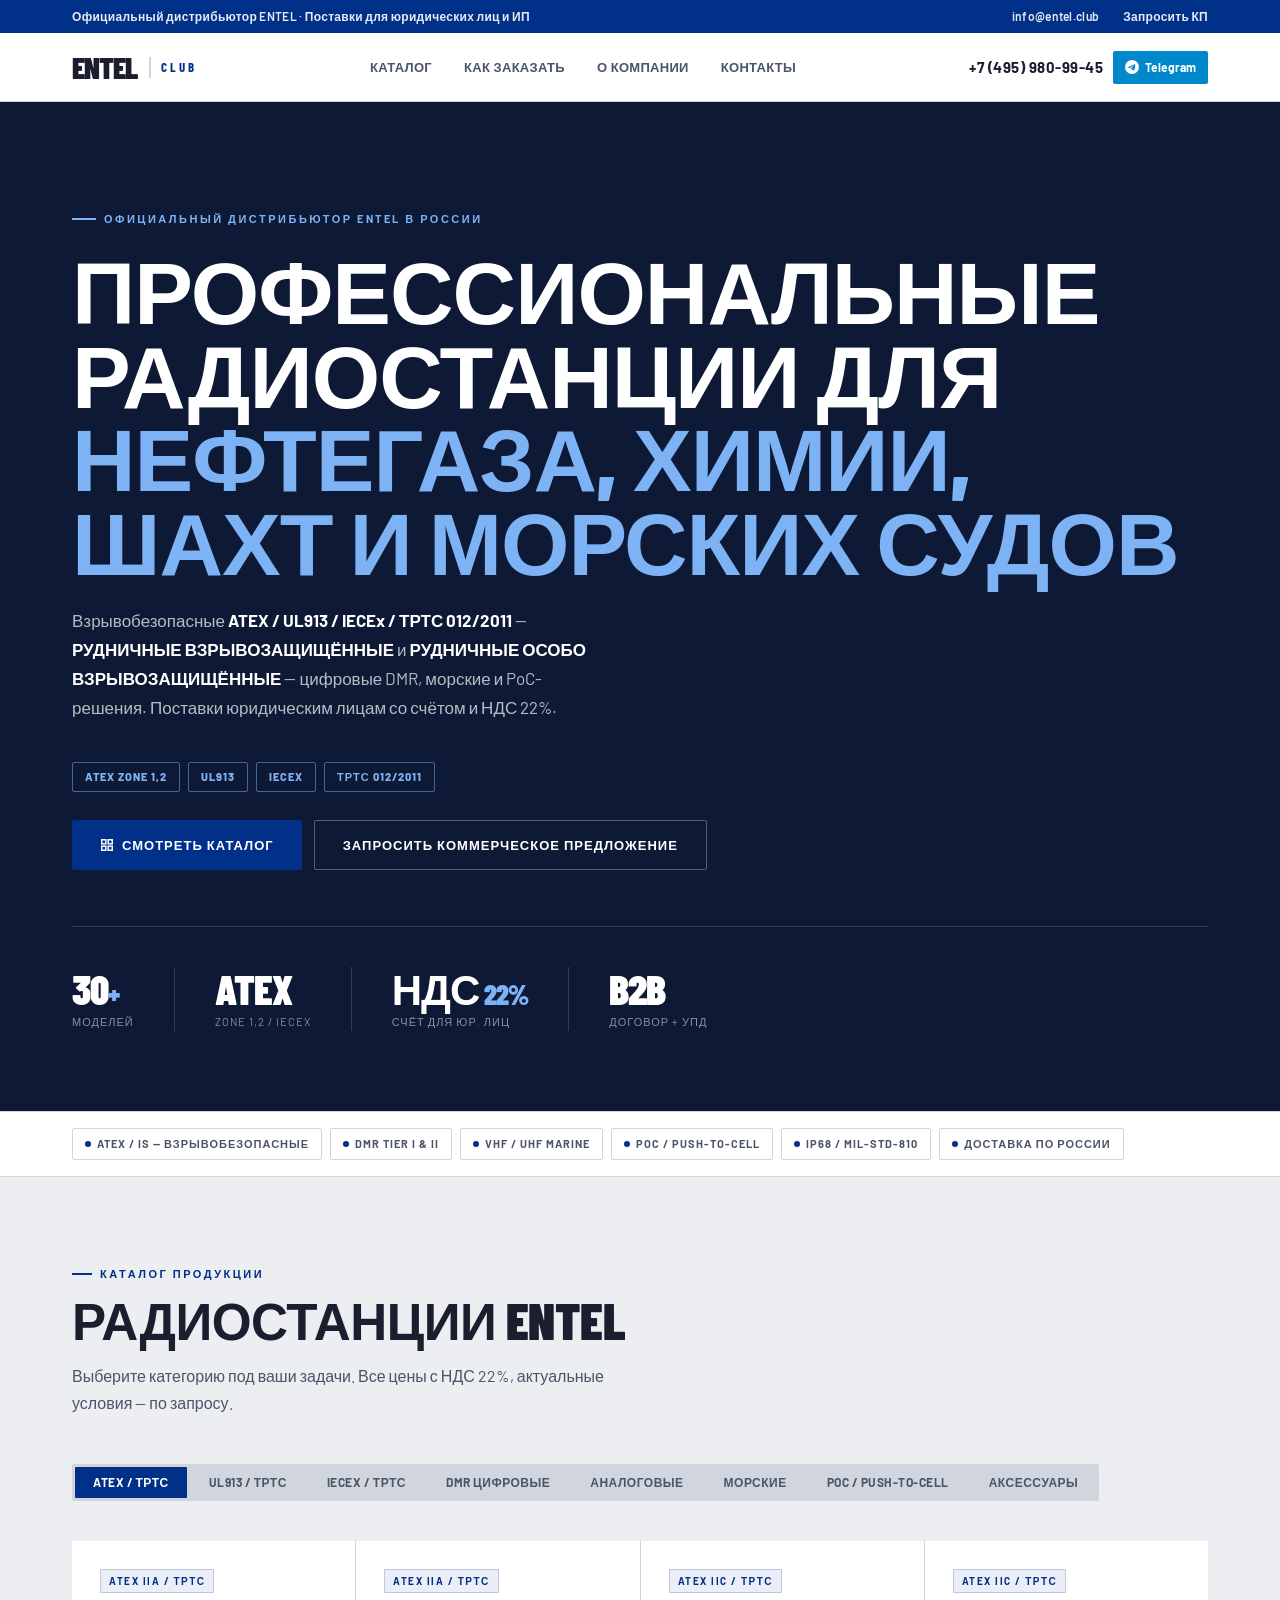
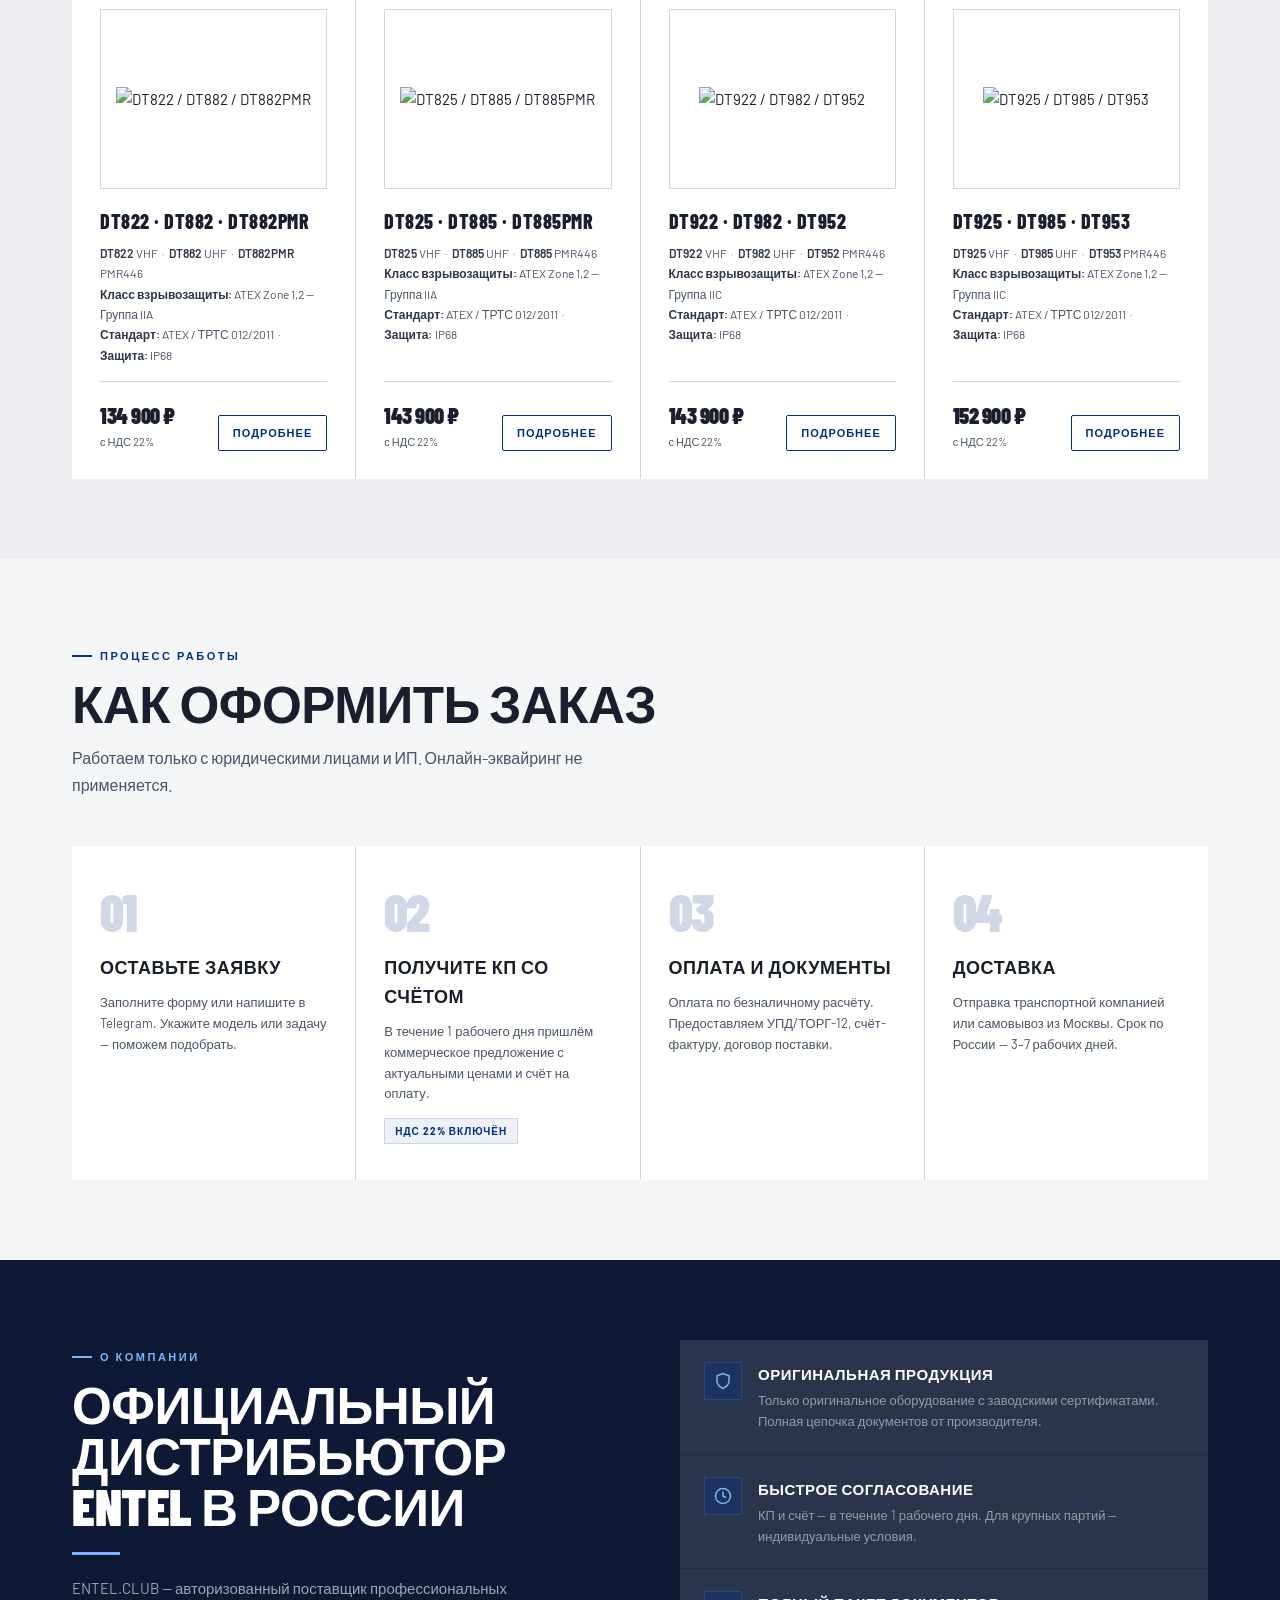
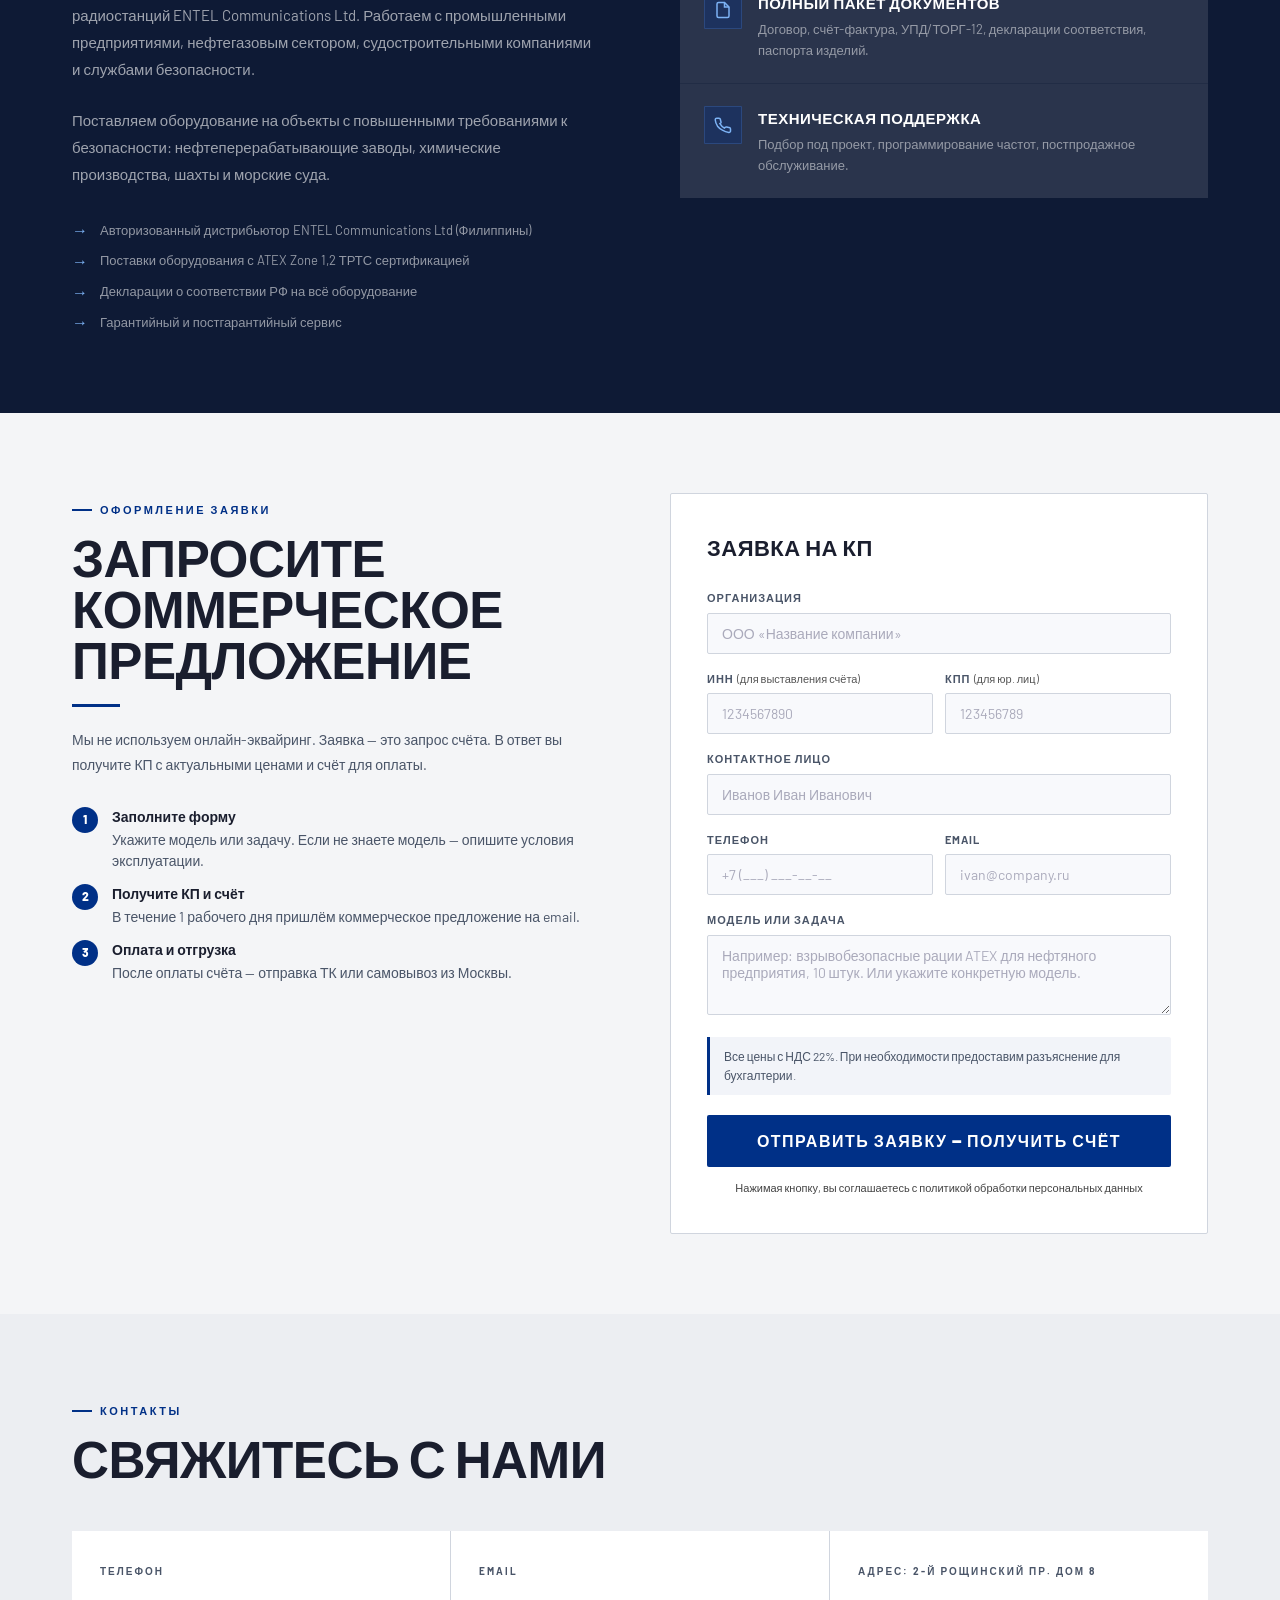
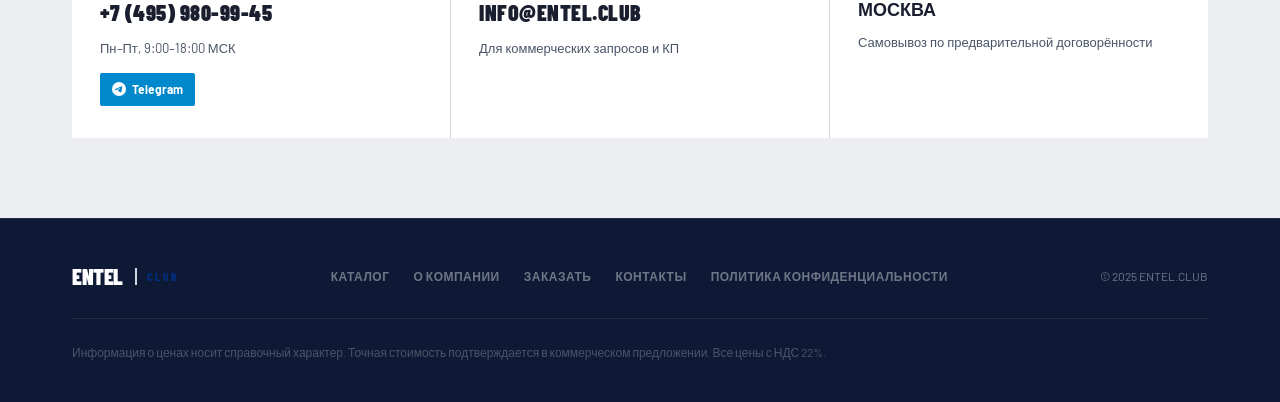
==== index.html @ e6a90148 "Update index.html" ====
<!DOCTYPE html>
<html lang="ru">
<head>
  <meta charset="UTF-8">
  <meta name="viewport" content="width=device-width, initial-scale=1.0">
  <title>ENTEL.CLUB — Радиостанции ATEX, UL913, IECEx для нефтегазовой и химической отраслей, шахт и морских судов</title>
  <meta name="description" content="Поставки радиостанций ENTEL: взрывобезопасные ATEX/UL913/IECEx/ТРТС, DMR, морские, PoC. Нефтегаз, химия, шахты, суда. Счёт с НДС 22% для юридических лиц.">
  <meta name="robots" content="index, follow">
  <link rel="canonical" href="https://entel.club/">
  <link rel="preconnect" href="https://fonts.googleapis.com">
  <link rel="preconnect" href="https://fonts.gstatic.com" crossorigin>
  <link href="https://fonts.googleapis.com/css2?family=Barlow+Condensed:wght@400;600;700;800;900&family=Barlow:wght@400;500;600;700&display=swap" rel="stylesheet">
  <script type="application/ld+json">
  {
    "@context": "https://schema.org",
    "@type": "Organization",
    "name": "ENTEL.CLUB",
    "url": "https://entel.club",
    "description": "Официальный поставщик радиостанций ENTEL в России",
    "contactPoint": {
      "@type": "ContactPoint",
      "telephone": "+7-495-980-99-45",
      "contactType": "sales",
      "availableLanguage": "Russian"
    }
  }
  </script>
  <style>
    *, *::before, *::after { box-sizing: border-box; margin: 0; padding: 0; }
    :root {
      --red:    #003087;
      --red-dk: #002070;
      --black:  #f4f5f7;
      --dark:   #eceef2;
      --dark2:  #ffffff;
      --dark3:  #f0f2f6;
      --border: #d0d5de;
      --white:  #1a1e2e;
      --grey:   #4a5568;
      --grey-lt:#2d3748;
      --font-display: 'Barlow Condensed', 'Arial Narrow', Arial, sans-serif;
      --font-body:    'Barlow', Arial, sans-serif;
      --max-w: 1200px;
      --r: 2px;
      --t: 0.18s ease;
    }
    html { scroll-behavior: smooth; }
    body {
      font-family: var(--font-body);
      background: var(--black);
      color: var(--white);
      font-size: 15px;
      line-height: 1.6;
      -webkit-font-smoothing: antialiased;
    }
    a { color: inherit; text-decoration: none; }
    img { max-width: 100%; display: block; }
    button { cursor: pointer; border: none; background: none; font-family: var(--font-body); }
    .container { max-width: var(--max-w); margin: 0 auto; padding: 0 32px; }
    section { padding: 80px 0; }
    /* ── TOP BAR ── */
    .topbar {
      background: var(--red);
      color: rgba(255,255,255,0.9);
      font-size: 12px;
      font-weight: 600;
      padding: 7px 0;
      letter-spacing: 0.3px;
    }
    .topbar .container { display: flex; justify-content: space-between; align-items: center; }
    .topbar a { color: rgba(255,255,255,0.9); transition: color var(--t); }
    .topbar a:hover { color: #fff; }
    .topbar-right { display: flex; gap: 24px; }
    /* ── HEADER ── */
    header {
      position: sticky; top: 0; z-index: 100;
      background: #ffffff;
      border-bottom: 1px solid var(--border);
      transition: box-shadow var(--t);
    }
    .header-inner {
      display: flex; align-items: center;
      justify-content: space-between; height: 68px;
    }
    .logo-wrap { display: flex; align-items: center; gap: 10px; }
    .logo-img {
      height: 32px;
      width: auto;
      object-fit: contain;
    }
    .logo-img-fallback {
      font-family: var(--font-display);
      font-size: 30px;
      font-weight: 900;
      letter-spacing: -1px;
      color: #1a1e2e;
      line-height: 1;
    }
    .logo-dot { color: var(--red); }
    .logo-club {
      font-family: var(--font-display);
      font-size: 13px;
      font-weight: 700;
      letter-spacing: 3px;
      color: var(--red);
      text-transform: uppercase;
      border-left: 2px solid var(--border);
      padding-left: 10px;
      margin-left: 2px;
    }
    nav { display: flex; }
    nav a {
      font-size: 13px; font-weight: 600;
      color: #4a5568; padding: 8px 16px;
      transition: color var(--t); white-space: nowrap;
      letter-spacing: 0.3px; text-transform: uppercase;
    }
    nav a:hover { color: #1a1e2e; }
    .header-contacts { display: flex; align-items: center; gap: 10px; }
    .phone-link {
      font-size: 15px; font-weight: 700; color: #1a1e2e;
      white-space: nowrap; letter-spacing: 0.5px;
    }
    .phone-link:hover { color: var(--red); }
    .btn-tg {
      display: inline-flex; align-items: center; gap: 6px;
      background: #0088CC; color: #fff; font-size: 12px; font-weight: 700;
      padding: 7px 12px; border-radius: var(--r); transition: opacity var(--t);
    }
    .btn-tg:hover { opacity: 0.85; }
    /* ── HERO ── */
    .hero {
      position: relative;
      background: #0e1a35;
      overflow: hidden;
      min-height: 620px;
      display: flex; align-items: center;
      padding: 0;
    }
    .hero-bg {
      position: absolute; inset: 0;
      background-image: url('https://i.ibb.co/BSDWHNY/DTEx-Front-Display-Close-Up.jpg');
      background-size: cover;
      background-position: center center;
      opacity: 1;
    }
    .hero-bg::after {
      content: '';
      position: absolute; inset: 0;
      background: linear-gradient(100deg, #0e1a35 38%, rgba(14,26,53,0.7) 65%, rgba(14,26,53,0.2) 100%);
    }
    .hero-inner {
      position: relative; z-index: 1;
      width: 100%; padding: 100px 0 80px;
    }
    .hero-label {
      display: inline-flex; align-items: center; gap: 8px;
      font-size: 11px; font-weight: 700; letter-spacing: 2.5px;
      text-transform: uppercase; color: #7db3f5;
      margin-bottom: 20px;
    }
    .hero-label::before {
      content: ''; display: block;
      width: 24px; height: 2px; background: #7db3f5;
    }
    .hero h1 {
      font-family: var(--font-display);
      font-size: clamp(48px, 7vw, 88px);
      font-weight: 900; line-height: 0.95;
      letter-spacing: -1px;
      text-transform: uppercase;
      color: #ffffff;
      margin-bottom: 24px;
    }
    .hero h1 .accent { color: #7db3f5; }
    .hero-desc {
      font-size: 17px; color: rgba(255,255,255,0.7); line-height: 1.7;
      margin-bottom: 40px; max-width: 520px;
    }
    .hero-actions { display: flex; gap: 12px; flex-wrap: wrap; margin-bottom: 56px; }
    .btn-primary {
      display: inline-flex; align-items: center; gap: 8px;
      background: var(--red); color: #fff;
      font-size: 13px; font-weight: 700; letter-spacing: 1px;
      text-transform: uppercase;
      padding: 14px 28px; border-radius: var(--r);
      transition: background var(--t);
    }
    .btn-primary:hover { background: var(--red-dk); }
    .btn-outline {
      display: inline-flex; align-items: center; gap: 8px;
      background: transparent; color: #fff;
      font-size: 13px; font-weight: 700; letter-spacing: 1px;
      text-transform: uppercase;
      padding: 14px 28px; border-radius: var(--r);
      border: 1.5px solid rgba(255,255,255,0.3);
      transition: border-color var(--t), background var(--t);
    }
    .btn-outline:hover { border-color: rgba(255,255,255,0.6); background: rgba(255,255,255,0.05); }
    .hero-stats {
      display: flex; gap: 0;
      border-top: 1px solid rgba(255,255,255,0.15);
      padding-top: 40px;
    }
    .hero-stat {
      padding-right: 40px; margin-right: 40px;
      border-right: 1px solid rgba(255,255,255,0.15);
    }
    .hero-stat:last-child { border-right: none; }
    .hero-stat-value {
      font-family: var(--font-display);
      font-size: 42px; font-weight: 900; line-height: 1;
      color: #ffffff; letter-spacing: -1px;
    }
    .hero-stat-value .u { color: #7db3f5; font-size: 28px; }
    .hero-stat-label {
      font-size: 11px; color: rgba(255,255,255,0.5);
      text-transform: uppercase; letter-spacing: 1px;
      margin-top: 4px;
    }
    /* ── BADGES STRIP ── */
    .badges-strip {
      background: #ffffff;
      border-top: 1px solid var(--border);
      border-bottom: 1px solid var(--border);
      padding: 16px 0;
    }
    .badges-inner {
      display: flex; gap: 8px; flex-wrap: wrap; align-items: center;
    }
    .badge {
      display: inline-flex; align-items: center; gap: 6px;
      font-size: 11px; font-weight: 700; letter-spacing: 1px;
      text-transform: uppercase;
      color: #4a5568;
      border: 1px solid var(--border);
      padding: 6px 12px; border-radius: var(--r);
      transition: border-color var(--t), color var(--t);
    }
    .badge:hover { border-color: var(--red); color: #1a1e2e; }
    .badge-dot { width: 6px; height: 6px; background: var(--red); border-radius: 50%; flex-shrink: 0; }
    /* ── SECTION HEADERS ── */
    .section-label {
      display: inline-flex; align-items: center; gap: 8px;
      font-size: 11px; font-weight: 700; letter-spacing: 2.5px;
      text-transform: uppercase; color: var(--red); margin-bottom: 12px;
    }
    .section-label::before {
      content: ''; display: block;
      width: 20px; height: 2px; background: var(--red);
    }
    .section-title {
      font-family: var(--font-display);
      font-size: clamp(32px, 4vw, 52px);
      font-weight: 900; letter-spacing: -0.5px;
      text-transform: uppercase; line-height: 1.0; margin-bottom: 16px;
    }
    .section-subtitle { font-size: clamp(13px, 2.4vw, 16px); color: var(--grey); max-width: 560px; line-height: 1.7; }
    .section-header { margin-bottom: 48px; }
    .section-header-row {
      display: flex; justify-content: space-between;
      align-items: flex-end; margin-bottom: 48px; gap: 24px; flex-wrap: wrap;
    }
    /* ── CATALOG ── */
    #catalog { background: var(--dark); }
    .catalog-tabs {
      display: flex; gap: 4px; margin-bottom: 40px;
      background: var(--border); padding: 3px;
      border-radius: var(--r); width: fit-content; flex-wrap: wrap;
    }
    .tab-btn {
      font-family: var(--font-body);
      font-size: 12px; font-weight: 700; letter-spacing: 0.5px;
      text-transform: uppercase;
      color: var(--grey); padding: 8px 18px;
      border-radius: 1px; transition: all var(--t); background: transparent;
    }
    .tab-btn.active { background: var(--red); color: #fff; }
    .tab-btn:hover:not(.active) { color: var(--white); }
    .catalog-grid {
      display: grid;
      grid-template-columns: repeat(auto-fill, minmax(280px, 1fr));
      gap: 1px; background: var(--border);
    }
    .product-card {
      background: var(--dark2); padding: 28px;
      display: flex; flex-direction: column;
      transition: background var(--t);
    }
    .product-card:hover { background: var(--dark3); }
    .product-tag {
      display: inline-block; font-size: 10px; font-weight: 700;
      letter-spacing: 1.5px; text-transform: uppercase;
      padding: 3px 8px; border-radius: 1px; margin-bottom: 16px; width: fit-content;
    }
    .tag-atex   { background: rgba(0,48,135,0.08); color: var(--red); border: 1px solid rgba(0,48,135,0.2); }
    .tag-dmr    { background: rgba(0,100,200,0.08); color: #0060bb;   border: 1px solid rgba(0,100,200,0.2); }
    .tag-marine { background: rgba(0,130,70,0.08);  color: #1a7a44;   border: 1px solid rgba(0,130,70,0.2); }
    .tag-poc    { background: rgba(120,60,180,0.08);color: #7040c0;   border: 1px solid rgba(120,60,180,0.2); }
    .tag-analog { background: rgba(80,80,80,0.06);  color: #555;      border: 1px solid #ddd; }
    .product-img-wrap {
      background: transparent; height: 180px;
      display: flex; align-items: center; justify-content: center;
      margin-bottom: 20px; border-radius: 1px; overflow: hidden;
      border: 1px solid var(--border);
    }
    .product-img {
      max-width: 100%; max-height: 100%;
      width: auto; height: auto;
      object-fit: contain;
    }
    .product-img-placeholder {
      display: flex; flex-direction: column;
      align-items: center; gap: 8px; color: #c0c8d8; font-size: 11px;
      letter-spacing: 1px; text-transform: uppercase;
    }
    .product-img-placeholder svg { opacity: 0.3; }
    .product-name {
      font-family: var(--font-display);
      font-size: 20px; font-weight: 800; margin-bottom: 10px;
      line-height: 1.2; text-transform: uppercase; letter-spacing: 0.5px;
    }
    .product-spec {
      font-size: 12px; color: var(--grey); margin-bottom: 16px;
      line-height: 1.7; flex: 1;
    }
    .product-spec strong { color: var(--grey-lt); font-weight: 600; }
    .product-footer {
      display: flex; align-items: flex-end;
      justify-content: space-between; gap: 12px;
      padding-top: 16px; border-top: 1px solid var(--border);
    }
    .product-price {
      font-family: var(--font-display);
      font-size: 22px; font-weight: 900; color: var(--white); letter-spacing: -0.5px;
    }
    .product-price-note { font-size: 11px; color: var(--grey); font-weight: 400; }
    .btn-order {
      font-size: 11px; font-weight: 700; letter-spacing: 1px; text-transform: uppercase;
      color: var(--red); border: 1.5px solid var(--red);
      padding: 8px 14px; border-radius: var(--r);
      transition: all var(--t); white-space: nowrap;
    }
    .btn-order:hover { background: var(--red); color: #fff; }
    /* ── HOW IT WORKS ── */
    .how-it-works { background: var(--black); }
    .steps-grid {
      display: grid; grid-template-columns: repeat(4, 1fr);
      gap: 1px; background: var(--border);
    }
    .step {
      background: var(--dark2); padding: 36px 28px;
      border-top: 3px solid transparent; transition: border-color var(--t);
    }
    .step:hover { border-top-color: var(--red); }
    .step-num {
      font-family: var(--font-display);
      font-size: 52px; font-weight: 900; color: #d0d8e8;
      letter-spacing: -2px; line-height: 1; margin-bottom: 16px;
    }
    .step-title {
      font-family: var(--font-display);
      font-size: 18px; font-weight: 800; text-transform: uppercase;
      letter-spacing: 0.5px; margin-bottom: 10px;
    }
    .step-desc { font-size: 13px; color: var(--grey); line-height: 1.6; }
    .step-note {
      display: inline-block; margin-top: 14px;
      font-size: 10px; font-weight: 700; letter-spacing: 1px;
      text-transform: uppercase; color: var(--red);
      background: rgba(0,48,135,0.07); border: 1px solid rgba(0,48,135,0.15);
      padding: 4px 10px; border-radius: 1px;
    }
    /* ── ABOUT ── */
    .about { background: #0e1a35; }
    .about-grid {
      display: grid; grid-template-columns: 1fr 1fr;
      gap: 80px; align-items: start;
    }
    .about .section-label { color: #7db3f5; }
    .about .section-label::before { background: #7db3f5; }
    .about .section-title { color: #ffffff; }
    .about .red-line { background: #7db3f5; }
    .about-text { font-size: 15px; color: rgba(255,255,255,0.6); line-height: 1.8; margin-bottom: 24px; }
    .about-features { display: flex; flex-direction: column; gap: 1px; background: rgba(255,255,255,0.08); }
    .about-feature {
      background: rgba(255,255,255,0.04); padding: 22px 24px;
      display: flex; gap: 16px; align-items: flex-start;
      transition: background var(--t);
    }
    .about-feature:hover { background: rgba(255,255,255,0.08); }
    .about-feature-icon {
      width: 38px; height: 38px;
      background: rgba(0,48,135,0.3);
      border: 1px solid rgba(100,160,255,0.2);
      border-radius: 1px;
      display: flex; align-items: center; justify-content: center; flex-shrink: 0;
      color: #7db3f5;
    }
    .about-feature-title {
      font-family: var(--font-display);
      font-size: 15px; font-weight: 800; text-transform: uppercase;
      letter-spacing: 0.5px; color: #ffffff; margin-bottom: 4px;
    }
    .about-feature-desc { font-size: 13px; color: rgba(255,255,255,0.5); }
    .certs { margin-top: 32px; display: flex; flex-direction: column; gap: 10px; }
    .cert-item {
      display: flex; align-items: center; gap: 12px;
      font-size: 13px; color: rgba(255,255,255,0.55);
    }
    .cert-arrow { color: #7db3f5; font-size: 16px; line-height: 1; }
    /* ── ORDER ── */
    #order { background: var(--black); }
    .order-grid {
      display: grid; grid-template-columns: 1fr 1fr;
      gap: 60px; align-items: start;
    }
    .order-info-text {
      font-size: 14px; color: var(--grey); line-height: 1.8; margin-bottom: 28px;
    }
    .order-steps { display: flex; flex-direction: column; gap: 12px; }
    .order-step { display: flex; gap: 14px; align-items: flex-start; }
    .order-step-num {
      width: 26px; height: 26px; background: var(--red); color: #fff;
      font-size: 12px; font-weight: 800;
      border-radius: 50%; display: flex; align-items: center;
      justify-content: center; flex-shrink: 0; margin-top: 1px;
    }
    .order-step-text { font-size: 14px; color: var(--grey); line-height: 1.5; }
    .order-step-text strong { color: var(--white); display: block; margin-bottom: 2px; font-weight: 700; }
    .form-card {
      background: var(--dark2);
      border: 1px solid var(--border); padding: 36px; border-radius: var(--r);
    }
    .form-title {
      font-family: var(--font-display);
      font-size: 22px; font-weight: 900; text-transform: uppercase;
      letter-spacing: 0.5px; margin-bottom: 24px;
    }
    .form-row { margin-bottom: 16px; }
    .form-row-2 {
      display: grid; grid-template-columns: 1fr 1fr; gap: 12px; margin-bottom: 16px;
    }
    label {
      display: block; font-size: 11px; font-weight: 700;
      color: var(--grey); text-transform: uppercase;
      letter-spacing: 1px; margin-bottom: 6px;
    }
    label .hint {
      font-weight: 400; text-transform: none; letter-spacing: 0;
      color: #555; font-size: 11px;
    }
    input[type="text"],
    input[type="tel"],
    input[type="email"],
    textarea,
    select {
      width: 100%;
      border: 1.5px solid var(--border); border-radius: var(--r);
      padding: 11px 14px; font-size: 14px;
      font-family: var(--font-body);
      color: #1a1e2e; background: #f8f9fc;
      transition: border-color var(--t); outline: none;
    }
    input:focus, textarea:focus, select:focus { border-color: var(--red); }
    input::placeholder, textarea::placeholder { color: #aab; }
    textarea { resize: vertical; min-height: 80px; }
    .vat-note {
      font-size: 12px; color: var(--grey); margin-top: 16px;
      padding: 10px 14px;
      background: rgba(0,48,135,0.05);
      border-left: 3px solid var(--red);
      border-radius: 0 var(--r) var(--r) 0;
    }
    .btn-submit {
      width: 100%; background: var(--red); color: #fff;
      font-family: var(--font-display);
      font-size: 16px; font-weight: 900; letter-spacing: 1.5px;
      text-transform: uppercase; padding: 16px;
      border-radius: var(--r); margin-top: 20px;
      transition: background var(--t);
    }
    .btn-submit:hover { background: var(--red-dk); }
    .form-disclaimer { font-size: 11px; color: #444; text-align: center; margin-top: 12px; }
    /* ── CONTACTS ── */
    .contacts { background: var(--dark); }
    .contacts-grid {
      display: grid; grid-template-columns: repeat(3, 1fr);
      gap: 1px; background: var(--border); margin-top: 48px;
    }
    .contact-block { background: var(--dark2); padding: 32px 28px; }
    .contact-block-label {
      font-size: 10px; font-weight: 700; letter-spacing: 2px;
      text-transform: uppercase; color: var(--grey); margin-bottom: 16px;
    }
    .contact-value {
      font-family: var(--font-display);
      font-size: 22px; font-weight: 900; text-transform: uppercase;
      color: var(--white); margin-bottom: 8px; letter-spacing: 0.5px;
    }
    .contact-value a { transition: color var(--t); }
    .contact-value a:hover { color: var(--red); }
    .contact-note { font-size: 13px; color: var(--grey); }
    .contact-messengers { display: flex; gap: 8px; margin-top: 14px; }
    /* ── FOOTER ── */
    footer {
      background: #0e1a35;
      border-top: 1px solid rgba(255,255,255,0.08);
      padding: 40px 0; font-size: 13px; color: rgba(255,255,255,0.4);
    }
    .footer-inner {
      display: flex; justify-content: space-between;
      align-items: center; gap: 24px; flex-wrap: wrap;
    }
    .footer-logo-wrap { display: flex; align-items: center; gap: 10px; }
    .footer-logo-img { height: 24px; width: auto; object-fit: contain; }
    .footer-logo-text {
      font-family: var(--font-display);
      font-size: 22px; font-weight: 900; color: #ffffff; letter-spacing: -0.5px;
    }
    .footer-links { display: flex; gap: 24px; flex-wrap: wrap; }
    .footer-links a { color: rgba(255,255,255,0.4); transition: color var(--t); font-size: 12px; font-weight: 600; text-transform: uppercase; letter-spacing: 0.5px; }
    .footer-links a:hover { color: rgba(255,255,255,0.8); }
    .footer-disclaimer {
      border-top: 1px solid rgba(255,255,255,0.08); margin-top: 24px;
      padding-top: 24px; font-size: 12px; color: rgba(255,255,255,0.25); line-height: 1.6;
    }
    /* ── CATALOG TAB LOGIC ── */
    .catalog-section { display: none; }
    .catalog-section.active { display: grid; }
    /* ── DIVIDER ── */
    .red-line { width: 48px; height: 3px; background: var(--red); margin: 20px 0; }
    /* ── RESPONSIVE ── */
    @media (max-width: 900px) {
      .container { padding: 0 20px; }
      .about-grid, .order-grid { grid-template-columns: 1fr; gap: 40px; }
      .steps-grid { grid-template-columns: 1fr 1fr; }
      .contacts-grid { grid-template-columns: 1fr; }
      nav { display: none; }
      .hero-stats { flex-wrap: wrap; gap: 24px; }
      .hero-stat { border-right: none; padding-right: 0; margin-right: 0; }
    }
    @media (max-width: 600px) {
      section { padding: 60px 0; }
      .steps-grid { grid-template-columns: 1fr; }
      .form-row-2 { grid-template-columns: 1fr; }
      .hero h1 { font-size: 44px; }
      .hero-actions { flex-direction: column; }
      .topbar-right { display: none; }
    }

    /* ══ Модальное окно «Подробнее» ══ */
    .pmodal-overlay {
      display: none; position: fixed; inset: 0; z-index: 9999;
      background: rgba(10,12,18,0.72); backdrop-filter: blur(2px);
      align-items: center; justify-content: center; padding: 24px;
    }
    .pmodal-overlay.active { display: flex; }
    .pmodal-box {
      background: var(--dark2, #14161f); color: var(--grey-lt, #e4e8f0);
      border: 1px solid var(--border, rgba(255,255,255,0.1));
      border-radius: 2px; max-width: 880px; width: 100%; max-height: 88vh;
      overflow-y: auto; position: relative; box-shadow: 0 30px 80px rgba(0,0,0,0.5);
    }
    .pmodal-close {
      position: absolute; top: 14px; right: 14px; width: 36px; height: 36px;
      border: 1px solid var(--border, rgba(255,255,255,0.15)); background: rgba(255,255,255,0.04);
      color: inherit; font-size: 20px; line-height: 1; border-radius: 1px; cursor: pointer;
      display: flex; align-items: center; justify-content: center; z-index: 2;
    }
    .pmodal-close:hover { background: var(--red, #c0392b); border-color: var(--red, #c0392b); color: #fff; }
    .pmodal-grid { display: grid; grid-template-columns: 320px 1fr; gap: 0; }
    .pmodal-img-wrap {
      background: transparent; display: flex; align-items: center; justify-content: center;
      padding: 32px; border-right: 1px solid var(--border, rgba(255,255,255,0.08));
      min-height: 280px;
    }
    .pmodal-img-wrap img { max-width: 100%; max-height: 280px; width: auto; height: auto; object-fit: contain; }
    .pmodal-img-wrap .pmodal-noimg { font-size: 11px; letter-spacing: 1px; text-transform: uppercase; color: #6b7280; }
    .pmodal-body { padding: 36px 36px 36px 32px; }
    .pmodal-name {
      font-family: var(--font-display); font-size: 24px; font-weight: 800;
      text-transform: uppercase; letter-spacing: 0.5px; margin-bottom: 6px; line-height: 1.2;
    }
    .pmodal-price { font-size: 15px; color: var(--grey, #9aa1b1); margin-bottom: 22px; }
    .pmodal-price strong { color: var(--grey-lt, #e4e8f0); font-size: 20px; font-weight: 800; }
    .pmodal-section-title {
      font-size: 11px; letter-spacing: 1.5px; text-transform: uppercase; color: var(--grey, #9aa1b1);
      margin-bottom: 12px; padding-bottom: 8px; border-bottom: 1px solid var(--border, rgba(255,255,255,0.08));
    }
    .pmodal-specs ul { list-style: none; margin: 0; padding: 0; }
    .pmodal-specs li {
      font-size: 13px; line-height: 1.6; color: var(--grey-lt, #e4e8f0);
      padding: 7px 0 7px 18px; position: relative; border-bottom: 1px solid rgba(255,255,255,0.05);
    }
    .pmodal-specs li::before {
      content: ""; position: absolute; left: 0; top: 16px; width: 6px; height: 6px;
      background: var(--red, #c0392b); border-radius: 50%;
    }
    .pmodal-empty {
      font-size: 13px; line-height: 1.7; color: var(--grey, #9aa1b1);
      border: 1px dashed var(--border, rgba(255,255,255,0.18)); border-radius: 1px;
      padding: 28px; text-align: center;
    }
    .pmodal-empty strong { display: block; color: var(--grey-lt, #e4e8f0); font-size: 14px; margin-bottom: 6px; }
    @media (max-width: 720px) {
      .pmodal-grid { grid-template-columns: 1fr; }
      .pmodal-img-wrap { border-right: none; border-bottom: 1px solid var(--border, rgba(255,255,255,0.08)); padding: 24px; min-height: 200px; }
      .pmodal-body { padding: 26px 24px; }
    }
    /* ── ПОЛИТИКА КОНФИДЕНЦИАЛЬНОСТИ ── */
    .policy-modal-box { max-width: 720px; }
    .policy-modal-body { padding: 36px; }
    .policy-modal-body h3 {
      font-family: var(--font-display); font-size: 22px; font-weight: 800;
      letter-spacing: 0.5px; text-transform: uppercase; color: #fff; margin: 0 0 20px;
    }
    .policy-modal-body p {
      font-size: 13px; line-height: 1.8; color: var(--grey, #9aa1b1); margin: 0 0 14px;
    }
    .policy-modal-body p strong { color: var(--grey-lt, #e4e8f0); }
    @media (max-width: 720px) { .policy-modal-body { padding: 26px 24px; } }
  </style>
</head>
<body>
<!-- TOP BAR -->
<div class="topbar">
  <div class="container">
    <div>Официальный дистрибьютор ENTEL · Поставки для юридических лиц и ИП</div>
    <div class="topbar-right">
      <a href="mailto:info@entel.club">info@entel.club</a>
      <a href="#order">Запросить КП</a>
    </div>
  </div>
</div>
<!-- HEADER -->
<header>
  <div class="container">
    <div class="header-inner">
      <a href="/" class="logo-wrap">
        <img src="https://i.ibb.co/8gRGxkNd/Entel-Logo-Grey-HQ.png" alt="Entel" class="logo-img"
             onerror="this.style.display='none'; this.nextElementSibling.style.display='block'">
        <span class="logo-img-fallback" style="display:none">ENTEL</span>
        <span class="logo-club">CLUB</span>
      </a>
      <nav>
        <a href="#catalog">Каталог</a>
        <a href="#how-it-works">Как заказать</a>
        <a href="#about">О компании</a>
        <a href="#contacts">Контакты</a>
      </nav>
      <div class="header-contacts">
        <a href="tel:+74959809945" class="phone-link">+7 (495) 980-99-45</a>
        <a href="https://t.me/entelclub" class="btn-tg" target="_blank">
          <svg width="14" height="14" viewBox="0 0 24 24" fill="currentColor"><path d="M11.944 0A12 12 0 0 0 0 12a12 12 0 0 0 12 12 12 12 0 0 0 12-12A12 12 0 0 0 12 0a12 12 0 0 0-.056 0zm4.962 7.224c.1-.002.321.023.465.14a.506.506 0 0 1 .171.325c.016.093.036.306.02.472-.18 1.898-.962 6.502-1.36 8.627-.168.9-.499 1.201-.82 1.23-.696.065-1.225-.46-1.9-.902-1.056-.693-1.653-1.124-2.678-1.8-1.185-.78-.417-1.21.258-1.91.177-.184 3.247-2.977 3.307-3.23.007-.032.014-.15-.056-.212s-.174-.041-.249-.024c-.106.024-1.793 1.14-5.061 3.345-.48.33-.913.49-1.302.48-.428-.008-1.252-.241-1.865-.44-.752-.245-1.349-.374-1.297-.789.027-.216.325-.437.893-.663 3.498-1.524 5.83-2.529 6.998-3.014 3.332-1.386 4.025-1.627 4.476-1.635z"/></svg>
          Telegram
        </a>
      </div>
    </div>
  </div>
</header>
<!-- HERO -->
<section class="hero">
  <div class="hero-bg" aria-hidden="true"></div>
  <div class="hero-inner">
    <div class="container">
      <div class="hero-label">Официальный дистрибьютор ENTEL в России</div>
      <h1>
        Профессиональные<br>
        радиостанции для<br>
        <span class="accent">нефтегаза, химии,<br>шахт и морских судов</span>
      </h1>
      <p class="hero-desc">Взрывобезопасные <strong style="color:#fff">ATEX / UL913 / IECEx / ТРТС 012/2011</strong> — <strong style="color:#fff">РУДНИЧНЫЕ ВЗРЫВОЗАЩИЩЁННЫЕ</strong> и <strong style="color:#fff">РУДНИЧНЫЕ ОСОБО ВЗРЫВОЗАЩИЩЁННЫЕ</strong> — цифровые DMR, морские и PoC-решения. Поставки юридическим лицам со счётом и НДС 22%.</p>
      <div class="hero-certs" style="display:flex;gap:8px;flex-wrap:wrap;margin-bottom:28px;">
        <span style="display:inline-block;font-size:11px;font-weight:800;letter-spacing:1px;text-transform:uppercase;padding:5px 12px;border:1.5px solid rgba(125,179,245,0.5);color:#7db3f5;border-radius:2px;">ATEX Zone 1,2</span>
        <span style="display:inline-block;font-size:11px;font-weight:800;letter-spacing:1px;text-transform:uppercase;padding:5px 12px;border:1.5px solid rgba(125,179,245,0.5);color:#7db3f5;border-radius:2px;">UL913</span>
        <span style="display:inline-block;font-size:11px;font-weight:800;letter-spacing:1px;text-transform:uppercase;padding:5px 12px;border:1.5px solid rgba(125,179,245,0.5);color:#7db3f5;border-radius:2px;">IECEx</span>
        <span style="display:inline-block;font-size:11px;font-weight:800;letter-spacing:1px;text-transform:uppercase;padding:5px 12px;border:1.5px solid rgba(125,179,245,0.5);color:#7db3f5;border-radius:2px;">ТРТС 012/2011</span>
      </div>
      <div class="hero-actions">
        <a href="#catalog" class="btn-primary">
          <svg width="14" height="14" viewBox="0 0 24 24" fill="none" stroke="currentColor" stroke-width="2.5"><rect x="3" y="3" width="7" height="7"/><rect x="14" y="3" width="7" height="7"/><rect x="3" y="14" width="7" height="7"/><rect x="14" y="14" width="7" height="7"/></svg>
          Смотреть каталог
        </a>
        <a href="#order" class="btn-outline">Запросить коммерческое предложение</a>
      </div>
      <div class="hero-stats">
        <div class="hero-stat">
          <div class="hero-stat-value">30<span class="u">+</span></div>
          <div class="hero-stat-label">Моделей</div>
        </div>
        <div class="hero-stat">
          <div class="hero-stat-value">ATEX</div>
          <div class="hero-stat-label">Zone 1,2 / IECEx</div>
        </div>
        <div class="hero-stat">
          <div class="hero-stat-value">НДС<span class="u"> 22%</span></div>
          <div class="hero-stat-label">Счёт для юр. лиц</div>
        </div>
        <div class="hero-stat">
          <div class="hero-stat-value">B2B</div>
          <div class="hero-stat-label">Договор + УПД</div>
        </div>
      </div>
    </div>
  </div>
</section>
<!-- BADGES STRIP -->
<div class="badges-strip">
  <div class="container">
    <div class="badges-inner">
      <span class="badge"><span class="badge-dot"></span>ATEX / IS — Взрывобезопасные</span>
      <span class="badge"><span class="badge-dot"></span>DMR Tier I &amp; II</span>
      <span class="badge"><span class="badge-dot"></span>VHF / UHF Marine</span>
      <span class="badge"><span class="badge-dot"></span>PoC / Push-to-Cell</span>
      <span class="badge"><span class="badge-dot"></span>IP68 / MIL-STD-810</span>
      <span class="badge"><span class="badge-dot"></span>Доставка по России</span>
    </div>
  </div>
</div>
<!-- CATALOG -->
<section id="catalog">
  <div class="container">
    <div class="section-header-row">
      <div>
        <div class="section-label">Каталог продукции</div>
        <h2 class="section-title">Радиостанции ENTEL</h2>
        <p class="section-subtitle">Выберите категорию под ваши задачи. Все цены с НДС 22%, актуальные условия — по запросу.</p>
      </div>
    </div>
    <div class="catalog-tabs">
      <button class="tab-btn active" onclick="switchTab('atex',this)">ATEX / ТРТС</button>
      <button class="tab-btn" onclick="switchTab('ul913',this)">UL913 / ТРТС</button>
      <button class="tab-btn" onclick="switchTab('iecex',this)">IECEx / ТРТС</button>
      <button class="tab-btn" onclick="switchTab('dmr',this)">DMR Цифровые</button>
      <button class="tab-btn" onclick="switchTab('analog',this)">Аналоговые</button>
      <button class="tab-btn" onclick="switchTab('marine',this)">Морские</button>
      <button class="tab-btn" onclick="switchTab('poc',this)">PoC / Push-to-Cell</button>
      <button class="tab-btn" onclick="switchTab('acc',this)">Аксессуары</button>
    </div>
    <!-- ══ ШАБЛОН карточки (макрос) ══
    <div class="product-card">
      <span class="product-tag TAG">МЕТКА</span>
      <div class="product-img-wrap"><div class="product-img-placeholder">
        <svg width="44" height="44" viewBox="0 0 24 24" fill="none" stroke="currentColor" stroke-width="1"><rect x="5" y="2" width="14" height="20" rx="2"/><line x1="12" y1="18" x2="12.01" y2="18"/></svg>
        <span>Фото товара</span>
      </div></div>
      <div class="product-name">НАЗВАНИЕ</div>
      <div class="product-spec">ХАРАКТЕРИСТИКИ</div>
      <div class="product-footer">
        <div><div class="product-price">По запросу</div><div class="product-price-note">с НДС 22%</div></div>
        <a href="" class="btn-order" target="_blank">Подробнее</a>
      </div>
    </div>
    ══ конец шаблона ══ -->

    <!-- ══════════ ATEX / ТРТС ══════════ -->
    <div id="tab-atex" class="catalog-section active catalog-grid">

      <div class="product-card">
        <span class="product-tag tag-atex">ATEX IIA / ТРТС</span>
        <div class="product-img-wrap"><img src="https://i.ibb.co/QvJf7m6f/DTEx-No-Display-Front.jpg" alt="DT822 / DT882 / DT882PMR" class="product-img"></div>
        <div class="product-name">DT822 · DT882 · DT882PMR</div>
        <div class="product-spec">
          <strong>DT822</strong> VHF &nbsp;·&nbsp; <strong>DT882</strong> UHF &nbsp;·&nbsp; <strong>DT882PMR</strong> PMR446<br>
          <strong>Класс взрывозащиты:</strong> ATEX Zone 1,2 — Группа IIA<br>
          <strong>Стандарт:</strong> ATEX / ТРТС 012/2011 &nbsp;·&nbsp; <strong>Защита:</strong> IP68
        </div>
        <div class="product-footer">
          <div><div class="product-price">134 900 ₽</div><div class="product-price-note">с НДС 22%</div></div>
          <a href="#" class="btn-order" onclick="openProductModal('p1'); return false;">Подробнее</a>
        </div>
      </div>

      <div class="product-card">
        <span class="product-tag tag-atex">ATEX IIA / ТРТС</span>
        <div class="product-img-wrap"><img src="https://i.ibb.co/MDfGwmt8/DTEx-Front-Display.jpg" alt="DT825 / DT885 / DT885PMR" class="product-img"></div>
        <div class="product-name">DT825 · DT885 · DT885PMR</div>
        <div class="product-spec">
          <strong>DT825</strong> VHF &nbsp;·&nbsp; <strong>DT885</strong> UHF &nbsp;·&nbsp; <strong>DT885</strong> PMR446<br>
          <strong>Класс взрывозащиты:</strong> ATEX Zone 1,2 — Группа IIA<br>
          <strong>Стандарт:</strong> ATEX / ТРТС 012/2011 &nbsp;·&nbsp; <strong>Защита:</strong> IP68
        </div>
        <div class="product-footer">
          <div><div class="product-price">143 900 ₽</div><div class="product-price-note">с НДС 22%</div></div>
          <a href="#" class="btn-order" onclick="openProductModal('p2'); return false;">Подробнее</a>
        </div>
      </div>

      <div class="product-card">
        <span class="product-tag tag-atex">ATEX IIC / ТРТС</span>
        <div class="product-img-wrap"><img src="https://i.ibb.co/QvJf7m6f/DTEx-No-Display-Front.jpg" alt="DT922 / DT982 / DT952" class="product-img"></div>
        <div class="product-name">DT922 · DT982 · DT952</div>
        <div class="product-spec">
          <strong>DT922</strong> VHF &nbsp;·&nbsp; <strong>DT982</strong> UHF &nbsp;·&nbsp; <strong>DT952</strong> PMR446<br>
          <strong>Класс взрывозащиты:</strong> ATEX Zone 1,2 — Группа IIC<br>
          <strong>Стандарт:</strong> ATEX / ТРТС 012/2011 &nbsp;·&nbsp; <strong>Защита:</strong> IP68
        </div>
        <div class="product-footer">
          <div><div class="product-price">143 900 ₽</div><div class="product-price-note">с НДС 22%</div></div>
          <a href="#" class="btn-order" onclick="openProductModal('p3'); return false;">Подробнее</a>
        </div>
      </div>

      <div class="product-card">
        <span class="product-tag tag-atex">ATEX IIC / ТРТС</span>
        <div class="product-img-wrap"><img src="https://i.ibb.co/MDfGwmt8/DTEx-Front-Display.jpg" alt="DT925 / DT985 / DT953" class="product-img"></div>
        <div class="product-name">DT925 · DT985 · DT953</div>
        <div class="product-spec">
          <strong>DT925</strong> VHF &nbsp;·&nbsp; <strong>DT985</strong> UHF &nbsp;·&nbsp; <strong>DT953</strong> PMR446<br>
          <strong>Класс взрывозащиты:</strong> ATEX Zone 1,2 — Группа IIC<br>
          <strong>Стандарт:</strong> ATEX / ТРТС 012/2011 &nbsp;·&nbsp; <strong>Защита:</strong> IP68
        </div>
        <div class="product-footer">
          <div><div class="product-price">152 900 ₽</div><div class="product-price-note">с НДС 22%</div></div>
          <a href="#" class="btn-order" onclick="openProductModal('p4'); return false;">Подробнее</a>
        </div>
      </div>

    </div>

    <!-- ══════════ UL913 / ТРТС ══════════ -->
    <div id="tab-ul913" class="catalog-section catalog-grid">

      <div class="product-card">
        <span class="product-tag tag-atex">UL913 / ТРТС</span>
        <div class="product-img-wrap"><img src="https://i.ibb.co/KxtxhPSD/DX582-IS-Face-on.jpg" alt="DX582-IS" class="product-img"></div>
        <div class="product-name">DX446E-IS · DX522-IS · DX582-IS</div>
        <div class="product-spec">
          <strong>DX446E-IS</strong> PMR446 &nbsp;·&nbsp; <strong>DX522-IS</strong> VHF &nbsp;·&nbsp; <strong>DX582-IS</strong> UHF<br>
          <strong>Стандарт:</strong> UL913 Class I Div 1&amp;2 + ТРТС 012/2011<br>
          <strong>Тип:</strong> DMR Tier I&amp;II &nbsp;·&nbsp; <strong>Защита:</strong> IP68
        </div>
        <div class="product-footer">
          <div><div class="product-price">62 920 ₽</div><div class="product-price-note">с НДС 22%</div></div>
          <a href="#" class="btn-order" onclick="openProductModal('p5'); return false;">Подробнее</a>
        </div>
      </div>

      <div class="product-card">
        <span class="product-tag tag-atex">UL913 / ТРТС</span>
        <div class="product-img-wrap"><img src="https://i.ibb.co/VcDJtkgw/DX585-IS-Face-on.jpg" alt="DX446L-IS / DX525-IS / DX585-IS" class="product-img"></div>
        <div class="product-name">DX446L-IS · DX525-IS · DX585-IS</div>
        <div class="product-spec">
          <strong>DX446L-IS</strong> PMR446 &nbsp;·&nbsp; <strong>DX525-IS</strong> VHF &nbsp;·&nbsp; <strong>DX585-IS</strong> UHF<br>
          <strong>Стандарт:</strong> UL913 Class I Div 1&amp;2 + ТРТС 012/2011<br>
          <strong>Тип:</strong> DMR Tier I&amp;II &nbsp;·&nbsp; <strong>Защита:</strong> IP68
        </div>
        <div class="product-footer">
          <div><div class="product-price">67 420 ₽</div><div class="product-price-note">с НДС 22%</div></div>
          <a href="#" class="btn-order" onclick="openProductModal('p6'); return false;">Подробнее</a>
        </div>
      </div>

    </div>

    <!-- ══════════ IECEx / ТРТС ══════════ -->
    <div id="tab-iecex" class="catalog-section catalog-grid">

      <div class="product-card">
        <span class="product-tag tag-dmr">IECEx / ТРТС</span>
        <div class="product-img-wrap"><img src="https://i.ibb.co/QvJf7m6f/DTEx-No-Display-Front.jpg" alt="DT522 / DT582 / DT582PMR" class="product-img"></div>
        <div class="product-name">DT522 · DT582 · DT582PMR</div>
        <div class="product-spec">
          <strong>DT522</strong> VHF &nbsp;·&nbsp; <strong>DT582</strong> UHF &nbsp;·&nbsp; <strong>DT582PMR</strong> PMR446<br>
          <strong>Стандарт:</strong> IECEx Zone 1,2 + ТРТС 012/2011<br>
          <strong>Защита:</strong> IP68, MIL-STD-810
        </div>
        <div class="product-footer">
          <div><div class="product-price">112 300 ₽</div><div class="product-price-note">с НДС 22%</div></div>
          <a href="#" class="btn-order" onclick="openProductModal('p7'); return false;">Подробнее</a>
        </div>
      </div>

      <div class="product-card">
        <span class="product-tag tag-dmr">IECEx / ТРТС</span>
        <div class="product-img-wrap"><img src="https://i.ibb.co/MDfGwmt8/DTEx-Front-Display.jpg" alt="DT525 / DT585 / DT585PMR" class="product-img"></div>
        <div class="product-name">DT525 · DT585 · DT585PMR</div>
        <div class="product-spec">
          <strong>DT525</strong> VHF &nbsp;·&nbsp; <strong>DT585</strong> UHF &nbsp;·&nbsp; <strong>DT585</strong> PMR446<br>
          <strong>Стандарт:</strong> IECEx Zone 1,2 + ТРТС 012/2011<br>
          <strong>Защита:</strong> IP68, MIL-STD-810
        </div>
        <div class="product-footer">
          <div><div class="product-price">134 900 ₽</div><div class="product-price-note">с НДС 22%</div></div>
          <a href="#" class="btn-order" onclick="openProductModal('p8'); return false;">Подробнее</a>
        </div>
      </div>

    </div>

    <!-- ══════════ DMR ЦИФРОВЫЕ ══════════ -->
    <div id="tab-dmr" class="catalog-section catalog-grid">

      <div class="product-card">
        <span class="product-tag tag-dmr">DMR Цифровой</span>
        <div class="product-img-wrap"><img src="https://i.ibb.co/ynNH2zCk/DX482-446-E-FRONT.jpg" alt="DX446E / DX422 / DX482" class="product-img"></div>
        <div class="product-name">DX446E · DX422 · DX482</div>
        <div class="product-spec">
          <strong>DX446E</strong> PMR446 &nbsp;·&nbsp; <strong>DX422</strong> VHF &nbsp;·&nbsp; <strong>DX482</strong> UHF<br>
          <strong>Стандарт:</strong> DMR Tier I &amp; II &nbsp;·&nbsp; <strong>Дисплей:</strong> цветной TFT<br>
          <strong>Защита:</strong> IP55, MIL-STD-810G
        </div>
        <div class="product-footer">
          <div><div class="product-price">33 170 ₽</div><div class="product-price-note">с НДС 22%</div></div>
          <a href="#" class="btn-order" onclick="openProductModal('p9'); return false;">Подробнее</a>
        </div>
      </div>

      <div class="product-card">
        <span class="product-tag tag-dmr">DMR Цифровой</span>
        <div class="product-img-wrap"><img src="https://i.ibb.co/cSzYnhBC/DX485-446-L-FRONT.jpg" alt="DX446L / DX425 / DX485" class="product-img"></div>
        <div class="product-name">DX446L · DX425 · DX485</div>
        <div class="product-spec">
          <strong>DX446L</strong> PMR446 &nbsp;·&nbsp; <strong>DX425</strong> VHF &nbsp;·&nbsp; <strong>DX485</strong> UHF<br>
          <strong>Стандарт:</strong> DMR Tier I &amp; II &nbsp;·&nbsp; <strong>Дисплей:</strong> цветной TFT<br>
          <strong>Защита:</strong> IP55, MIL-STD-810G
        </div>
        <div class="product-footer">
          <div><div class="product-price">42 100 ₽</div><div class="product-price-note">с НДС 22%</div></div>
          <a href="#" class="btn-order" onclick="openProductModal('p10'); return false;">Подробнее</a>
        </div>
      </div>

      <div class="product-card">
        <span class="product-tag tag-dmr">DMR Ретранслятор</span>
        <div class="product-img-wrap"><img src="https://i.ibb.co/Z6VSTbLH/Entel-Digital-repeater-View-on.jpg" alt="Ретранслятор DR482" class="product-img"></div>
        <div class="product-name">Ретранслятор DR482</div>
        <div class="product-spec">
          <strong>DR482</strong> UHF 400–470 МГц<br>
          <strong>Стандарт:</strong> DMR Tier II &nbsp;·&nbsp; <strong>Мощность:</strong> до 25 Вт<br>
          <strong>Применение:</strong> расширение зоны покрытия DMR-сети
        </div>
        <div class="product-footer">
          <div><div class="product-price">245 990 ₽</div><div class="product-price-note">с НДС 22%</div></div>
          <a href="#" class="btn-order" onclick="openProductModal('p11'); return false;">Подробнее</a>
        </div>
      </div>

    </div>

    <!-- ══════════ АНАЛОГОВЫЕ ══════════ -->
    <div id="tab-analog" class="catalog-section catalog-grid">

      <div class="product-card">
        <span class="product-tag tag-analog">Аналоговая</span>
        <div class="product-img-wrap"><img src="https://i.ibb.co/B2pxQQB4/HT782-Front.jpg" alt="HT712 / HT722 / HT782" class="product-img"></div>
        <div class="product-name">HT712 · HT722 · HT782</div>
        <div class="product-spec">
          <strong>HT712</strong> 66–88 МГц &nbsp;·&nbsp; <strong>HT722</strong> VHF &nbsp;·&nbsp; <strong>HT782</strong> UHF<br>
          <strong>Тип:</strong> Аналоговый &nbsp;·&nbsp; <strong>Мощность:</strong> 5 Вт<br>
          <strong>Защита:</strong> IP55, MIL-STD-810G
        </div>
        <div class="product-footer">
          <div><div class="product-price">41 100 ₽</div><div class="product-price-note">с НДС 22%</div></div>
          <a href="#" class="btn-order" onclick="openProductModal('p12'); return false;">Подробнее</a>
        </div>
      </div>

      <div class="product-card">
        <span class="product-tag tag-analog">Аналоговая</span>
        <div class="product-img-wrap"><img src="https://i.ibb.co/SwCD28pS/HT783-Front-Full.jpg" alt="HT713 / HT723 / HT783" class="product-img"></div>
        <div class="product-name">HT713 · HT723 · HT783</div>
        <div class="product-spec">
          <strong>HT713</strong> 66–88 МГц &nbsp;·&nbsp; <strong>HT723</strong> VHF &nbsp;·&nbsp; <strong>HT783</strong> UHF<br>
          <strong>Тип:</strong> Аналоговый &nbsp;·&nbsp; <strong>Мощность:</strong> 5 Вт<br>
          <strong>Защита:</strong> IP55, MIL-STD-810G
        </div>
        <div class="product-footer">
          <div><div class="product-price">46 390 ₽</div><div class="product-price-note">с НДС 22%</div></div>
          <a href="#" class="btn-order" onclick="openProductModal('p13'); return false;">Подробнее</a>
        </div>
      </div>

      <div class="product-card">
        <span class="product-tag tag-analog">Аналоговая MPT1327</span>
        <div class="product-img-wrap"><img src="https://i.ibb.co/Fbj6GZHM/HT7-X6-Front.jpg" alt="HT726 / HT786" class="product-img"></div>
        <div class="product-name">HT726 · HT786 · MPT1327 «Т»</div>
        <div class="product-spec">
          <strong>HT726</strong> VHF &nbsp;·&nbsp; <strong>HT786</strong> UHF<br>
          <strong>Стандарт:</strong> MPT1327 «Т» (транкинговый)<br>
          <strong>Защита:</strong> IP55, MIL-STD-810G
        </div>
        <div class="product-footer">
          <div><div class="product-price">98 990 ₽</div><div class="product-price-note">с НДС 22%</div></div>
          <a href="#" class="btn-order" onclick="openProductModal('p14'); return false;">Подробнее</a>
        </div>
      </div>

    </div>

    <!-- ══════════ МОРСКИЕ ══════════ -->
    <div id="tab-marine" class="catalog-section catalog-grid">

      <div class="product-card">
        <span class="product-tag tag-marine">Морская Fire Fighters</span>
        <div class="product-img-wrap"><img src="https://i.ibb.co/hS9vKPD/DTEx-UHF-Front.jpg" alt="DT885 FF IIB / DT985 FF IIC" class="product-img"></div>
        <div class="product-name">DT885 FF IIB* · DT985 FF IIC</div>
        <div class="product-spec">
          <strong>DT885</strong> Морская FF IIB* &nbsp;·&nbsp; <strong>DT985</strong> Морская FF IIC<br>
          <strong>Назначение:</strong> Fire Fighters — пожарные/спасатели<br>
          <strong>Стандарт:</strong> ATEX / IECEx &nbsp;·&nbsp; <strong>Защита:</strong> IP68, погружаемые
        </div>
        <div class="product-footer">
          <div><div class="product-price">145 900 ₽</div><div class="product-price-note">с НДС 22%</div></div>
          <a href="#" class="btn-order" onclick="openProductModal('p15'); return false;">Подробнее</a>
        </div>
      </div>

      <div class="product-card">
        <span class="product-tag tag-marine">Морская Fire Fighters</span>
        <div class="product-img-wrap"><img src="https://i.ibb.co/7dnvQ30k/DTEx-VHF-Front.jpg" alt="DT844 FF IIB / DT944 FF IIC" class="product-img"></div>
        <div class="product-name">DT844 FF IIB* · DT944 FF IIC</div>
        <div class="product-spec">
          <strong>DT844</strong> Морская FF IIB* &nbsp;·&nbsp; <strong>DT944</strong> Морская FF IIC<br>
          <strong>Назначение:</strong> Fire Fighters — пожарные/спасатели<br>
          <strong>Стандарт:</strong> ATEX / IECEx &nbsp;·&nbsp; <strong>Защита:</strong> IP68, погружаемые
        </div>
        <div class="product-footer">
          <div><div class="product-price">145 900 ₽</div><div class="product-price-note">с НДС 22%</div></div>
          <a href="#" class="btn-order" onclick="openProductModal('p16'); return false;">Подробнее</a>
        </div>
      </div>

      <div class="product-card">
        <span class="product-tag tag-marine">Морская VHF</span>
        <div class="product-img-wrap"><img src="https://i.ibb.co/xqCr9kNt/HT644-Front.jpg" alt="HT644" class="product-img"></div>
        <div class="product-name">HT644</div>
        <div class="product-spec">
          <strong>HT644</strong> Морская VHF 156–163,275 МГц &nbsp;·&nbsp; только аналоговая связь<br>
          <strong>Каналы:</strong> все морские каналы INT, USA, CAN<br>
          <strong>Защита:</strong> IP68, погружаемые &nbsp;·&nbsp; <strong>Стандарт:</strong> MIL-STD 810C/D/E/F
        </div>
        <div class="product-footer">
          <div><div class="product-price">По запросу</div><div class="product-price-note">с НДС 22%</div></div>
          <a href="#" class="btn-order" onclick="openProductModal('p35'); return false;">Подробнее</a>
        </div>
      </div>

    </div>

    <!-- ══════════ PoC / Push-to-Cell ══════════ -->
    <div id="tab-poc" class="catalog-section catalog-grid">

      <div class="product-card">
        <span class="product-tag tag-poc">PoC / Wi-Fi</span>
        <div class="product-img-wrap"><img src="https://i.ibb.co/5XgXBjn8/DN-FRONT-SIDE.jpg" alt="DN495 PoC &amp; Wi-Fi" class="product-img"></div>
        <div class="product-name">DN495 PoC &amp; Wi-Fi</div>
        <div class="product-spec">
          <strong>Технология:</strong> PoC + Wi-Fi<br>
          <strong>Покрытие:</strong> сеть оператора 4G/LTE + Wi-Fi<br>
          <strong>Защита:</strong> IP68 &nbsp;·&nbsp; <strong>ОС:</strong> Android
        </div>
        <div class="product-footer">
          <div><div class="product-price">По запросу</div><div class="product-price-note">с НДС 22%</div></div>
          <a href="#" class="btn-order" onclick="openProductModal('p17'); return false;">Подробнее</a>
        </div>
      </div>

      <div class="product-card">
        <span class="product-tag tag-poc">PoC Сервер</span>
        <div class="product-img-wrap"><div class="product-img-placeholder">
          <svg width="44" height="44" viewBox="0 0 24 24" fill="none" stroke="currentColor" stroke-width="1"><rect x="3" y="3" width="18" height="18" rx="2"/><path d="M3 9h18M9 21V9"/></svg>
          <span>Фото товара</span>
        </div></div>
        <div class="product-name">P1 Приватный сервер</div>
        <div class="product-spec">
          <strong>Тип:</strong> Приватный Push-to-Cell сервер<br>
          <strong>Применение:</strong> корпоративная замена DMR Tier III<br>
          <strong>Управление:</strong> web-интерфейс, мобильное приложение
        </div>
        <div class="product-footer">
          <div><div class="product-price">По запросу</div><div class="product-price-note">с НДС 22%</div></div>
          <a href="#" class="btn-order" onclick="openProductModal('p18'); return false;">Подробнее</a>
        </div>
      </div>

      <div class="product-card">
        <span class="product-tag tag-poc">PoC Шлюз</span>
        <div class="product-img-wrap"><img src="https://i.ibb.co/d0rgCtSX/E-Po-C-Gateway.jpg" alt="Универсальный шлюз для P1" class="product-img"></div>
        <div class="product-name">Универсальный шлюз для P1</div>
        <div class="product-spec">
          <strong>Тип:</strong> Шлюз / Gateway для системы P1<br>
          <strong>Функция:</strong> интеграция аналоговых и DMR радиостанций в P1<br>
          <strong>Интерфейс:</strong> RJ45, USB
        </div>
        <div class="product-footer">
          <div><div class="product-price">По запросу</div><div class="product-price-note">с НДС 22%</div></div>
          <a href="#" class="btn-order" onclick="openProductModal('p19'); return false;">Подробнее</a>
        </div>
      </div>

    </div>

    <!-- ══════════ АКСЕССУАРЫ ══════════ -->
    <div id="tab-acc" class="catalog-section catalog-grid">

      <div class="product-card">
        <span class="product-tag tag-analog">Аккумулятор</span>
        <div class="product-img-wrap"><img src="https://i.ibb.co/SD3rjrby/CNB450E.jpg" alt="CNB450E" class="product-img"></div>
        <div class="product-name">Аккумулятор Li-Ion CNB450E</div>
        <div class="product-spec">CNB450E &nbsp;·&nbsp; Li-Ion 2200 мА·ч &nbsp;·&nbsp; для серии DX</div>
        <div class="product-footer">
          <div><div class="product-price">10 900 ₽</div><div class="product-price-note">с НДС 22%</div></div>
          <a href="#" class="btn-order" onclick="openProductModal('p20'); return false;">Подробнее</a>
        </div>
      </div>

      <div class="product-card">
        <span class="product-tag tag-analog">Аккумулятор</span>
        <div class="product-img-wrap"><img src="https://i.ibb.co/SD3rjrby/CNB450E.jpg" alt="CNB450E-IS" class="product-img"></div>
        <div class="product-name">Аккумулятор Li-Ion CNB450E-IS</div>
        <div class="product-spec">CNB450E-IS &nbsp;·&nbsp; Li-Ion 2200 мА·ч &nbsp;·&nbsp; для серии DX-IS</div>
        <div class="product-footer">
          <div><div class="product-price">26 300 ₽</div><div class="product-price-note">с НДС 22%</div></div>
          <a href="#" class="btn-order" onclick="openProductModal('p37'); return false;">Подробнее</a>
        </div>
      </div>

      <div class="product-card">
        <span class="product-tag tag-analog">Аккумулятор</span>
        <div class="product-img-wrap"><img src="https://i.ibb.co/8ghkHwb2/CNB750-E-160603-110941.jpg" alt="CNB750E" class="product-img"></div>
        <div class="product-name">Аккумулятор Li-Ion CNB750E</div>
        <div class="product-spec">CNB750E &nbsp;·&nbsp; Li-Ion 2200 мА·ч &nbsp;·&nbsp; для серии HT7xx</div>
        <div class="product-footer">
          <div><div class="product-price">11 100 ₽</div><div class="product-price-note">с НДС 22%</div></div>
          <a href="#" class="btn-order" onclick="openProductModal('p21'); return false;">Подробнее</a>
        </div>
      </div>

      <div class="product-card">
        <span class="product-tag tag-analog">Аккумулятор</span>
        <div class="product-img-wrap"><img src="https://i.ibb.co/8ghkHwb2/CNB750-E-160603-110941.jpg" alt="CNB550EV2" class="product-img"></div>
        <div class="product-name">Аккумулятор Li-Ion CNB550EV2</div>
        <div class="product-spec">CNB550EV2 &nbsp;·&nbsp; Li-Ion 1800 мА·ч &nbsp;·&nbsp; для серии DT5xx</div>
        <div class="product-footer">
          <div><div class="product-price">26 900 ₽</div><div class="product-price-note">с НДС 22%</div></div>
          <a href="#" class="btn-order" onclick="openProductModal('p38'); return false;">Подробнее</a>
        </div>
      </div>

      <div class="product-card">
        <span class="product-tag tag-analog">Аккумулятор</span>
        <div class="product-img-wrap"><img src="https://i.ibb.co/8ghkHwb2/CNB750-E-160603-110941.jpg" alt="CNB950EV2" class="product-img"></div>
        <div class="product-name">Аккумулятор Li-Ion CNB950EV2</div>
        <div class="product-spec">CNB950EV2 &nbsp;·&nbsp; Li-Ion 1800 мА·ч &nbsp;·&nbsp; для серий DT8xx / DT9xx</div>
        <div class="product-footer">
          <div><div class="product-price">32 100 ₽</div><div class="product-price-note">с НДС 22%</div></div>
          <a href="#" class="btn-order" onclick="openProductModal('p39'); return false;">Подробнее</a>
        </div>
      </div>

      <div class="product-card">
        <span class="product-tag tag-analog">Зарядное устройство</span>
        <div class="product-img-wrap"><img src="https://i.ibb.co/LDTw7BWT/Single-charger-side-Suggestion.jpg" alt="Зарядное устройство одиночное" class="product-img"></div>
        <div class="product-name">Зарядное устройство одиночное CSAHT</div>
        <div class="product-spec">Одиночное настольное зарядное устройство. Индикация заряда. Совместимость уточняется по модели рации.</div>
        <div class="product-footer">
          <div><div class="product-price">6 790 ₽</div><div class="product-price-note">с НДС 22%</div></div>
          <a href="#" class="btn-order" onclick="openProductModal('p22'); return false;">Подробнее</a>
        </div>
      </div>

      <div class="product-card">
        <span class="product-tag tag-analog">Зарядное устройство</span>
        <div class="product-img-wrap"><img src="https://i.ibb.co/7J6GRHdt/six-pod-charger-Side.jpg" alt="Мультизарядное устройство 6 слотов" class="product-img"></div>
        <div class="product-name">Мультизарядное устройство 6 слотов CSBHT</div>
        <div class="product-spec">Многоместная зарядная стойка на 6 радиостанций. Для зарядки парка устройств одновременно.</div>
        <div class="product-footer">
          <div><div class="product-price">48 960 ₽</div><div class="product-price-note">с НДС 22%</div></div>
          <a href="#" class="btn-order" onclick="openProductModal('p23'); return false;">Подробнее</a>
        </div>
      </div>

      <div class="product-card">
        <span class="product-tag tag-analog">Гарнитура</span>
        <div class="product-img-wrap"><img src="https://i.ibb.co/XkjFM9qs/ptt3.jpg" alt="Наушник-вкладыш с PTT" class="product-img"></div>
        <div class="product-name">Наушник-вкладыш с PTT</div>
        <div class="product-spec">Акустический трубочный наушник с кнопкой PTT и микрофоном. Совместимость уточняется по модели рации.</div>
        <div class="product-footer">
          <div><div class="product-price">8 300 ₽</div><div class="product-price-note">с НДС 22%</div></div>
          <a href="#" class="btn-order" onclick="openProductModal('p24'); return false;">Подробнее</a>
        </div>
      </div>

      <div class="product-card">
        <span class="product-tag tag-analog">Гарнитура</span>
        <div class="product-img-wrap"><img src="https://i.ibb.co/LGgDk7z/CHPHX-DX-1.jpg" alt="Тяжёлая гарнитура шумозащитная" class="product-img"></div>
        <div class="product-name">Тяжёлая гарнитура шумозащитная</div>
        <div class="product-spec">Полноразмерные наушники с активным шумоподавлением для работы в условиях высокого шума (НПЗ, шахты).</div>
        <div class="product-footer">
          <div><div class="product-price">62 920 ₽</div><div class="product-price-note">с НДС 22%</div></div>
          <a href="#" class="btn-order" onclick="openProductModal('p25'); return false;">Подробнее</a>
        </div>
      </div>

      <div class="product-card">
        <span class="product-tag tag-analog">Гарнитура</span>
        <div class="product-img-wrap"><img src="https://i.ibb.co/FbF5J97B/CMP450-DX-close.jpg" alt="Дистанционный микрофон-динамик" class="product-img"></div>
        <div class="product-name">Выносной микрофон-динамик IP68 для моделей HT</div>
        <div class="product-spec">Выносной микрофон-динамик с клипсой. Кнопка PTT.</div>
        <div class="product-footer">
          <div><div class="product-price">16 900 ₽</div><div class="product-price-note">с НДС 22%</div></div>
          <a href="#" class="btn-order" onclick="openProductModal('p26'); return false;">Подробнее</a>
        </div>
      </div>

      <div class="product-card">
        <span class="product-tag tag-analog">Антенна</span>
        <div class="product-img-wrap"><img src="https://i.ibb.co/SDJ1F5rD/ant-vhf.jpg" alt="Антенна штыревая VHF" class="product-img"></div>
        <div class="product-name">Антенна штыревая VHF</div>
        <div class="product-spec">Гибкая штыревая антенна VHF 136–174 МГц. Оригинальный аксессуар ENTEL для серий DT / DX.</div>
        <div class="product-footer">
          <div><div class="product-price">4 600 ₽</div><div class="product-price-note">с НДС 22%</div></div>
          <a href="#" class="btn-order" onclick="openProductModal('p27'); return false;">Подробнее</a>
        </div>
      </div>

      <div class="product-card">
        <span class="product-tag tag-analog">Антенна</span>
        <div class="product-img-wrap"><img src="https://i.ibb.co/Z1xb4qJY/ANT-UHF.jpg" alt="Антенна штыревая UHF" class="product-img"></div>
        <div class="product-name">Антенна штыревая UHF</div>
        <div class="product-spec">Гибкая штыревая антенна UHF 400–470 МГц. Оригинальный аксессуар ENTEL для серий DT / DX .</div>
        <div class="product-footer">
          <div><div class="product-price">4 600 ₽</div><div class="product-price-note">с НДС 22%</div></div>
          <a href="#" class="btn-order" onclick="openProductModal('p28'); return false;">Подробнее</a>
        </div>
      </div>


      <div class="product-card">
        <span class="product-tag tag-analog">Крепление</span>
        <div class="product-img-wrap"><img src="https://i.ibb.co/rRMLdmK5/CLC.jpg" alt="Плечевая кобура для серии DTx2c" class="product-img"></div>
        <div class="product-name">Плечевая кобура</div>
        <div class="product-spec">Плечевая кобура для ношения рации на груди / плече. Регулируемые ремни. Быстрый доступ к устройству. Для серии DT без клавиатуры.</div>
        <div class="product-footer">
          <div><div class="product-price">По запросу</div><div class="product-price-note">с НДС 22%</div></div>
          <a href="#" class="btn-order" onclick="openProductModal('p29'); return false;">Подробнее</a>
        </div>
      </div>

      <div class="product-card">
        <span class="product-tag tag-analog">Крепление</span>
        <div class="product-img-wrap"><img src="https://i.ibb.co/r27kQyr7/CLC-1.jpg" alt="Плечевая кобура для серии DTx5x" class="product-img"></div>
        <div class="product-name">Плечевая кобура</div>
        <div class="product-spec">Плечевая кобура для ношения рации на груди / плече. Регулируемые ремни. Быстрый доступ к устройству. Для серии DT с клавиатурой.</div>
        <div class="product-footer">
          <div><div class="product-price">По запросу</div><div class="product-price-note">с НДС 22%</div></div>
          <a href="#" class="btn-order" onclick="openProductModal('p36'); return false;">Подробнее</a>
        </div>
      </div>

      <div class="product-card">
        <span class="product-tag tag-analog">Программирование</span>
        <div class="product-img-wrap"></div>
        <div class="product-name">USB-кабель программирования DT-серия</div>
        <div class="product-spec">Кабель для программирования рации через ПК. ПО ENTEL CPS. Серия DT (ATEX / IECEx).</div>
        <div class="product-footer">
          <div><div class="product-price">По запросу</div><div class="product-price-note">с НДС 22%</div></div>
          <a href="#" class="btn-order" onclick="openProductModal('p30'); return false;">Подробнее</a>
        </div>
      </div>

      <div class="product-card">
        <span class="product-tag tag-analog">Программирование</span>
        <div class="product-img-wrap"></div>
        <div class="product-name">USB-кабель программирования DX-серия</div>
        <div class="product-spec">Кабель для программирования рации через ПК. ПО ENTEL CPS. Серия DX (DMR / UL913-IS).</div>
        <div class="product-footer">
          <div><div class="product-price">По запросу</div><div class="product-price-note">с НДС 22%</div></div>
          <a href="#" class="btn-order" onclick="openProductModal('p31'); return false;">Подробнее</a>
        </div>
      </div>

      <div class="product-card">
        <span class="product-tag tag-analog">Гарнитура</span>
        <div class="product-img-wrap"><img src="https://i.ibb.co/xqF90r48/CXR5-450-DX.jpg" alt="Костнопроводная гарнитура взрывозащищённая ATEX CXR5" class="product-img"></div>
        <div class="product-name">Костнопроводная ATEX гарнитура CXR5</div>
        <div class="product-spec">Костнопроводный микрофон под защитную одежду или каску &nbsp;·&nbsp; встроенный наушник &nbsp;·&nbsp; PTT IP67 c разъёмом Nexus &nbsp;·&nbsp; для моделей ATEX и IECEx</div>
        <div class="product-footer">
          <div><div class="product-price">112 500 ₽</div><div class="product-price-note">с НДС 22%</div></div>
          <a href="#" class="btn-order" onclick="openProductModal('p32'); return false;">Подробнее</a>
        </div>
      </div>


      <div class="product-card">
        <span class="product-tag tag-analog">Гарнитура ATEX</span>
        <div class="product-img-wrap"><img src="https://i.ibb.co/tw9CQT7f/EA12-450-DX.jpg" alt="Гарнитура взрывозащищённая ATEX EA12/DT9" class="product-img"></div>
        <div class="product-name">Гарнитура взрывозащищённая ATEX EA12/DT9</div>
        <div class="product-spec">Наушник с микрофоном, сертифицированный ATEX Zone 1. Для использования с взрывозащищёнными рациями серии DT.</div>
        <div class="product-footer">
          <div><div class="product-price">14 500 ₽</div><div class="product-price-note">с НДС 22%</div></div>
          <a href="#" class="btn-order" onclick="openProductModal('p33'); return false;">Подробнее</a>
        </div>
      </div>



      <div class="product-card">
        <span class="product-tag tag-analog">Крепление</span>
        <div class="product-img-wrap"><img src="https://i.ibb.co/JwkzjRWv/03-Single-charger-front-2.jpg" alt="Настенное зарядное крепление" class="product-img"></div>
        <div class="product-name">Настенное зарядное крепление</div>
        <div class="product-spec">Настенный держатель-зарядка для рации. Постоянная готовность устройства. Для одиночных и многоместных конфигураций.</div>
        <div class="product-footer">
          <div><div class="product-price">По запросу</div><div class="product-price-note">с НДС 22%</div></div>
          <a href="#" class="btn-order" onclick="openProductModal('p34'); return false;">Подробнее</a>
        </div>
      </div>


    </div>

  </div>
</section>
<!-- HOW IT WORKS -->
<section id="how-it-works" class="how-it-works">
  <div class="container">
    <div class="section-header">
      <div class="section-label">Процесс работы</div>
      <h2 class="section-title">Как оформить заказ</h2>
      <p class="section-subtitle">Работаем только с юридическими лицами и ИП. Онлайн-эквайринг не применяется.</p>
    </div>
    <div class="steps-grid">
      <div class="step">
        <div class="step-num">01</div>
        <div class="step-title">Оставьте заявку</div>
        <div class="step-desc">Заполните форму или напишите в Telegram. Укажите модель или задачу — поможем подобрать.</div>
      </div>
      <div class="step">
        <div class="step-num">02</div>
        <div class="step-title">Получите КП со счётом</div>
        <div class="step-desc">В течение 1 рабочего дня пришлём коммерческое предложение с актуальными ценами и счёт на оплату.</div>
        <span class="step-note">НДС 22% включён</span>
      </div>
      <div class="step">
        <div class="step-num">03</div>
        <div class="step-title">Оплата и документы</div>
        <div class="step-desc">Оплата по безналичному расчёту. Предоставляем УПД/ТОРГ-12, счёт-фактуру, договор поставки.</div>
      </div>
      <div class="step">
        <div class="step-num">04</div>
        <div class="step-title">Доставка</div>
        <div class="step-desc">Отправка транспортной компанией или самовывоз из Москвы. Срок по России — 3–7 рабочих дней.</div>
      </div>
    </div>
  </div>
</section>
<!-- ABOUT -->
<section id="about" class="about">
  <div class="container">
    <div class="about-grid">
      <div>
        <div class="section-label">О компании</div>
        <h2 class="section-title">Официальный дистрибьютор ENTEL в России</h2>
        <div class="red-line"></div>
        <p class="about-text">ENTEL.CLUB — авторизованный поставщик профессиональных радиостанций ENTEL Communications Ltd. Работаем с промышленными предприятиями, нефтегазовым сектором, судостроительными компаниями и службами безопасности.</p>
        <p class="about-text">Поставляем оборудование на объекты с повышенными требованиями к безопасности: нефтеперерабатывающие заводы, химические производства, шахты и морские суда.</p>
        <div class="certs">
          <div class="cert-item"><span class="cert-arrow">→</span>Авторизованный дистрибьютор ENTEL Communications Ltd (Филиппины)</div>
          <div class="cert-item"><span class="cert-arrow">→</span>Поставки оборудования с ATEX Zone 1,2 ТРТС сертификацией</div>
          <div class="cert-item"><span class="cert-arrow">→</span>Декларации о соответствии РФ на всё оборудование</div>
          <div class="cert-item"><span class="cert-arrow">→</span>Гарантийный и постгарантийный сервис</div>
        </div>
      </div>
      <div class="about-features">
        <div class="about-feature">
          <div class="about-feature-icon">
            <svg width="18" height="18" viewBox="0 0 24 24" fill="none" stroke="currentColor" stroke-width="2"><path d="M12 22s8-4 8-10V5l-8-3-8 3v7c0 6 8 10 8 10z"/></svg>
          </div>
          <div>
            <div class="about-feature-title">Оригинальная продукция</div>
            <div class="about-feature-desc">Только оригинальное оборудование с заводскими сертификатами. Полная цепочка документов от производителя.</div>
          </div>
        </div>
        <div class="about-feature">
          <div class="about-feature-icon">
            <svg width="18" height="18" viewBox="0 0 24 24" fill="none" stroke="currentColor" stroke-width="2"><circle cx="12" cy="12" r="10"/><polyline points="12 6 12 12 16 14"/></svg>
          </div>
          <div>
            <div class="about-feature-title">Быстрое согласование</div>
            <div class="about-feature-desc">КП и счёт — в течение 1 рабочего дня. Для крупных партий — индивидуальные условия.</div>
          </div>
        </div>
        <div class="about-feature">
          <div class="about-feature-icon">
            <svg width="18" height="18" viewBox="0 0 24 24" fill="none" stroke="currentColor" stroke-width="2"><path d="M14 2H6a2 2 0 0 0-2 2v16a2 2 0 0 0 2 2h12a2 2 0 0 0 2-2V8z"/><polyline points="14 2 14 8 20 8"/></svg>
          </div>
          <div>
            <div class="about-feature-title">Полный пакет документов</div>
            <div class="about-feature-desc">Договор, счёт-фактура, УПД/ТОРГ-12, декларации соответствия, паспорта изделий.</div>
          </div>
        </div>
        <div class="about-feature">
          <div class="about-feature-icon">
            <svg width="18" height="18" viewBox="0 0 24 24" fill="none" stroke="currentColor" stroke-width="2"><path d="M22 16.92v3a2 2 0 0 1-2.18 2 19.79 19.79 0 0 1-8.63-3.07A19.5 19.5 0 0 1 4.69 13.6 19.79 19.79 0 0 1 1.61 5a2 2 0 0 1 1.99-2h3a2 2 0 0 1 2 1.72c.127.96.361 1.903.7 2.81a2 2 0 0 1-.45 2.11L7.91 10.09a16 16 0 0 0 6 6l.91-.91a2 2 0 0 1 2.11-.45c.907.339 1.85.573 2.81.7A2 2 0 0 1 22 17.09v-.17z"/></svg>
          </div>
          <div>
            <div class="about-feature-title">Техническая поддержка</div>
            <div class="about-feature-desc">Подбор под проект, программирование частот, постпродажное обслуживание.</div>
          </div>
        </div>
      </div>
    </div>
  </div>
</section>
<!-- ORDER FORM -->
<section id="order">
  <div class="container">
    <div class="order-grid">
      <div>
        <div class="section-label">Оформление заявки</div>
        <h2 class="section-title">Запросите коммерческое предложение</h2>
        <div class="red-line"></div>
        <p class="order-info-text">Мы не используем онлайн-эквайринг. Заявка — это запрос счёта. В ответ вы получите КП с актуальными ценами и счёт для оплаты.</p>
        <div class="order-steps">
          <div class="order-step">
            <div class="order-step-num">1</div>
            <div class="order-step-text">
              <strong>Заполните форму</strong>
              Укажите модель или задачу. Если не знаете модель — опишите условия эксплуатации.
            </div>
          </div>
          <div class="order-step">
            <div class="order-step-num">2</div>
            <div class="order-step-text">
              <strong>Получите КП и счёт</strong>
              В течение 1 рабочего дня пришлём коммерческое предложение на email.
            </div>
          </div>
          <div class="order-step">
            <div class="order-step-num">3</div>
            <div class="order-step-text">
              <strong>Оплата и отгрузка</strong>
              После оплаты счёта — отправка ТК или самовывоз из Москвы.
            </div>
          </div>
        </div>
      </div>
      <div class="form-card">
        <div class="form-title">Заявка на КП</div>
        <form onsubmit="handleSubmit(event)">
          <div class="form-row">
            <label for="company">Организация</label>
            <input type="text" id="company" name="company" placeholder="ООО «Название компании»" required>
          </div>
          <div class="form-row-2">
            <div>
              <label for="inn">ИНН <span class="hint">(для выставления счёта)</span></label>
              <input type="text" id="inn" name="inn" placeholder="1234567890">
            </div>
            <div>
              <label for="kpp">КПП <span class="hint">(для юр. лиц)</span></label>
              <input type="text" id="kpp" name="kpp" placeholder="123456789">
            </div>
          </div>
          <div class="form-row">
            <label for="contact">Контактное лицо</label>
            <input type="text" id="contact" name="contact" placeholder="Иванов Иван Иванович" required>
          </div>
          <div class="form-row-2">
            <div>
              <label for="phone">Телефон</label>
              <input type="tel" id="phone" name="phone" placeholder="+7 (___) ___-__-__" required>
            </div>
            <div>
              <label for="email">Email</label>
              <input type="email" id="email" name="email" placeholder="ivan@company.ru" required>
            </div>
          </div>
          <div class="form-row">
            <label for="product">Модель или задача</label>
            <textarea id="product" name="product" placeholder="Например: взрывобезопасные рации ATEX для нефтяного предприятия, 10 штук. Или укажите конкретную модель." required></textarea>
          </div>
          <div class="vat-note">Все цены с НДС 22%. При необходимости предоставим разъяснение для бухгалтерии.</div>
          <button type="submit" class="btn-submit">Отправить заявку — получить счёт</button>
          <div class="form-disclaimer">Нажимая кнопку, вы соглашаетесь с политикой обработки персональных данных</div>
        </form>
      </div>
    </div>
  </div>
</section>
<!-- CONTACTS -->
<section id="contacts" class="contacts">
  <div class="container">
    <div class="section-label">Контакты</div>
    <h2 class="section-title">Свяжитесь с нами</h2>
    <div class="contacts-grid">
      <div class="contact-block">
        <div class="contact-block-label">Телефон</div>
        <div class="contact-value"><a href="tel:+74959809945">+7 (495) 980-99-45</a></div>
        <div class="contact-note">Пн–Пт, 9:00–18:00 МСК</div>
        <div class="contact-messengers">
          <a href="https://t.me/entelclub" class="btn-tg" target="_blank">
            <svg width="14" height="14" viewBox="0 0 24 24" fill="currentColor"><path d="M11.944 0A12 12 0 0 0 0 12a12 12 0 0 0 12 12 12 12 0 0 0 12-12A12 12 0 0 0 12 0a12 12 0 0 0-.056 0zm4.962 7.224c.1-.002.321.023.465.14a.506.506 0 0 1 .171.325c.016.093.036.306.02.472-.18 1.898-.962 6.502-1.36 8.627-.168.9-.499 1.201-.82 1.23-.696.065-1.225-.46-1.9-.902-1.056-.693-1.653-1.124-2.678-1.8-1.185-.78-.417-1.21.258-1.91.177-.184 3.247-2.977 3.307-3.23.007-.032.014-.15-.056-.212s-.174-.041-.249-.024c-.106.024-1.793 1.14-5.061 3.345-.48.33-.913.49-1.302.48-.428-.008-1.252-.241-1.865-.44-.752-.245-1.349-.374-1.297-.789.027-.216.325-.437.893-.663 3.498-1.524 5.83-2.529 6.998-3.014 3.332-1.386 4.025-1.627 4.476-1.635z"/></svg>
            Telegram
          </a>
        </div>
      </div>
      <div class="contact-block">
        <div class="contact-block-label">Email</div>
        <div class="contact-value"><a href="mailto:info@entel.club">info@entel.club</a></div>
        <div class="contact-note">Для коммерческих запросов и КП</div>
      </div>
      <div class="contact-block">
        <div class="contact-block-label">Адрес: 2-й Рощинский пр. дом 8</div>
        <div class="contact-value" style="font-size:18px;letter-spacing:0">Москва</div>
        <div class="contact-note">Самовывоз по предварительной договорённости</div>
      </div>
    </div>
  </div>
</section>
<!-- FOOTER -->
<footer>
  <div class="container">
    <div class="footer-inner">
      <a href="/" class="footer-logo-wrap">
        <img src="https://i.ibb.co/8gRGxkNd/Entel-Logo-Grey-HQ.png" alt="Entel" class="footer-logo-img"
             onerror="this.style.display='none'; this.nextElementSibling.style.display='block'">
                <span class="footer-logo-text" style="display:none">ENTEL</span>
        <span class="logo-club" style="font-size:11px">CLUB</span>
      </a>
      <div class="footer-links">
        <a href="#catalog">Каталог</a>
        <a href="#about">О компании</a>
        <a href="#order">Заказать</a>
        <a href="#contacts">Контакты</a>
        <a href="#" onclick="openPolicyModal(); return false;">Политика конфиденциальности</a>
      </div>
      <div style="font-size:12px">&copy; 2025 ENTEL.CLUB</div>
    </div>
    <div class="footer-disclaimer">
      Информация о ценах носит справочный характер. Точная стоимость подтверждается в коммерческом предложении. Все цены с НДС 22%.
    </div>
  </div>
</footer>

<!-- ══ Модальное окно: политика конфиденциальности ══ -->
<div class="pmodal-overlay" id="policy-modal" onclick="if(event.target===this) closePolicyModal();">
  <div class="pmodal-box policy-modal-box">
    <button class="pmodal-close" onclick="closePolicyModal()" aria-label="Закрыть">✕</button>
    <div class="policy-modal-body">
      <h3>Политика конфиденциальности</h3>
      <p>Настоящая Политика обработки персональных данных составлена в соответствии с требованиями Федерального закона от 27.07.2006 №152-ФЗ «О персональных данных» и определяет порядок обработки персональных данных и меры по обеспечению их безопасности, принимаемые ENTEL.CLUB (далее — «Оператор»).</p>
      <p><strong>1. Общие положения.</strong> Оператор ставит своей важнейшей целью и условием осуществления своей деятельности соблюдение прав и свобод человека и гражданина при обработке его персональных данных, в том числе защиты прав на неприкосновенность частной жизни, личную и семейную тайну.</p>
      <p><strong>2. Сбор и использование данных.</strong> Настоящая политика Оператора в отношении обработки персональных данных применяется ко всей информации, которую Оператор может получить о посетителях сайта entel.club Персональные данные (имя, телефон, адрес электронной почты, реквизиты организации) предоставляются пользователем самостоятельно при оформлении заявки на коммерческое предложение или счёт и используются исключительно для подготовки и направления коммерческих документов, обратной связи и информирования о статусе заказа.</p>
      <p><strong>3. Передача данных третьим лицам.</strong> Оператор не передаёт полученные персональные данные третьим лицам, за исключением случаев, прямо предусмотренных законодательством Российской Федерации.</p>
      <p><strong>4. Защита данных.</strong> Оператор принимает необходимые правовые, организационные и технические меры для защиты персональных данных от неправомерного или случайного доступа, уничтожения, изменения, блокирования, копирования, распространения, а также от иных неправомерных действий третьих лиц.</p>
      <p><strong>5. Изменение политики.</strong> Любые изменения политики Оператора в отношении обработки персональных данных будут отражены в настоящем документе. Политика действует бессрочно до замены её новой версией.</p>
      <p><strong>6. Контакты.</strong> Разъяснения по вопросам, касающимся обработки персональных данных, можно получить, обратившись к Оператору по электронной почте: <strong>sales@viaglobe.ru</strong>.</p>
      <p>Нажимая кнопку «Отправить» или «Оформить заказ» на сайте, пользователь подтверждает своё согласие с настоящей Политикой и даёт согласие на обработку своих персональных данных.</p>
    </div>
  </div>
</div>

<!-- ══ Модальное окно: фото + подробные характеристики товара ══ -->
<div class="pmodal-overlay" id="pmodal" onclick="if(event.target===this) closeProductModal();">
  <div class="pmodal-box">
    <button class="pmodal-close" onclick="closeProductModal()" aria-label="Закрыть">✕</button>
    <div class="pmodal-grid">
      <div class="pmodal-img-wrap" id="pmodal-img-wrap"></div>
      <div class="pmodal-body">
        <div class="pmodal-name" id="pmodal-name"></div>
        <div class="pmodal-price" id="pmodal-price"></div>
        <div class="pmodal-section-title">Подробные характеристики</div>
        <div id="pmodal-specs"></div>
      </div>
    </div>
  </div>
</div>

<script>
  /* ══════════════════════════════════════════════════════════════
     ДАННЫЕ ДЛЯ МОДАЛЬНОГО ОКНА «ПОДРОБНЕЕ»
     ----------------------------------------------------------------
     Карточки с подтверждённым совпадением на entelradio.ru — заполнены
     подробными характеристиками (specs: [...]).
     Карточки без точного совпадения — specs: null → показывается
     пустой блок с инструкцией для ручного заполнения.
     Чтобы заполнить вручную: найдите нужный товар по id ниже и впишите
     массив строк в specs, например:
       specs: ["Характеристика 1", "Характеристика 2", ...]
  ══════════════════════════════════════════════════════════════ */
  var PRODUCT_DETAILS = {
    p1: { name: "DT822 · DT882 · DT882PMR", price: "134 900 ₽", img: "https://i.ibb.co/QvJf7m6f/DTEx-No-Display-Front.jpg",
      specs: [
        "VHF 136–174 МГц / UHF 400–470 МГц / PMR446, вокодер AMBE+2™",
        "16 частотных каналов, 1 зона",
        "Класс взрывозащиты: ATEX II 2G Ex ib IIA T4 Gb · ТР ТС 012/2011: 1Ex ib IIA T4 Gb X",
        "Рудничная защита: РО Ex ia I Ma X / РВ Ex ib I Mb X",
        "Степень защиты IP68 (погружение на 2 м, 4 часа) · MIL STD 810C/D/E/F/G",
        "Выходная мощность 5/4 Вт VHF/UHF (high) / 1 Вт (low) / 0,5 Вт PMR446",
        "2-слотовый симплекс (TDMA Two-Slot Direct Mode), определение ID говорящего",
        "Функции «Одинокий рабочий», «Человек упал» (опционально), кнопка экстренного вызова",
        "3 программируемые кнопки, настройка звука для аксессуаров",
        "Вес 435 г, габариты 138×60×38 мм (с аккумулятором CNB950EV2)",
        "В комплекте: антенна, аккумулятор Li-Ion 1800 мА·ч, быстрое зарядное устройство"
      ] },
    p2: { name: "DT825 · DT885 · DT885PMR", price: "143 900 ₽", img: "https://i.ibb.co/MDfGwmt8/DTEx-Front-Display.jpg",
      specs: [
        "VHF 136–174 МГц / UHF 400–470 МГц, вокодер AMBE+2™",
        "99 частотных каналов, 8 зон (всего 792 канала)",
        "Класс взрывозащиты: ATEX II 2G Ex ib IIA T4 Gb · ТР ТС 012/2011: 1Ex ib IIA T4 Gb X",
        "Рудничная защита: РО Ex ia I Ma X / РВ Ex ib I Mb X",
        "Степень защиты IP68 (погружение на 2 м, 4 часа) · MIL STD 810C/D/E/F/G",
        "Выходная мощность 5 Вт VHF / 4 Вт UHF (high) / 1 Вт / 0,5 Вт PMR446 (low)",
        "DMR Tier I, II · 2-слотовый симплекс · мониторинг разговоров в нескольких группах",
        "Определение ID говорящего, групповой и индивидуальный вызов",
        "Функции «Одинокий рабочий», «Человек упал» (опционально), кнопка экстренного вызова",
        "Высококонтрастный чёрно-белый OLED-дисплей, 5 программируемых кнопок",
        "Вес 435 г, габариты 138×60×38 мм",
        "В комплекте: антенна, аккумулятор Li-Ion 1800 мА·ч, быстрое зарядное устройство"
      ] },
    p3: { name: "DT922 · DT982 · DT952", price: "143 900 ₽", img: "https://i.ibb.co/QvJf7m6f/DTEx-No-Display-Front.jpg",
      specs: [
        "VHF 136–174 МГц / UHF 400–470 МГц / PMR446, вокодер AMBE+2™",
        "16 частотных каналов, 1 зона",
        "Класс взрывозащиты: ATEX II 2G Ex ib IIC T4 Gb · ТР ТС 012/2011: 1Ex ib IIC T4 Gb X",
        "Рудничная защита: РО Ex ia I Ma X / РВ Ex ib I Mb X",
        "Степень защиты IP68 (погружение на 2 м, 4 часа) · MIL STD 810C/D/E/F/G",
        "Выходная мощность 1 Вт (0,5 Вт для PMR446)",
        "2-слотовый симплекс, функции «Одинокий рабочий», «Человек упал», кнопка экстренного вызова",
        "3 программируемые кнопки, настройка звука для аксессуаров",
        "Вес 435 г, габариты 138×60×38 мм",
        "В комплекте: антенна, аккумулятор Li-Ion 1800 мА·ч, быстрое зарядное устройство"
      ] },
    p4: { name: "DT925 · DT985 · DT953", price: "152 900 ₽", img: "https://i.ibb.co/MDfGwmt8/DTEx-Front-Display.jpg",
      specs: [
        "VHF 136–174 МГц / UHF 400–470 МГц / PMR446, вокодер AMBE+2™",
        "99 частотных каналов, 8 зон (792 канала, 16 для PMR446)",
        "Класс взрывозащиты: ATEX II 2G Ex ib IIC T4 Gb · ТР ТС 012/2011: 1Ex ib IIC T4 Gb X",
        "Рудничная защита: РО Ex ia I Ma X / РВ Ex ib I Mb X",
        "Степень защиты IP68 (погружение на 2 м, 4 часа) · MIL STD 810C/D/E/F/G",
        "Выходная мощность 1 Вт / 0,5 Вт для PMR446",
        "DMR Tier I, II · мониторинг разговоров в нескольких группах · определение ID говорящего",
        "Функции «Одинокий рабочий», «Человек упал», кнопка экстренного вызова, групповой и индивидуальный вызов",
        "Высококонтрастный OLED-дисплей, 5 программируемых кнопок",
        "Вес 435 г, габариты 138×60×38 мм"
      ] },
    p5: { name: "DX446E-IS · DX522-IS · DX582-IS", price: "62 920 ₽", img: "https://i.ibb.co/KxtxhPSD/DX582-IS-Face-on.jpg",
      specs: [
        "16 частотных (безлицензионных PMR446) каналов, вокодер AMBE+2™, DMR Tier I, II",
        "Сертификация: UL913 Class I, II, III Division 1, Groups C–G, T4",
        "ТР ТС 012/2011: 2Ex ic IIB T3 Gc X · Ex ic IIIB T120°C Db X",
        "Степень защиты IP68 (погружение на 2 м, 4 часа) · MIL STD 810C/D/E/F/G",
        "Температура хранения −45…+85 °C, применения по ТР ТС −30…+55 °C",
        "Выходная мощность 0,5 Вт PMR446 / 5 Вт VHF / 4 Вт UHF",
        "2-слотовый симплекс (Motorola compatible TDMA Two-Slot Direct Mode), определение ID говорящего",
        "Функции «Одинокий рабочий», «Человек упал» (опционально), кнопка экстренного вызова",
        "3 программируемые кнопки, настройка звука для аксессуаров",
        "Масса с аккумулятором 269 г, габариты 97×59,5×37 мм",
        "IP site connect — лицензионный ключ (платная функция)",
        "В комплекте: антенна, аккумулятор Li-Ion 2200 мА·ч, быстрое зарядное устройство, инструкция"
      ] },
    p6: { name: "DX446L-IS · DX525-IS · DX585-IS", price: "67 420 ₽", img: "https://i.ibb.co/VcDJtkgw/DX585-IS-Face-on.jpg",
      specs: [
        "16 частотных (безлицензионных PMR446) + 99 частотных (134–174 / 400–470 МГц) каналов, 8 зон (792 канала)",
        "Вокодер AMBE+2™, DMR Tier I, II",
        "Сертификация: UL913 Class I, II, III Division 1, Groups C–G, T4",
        "ТР ТС 012/2011: 2Ex ic IIB T3 Gc X · Ex ic IIIB T120°C Db X",
        "Степень защиты IP68 (погружение на 2 м, 4 часа) · MIL STD 810C/D/E/F/G",
        "Температура хранения −45…+85 °C, применения по ТР ТС −30…+55 °C",
        "Выходная мощность 0,5 Вт PMR446 / 5 Вт VHF / 4 Вт UHF",
        "Высококонтрастный чёрно-белый OLED-дисплей, программируемая информация Basic/Simple/Advanced",
        "5 программируемых кнопок, настройка звука для аксессуаров",
        "Масса с аккумулятором 269 г, габариты 97×59,5×37 мм",
        "IP site connect — лицензионный ключ (платная функция)",
        "В комплекте: антенна, аккумулятор Li-Ion 2200 мА·ч, быстрое зарядное устройство, инструкция"
      ] },
    p7: { name: "DT522 · DT582 · DT582PMR", price: "112 300 ₽", img: "https://i.ibb.co/QvJf7m6f/DTEx-No-Display-Front.jpg",
      specs: [
        "VHF 136–174 МГц / UHF 400–470 МГц / PMR446, вокодер AMBE+2™",
        "16 частотных каналов, 1 зона",
        "Сертификация: IECEx Ex ib IIA T4 Gb · ТР ТС 012/2011: 2Ex ic IIB T4 Gb",
        "Степень защиты IP68 (погружение на 2 м, 4 часа) · MIL STD 810C/D/E/F/G",
        "Выходная мощность 5/4 Вт VHF/UHF (high) / 1 Вт (low) / 0,5 Вт PMR446",
        "2-слотовый симплекс, функции «Одинокий рабочий», «Человек упал», кнопка экстренного вызова",
        "3 программируемые кнопки, вес 435 г, габариты 138×60×38 мм",
        "Специальные цены при покупке от 50 шт. на условиях аванса",
        "В комплекте: антенна, аккумулятор Li-Ion 1800 мА·ч, быстрое зарядное устройство"
      ] },
    p8: { name: "DT525 · DT585 · DT585PMR", price: "134 900 ₽", img: "https://i.ibb.co/MDfGwmt8/DTEx-Front-Display.jpg",
      specs: [
        "VHF 136–174 МГц / UHF 400–470 МГц, вокодер AMBE+2™",
        "99 частотных каналов, 8 зон (всего 792 канала)",
        "Сертификация: IECEx Ex ib IIA T4 Gb · ТР ТС 012/2011: 2Ex ic IIB T4 Gb",
        "Степень защиты IP68 (погружение на 2 м, 4 часа) · MIL STD 810C/D/E/F/G",
        "Выходная мощность 5 Вт VHF (high) / 4 Вт UHF (high) / 1 Вт (low)",
        "DMR Tier I, II, мониторинг разговоров в нескольких группах, определение ID говорящего",
        "Высококонтрастный OLED-дисплей, 5 программируемых кнопок",
        "Вес 435 г, габариты 138×60×38 мм",
        "Специальные цены при покупке от 50 шт. на условиях аванса"
      ] },
    p9: { name: "DX446E · DX422 · DX482", price: "33 170 ₽", img: "https://i.ibb.co/ynNH2zCk/DX482-446-E-FRONT.jpg",
      specs: [
        "16 частотных (PMR446 / 134–174 МГц / 400–470 МГц) каналов, 1 зона, вокодер AMBE++",
        "Степень защиты IP68 (погружение на 2 м, 4 часа) · MIL STD 810C/D/E/F/G",
        "Выходная мощность 0,5 Вт PMR446 / 5 Вт VHF / 4 Вт UHF",
        "2-слотовый симплекс (Motorola compatible TDMA Two-Slot Direct Mode), определение ID говорящего",
        "Функции «Одинокий рабочий», «Человек упал» (опционально), кнопка экстренного вызова",
        "3 программируемые кнопки, настройка звука для аксессуаров",
        "Вес 265 г с аккумулятором CNB450E",
        "IP site connect — лицензионный ключ (платная функция)",
        "В комплекте: антенна, аккумулятор Li-Ion 2200 мА·ч, быстрое зарядное устройство"
      ] },
    p10: { name: "DX446L · DX425 · DX485", price: "42 100 ₽", img: "https://i.ibb.co/cSzYnhBC/DX485-446-L-FRONT.jpg",
      specs: [
        "99 частотных (PMR446 / 134–174 МГц / 400–470 МГц) каналов, 8 зон, вокодер AMBE++, DMR Tier I, II",
        "Степень защиты IP68 (погружение на 2 м, 4 часа) · MIL STD 810C/D/E/F/G",
        "Выходная мощность 0,5 Вт PMR446 / 5 Вт VHF / 4 Вт UHF",
        "2-слотовый симплекс, определение ID говорящего",
        "Функции «Одинокий рабочий», «Человек упал» (опционально), кнопка экстренного вызова",
        "Высококонтрастный чёрно-белый OLED-дисплей, 5 программируемых кнопок",
        "Вес 265 г с аккумулятором CNB450E",
        "IP site connect — лицензионный ключ (платная функция)",
        "В комплекте: антенна, аккумулятор Li-Ion 2200 мА·ч, быстрое зарядное устройство"
      ] },
    p11: { name: "Ретранслятор DR482", price: "245 990 ₽", img: "https://i.ibb.co/Z6VSTbLH/Entel-Digital-repeater-View-on.jpg",
      specs: [
        "Диапазон частот 400–470 МГц, шаг сетки 12,5 / 25 кГц",
        "Режимы (автоматическое переключение): аналоговый FM конвенциональный и DMR Tier II (TS 102 361-1, -2)",
        "Полнодуплексный репитер, 1 канал",
        "Номинальная выходная мощность 1–25 Вт (регулируемая), рабочий цикл передатчика — 100% непрерывная работа",
        "Размер 95×220×375 мм (только корпус, два ретранслятора на 19″ полке), вес 3,8 кг",
        "Диапазон температур: эксплуатация −30…+60 °C (вентиляция) / −30…+55 °C (пылевой фильтр), хранение −40…+70 °C",
        "Антенные разъёмы: Tx N-тип, Rx BNC (с дуплексером — Tx/Rx N-тип); питание AC IEC C14 / DC Molex Mini-Fit Sr.",
        "Опционально: дуплексный фильтр, встроенное зарядное устройство для внешней батареи, крепления и аксессуары, воздушные фильтры"
      ] },
    p12: { name: "HT712 · HT722 · HT782", price: "41 100 ₽", img: "https://i.ibb.co/B2pxQQB4/HT782-Front.jpg",
      specs: [
        "UHF 400–470 МГц / VHF 134–174 МГц / Low Band 66–88 МГц, аналоговая",
        "16 каналов, межканальное расстояние 12,5 / 25 кГц, подсчёт числа зарядок аккумулятора",
        "Степень защиты IP68 (погружение на 2 м, 4 часа) · MIL STD 810C/D/E/F/G",
        "Температура применения −20…+60 °C",
        "Выходная мощность 5/4/1 Вт, сканирование каналов, функция свободные руки (VOX)",
        "3 программируемые кнопки, настройка звука для аксессуаров, мониторинг разговоров",
        "Определение ID говорящего, функции «Одинокий рабочий», «Человек упал» (опционально), кнопка экстренного вызова",
        "Групповой и индивидуальный вызов, вес 277 г с аккумулятором и антенной",
        "В комплекте: антенна, аккумулятор Li-Ion 2200 мА·ч, быстрое зарядное устройство"
      ] },
    p13: { name: "HT713 · HT723 · HT783", price: "46 390 ₽", img: "https://i.ibb.co/SwCD28pS/HT783-Front-Full.jpg",
      specs: [
        "UHF 400–470 МГц / VHF 134–174 МГц / Low Band 66–88 МГц, аналоговая, 255 каналов",
        "Межканальное расстояние 12,5 / 25 кГц, подсчёт числа зарядок аккумулятора",
        "Степень защиты IP68 (погружение на 2 м, 4 часа) · MIL STD 810C/D/E/F/G",
        "Температура применения −20…+60 °C, выходная мощность 5/4/1 Вт",
        "Сканирование каналов, функция свободные руки (VOX), 3 программируемые кнопки",
        "Мониторинг разговоров, определение ID говорящего, «Одинокий рабочий», «Человек упал», экстренный вызов",
        "Групповой и индивидуальный вызов, вес 277 г с аккумулятором и антенной",
        "В комплекте: антенна, аккумулятор Li-Ion 2200 мА·ч, быстрое зарядное устройство"
      ] },
    p14: { name: "HT726 · HT786 · MPT1327 «Т»", price: "98 990 ₽", img: "https://i.ibb.co/Fbj6GZHM/HT7-X6-Front.jpg",
      specs: [
        "UHF 400–470 МГц / VHF 134–174 МГц, транкинговая версия MPT1327 «Т» (аналоговая, 255 каналов)",
        "Параметры системы MPT1327 настраиваются инженерами, поддерживающими транкинговую инфраструктуру",
        "Межканальное расстояние 12,5 / 25 кГц, степень защиты IP68 · MIL STD 810C/D/E/F/G",
        "Температура применения −20…+60 °C, выходная мощность 5/4/1 Вт",
        "Сканирование каналов, VOX, полная клавиатура, 3 программируемые кнопки",
        "Мониторинг разговоров, определение ID говорящего, «Одинокий рабочий», «Человек упал», экстренный вызов",
        "Групповой и индивидуальный вызов, вес 277 г с аккумулятором и антенной",
        "В комплекте: антенна, аккумулятор Li-Ion 2200 мА·ч, быстрое зарядное устройство"
      ] },
    p15: { name: "DT885 FF IIB* · DT985 FF IIC", price: "145 900 ₽", img: "https://i.ibb.co/hS9vKPD/DTEx-UHF-Front.jpg",
      specs: [
        "Marine UHF 450–470 МГц, сертификация MED",
        "ATEX 1Ex ib IIB T4 Gb X · ТР ТС 012/2011: 1Ex ib II(A/C) T4 Gb X · РО Ex ia I Ma X / РВ Ex ib I Mb X",
        "99 частотных каналов, 1 зона, степень защиты IP68 (погружение на 2 м, 4 часа) · MIL STD 810C/D/E/F/G",
        "Выходная мощность 2 Вт, полудуплексные каналы отображаются на экране «Repeater»",
        "Высококонтрастный чёрно-белый OLED-дисплей, программируемая информация Basic/Simple/Advanced",
        "5 программируемых кнопок, настройка звука для аксессуаров",
        "В комплекте: настраиваемая антенна, аккумулятор Li-Ion 1800 мА·ч, быстрое зарядное устройство"
      ] },
    p16: { name: "DT844 FF IIB* · DT944 FF IIC", price: "145 900 ₽", img: "https://i.ibb.co/7dnvQ30k/DTEx-VHF-Front.jpg",
      specs: [
        "Marine VHF 156–163,275 МГц, сертификация MED",
        "ATEX 1Ex ib IIB T4 Gb X · ТР ТС 012/2011: 1Ex ib II(A/C) T4 Gb X · РО Ex ia I Ma X / РВ Ex ib I Mb X",
        "173 канала, 3 зоны (INT, USA, CAN), степень защиты IP68 · MIL STD 810C/D/E/F/G",
        "Выходная мощность 3,9 Вт, полудуплексные каналы отображаются на экране «Repeater»",
        "Высококонтрастный чёрно-белый OLED-дисплей, 5 программируемых кнопок, настройка звука для аксессуаров",
        "В комплекте: настроенная антенна, аккумулятор Li-Ion 1800 мА·ч, быстрое зарядное устройство"
      ] },
    p17: { name: "DN495 PoC & Wi-Fi", price: "По запросу", img: "https://i.ibb.co/5XgXBjn8/DN-FRONT-SIDE.jpg",
      specs: [
        "LTE FDD: B1/B3/B5/B7/B8/B20 · LTE TDD: B38/B40 · WCDMA: B1/B5/B8 · GSM 850/900/1800/1900 МГц",
        "Wi-Fi 2,4 ГГц / 5,8 ГГц 802.11 a/b/g/n (5,8 ГГц по запросу)",
        "Слот SIM-карты Nano (4FF), Bluetooth BT 2.1+EDR / 3.0 / 4.1LE",
        "Спутниковое позиционирование GPS / ГЛОНАСС / BeiDou (BDS)",
        "Степень защиты IP68 (погружение на 2 м, 4 часа) · MIL STD 810C/D/E/F/G",
        "В комплекте: антенна, аккумуляторы Li-Ion 2000 мА·ч (≈17 ч) и 1350 мА·ч (≈11 ч), быстрое зарядное устройство"
      ] },
    p18: { name: "P1 Приватный сервер", price: "По запросу", img: null,
      specs: [
        "Система Р1 организует связь для портативных радиостанций серии DN495, а также для устройств на iOS и Android",
        "Работает с использованием сигнала сотовых операторов через сеть Wi-Fi или полностью без него — включая вариант без выхода в интернет",
        "Недорогая альтернативная система радиосвязи для одного клиента, основанная на популярном сервисе E-PoC",
        "Подробные материалы и характеристики предоставляются по запросу: sp@viaglobe.ru"
      ] },
    p19: { name: "Универсальный шлюз для P1", price: "По запросу", img: "https://i.ibb.co/d0rgCtSX/E-Po-C-Gateway.jpg",
      specs: [
        "Обеспечивает простой и недорогой переход с существующих радиосистем на E-PoC",
        "Масштабируется для удовлетворения требований более сложных систем",
        "Доступен в трёх версиях: универсальная работа со всеми радиосистемами; встроенное DMR Tier II / аналоговое VHF или UHF радио",
        "Объединяет абонентов аналоговых и цифровых систем различных стандартов между собой",
        "Подробные материалы и характеристики предоставляются по запросу: sp@viaglobe.ru"
      ] },
    p20: { name: "Аккумулятор Li-Ion CNB450E", price: "10 900 ₽", img: "https://i.ibb.co/SD3rjrby/CNB450E.jpg",
      specs: [ "CNB450E", "Li-Ion, ёмкость 2200 мА·ч", "Для серии DX (DX422 / DX425 / DX446 / DX482 / DX485)" ] },
    p21: { name: "Аккумулятор Li-Ion CNB750E", price: "11 100 ₽", img: "https://i.ibb.co/8ghkHwb2/CNB750-E-160603-110941.jpg",
      specs: [ "CNB750E", "Li-Ion, ёмкость 2200 мА·ч", "Для серии HT7xx" ] },
    p22: { name: "Зарядное устройство одиночное", price: "6 790 ₽", img: "https://i.ibb.co/LDTw7BWT/Single-charger-side-Suggestion.jpg",
      specs: [ "CSAHT", "Одиночное быстрое зарядное устройство для серии DT/DX", "В комплекте — адаптер 220 В AC / 7,5 В DC" ] },
    p23: { name: "Мультизарядное устройство 6 слотов", price: "48 960 ₽", img: "https://i.ibb.co/7J6GRHdt/six-pod-charger-Side.jpg",
      specs: [ "CSBHT", "6-позиционное быстрое зарядное устройство для серии DT/DX", "В комплекте — адаптер 220 В AC / 7,5 В DC", "Позволяет заряжать парк раций одновременно" ] },
    p24: { name: "Наушник-вкладыш с PTT", price: "8 300 ₽", img: "https://i.ibb.co/XkjFM9qs/ptt3.jpg", specs: null },
    p25: { name: "Тяжёлая гарнитура шумозащитная", price: "62 920 ₽", img: "https://i.ibb.co/LGgDk7z/CHPHX-DX-1.jpg",
      specs: [ "CHPD/DT9/DX-IS", "Два наушника ear defender с комфортным оголовьем для радиостанций серий DT и DX-IS",
        "Высококачественный микрофон с функцией шумоподавления",
        "Большая удобная кнопка PTT с подпружиненным зажимом — управление радиостанцией рукой в перчатке или под одеждой" ] },
    p26: { name: "Выносной микрофон-динамик IP68 для моделей HT", price: "16 900 ₽", img: "https://i.ibb.co/FbF5J97B/CMP450-DX-close.jpg",
      specs: [ "Выносной микрофон-динамик с клипсой", "Кнопка PTT", "Степень защиты IP68", "Для радиостанций серии HT" ] },
    p27: { name: "Антенна штыревая VHF", price: "4 600 ₽", img: "https://i.ibb.co/SDJ1F5rD/ant-vhf.jpg",
      specs: [ "CAT80S/CAT20S", "Штыревая настраиваемая антенна VHF (132-174 МГц)", "Совместима с сериями DT52X, DT82X, DT92X" ] },
    p28: { name: "Антенна штыревая UHF", price: "4 600 ₽", img: "https://i.ibb.co/Z1xb4qJY/ANT-UHF.jpg",
      specs: [ "Близкий аналог CAT80S/CAT20S", "Штыревая настраиваемая антенна UHF (400-470 МГц)", "Совместима с сериями DT58X, DT88X, DT98X" ] },
    p29: { name: "Плечевая кобура (для радиостанций без клавиатуры)", price: "По запросу", img: "https://i.ibb.co/rRMLdmK5/CLC.jpg", specs: [ "Плечевая кобура для ношения рации на груди / плече", "Регулируемые ремни, быстрый доступ к устройству", "Для серии DT без клавиатуры" ] },
    p30: { name: "USB-кабель программирования DT-серия", price: "По запросу", img: null,
      specs: [ "Программирующий кабель ENTEL CPROG / EPROG для радиостанций серии DT",
        "Требуется ПК с Windows 10 или выше и доступ в интернет",
        "Опционально: Стоимость услуги дистанционного программирования — 520 ₽ за радиостанцию, но не менее 5 200 ₽ с НДС 22%" ] },
    p31: { name: "USB-кабель программирования DX-серия", price: "По запросу", img: null,
      specs: [ "Программирующий кабель ENTEL CPROG / EPROG для радиостанций серии DX",
        "Требуется ПК с Windows 10 или выше и доступ в интернет",
        "Опционально: Стоимость услуги дистанционного программирования — 520 ₽ за радиостанцию, но не менее 5 200 ₽ с НДС 22%" ] },
    p32: { name: "Костнопроводная гарнитура CXR5", price: "112 500 ₽", img: "https://i.ibb.co/xqF90r48/CXR5-450-DX.jpg",
      specs: [
        "Костнопроводный (skull) микрофон — критически важный аксессуар безопасности, который можно носить под защитной каской",
        "Обеспечивает чёткую и разборчивую связь в любых условиях — даже в самой суровой обстановке и при крайне высоком уровне фонового шума",
        "Конструкция предназначена для установки внутри большинства касок, имеет встроенный наушник",
        "Подключается к прочной кнопке PTT с защитой IP67 через встроенный разъём Nexus",
        "Для моделей ATEX и IECEx (серии DT8XX и DT9XX)"
      ] },
    p33: { name: "Гарнитура взрывозащищённая ATEX EA12/DT9", price: "14 500 ₽", img: "https://i.ibb.co/tw9CQT7f/EA12-450-DX.jpg",
      specs: [ "Аналог CHPHS/DT9", "Наушник противошумный D-форма одинарный, сертификация ATEX", "Для радиостанций серии DT9" ] },
    p34: { name: "Настенное зарядное крепление", price: "По запросу", img: "https://i.ibb.co/JwkzjRWv/03-Single-charger-front-2.jpg", specs: null },
    p35: { name: "HT644", price: "По запросу", img: "https://i.ibb.co/xqCr9kNt/HT644-Front.jpg",
      specs: [
        "Описание: разработана для суровых морских условий, HT644 прочно зарекомендовала себя как одна из ведущих коммерческих VHF-раций. Эргономичный прочный корпус удобно лежит в руке, а мощный громкий звук гарантирует, что вызовы будут услышаны экипажем в любой обстановке. Дополнительную надёжность обеспечивает степень защиты IP68 — погружение на 2 метра на 4 часа, что позволяет переносить суровые условия жизни на море",
        "Только аналоговая связь, все морские VHF-каналы (INT, USA, CAN, включая новые 4-значные каналы)",
        "Степень защиты IP68 (погружение на 2 м, 4 часа), соответствие MIL-STD 810C/D/E/F",
        "Превосходное качество звука — лучшее в классе, позолоченный и фиксируемый разъём для аксессуаров",
        "Диапазон частот 156–163,275 МГц, шаг сетки 25 кГц, симплекс / полудуплекс",
        "Аккумулятор Li-Ion 2200 мА·ч, время работы (цикл 5/5/90) — 14,5 часов, рабочее напряжение 7,6 В",
        "Встроенный конденсаторный микрофон, рабочая температура −20…+55 °C",
        "Мощность передатчика: 5 Вт (высокая) / <1 Вт (низкая)",
        "Габариты 59,5×130×37 мм, вес 277 г с аккумулятором и антенной",
        "Удобные функции: блокировка клавиш, голосовая активация VOX (с гарнитурой), сканирование каналов",
        "В комплекте: аккумулятор Li-Ion, зарядное устройство, поясной клипс с пружиной, антенна, краткое руководство пользователя"
      ] },
    p36: { name: "Плечевая кобура (для радиостанций с клавиатурой)", price: "По запросу", img: "https://i.ibb.co/r27kQyr7/CLC-1.jpg",
      specs: [ "Плечевая кобура для ношения рации на груди / плече", "Регулируемые ремни, быстрый доступ к устройству", "Для серии DT с клавиатурой" ] },
    p37: { name: "Аккумулятор Li-Ion CNB450E-IS", price: "26 300 ₽", img: "https://i.ibb.co/SD3rjrby/CNB450E.jpg",
      specs: [ "CNB450E-IS", "Li-Ion, ёмкость 2200 мА·ч", "Для серии DX-IS (DX446E-IS / DX522-IS / DX582-IS / DX446L-IS / DX525-IS / DX585-IS)" ] },
    p38: { name: "Аккумулятор Li-Ion CNB550EV2", price: "26 900 ₽", img: "https://i.ibb.co/8ghkHwb2/CNB750-E-160603-110941.jpg",
      specs: [ "CNB550EV2", "Li-Ion, ёмкость 1800 мА·ч", "Для серии DT5xx (DT522 / DT525 / DT582 / DT585)" ] },
    p39: { name: "Аккумулятор Li-Ion CNB950EV2", price: "32 100 ₽", img: "https://i.ibb.co/8ghkHwb2/CNB750-E-160603-110941.jpg",
      specs: [ "CNB950EV2", "Li-Ion, ёмкость 1800 мА·ч", "Для серий DT8xx / DT9xx (DT822 / DT825 / DT882 / DT885 / DT922 / DT925 / DT982 / DT985)" ] }
  };

  function openProductModal(id) {
    var p = PRODUCT_DETAILS[id];
    if (!p) return;
    var overlay = document.getElementById("pmodal");
    document.getElementById("pmodal-name").textContent = p.name;
    document.getElementById("pmodal-price").innerHTML = p.price === "По запросу"
      ? "Цена: <strong>по запросу</strong>"
      : "Цена: <strong>" + p.price + "</strong> <span style=\"font-size:11px;\">с НДС 22%</span>";

    var imgWrap = document.getElementById("pmodal-img-wrap");
    imgWrap.innerHTML = p.img
      ? '<img src="' + p.img + '" alt="' + p.name + '">'
      : '<span class="pmodal-noimg">Фото уточняется</span>';

    var specsEl = document.getElementById("pmodal-specs");
    if (p.specs && p.specs.length) {
      var html = "<ul>";
      p.specs.forEach(function (s) { html += "<li>" + s + "</li>"; });
      html += "</ul>";
      specsEl.innerHTML = html;
    } else {
      specsEl.innerHTML = '<div class="pmodal-empty"><strong>Подробные характеристики уточняются</strong>'
        + 'Совпадение с карточкой товара на entelradio.ru не найдено — заполните этот блок вручную в коде сайта '
        + '(объект PRODUCT_DETAILS, ключ «' + id + '», поле specs).</div>';
    }
    overlay.classList.add("active");
    document.body.style.overflow = "hidden";
  }

  function closeProductModal() {
    document.getElementById("pmodal").classList.remove("active");
    document.body.style.overflow = "";
  }

  function openPolicyModal() {
    document.getElementById("policy-modal").classList.add("active");
    document.body.style.overflow = "hidden";
  }
  function closePolicyModal() {
    document.getElementById("policy-modal").classList.remove("active");
    document.body.style.overflow = "";
  }

  document.addEventListener("keydown", function (e) {
    if (e.key === "Escape") closeProductModal();
  });

  function switchTab(name, btn) {
    document.querySelectorAll(".catalog-section").forEach(function(s){ s.classList.remove("active"); });
    document.querySelectorAll(".tab-btn").forEach(function(b){ b.classList.remove("active"); });
    document.getElementById("tab-" + name).classList.add("active");
    btn.classList.add("active");
  }

  function handleSubmit(e) {
    e.preventDefault();
    var btn = e.target.querySelector(".btn-submit");
    btn.textContent = "Заявка отправлена! Ответим в течение 1 рабочего дня.";
    btn.style.background = "#1a6b2e";
    btn.disabled = true;
  }

  var header = document.querySelector("header");
  window.addEventListener("scroll", function() {
    header.style.boxShadow = window.scrollY > 10 ? "0 2px 24px rgba(0,0,0,0.15)" : "none";
  });

  document.querySelectorAll("a[href^=\"#\"]").forEach(function(anchor) {
    anchor.addEventListener("click", function(e) {
      var href = this.getAttribute("href");
      if (href === "#") return;
      var target = document.querySelector(href);
      if (!target) return;
      e.preventDefault();
      var headerH = document.querySelector("header").offsetHeight;
      var top = target.getBoundingClientRect().top + window.scrollY - headerH - 8;
      window.scrollTo({ top: top, behavior: "smooth" });
    });
  });
</script>
</body>
</html>
                                                                                                                                                                                                                                                                                                                                                                                                                                                                                                                                                                                                                                                                                                                                                                                                                                                                                                                                                                                                                                                                                                                                                                                                                                                                                                                                                                                                                                                                                                                                                                                                                                                                                                                                                                                                                                                                                                                                                                                                                                                                                                                                                                                                                                                                                                                                                                                                                                                                                                                                                                                                                                                                                                                                                                                                                                                                                                                                                                                                                                                                                                                                                                                                                                                                                                                                                                                                                                                                                                                                                                                                                                                                                                                                                                                                                                                                                                                                                                                                                                                                                                                                                                                                                                                                                                                                                                                                                                                                                                                                                                                                                                                                                                                                                                                                                                                                                                                                                                                                                                                                                                                                                                                                                                                                                                                                                                                                                                                                                                                                                                                                                                                                                                                                                                                                                                                                                                                                                                                                                                                                                                                                                                                                                                                                                                                                                                                                                                                                                                                                                                                                                                                                                                                                                                                                                                                                                                                                                                                                                                                                                                                                                                                                                                                                                                                                                                                                                                                                                                                                                                                                                                                                                                                                                                                                                                                                                                                                                                                                                                                                                                                                                                                                                                                                                                                                                                                                                                                                                                                                                                                                                                                                                                                                                                                                                                                                                                                                                                                                                                                                                                                                                                                                                                                                                                                                                                                                                                                                                                                                                                                                                                                                                                                                                                                                                                                                                                                                                                                                                                                                                                                                                                                                                                                                                                                                                                                                                                                                                                                                                                                                                                                                                                                                                                                                                                                                                                                                                                                                                                                                                                                                                                                                                                                                                                                                                                                                                                                                                                                                                                                                                                                                                                                                                                                                                                                                                                                                                                                                                                             
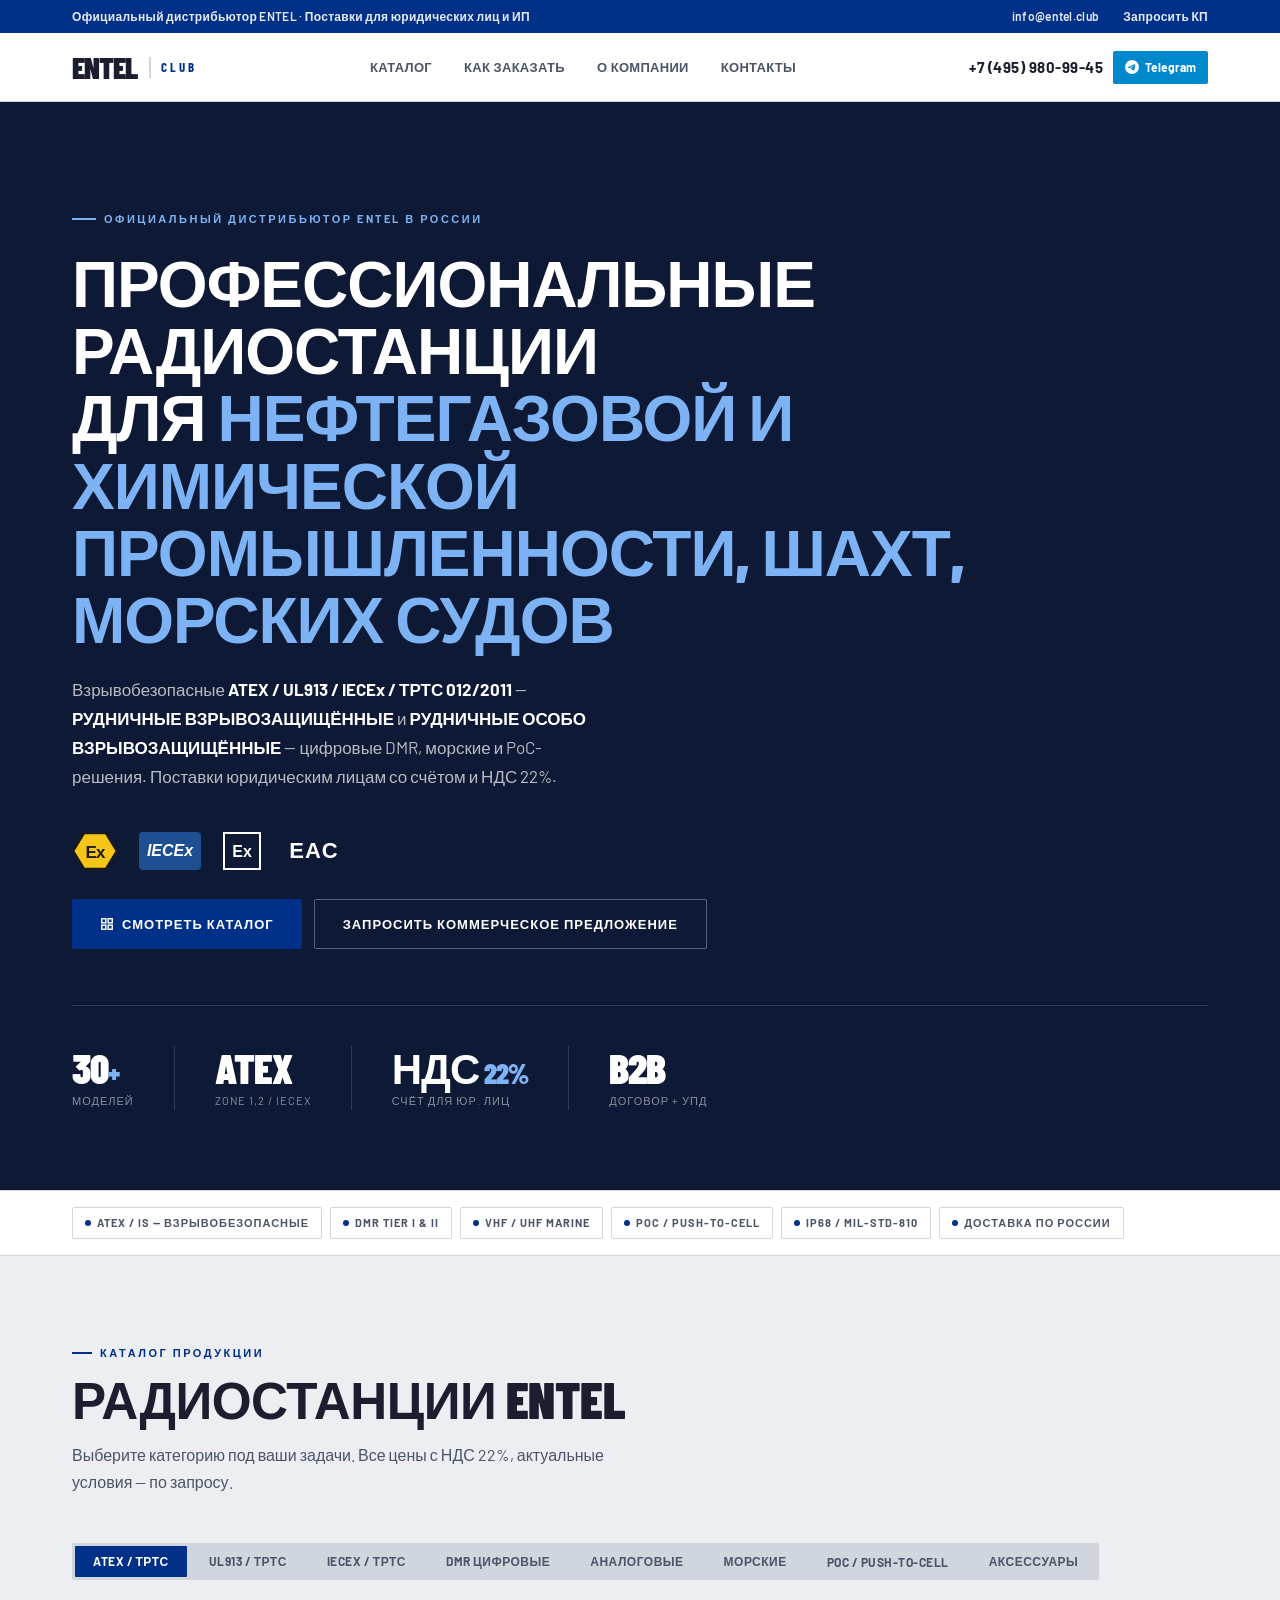
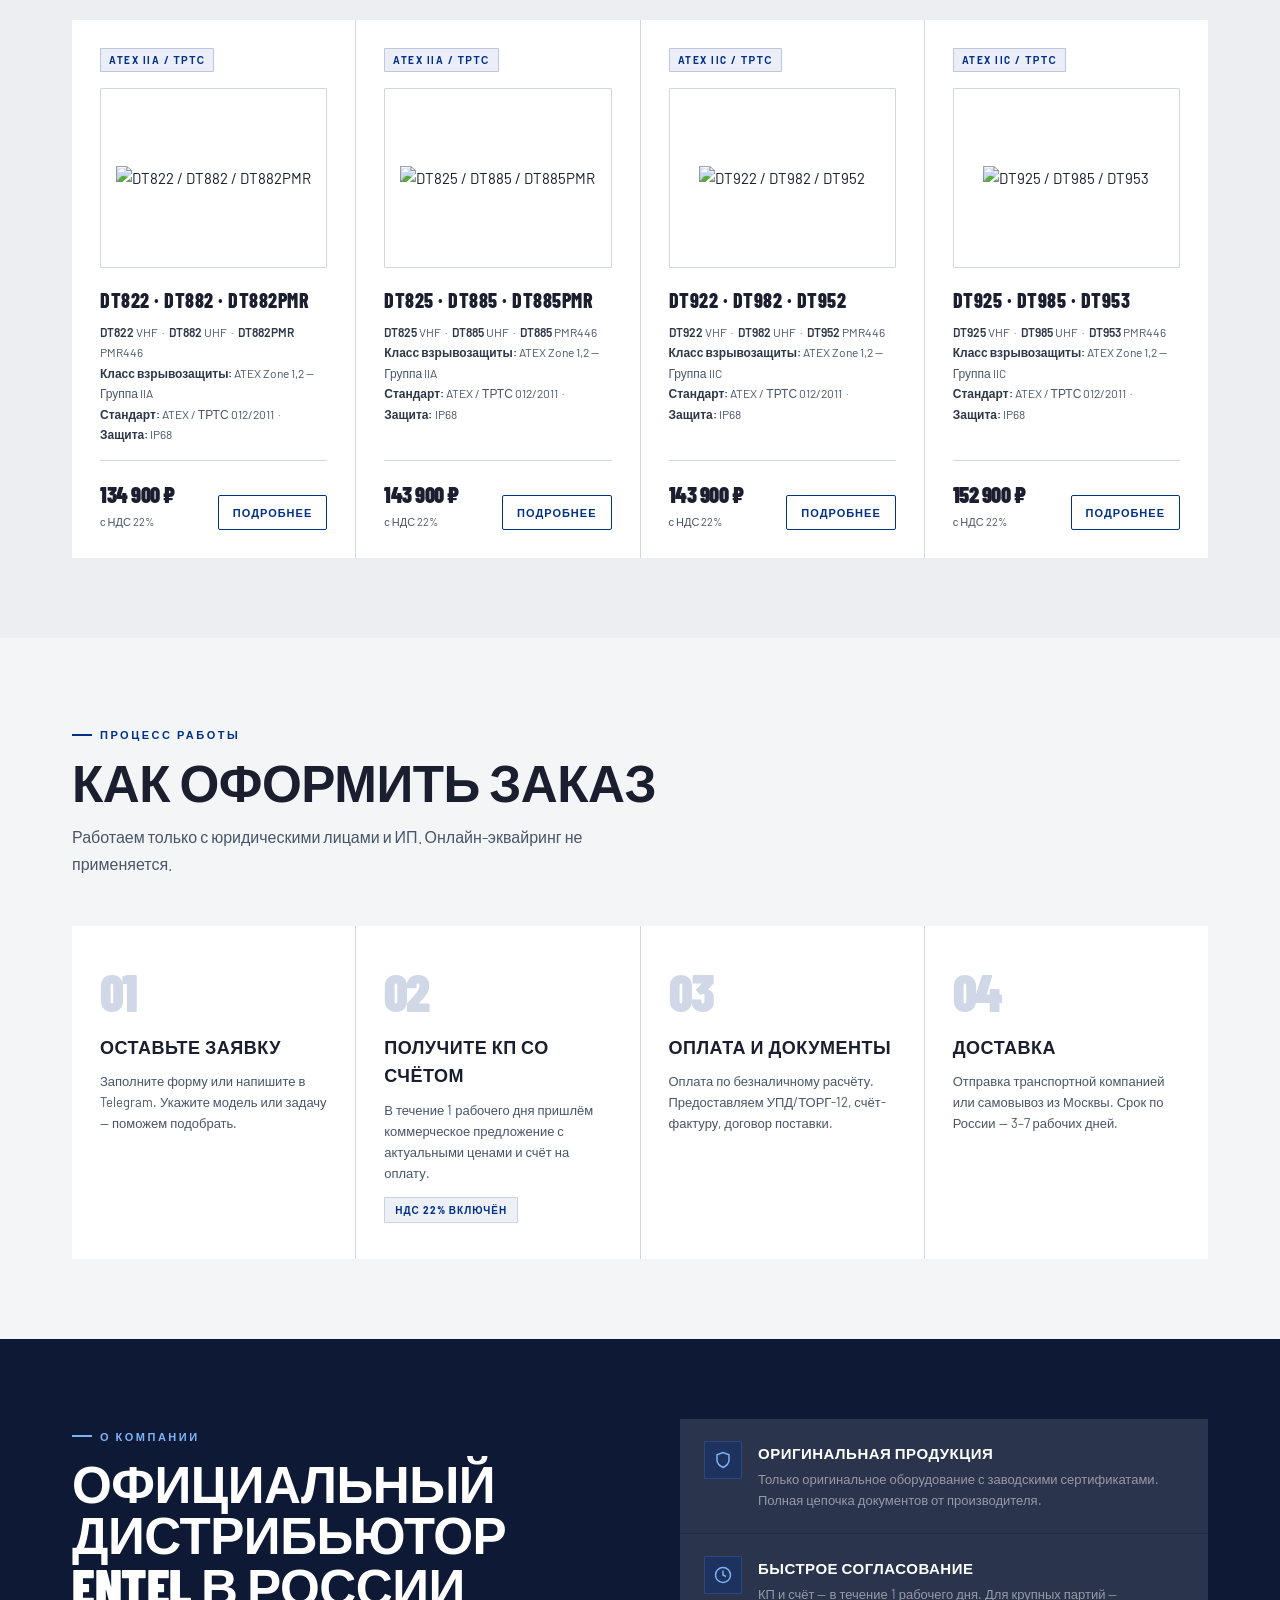
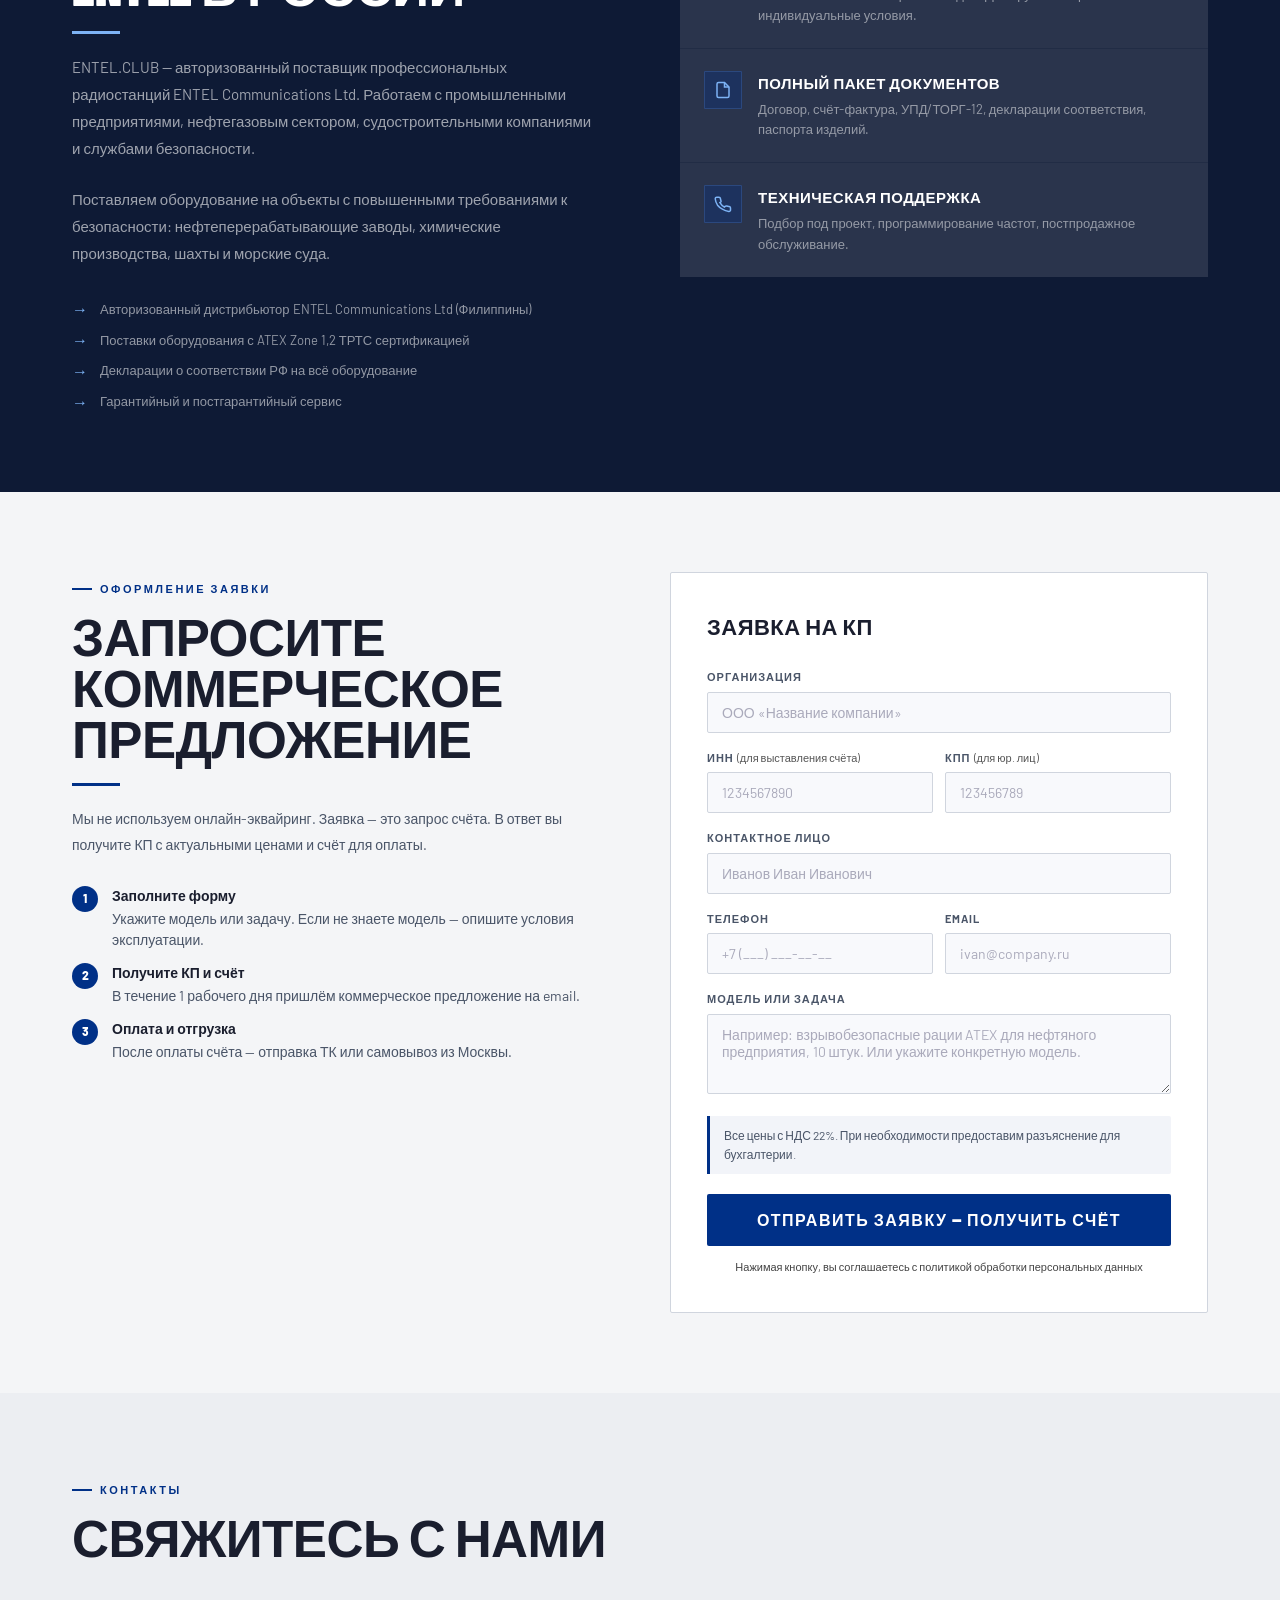
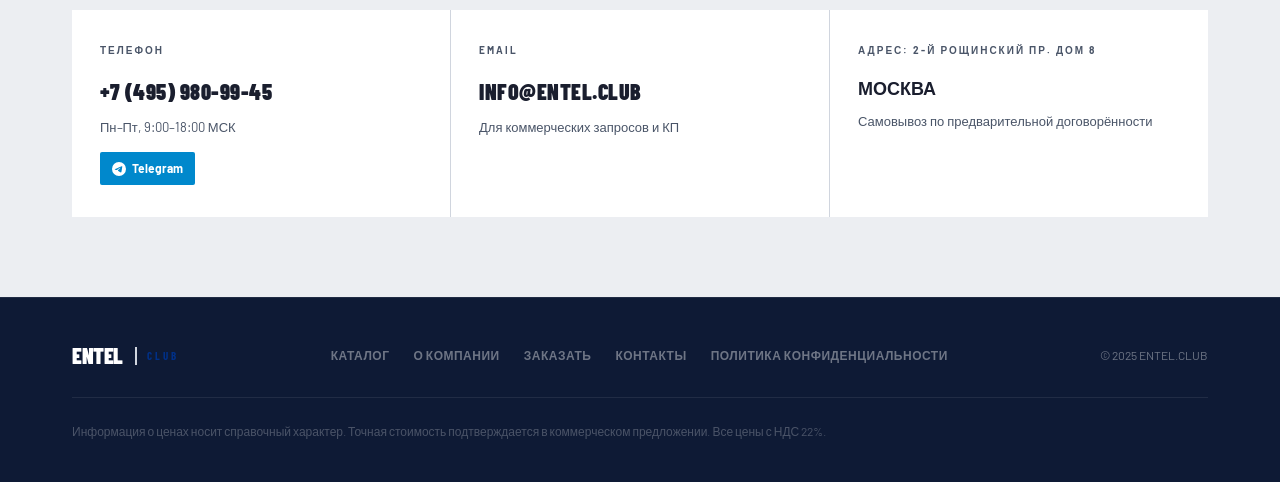
==== commit 8ae51f60: "Add files via upload" ====
--- a/index.html
+++ b/index.html
@@ -3,13 +3,13 @@
 <head>
   <meta charset="UTF-8">
   <meta name="viewport" content="width=device-width, initial-scale=1.0">
-  <title>ENTEL.CLUB — Радиостанции ATEX, UL913, IECEx для нефтегазовой и химической отраслей, шахт и морских судов</title>
+  <title>ENTEL.CLUB — Радиостанции ATEX, UL913, IECEx для нефтегазовой и химической отрасли, шахт и морских судов</title>
   <meta name="description" content="Поставки радиостанций ENTEL: взрывобезопасные ATEX/UL913/IECEx/ТРТС, DMR, морские, PoC. Нефтегаз, химия, шахты, суда. Счёт с НДС 22% для юридических лиц.">
   <meta name="robots" content="index, follow">
   <link rel="canonical" href="https://entel.club/">
   <link rel="preconnect" href="https://fonts.googleapis.com">
   <link rel="preconnect" href="https://fonts.gstatic.com" crossorigin>
-  <link href="https://fonts.googleapis.com/css2?family=Barlow+Condensed:wght@400;600;700;800;900&family=Barlow:wght@400;500;600;700&display=swap" rel="stylesheet">
+  <link href="https://fonts.googleapis.com/css2?family=Barlow+Condensed:wght@700;800;900&family=Barlow:wght@400;600;700&display=swap" rel="stylesheet">
   <script type="application/ld+json">
   {
     "@context": "https://schema.org",
@@ -165,8 +165,8 @@
     }
     .hero h1 {
       font-family: var(--font-display);
-      font-size: clamp(48px, 7vw, 88px);
-      font-weight: 900; line-height: 0.95;
+      font-size: clamp(36px, 5.2vw, 64px);
+      font-weight: 900; line-height: 1.05;
       letter-spacing: -1px;
       text-transform: uppercase;
       color: #ffffff;
@@ -544,7 +544,7 @@
       section { padding: 60px 0; }
       .steps-grid { grid-template-columns: 1fr; }
       .form-row-2 { grid-template-columns: 1fr; }
-      .hero h1 { font-size: 44px; }
+      .hero h1 { font-size: 34px; }
       .hero-actions { flex-direction: column; }
       .topbar-right { display: none; }
     }
@@ -666,16 +666,26 @@
     <div class="container">
       <div class="hero-label">Официальный дистрибьютор ENTEL в России</div>
       <h1>
-        Профессиональные<br>
-        радиостанции для<br>
-        <span class="accent">нефтегаза, химии,<br>шахт и морских судов</span>
+        Профессиональные радиостанции<br>
+        для <span class="accent">нефтегазовой и химической<br>промышленности, шахт, морских судов</span>
       </h1>
       <p class="hero-desc">Взрывобезопасные <strong style="color:#fff">ATEX / UL913 / IECEx / ТРТС 012/2011</strong> — <strong style="color:#fff">РУДНИЧНЫЕ ВЗРЫВОЗАЩИЩЁННЫЕ</strong> и <strong style="color:#fff">РУДНИЧНЫЕ ОСОБО ВЗРЫВОЗАЩИЩЁННЫЕ</strong> — цифровые DMR, морские и PoC-решения. Поставки юридическим лицам со счётом и НДС 22%.</p>
-      <div class="hero-certs" style="display:flex;gap:8px;flex-wrap:wrap;margin-bottom:28px;">
-        <span style="display:inline-block;font-size:11px;font-weight:800;letter-spacing:1px;text-transform:uppercase;padding:5px 12px;border:1.5px solid rgba(125,179,245,0.5);color:#7db3f5;border-radius:2px;">ATEX Zone 1,2</span>
-        <span style="display:inline-block;font-size:11px;font-weight:800;letter-spacing:1px;text-transform:uppercase;padding:5px 12px;border:1.5px solid rgba(125,179,245,0.5);color:#7db3f5;border-radius:2px;">UL913</span>
-        <span style="display:inline-block;font-size:11px;font-weight:800;letter-spacing:1px;text-transform:uppercase;padding:5px 12px;border:1.5px solid rgba(125,179,245,0.5);color:#7db3f5;border-radius:2px;">IECEx</span>
-        <span style="display:inline-block;font-size:11px;font-weight:800;letter-spacing:1px;text-transform:uppercase;padding:5px 12px;border:1.5px solid rgba(125,179,245,0.5);color:#7db3f5;border-radius:2px;">ТРТС 012/2011</span>
+      <div class="hero-certs" style="display:flex;align-items:center;gap:20px;flex-wrap:wrap;margin-bottom:28px;">
+        <svg width="46" height="40" viewBox="0 0 46 40" aria-label="ATEX">
+          <polygon points="12,2 34,2 45,20 34,38 12,38 1,20" fill="#f5c518" stroke="#1a1a1a" stroke-width="2.5"/>
+          <text x="23" y="27" text-anchor="middle" font-family="Arial,Helvetica,sans-serif" font-weight="800" font-size="17" fill="#1a1a1a" letter-spacing="-1">Ex</text>
+        </svg>
+        <svg width="64" height="40" viewBox="0 0 64 40" aria-label="IECEx">
+          <rect x="1" y="1" width="62" height="38" rx="4" fill="#1d4f91"/>
+          <text x="32" y="25" text-anchor="middle" font-family="Arial,Helvetica,sans-serif" font-weight="800" font-style="italic" font-size="16" fill="#fff">IECEx</text>
+        </svg>
+        <svg width="40" height="40" viewBox="0 0 40 40" aria-label="Ex">
+          <rect x="2" y="2" width="36" height="36" fill="none" stroke="#fff" stroke-width="2"/>
+          <text x="20" y="26" text-anchor="middle" font-family="Arial,Helvetica,sans-serif" font-weight="700" font-size="16" fill="#fff">Ex</text>
+        </svg>
+        <svg width="64" height="40" viewBox="0 0 64 40" aria-label="EAC">
+          <text x="32" y="27" text-anchor="middle" font-family="Arial,Helvetica,sans-serif" font-weight="800" font-size="22" letter-spacing="1" fill="#fff">EAC</text>
+        </svg>
       </div>
       <div class="hero-actions">
         <a href="#catalog" class="btn-primary">
@@ -1174,9 +1184,9 @@
 
       <div class="product-card">
         <span class="product-tag tag-analog">Гарнитура</span>
-        <div class="product-img-wrap"><img src="https://i.ibb.co/XkjFM9qs/ptt3.jpg" alt="Наушник-вкладыш с PTT" class="product-img"></div>
-        <div class="product-name">Наушник-вкладыш с PTT</div>
-        <div class="product-spec">Акустический трубочный наушник с кнопкой PTT и микрофоном. Совместимость уточняется по модели рации.</div>
+        <div class="product-img-wrap"><img src="https://i.ibb.co/XkjFM9qs/ptt3.jpg" alt="Кнопка PTT для коммутации различных видов гарнитур" class="product-img"></div>
+        <div class="product-name">Кнопка PTT для коммутации различных видов гарнитур</div>
+        <div class="product-spec">Выносная кнопка PTT для подключения и коммутации различных видов гарнитур. Совместимость уточняется по модели рации.<br>Запасная влагозащищённая кнопка PTT повышенной прочности для аксессуаров серии CXR.<br><strong style="color:var(--grey-lt)">ВНИМАНИЕ: уточняйте модель радиостанции</strong></div>
         <div class="product-footer">
           <div><div class="product-price">8 300 ₽</div><div class="product-price-note">с НДС 22%</div></div>
           <a href="#" class="btn-order" onclick="openProductModal('p24'); return false;">Подробнее</a>
@@ -1296,15 +1306,47 @@
       </div>
 
 
-
-      <div class="product-card">
-        <span class="product-tag tag-analog">Крепление</span>
-        <div class="product-img-wrap"><img src="https://i.ibb.co/JwkzjRWv/03-Single-charger-front-2.jpg" alt="Настенное зарядное крепление" class="product-img"></div>
-        <div class="product-name">Настенное зарядное крепление</div>
-        <div class="product-spec">Настенный держатель-зарядка для рации. Постоянная готовность устройства. Для одиночных и многоместных конфигураций.</div>
+      <div class="product-card">
+        <span class="product-tag tag-analog">Гарнитура ATEX</span>
+        <div class="product-img-wrap"><img src="https://i.ibb.co/Z9FJrWs/CXR16-DT-DX.png" alt="Ларингофон взрывозащищенный ATEX CXR16" class="product-img"></div>
+        <div class="product-name">Ларингофон взрывозащищенный ATEX</div>
+        <div class="product-spec">Ларингофон CXR16 — обеспечивает чёткую и разборчивую связь в самых сложных условиях и при экстремально высоком уровне шума. Состоит из мягкой регулируемой шейной ленты и прочного наушника «D»-формы с разъёмом Nexus, подключаемого к прочной кнопке PTT с защитой IP67.</div>
+        <div class="product-footer">
+          <div><div class="product-price">112 500 ₽</div><div class="product-price-note">с НДС 22%</div></div>
+          <a href="#" class="btn-order" onclick="openProductModal('p40'); return false;">Подробнее</a>
+        </div>
+      </div>
+
+      <div class="product-card">
+        <span class="product-tag tag-analog">Гарнитура</span>
+        <div class="product-img-wrap"><img src="https://i.ibb.co/fVJWhvGD/CHPHD-DT9.png" alt="Наушники для тяжелых условий взрывозащищенные CHPHD/DT9/DX-IS" class="product-img"></div>
+        <div class="product-name">Наушники для тяжелых условий взрывозащищенные CHPHD/DT9/DX-IS</div>
+        <div class="product-spec">Двухчашечные защитные наушники (только для использования с каской) с функцией VOX для портативных радиостанций серии DTEx.</div>
+        <div class="product-footer">
+          <div><div class="product-price">62 920 ₽</div><div class="product-price-note">с НДС 22%</div></div>
+          <a href="#" class="btn-order" onclick="openProductModal('p41'); return false;">Подробнее</a>
+        </div>
+      </div>
+
+      <div class="product-card">
+        <span class="product-tag tag-analog">Гарнитура</span>
+        <div class="product-img-wrap"><img src="https://i.ibb.co/v4Zv2WCV/CHP450-HS-DX.png" alt="Наушник одинарный для каски CHP450HS/DX" class="product-img"></div>
+        <div class="product-name">Наушник одинарный для каски CHP450HS/DX</div>
+        <div class="product-spec">В обычном и взрывозащищённом DT9 (ATEX) исполнении. Одночашечная гарнитура для крепления на защитную каску с шумоподавляющим выносным микрофоном.</div>
+        <div class="product-footer">
+          <div><div class="product-price">57 590 ₽</div><div class="product-price-note">с НДС 22%</div></div>
+          <a href="#" class="btn-order" onclick="openProductModal('p42'); return false;">Подробнее</a>
+        </div>
+      </div>
+
+      <div class="product-card">
+        <span class="product-tag tag-analog">Гарнитура</span>
+        <div class="product-img-wrap"><img src="https://i.ibb.co/Vc2GWHyp/2026-06-07-145432.png" alt="SAVOX C-C550 Взрывобезопасный выносной микрофон" class="product-img"></div>
+        <div class="product-name">SAVOX C-C550 Взрывобезопасный выносной микрофон</div>
+        <div class="product-spec">Комбинированный выносной микрофон-динамик с нательной кнопкой PTT. Защита IP67, протестирован по MIL-STD-810G. Позволяет управлять рацией под одеждой и в плотных перчатках.</div>
         <div class="product-footer">
           <div><div class="product-price">По запросу</div><div class="product-price-note">с НДС 22%</div></div>
-          <a href="#" class="btn-order" onclick="openProductModal('p34'); return false;">Подробнее</a>
+          <a href="#" class="btn-order" onclick="openProductModal('p43'); return false;">Подробнее</a>
         </div>
       </div>
 
@@ -1811,7 +1853,8 @@
       specs: [ "CSAHT", "Одиночное быстрое зарядное устройство для серии DT/DX", "В комплекте — адаптер 220 В AC / 7,5 В DC" ] },
     p23: { name: "Мультизарядное устройство 6 слотов", price: "48 960 ₽", img: "https://i.ibb.co/7J6GRHdt/six-pod-charger-Side.jpg",
       specs: [ "CSBHT", "6-позиционное быстрое зарядное устройство для серии DT/DX", "В комплекте — адаптер 220 В AC / 7,5 В DC", "Позволяет заряжать парк раций одновременно" ] },
-    p24: { name: "Наушник-вкладыш с PTT", price: "8 300 ₽", img: "https://i.ibb.co/XkjFM9qs/ptt3.jpg", specs: null },
+    p24: { name: "Кнопка PTT для коммутации различных видов гарнитур", price: "8 300 ₽", img: "https://i.ibb.co/XkjFM9qs/ptt3.jpg",
+      specs: [ "Выносная кнопка PTT для подключения и коммутации различных видов гарнитур", "Запасная влагозащищённая кнопка PTT повышенной прочности для аксессуаров серии CXR (Spare heavy duty waterproof push-to-talk for CXR accessories)", "Совместимость уточняется по модели рации", "ВНИМАНИЕ: уточняйте модель радиостанции" ] },
     p25: { name: "Тяжёлая гарнитура шумозащитная", price: "62 920 ₽", img: "https://i.ibb.co/LGgDk7z/CHPHX-DX-1.jpg",
       specs: [ "CHPD/DT9/DX-IS", "Два наушника ear defender с комфортным оголовьем для радиостанций серий DT и DX-IS",
         "Высококачественный микрофон с функцией шумоподавления",
@@ -1841,7 +1884,14 @@
       ] },
     p33: { name: "Гарнитура взрывозащищённая ATEX EA12/DT9", price: "14 500 ₽", img: "https://i.ibb.co/tw9CQT7f/EA12-450-DX.jpg",
       specs: [ "Аналог CHPHS/DT9", "Наушник противошумный D-форма одинарный, сертификация ATEX", "Для радиостанций серии DT9" ] },
-    p34: { name: "Настенное зарядное крепление", price: "По запросу", img: "https://i.ibb.co/JwkzjRWv/03-Single-charger-front-2.jpg", specs: null },
+    p40: { name: "Ларингофон взрывозащищенный ATEX", price: "112 500 ₽", img: "https://i.ibb.co/Z9FJrWs/CXR16-DT-DX.png",
+      specs: [ "Обеспечивает чёткую и разборчивую связь в самых сложных условиях и при экстремально высоком уровне шума", "Мягкая регулируемая шейная лента и прочный наушник «D»-формы с разъёмом Nexus", "Подключается к прочной кнопке PTT с защитой IP67", "Класс взрывозащиты: ATEX" ] },
+    p41: { name: "Наушники для тяжелых условий взрывозащищенные CHPHD/DT9/DX-IS", price: "62 920 ₽", img: "https://i.ibb.co/fVJWhvGD/CHPHD-DT9.png",
+      specs: [ "Двухчашечная защитная гарнитура повышенной прочности с качественным шумоподавляющим выносным микрофоном", "Только для использования с защитной каской — крепится через универсальный адаптер из комплекта", "Поддерживает голосовое управление передачей (VOX) и крупную удобную кнопку PTT с подпружиненным зажимом — управление возможно в перчатках или под одеждой", "Для портативных радиостанций серии DTEx", "В наличии распространённые адаптеры под каски (вместо универсального адаптера) — уточняйте при заказе" ] },
+    p42: { name: "Наушник одинарный для каски CHP450HS/DX", price: "57 590 ₽", img: "https://i.ibb.co/v4Zv2WCV/CHP450-HS-DX.png",
+      specs: [ "Одночашечная гарнитура повышенной прочности с качественным шумоподавляющим выносным микрофоном", "Крепится на любую защитную каску через универсальный адаптер из комплекта", "Поддерживает голосовое управление передачей (VOX) и крупную удобную кнопку PTT с подпружиненным зажимом — управление возможно в перчатках или под одеждой", "Доступна в обычном исполнении и во взрывозащищённом исполнении DT9 (ATEX)", "В наличии распространённые адаптеры под каски (вместо универсального адаптера) — уточняйте при заказе" ] },
+    p43: { name: "SAVOX C-C550 Взрывобезопасный выносной микрофон", price: "По запросу", img: "https://i.ibb.co/Vc2GWHyp/2026-06-07-145432.png",
+      specs: [ "SAVOX C-C550 — комбинированный выносной микрофон-динамик с нательным блоком PTT", "Прочная конструкция, всесторонне протестирован по стандарту MIL-STD-810G — для надёжной связи в тяжёлых условиях", "Пыле- и влагозащита IP67, выдерживает погружение в воду на глубину до 1 м", "Обеспечивает эффективную связь, когда рация находится под одеждой и при работе в плотных перчатках", "Пыле- и влагонепроницаемый корпус (IP67)", "Чрезвычайно прочная конструкция и крупные кнопки PTT", "Отличная тактильная отдача и управление даже в толстых перчатках", "Исключительное качество звука динамика в шумных и тяжёлых условиях", "Протестирован по стандарту MIL-STD-810" ] },
     p35: { name: "HT644", price: "По запросу", img: "https://i.ibb.co/xqCr9kNt/HT644-Front.jpg",
       specs: [
         "Описание: разработана для суровых морских условий, HT644 прочно зарекомендовала себя как одна из ведущих коммерческих VHF-раций. Эргономичный прочный корпус удобно лежит в руке, а мощный громкий звук гарантирует, что вызовы будут услышаны экипажем в любой обстановке. Дополнительную надёжность обеспечивает степень защиты IP68 — погружение на 2 метра на 4 часа, что позволяет переносить суровые условия жизни на море",
@@ -1922,10 +1972,41 @@
 
   function handleSubmit(e) {
     e.preventDefault();
-    var btn = e.target.querySelector(".btn-submit");
-    btn.textContent = "Заявка отправлена! Ответим в течение 1 рабочего дня.";
-    btn.style.background = "#1a6b2e";
+    var f = e.target;
+    var btn = f.querySelector(".btn-submit");
+    var data = {
+      company: f.company ? f.company.value : "",
+      inn: f.inn ? f.inn.value : "",
+      kpp: f.kpp ? f.kpp.value : "",
+      contact: f.contact ? f.contact.value : "",
+      phone: f.phone ? f.phone.value : "",
+      email: f.email ? f.email.value : "",
+      product: f.product ? f.product.value : ""
+    };
+    data._subject = "Заявка на КП — " + (data.company || data.contact || "сайт ENTEL.CLUB");
+    btn.textContent = "Отправляем...";
     btn.disabled = true;
+    fetch("https://formsubmit.co/ajax/sp@viaglobe.ru", {
+      method: "POST",
+      headers: { "Content-Type": "application/json", "Accept": "application/json" },
+      body: JSON.stringify({
+        "Организация": data.company,
+        "ИНН": data.inn,
+        "КПП": data.kpp,
+        "Контактное лицо": data.contact,
+        "Телефон": data.phone,
+        "Email": data.email,
+        "Модель или задача": data.product,
+        "_subject": data._subject
+      })
+    }).then(function(r) { return r.json(); }).then(function() {
+      btn.textContent = "Заявка отправлена! Ответим в течение 1 рабочего дня.";
+      btn.style.background = "#1a6b2e";
+    }).catch(function() {
+      btn.textContent = "Не удалось отправить. Напишите нам на info@entel.club";
+      btn.style.background = "#b33";
+      btn.disabled = false;
+    });
   }
 
   var header = document.querySelector("header");
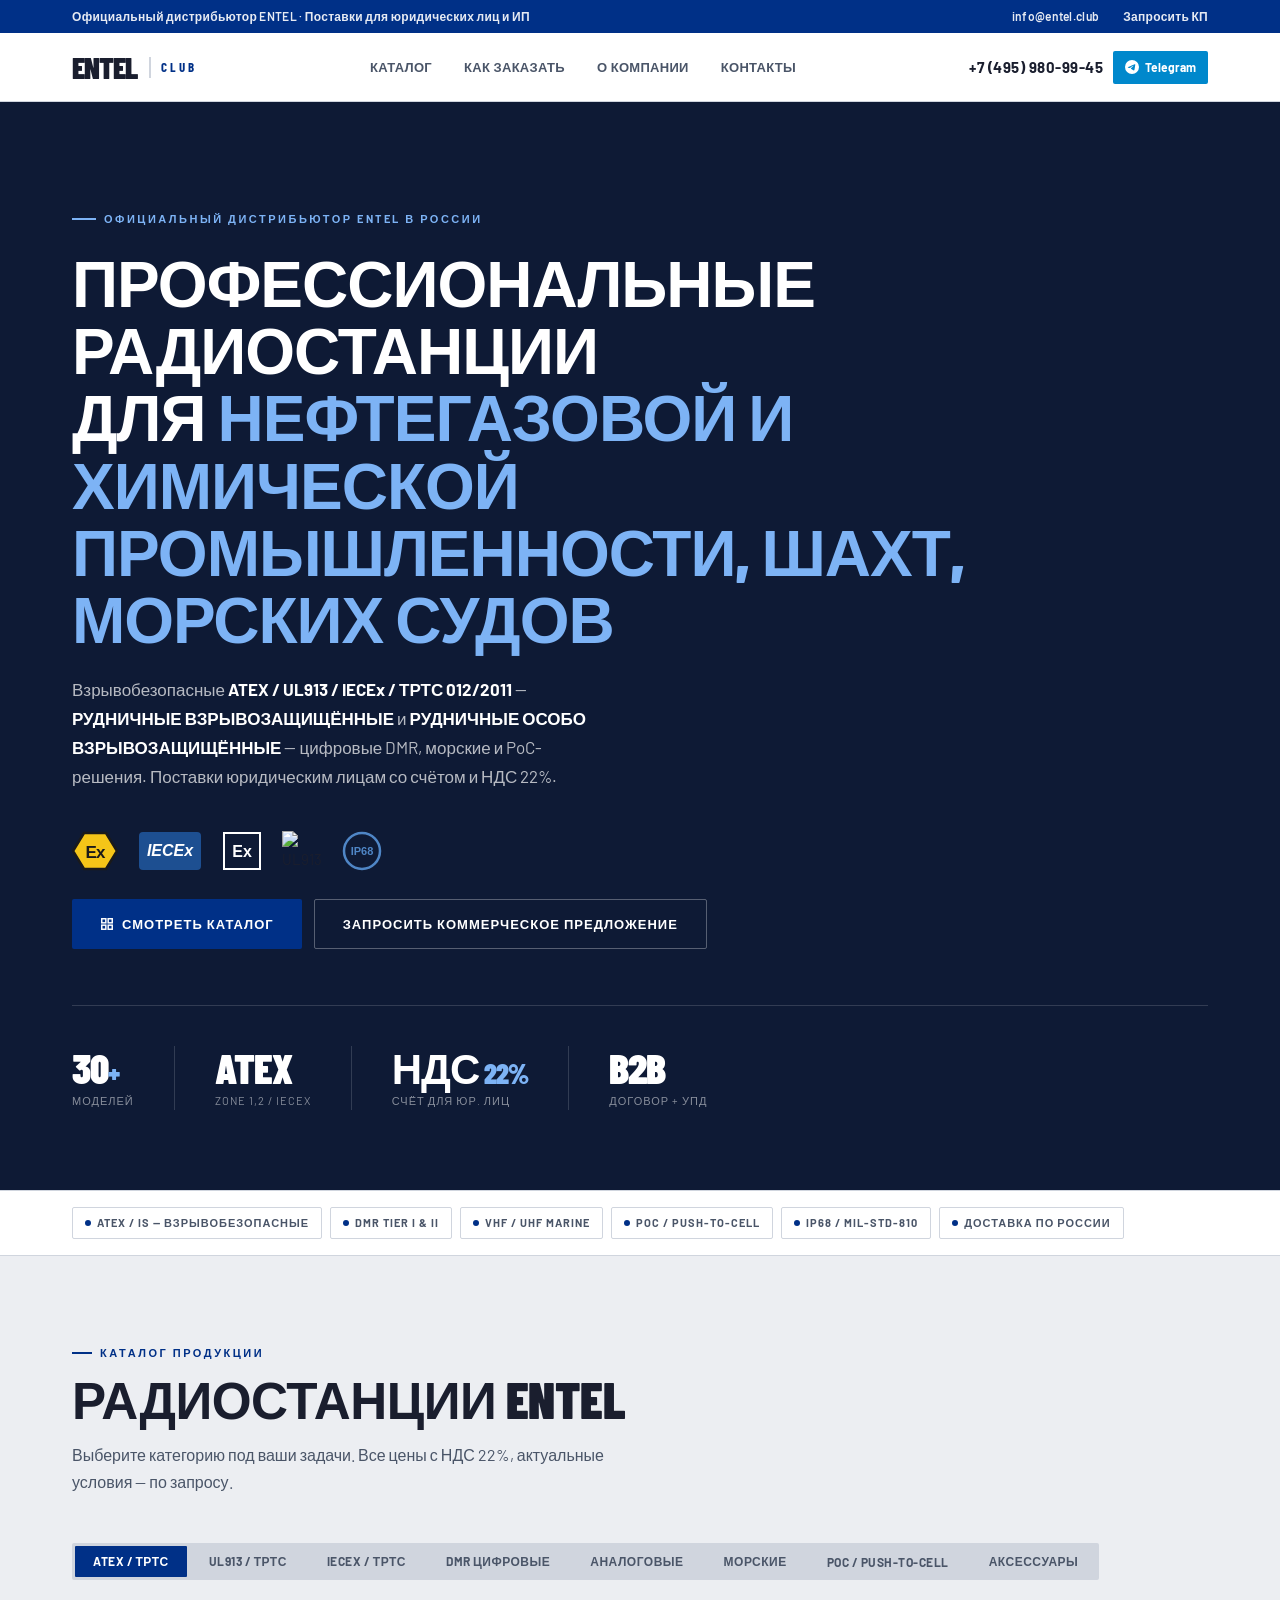
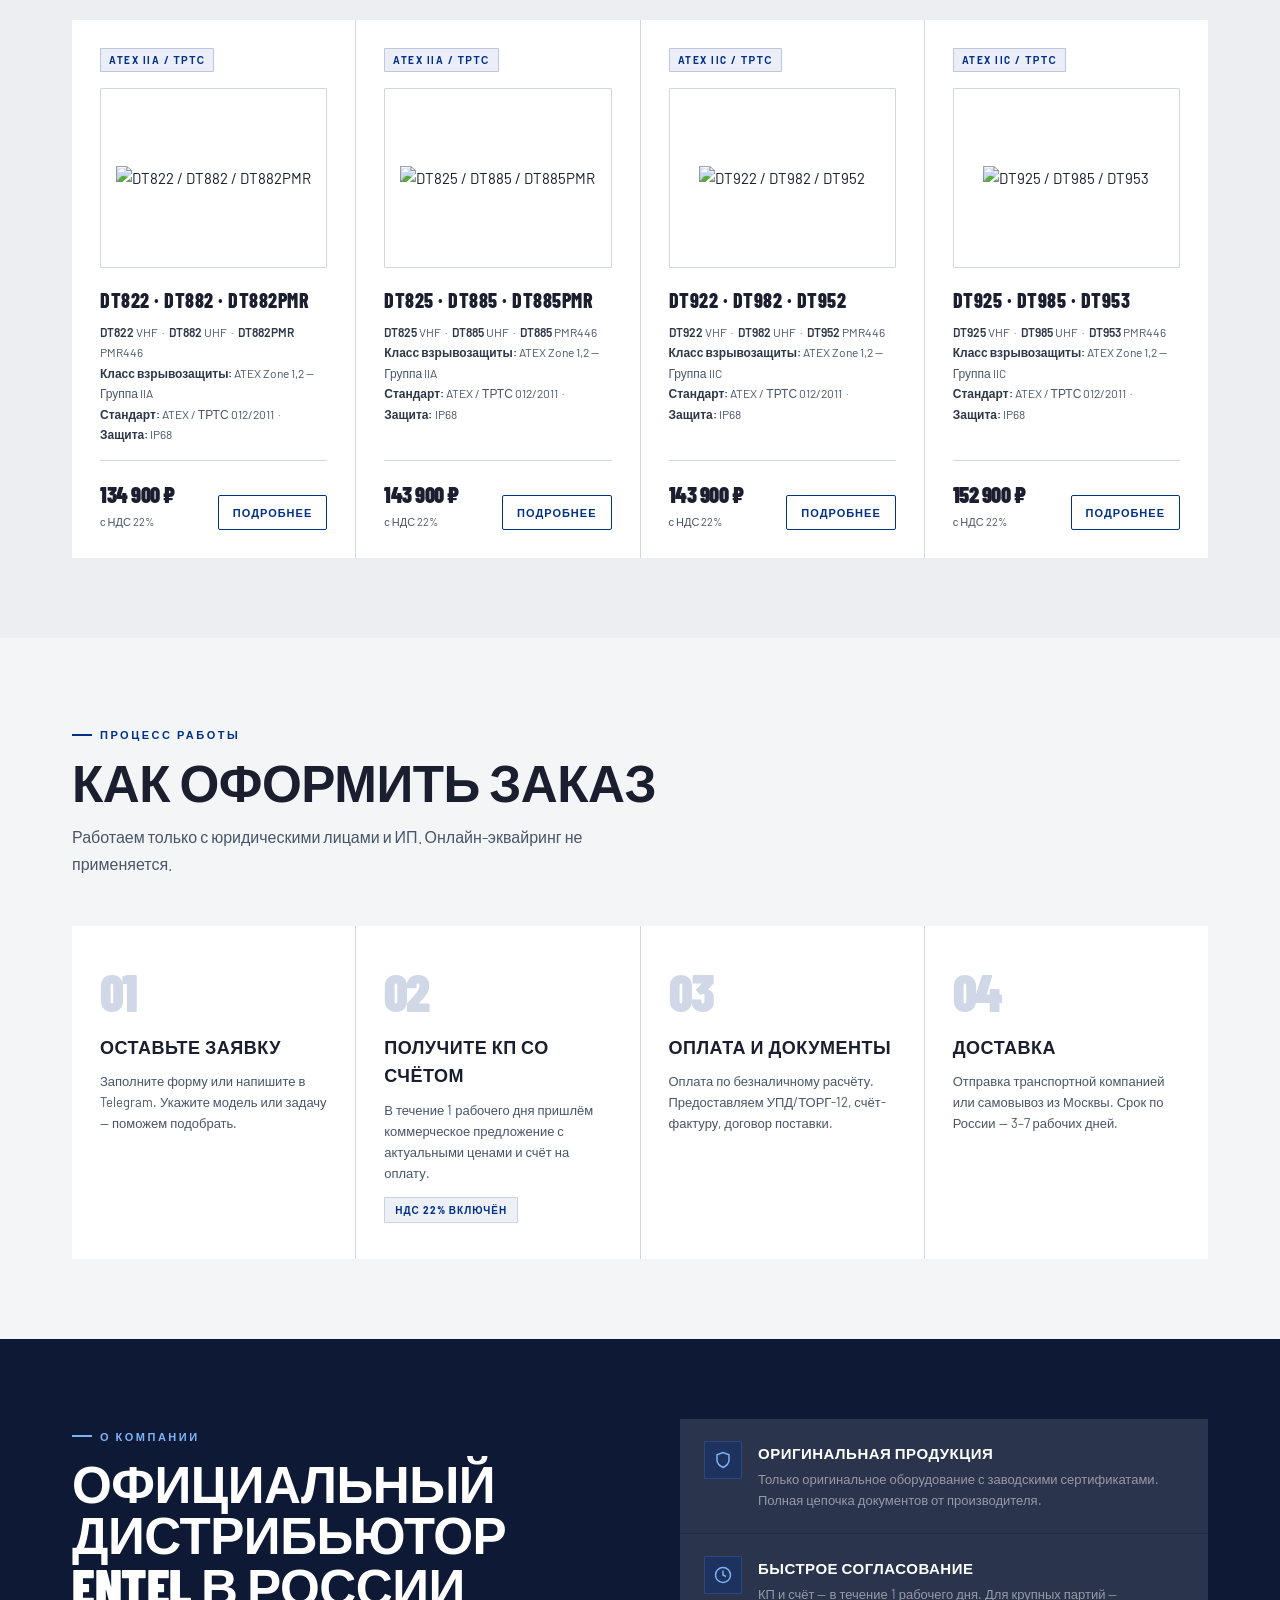
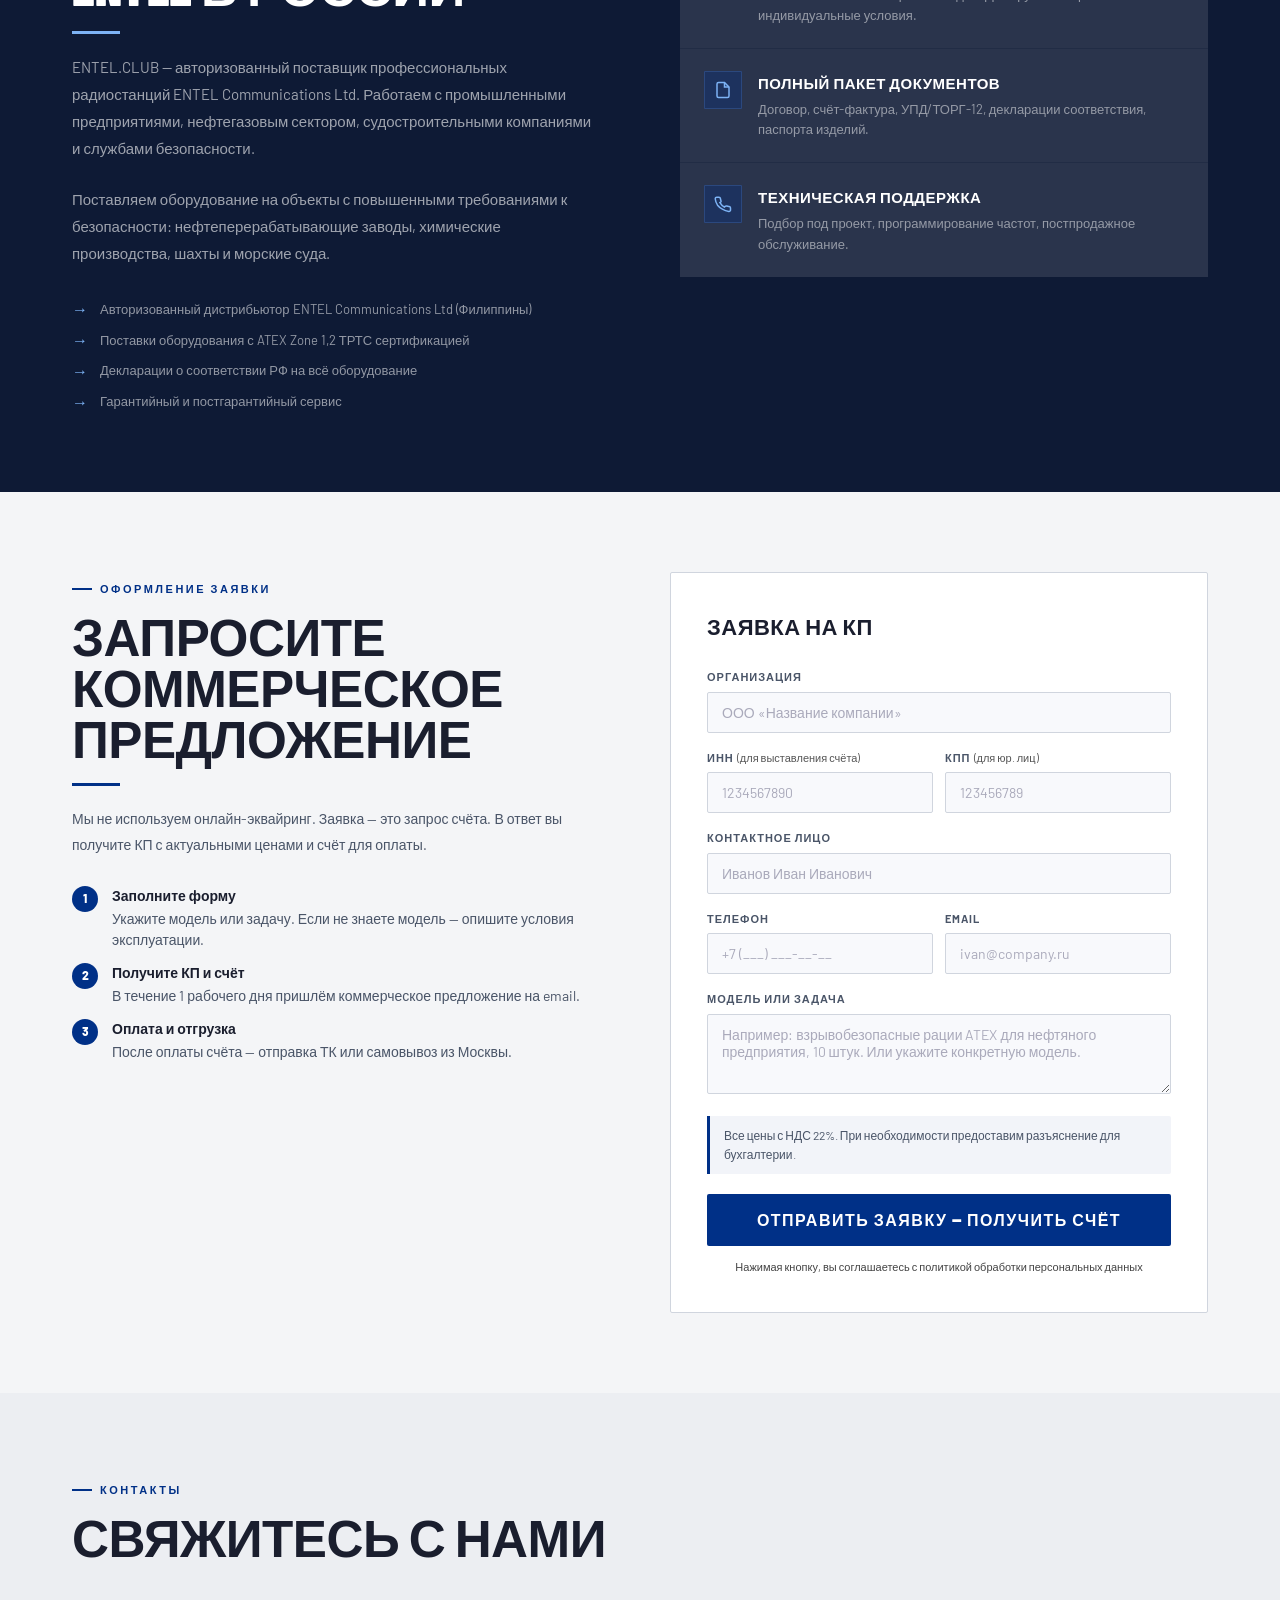
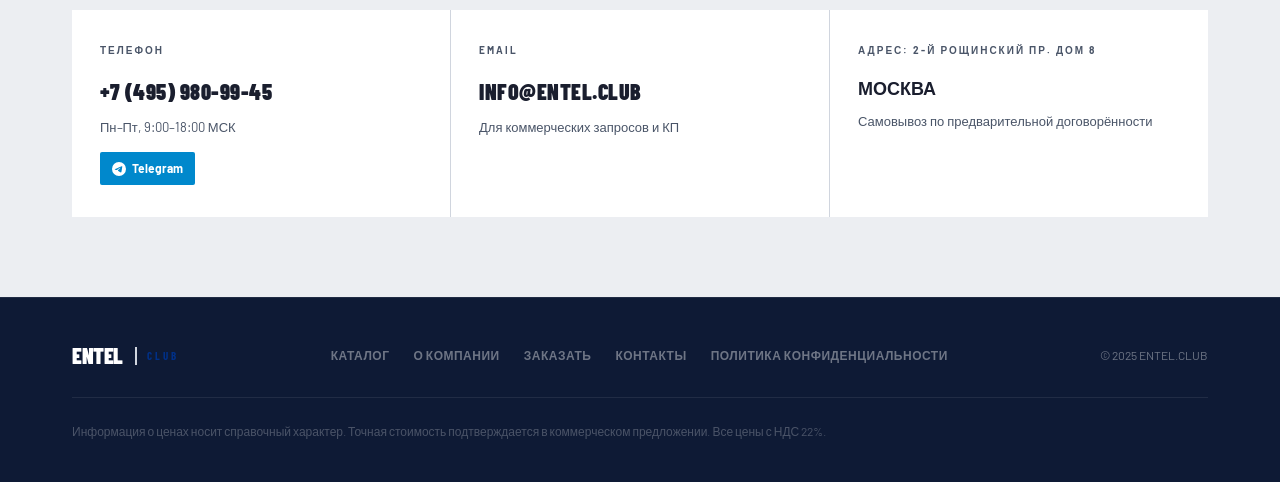
==== commit 4634f54c: "Add files via upload" ====
--- a/index.html
+++ b/index.html
@@ -5,8 +5,24 @@
   <meta name="viewport" content="width=device-width, initial-scale=1.0">
   <title>ENTEL.CLUB — Радиостанции ATEX, UL913, IECEx для нефтегазовой и химической отрасли, шахт и морских судов</title>
   <meta name="description" content="Поставки радиостанций ENTEL: взрывобезопасные ATEX/UL913/IECEx/ТРТС, DMR, морские, PoC. Нефтегаз, химия, шахты, суда. Счёт с НДС 22% для юридических лиц.">
-  <meta name="robots" content="index, follow">
+  <meta name="robots" content="index, follow, max-image-preview:large">
+  <meta name="yandex-verification" content="">
+  <meta name="google-site-verification" content="">
   <link rel="canonical" href="https://entel.club/">
+  <link rel="icon" type="image/png" href="https://i.ibb.co/8gRGxkNd/Entel-Logo-Grey-HQ.png">
+  <link rel="apple-touch-icon" href="https://i.ibb.co/8gRGxkNd/Entel-Logo-Grey-HQ.png">
+  <!-- Open Graph / соцсети и предпросмотр в поиске -->
+  <meta property="og:type" content="website">
+  <meta property="og:locale" content="ru_RU">
+  <meta property="og:site_name" content="ENTEL.CLUB">
+  <meta property="og:title" content="ENTEL.CLUB — Радиостанции ATEX, UL913, IECEx для нефтегазовой и химической промышленности">
+  <meta property="og:description" content="Поставки взрывобезопасных радиостанций ENTEL: ATEX/UL913/IECEx/ТР ТС, DMR, морские, PoC, аккумуляторы и аксессуары. Счёт с НДС 22% для юридических лиц.">
+  <meta property="og:url" content="https://entel.club/">
+  <meta property="og:image" content="https://i.ibb.co/QvJf7m6f/DTEx-No-Display-Front.jpg">
+  <meta name="twitter:card" content="summary_large_image">
+  <meta name="twitter:title" content="ENTEL.CLUB — взрывобезопасные радиостанции ATEX, UL913, IECEx">
+  <meta name="twitter:description" content="Каталог радиостанций и аксессуаров ENTEL для нефтегазовой и химической промышленности, шахт и морских судов. Поставки юрлицам с НДС 22%.">
+  <meta name="twitter:image" content="https://i.ibb.co/QvJf7m6f/DTEx-No-Display-Front.jpg">
   <link rel="preconnect" href="https://fonts.googleapis.com">
   <link rel="preconnect" href="https://fonts.gstatic.com" crossorigin>
   <link href="https://fonts.googleapis.com/css2?family=Barlow+Condensed:wght@700;800;900&family=Barlow:wght@400;600;700&display=swap" rel="stylesheet">
@@ -23,6 +39,1023 @@
       "contactType": "sales",
       "availableLanguage": "Russian"
     }
+  }
+  </script>
+  <script type="application/ld+json">
+  {
+    "@context": "https://schema.org",
+    "@type": "ItemList",
+    "name": "Каталог радиостанций и аксессуаров ENTEL",
+    "itemListElement": [
+      {
+        "@type": "ListItem",
+        "position": 1,
+        "item": {
+          "@type": "Product",
+          "@id": "https://entel.club/#p1",
+          "name": "ENTEL DT822 · DT882 · DT882PMR",
+          "image": "https://i.ibb.co/QvJf7m6f/DTEx-No-Display-Front.jpg",
+          "brand": {
+            "@type": "Brand",
+            "name": "ENTEL"
+          },
+          "url": "https://entel.club/#catalog",
+          "offers": {
+            "@type": "Offer",
+            "priceCurrency": "RUB",
+            "price": "134900",
+            "availability": "https://schema.org/InStock",
+            "url": "https://entel.club/#catalog",
+            "seller": {
+              "@type": "Organization",
+              "name": "ENTEL.CLUB"
+            }
+          }
+        }
+      },
+      {
+        "@type": "ListItem",
+        "position": 2,
+        "item": {
+          "@type": "Product",
+          "@id": "https://entel.club/#p2",
+          "name": "ENTEL DT825 · DT885 · DT885PMR",
+          "image": "https://i.ibb.co/MDfGwmt8/DTEx-Front-Display.jpg",
+          "brand": {
+            "@type": "Brand",
+            "name": "ENTEL"
+          },
+          "url": "https://entel.club/#catalog",
+          "offers": {
+            "@type": "Offer",
+            "priceCurrency": "RUB",
+            "price": "143900",
+            "availability": "https://schema.org/InStock",
+            "url": "https://entel.club/#catalog",
+            "seller": {
+              "@type": "Organization",
+              "name": "ENTEL.CLUB"
+            }
+          }
+        }
+      },
+      {
+        "@type": "ListItem",
+        "position": 3,
+        "item": {
+          "@type": "Product",
+          "@id": "https://entel.club/#p3",
+          "name": "ENTEL DT922 · DT982 · DT952",
+          "image": "https://i.ibb.co/QvJf7m6f/DTEx-No-Display-Front.jpg",
+          "brand": {
+            "@type": "Brand",
+            "name": "ENTEL"
+          },
+          "url": "https://entel.club/#catalog",
+          "offers": {
+            "@type": "Offer",
+            "priceCurrency": "RUB",
+            "price": "143900",
+            "availability": "https://schema.org/InStock",
+            "url": "https://entel.club/#catalog",
+            "seller": {
+              "@type": "Organization",
+              "name": "ENTEL.CLUB"
+            }
+          }
+        }
+      },
+      {
+        "@type": "ListItem",
+        "position": 4,
+        "item": {
+          "@type": "Product",
+          "@id": "https://entel.club/#p4",
+          "name": "ENTEL DT925 · DT985 · DT953",
+          "image": "https://i.ibb.co/MDfGwmt8/DTEx-Front-Display.jpg",
+          "brand": {
+            "@type": "Brand",
+            "name": "ENTEL"
+          },
+          "url": "https://entel.club/#catalog",
+          "offers": {
+            "@type": "Offer",
+            "priceCurrency": "RUB",
+            "price": "152900",
+            "availability": "https://schema.org/InStock",
+            "url": "https://entel.club/#catalog",
+            "seller": {
+              "@type": "Organization",
+              "name": "ENTEL.CLUB"
+            }
+          }
+        }
+      },
+      {
+        "@type": "ListItem",
+        "position": 5,
+        "item": {
+          "@type": "Product",
+          "@id": "https://entel.club/#p5",
+          "name": "ENTEL DX446E-IS · DX522-IS · DX582-IS",
+          "image": "https://i.ibb.co/KxtxhPSD/DX582-IS-Face-on.jpg",
+          "brand": {
+            "@type": "Brand",
+            "name": "ENTEL"
+          },
+          "url": "https://entel.club/#catalog",
+          "offers": {
+            "@type": "Offer",
+            "priceCurrency": "RUB",
+            "price": "62920",
+            "availability": "https://schema.org/InStock",
+            "url": "https://entel.club/#catalog",
+            "seller": {
+              "@type": "Organization",
+              "name": "ENTEL.CLUB"
+            }
+          }
+        }
+      },
+      {
+        "@type": "ListItem",
+        "position": 6,
+        "item": {
+          "@type": "Product",
+          "@id": "https://entel.club/#p6",
+          "name": "ENTEL DX446L-IS · DX525-IS · DX585-IS",
+          "image": "https://i.ibb.co/VcDJtkgw/DX585-IS-Face-on.jpg",
+          "brand": {
+            "@type": "Brand",
+            "name": "ENTEL"
+          },
+          "url": "https://entel.club/#catalog",
+          "offers": {
+            "@type": "Offer",
+            "priceCurrency": "RUB",
+            "price": "67420",
+            "availability": "https://schema.org/InStock",
+            "url": "https://entel.club/#catalog",
+            "seller": {
+              "@type": "Organization",
+              "name": "ENTEL.CLUB"
+            }
+          }
+        }
+      },
+      {
+        "@type": "ListItem",
+        "position": 7,
+        "item": {
+          "@type": "Product",
+          "@id": "https://entel.club/#p7",
+          "name": "ENTEL DT522 · DT582 · DT582PMR",
+          "image": "https://i.ibb.co/QvJf7m6f/DTEx-No-Display-Front.jpg",
+          "brand": {
+            "@type": "Brand",
+            "name": "ENTEL"
+          },
+          "url": "https://entel.club/#catalog",
+          "offers": {
+            "@type": "Offer",
+            "priceCurrency": "RUB",
+            "price": "112300",
+            "availability": "https://schema.org/InStock",
+            "url": "https://entel.club/#catalog",
+            "seller": {
+              "@type": "Organization",
+              "name": "ENTEL.CLUB"
+            }
+          }
+        }
+      },
+      {
+        "@type": "ListItem",
+        "position": 8,
+        "item": {
+          "@type": "Product",
+          "@id": "https://entel.club/#p8",
+          "name": "ENTEL DT525 · DT585 · DT585PMR",
+          "image": "https://i.ibb.co/MDfGwmt8/DTEx-Front-Display.jpg",
+          "brand": {
+            "@type": "Brand",
+            "name": "ENTEL"
+          },
+          "url": "https://entel.club/#catalog",
+          "offers": {
+            "@type": "Offer",
+            "priceCurrency": "RUB",
+            "price": "134900",
+            "availability": "https://schema.org/InStock",
+            "url": "https://entel.club/#catalog",
+            "seller": {
+              "@type": "Organization",
+              "name": "ENTEL.CLUB"
+            }
+          }
+        }
+      },
+      {
+        "@type": "ListItem",
+        "position": 9,
+        "item": {
+          "@type": "Product",
+          "@id": "https://entel.club/#p9",
+          "name": "ENTEL DX446E · DX422 · DX482",
+          "image": "https://i.ibb.co/ynNH2zCk/DX482-446-E-FRONT.jpg",
+          "brand": {
+            "@type": "Brand",
+            "name": "ENTEL"
+          },
+          "url": "https://entel.club/#catalog",
+          "offers": {
+            "@type": "Offer",
+            "priceCurrency": "RUB",
+            "price": "33170",
+            "availability": "https://schema.org/InStock",
+            "url": "https://entel.club/#catalog",
+            "seller": {
+              "@type": "Organization",
+              "name": "ENTEL.CLUB"
+            }
+          }
+        }
+      },
+      {
+        "@type": "ListItem",
+        "position": 10,
+        "item": {
+          "@type": "Product",
+          "@id": "https://entel.club/#p10",
+          "name": "ENTEL DX446L · DX425 · DX485",
+          "image": "https://i.ibb.co/cSzYnhBC/DX485-446-L-FRONT.jpg",
+          "brand": {
+            "@type": "Brand",
+            "name": "ENTEL"
+          },
+          "url": "https://entel.club/#catalog",
+          "offers": {
+            "@type": "Offer",
+            "priceCurrency": "RUB",
+            "price": "42100",
+            "availability": "https://schema.org/InStock",
+            "url": "https://entel.club/#catalog",
+            "seller": {
+              "@type": "Organization",
+              "name": "ENTEL.CLUB"
+            }
+          }
+        }
+      },
+      {
+        "@type": "ListItem",
+        "position": 11,
+        "item": {
+          "@type": "Product",
+          "@id": "https://entel.club/#p11",
+          "name": "ENTEL Ретранслятор DR482",
+          "image": "https://i.ibb.co/Z6VSTbLH/Entel-Digital-repeater-View-on.jpg",
+          "brand": {
+            "@type": "Brand",
+            "name": "ENTEL"
+          },
+          "url": "https://entel.club/#catalog",
+          "offers": {
+            "@type": "Offer",
+            "priceCurrency": "RUB",
+            "price": "245990",
+            "availability": "https://schema.org/InStock",
+            "url": "https://entel.club/#catalog",
+            "seller": {
+              "@type": "Organization",
+              "name": "ENTEL.CLUB"
+            }
+          }
+        }
+      },
+      {
+        "@type": "ListItem",
+        "position": 12,
+        "item": {
+          "@type": "Product",
+          "@id": "https://entel.club/#p12",
+          "name": "ENTEL HT712 · HT722 · HT782",
+          "image": "https://i.ibb.co/B2pxQQB4/HT782-Front.jpg",
+          "brand": {
+            "@type": "Brand",
+            "name": "ENTEL"
+          },
+          "url": "https://entel.club/#catalog",
+          "offers": {
+            "@type": "Offer",
+            "priceCurrency": "RUB",
+            "price": "41100",
+            "availability": "https://schema.org/InStock",
+            "url": "https://entel.club/#catalog",
+            "seller": {
+              "@type": "Organization",
+              "name": "ENTEL.CLUB"
+            }
+          }
+        }
+      },
+      {
+        "@type": "ListItem",
+        "position": 13,
+        "item": {
+          "@type": "Product",
+          "@id": "https://entel.club/#p13",
+          "name": "ENTEL HT713 · HT723 · HT783",
+          "image": "https://i.ibb.co/SwCD28pS/HT783-Front-Full.jpg",
+          "brand": {
+            "@type": "Brand",
+            "name": "ENTEL"
+          },
+          "url": "https://entel.club/#catalog",
+          "offers": {
+            "@type": "Offer",
+            "priceCurrency": "RUB",
+            "price": "46390",
+            "availability": "https://schema.org/InStock",
+            "url": "https://entel.club/#catalog",
+            "seller": {
+              "@type": "Organization",
+              "name": "ENTEL.CLUB"
+            }
+          }
+        }
+      },
+      {
+        "@type": "ListItem",
+        "position": 14,
+        "item": {
+          "@type": "Product",
+          "@id": "https://entel.club/#p14",
+          "name": "ENTEL HT726 · HT786 · MPT1327 «Т»",
+          "image": "https://i.ibb.co/Fbj6GZHM/HT7-X6-Front.jpg",
+          "brand": {
+            "@type": "Brand",
+            "name": "ENTEL"
+          },
+          "url": "https://entel.club/#catalog",
+          "offers": {
+            "@type": "Offer",
+            "priceCurrency": "RUB",
+            "price": "98990",
+            "availability": "https://schema.org/InStock",
+            "url": "https://entel.club/#catalog",
+            "seller": {
+              "@type": "Organization",
+              "name": "ENTEL.CLUB"
+            }
+          }
+        }
+      },
+      {
+        "@type": "ListItem",
+        "position": 15,
+        "item": {
+          "@type": "Product",
+          "@id": "https://entel.club/#p15",
+          "name": "ENTEL DT885 FF IIB* · DT985 FF IIC",
+          "image": "https://i.ibb.co/hS9vKPD/DTEx-UHF-Front.jpg",
+          "brand": {
+            "@type": "Brand",
+            "name": "ENTEL"
+          },
+          "url": "https://entel.club/#catalog",
+          "offers": {
+            "@type": "Offer",
+            "priceCurrency": "RUB",
+            "price": "145900",
+            "availability": "https://schema.org/InStock",
+            "url": "https://entel.club/#catalog",
+            "seller": {
+              "@type": "Organization",
+              "name": "ENTEL.CLUB"
+            }
+          }
+        }
+      },
+      {
+        "@type": "ListItem",
+        "position": 16,
+        "item": {
+          "@type": "Product",
+          "@id": "https://entel.club/#p16",
+          "name": "ENTEL DT844 FF IIB* · DT944 FF IIC",
+          "image": "https://i.ibb.co/7dnvQ30k/DTEx-VHF-Front.jpg",
+          "brand": {
+            "@type": "Brand",
+            "name": "ENTEL"
+          },
+          "url": "https://entel.club/#catalog",
+          "offers": {
+            "@type": "Offer",
+            "priceCurrency": "RUB",
+            "price": "145900",
+            "availability": "https://schema.org/InStock",
+            "url": "https://entel.club/#catalog",
+            "seller": {
+              "@type": "Organization",
+              "name": "ENTEL.CLUB"
+            }
+          }
+        }
+      },
+      {
+        "@type": "ListItem",
+        "position": 17,
+        "item": {
+          "@type": "Product",
+          "@id": "https://entel.club/#p17",
+          "name": "ENTEL DN495 PoC & Wi-Fi",
+          "image": "https://i.ibb.co/5XgXBjn8/DN-FRONT-SIDE.jpg",
+          "brand": {
+            "@type": "Brand",
+            "name": "ENTEL"
+          },
+          "url": "https://entel.club/#catalog",
+          "offers": {
+            "@type": "Offer",
+            "priceCurrency": "RUB",
+            "availability": "https://schema.org/InStock",
+            "url": "https://entel.club/#catalog",
+            "seller": {
+              "@type": "Organization",
+              "name": "ENTEL.CLUB"
+            }
+          }
+        }
+      },
+      {
+        "@type": "ListItem",
+        "position": 18,
+        "item": {
+          "@type": "Product",
+          "@id": "https://entel.club/#p19",
+          "name": "ENTEL Универсальный шлюз для P1",
+          "image": "https://i.ibb.co/d0rgCtSX/E-Po-C-Gateway.jpg",
+          "brand": {
+            "@type": "Brand",
+            "name": "ENTEL"
+          },
+          "url": "https://entel.club/#catalog",
+          "offers": {
+            "@type": "Offer",
+            "priceCurrency": "RUB",
+            "availability": "https://schema.org/InStock",
+            "url": "https://entel.club/#catalog",
+            "seller": {
+              "@type": "Organization",
+              "name": "ENTEL.CLUB"
+            }
+          }
+        }
+      },
+      {
+        "@type": "ListItem",
+        "position": 19,
+        "item": {
+          "@type": "Product",
+          "@id": "https://entel.club/#p20",
+          "name": "ENTEL Аккумулятор Li-Ion CNB450E",
+          "image": "https://i.ibb.co/SD3rjrby/CNB450E.jpg",
+          "brand": {
+            "@type": "Brand",
+            "name": "ENTEL"
+          },
+          "url": "https://entel.club/#catalog",
+          "offers": {
+            "@type": "Offer",
+            "priceCurrency": "RUB",
+            "price": "10900",
+            "availability": "https://schema.org/InStock",
+            "url": "https://entel.club/#catalog",
+            "seller": {
+              "@type": "Organization",
+              "name": "ENTEL.CLUB"
+            }
+          }
+        }
+      },
+      {
+        "@type": "ListItem",
+        "position": 20,
+        "item": {
+          "@type": "Product",
+          "@id": "https://entel.club/#p21",
+          "name": "ENTEL Аккумулятор Li-Ion CNB750E",
+          "image": "https://i.ibb.co/8ghkHwb2/CNB750-E-160603-110941.jpg",
+          "brand": {
+            "@type": "Brand",
+            "name": "ENTEL"
+          },
+          "url": "https://entel.club/#catalog",
+          "offers": {
+            "@type": "Offer",
+            "priceCurrency": "RUB",
+            "price": "11100",
+            "availability": "https://schema.org/InStock",
+            "url": "https://entel.club/#catalog",
+            "seller": {
+              "@type": "Organization",
+              "name": "ENTEL.CLUB"
+            }
+          }
+        }
+      },
+      {
+        "@type": "ListItem",
+        "position": 21,
+        "item": {
+          "@type": "Product",
+          "@id": "https://entel.club/#p22",
+          "name": "ENTEL Зарядное устройство одиночное",
+          "image": "https://i.ibb.co/LDTw7BWT/Single-charger-side-Suggestion.jpg",
+          "brand": {
+            "@type": "Brand",
+            "name": "ENTEL"
+          },
+          "url": "https://entel.club/#catalog",
+          "offers": {
+            "@type": "Offer",
+            "priceCurrency": "RUB",
+            "price": "6790",
+            "availability": "https://schema.org/InStock",
+            "url": "https://entel.club/#catalog",
+            "seller": {
+              "@type": "Organization",
+              "name": "ENTEL.CLUB"
+            }
+          }
+        }
+      },
+      {
+        "@type": "ListItem",
+        "position": 22,
+        "item": {
+          "@type": "Product",
+          "@id": "https://entel.club/#p23",
+          "name": "ENTEL Мультизарядное устройство 6 слотов",
+          "image": "https://i.ibb.co/7J6GRHdt/six-pod-charger-Side.jpg",
+          "brand": {
+            "@type": "Brand",
+            "name": "ENTEL"
+          },
+          "url": "https://entel.club/#catalog",
+          "offers": {
+            "@type": "Offer",
+            "priceCurrency": "RUB",
+            "price": "48960",
+            "availability": "https://schema.org/InStock",
+            "url": "https://entel.club/#catalog",
+            "seller": {
+              "@type": "Organization",
+              "name": "ENTEL.CLUB"
+            }
+          }
+        }
+      },
+      {
+        "@type": "ListItem",
+        "position": 23,
+        "item": {
+          "@type": "Product",
+          "@id": "https://entel.club/#p24",
+          "name": "ENTEL Кнопка PTT для коммутации различных видов гарнитур",
+          "image": "https://i.ibb.co/XkjFM9qs/ptt3.jpg",
+          "brand": {
+            "@type": "Brand",
+            "name": "ENTEL"
+          },
+          "url": "https://entel.club/#catalog",
+          "offers": {
+            "@type": "Offer",
+            "priceCurrency": "RUB",
+            "price": "8300",
+            "availability": "https://schema.org/InStock",
+            "url": "https://entel.club/#catalog",
+            "seller": {
+              "@type": "Organization",
+              "name": "ENTEL.CLUB"
+            }
+          }
+        }
+      },
+      {
+        "@type": "ListItem",
+        "position": 24,
+        "item": {
+          "@type": "Product",
+          "@id": "https://entel.club/#p25",
+          "name": "ENTEL Тяжёлая гарнитура шумозащитная",
+          "image": "https://i.ibb.co/LGgDk7z/CHPHX-DX-1.jpg",
+          "brand": {
+            "@type": "Brand",
+            "name": "ENTEL"
+          },
+          "url": "https://entel.club/#catalog",
+          "offers": {
+            "@type": "Offer",
+            "priceCurrency": "RUB",
+            "price": "62920",
+            "availability": "https://schema.org/InStock",
+            "url": "https://entel.club/#catalog",
+            "seller": {
+              "@type": "Organization",
+              "name": "ENTEL.CLUB"
+            }
+          }
+        }
+      },
+      {
+        "@type": "ListItem",
+        "position": 25,
+        "item": {
+          "@type": "Product",
+          "@id": "https://entel.club/#p26",
+          "name": "ENTEL Выносной микрофон-динамик IP68 для моделей HT",
+          "image": "https://i.ibb.co/FbF5J97B/CMP450-DX-close.jpg",
+          "brand": {
+            "@type": "Brand",
+            "name": "ENTEL"
+          },
+          "url": "https://entel.club/#catalog",
+          "offers": {
+            "@type": "Offer",
+            "priceCurrency": "RUB",
+            "price": "16900",
+            "availability": "https://schema.org/InStock",
+            "url": "https://entel.club/#catalog",
+            "seller": {
+              "@type": "Organization",
+              "name": "ENTEL.CLUB"
+            }
+          }
+        }
+      },
+      {
+        "@type": "ListItem",
+        "position": 26,
+        "item": {
+          "@type": "Product",
+          "@id": "https://entel.club/#p27",
+          "name": "ENTEL Антенна штыревая VHF",
+          "image": "https://i.ibb.co/SDJ1F5rD/ant-vhf.jpg",
+          "brand": {
+            "@type": "Brand",
+            "name": "ENTEL"
+          },
+          "url": "https://entel.club/#catalog",
+          "offers": {
+            "@type": "Offer",
+            "priceCurrency": "RUB",
+            "price": "4600",
+            "availability": "https://schema.org/InStock",
+            "url": "https://entel.club/#catalog",
+            "seller": {
+              "@type": "Organization",
+              "name": "ENTEL.CLUB"
+            }
+          }
+        }
+      },
+      {
+        "@type": "ListItem",
+        "position": 27,
+        "item": {
+          "@type": "Product",
+          "@id": "https://entel.club/#p28",
+          "name": "ENTEL Антенна штыревая UHF",
+          "image": "https://i.ibb.co/Z1xb4qJY/ANT-UHF.jpg",
+          "brand": {
+            "@type": "Brand",
+            "name": "ENTEL"
+          },
+          "url": "https://entel.club/#catalog",
+          "offers": {
+            "@type": "Offer",
+            "priceCurrency": "RUB",
+            "price": "4600",
+            "availability": "https://schema.org/InStock",
+            "url": "https://entel.club/#catalog",
+            "seller": {
+              "@type": "Organization",
+              "name": "ENTEL.CLUB"
+            }
+          }
+        }
+      },
+      {
+        "@type": "ListItem",
+        "position": 28,
+        "item": {
+          "@type": "Product",
+          "@id": "https://entel.club/#p29",
+          "name": "ENTEL Плечевая кобура (для радиостанций без клавиатуры)",
+          "image": "https://i.ibb.co/rRMLdmK5/CLC.jpg",
+          "brand": {
+            "@type": "Brand",
+            "name": "ENTEL"
+          },
+          "url": "https://entel.club/#catalog",
+          "offers": {
+            "@type": "Offer",
+            "priceCurrency": "RUB",
+            "availability": "https://schema.org/InStock",
+            "url": "https://entel.club/#catalog",
+            "seller": {
+              "@type": "Organization",
+              "name": "ENTEL.CLUB"
+            }
+          }
+        }
+      },
+      {
+        "@type": "ListItem",
+        "position": 29,
+        "item": {
+          "@type": "Product",
+          "@id": "https://entel.club/#p32",
+          "name": "ENTEL Костнопроводная гарнитура CXR5",
+          "image": "https://i.ibb.co/xqF90r48/CXR5-450-DX.jpg",
+          "brand": {
+            "@type": "Brand",
+            "name": "ENTEL"
+          },
+          "url": "https://entel.club/#catalog",
+          "offers": {
+            "@type": "Offer",
+            "priceCurrency": "RUB",
+            "price": "112500",
+            "availability": "https://schema.org/InStock",
+            "url": "https://entel.club/#catalog",
+            "seller": {
+              "@type": "Organization",
+              "name": "ENTEL.CLUB"
+            }
+          }
+        }
+      },
+      {
+        "@type": "ListItem",
+        "position": 30,
+        "item": {
+          "@type": "Product",
+          "@id": "https://entel.club/#p33",
+          "name": "ENTEL Гарнитура взрывозащищённая ATEX EA12/DT9",
+          "image": "https://i.ibb.co/tw9CQT7f/EA12-450-DX.jpg",
+          "brand": {
+            "@type": "Brand",
+            "name": "ENTEL"
+          },
+          "url": "https://entel.club/#catalog",
+          "offers": {
+            "@type": "Offer",
+            "priceCurrency": "RUB",
+            "price": "14500",
+            "availability": "https://schema.org/InStock",
+            "url": "https://entel.club/#catalog",
+            "seller": {
+              "@type": "Organization",
+              "name": "ENTEL.CLUB"
+            }
+          }
+        }
+      },
+      {
+        "@type": "ListItem",
+        "position": 31,
+        "item": {
+          "@type": "Product",
+          "@id": "https://entel.club/#p40",
+          "name": "ENTEL Ларингофон взрывозащищенный ATEX",
+          "image": "https://i.ibb.co/Z9FJrWs/CXR16-DT-DX.png",
+          "brand": {
+            "@type": "Brand",
+            "name": "ENTEL"
+          },
+          "url": "https://entel.club/#catalog",
+          "offers": {
+            "@type": "Offer",
+            "priceCurrency": "RUB",
+            "price": "112500",
+            "availability": "https://schema.org/InStock",
+            "url": "https://entel.club/#catalog",
+            "seller": {
+              "@type": "Organization",
+              "name": "ENTEL.CLUB"
+            }
+          }
+        }
+      },
+      {
+        "@type": "ListItem",
+        "position": 32,
+        "item": {
+          "@type": "Product",
+          "@id": "https://entel.club/#p41",
+          "name": "ENTEL Наушники для тяжелых условий взрывозащищенные CHPHD/DT9/DX-IS",
+          "image": "https://i.ibb.co/fVJWhvGD/CHPHD-DT9.png",
+          "brand": {
+            "@type": "Brand",
+            "name": "ENTEL"
+          },
+          "url": "https://entel.club/#catalog",
+          "offers": {
+            "@type": "Offer",
+            "priceCurrency": "RUB",
+            "price": "62920",
+            "availability": "https://schema.org/InStock",
+            "url": "https://entel.club/#catalog",
+            "seller": {
+              "@type": "Organization",
+              "name": "ENTEL.CLUB"
+            }
+          }
+        }
+      },
+      {
+        "@type": "ListItem",
+        "position": 33,
+        "item": {
+          "@type": "Product",
+          "@id": "https://entel.club/#p42",
+          "name": "ENTEL Наушник одинарный для каски CHP450HS/DX",
+          "image": "https://i.ibb.co/v4Zv2WCV/CHP450-HS-DX.png",
+          "brand": {
+            "@type": "Brand",
+            "name": "ENTEL"
+          },
+          "url": "https://entel.club/#catalog",
+          "offers": {
+            "@type": "Offer",
+            "priceCurrency": "RUB",
+            "price": "57590",
+            "availability": "https://schema.org/InStock",
+            "url": "https://entel.club/#catalog",
+            "seller": {
+              "@type": "Organization",
+              "name": "ENTEL.CLUB"
+            }
+          }
+        }
+      },
+      {
+        "@type": "ListItem",
+        "position": 34,
+        "item": {
+          "@type": "Product",
+          "@id": "https://entel.club/#p43",
+          "name": "ENTEL SAVOX C-C550 Взрывобезопасный выносной микрофон",
+          "image": "https://i.ibb.co/Vc2GWHyp/2026-06-07-145432.png",
+          "brand": {
+            "@type": "Brand",
+            "name": "ENTEL"
+          },
+          "url": "https://entel.club/#catalog",
+          "offers": {
+            "@type": "Offer",
+            "priceCurrency": "RUB",
+            "availability": "https://schema.org/InStock",
+            "url": "https://entel.club/#catalog",
+            "seller": {
+              "@type": "Organization",
+              "name": "ENTEL.CLUB"
+            }
+          }
+        }
+      },
+      {
+        "@type": "ListItem",
+        "position": 35,
+        "item": {
+          "@type": "Product",
+          "@id": "https://entel.club/#p35",
+          "name": "ENTEL HT644",
+          "image": "https://i.ibb.co/xqCr9kNt/HT644-Front.jpg",
+          "brand": {
+            "@type": "Brand",
+            "name": "ENTEL"
+          },
+          "url": "https://entel.club/#catalog",
+          "offers": {
+            "@type": "Offer",
+            "priceCurrency": "RUB",
+            "availability": "https://schema.org/InStock",
+            "url": "https://entel.club/#catalog",
+            "seller": {
+              "@type": "Organization",
+              "name": "ENTEL.CLUB"
+            }
+          }
+        }
+      },
+      {
+        "@type": "ListItem",
+        "position": 36,
+        "item": {
+          "@type": "Product",
+          "@id": "https://entel.club/#p36",
+          "name": "ENTEL Плечевая кобура (для радиостанций с клавиатурой)",
+          "image": "https://i.ibb.co/r27kQyr7/CLC-1.jpg",
+          "brand": {
+            "@type": "Brand",
+            "name": "ENTEL"
+          },
+          "url": "https://entel.club/#catalog",
+          "offers": {
+            "@type": "Offer",
+            "priceCurrency": "RUB",
+            "availability": "https://schema.org/InStock",
+            "url": "https://entel.club/#catalog",
+            "seller": {
+              "@type": "Organization",
+              "name": "ENTEL.CLUB"
+            }
+          }
+        }
+      },
+      {
+        "@type": "ListItem",
+        "position": 37,
+        "item": {
+          "@type": "Product",
+          "@id": "https://entel.club/#p37",
+          "name": "ENTEL Аккумулятор Li-Ion CNB450E-IS",
+          "image": "https://i.ibb.co/SD3rjrby/CNB450E.jpg",
+          "brand": {
+            "@type": "Brand",
+            "name": "ENTEL"
+          },
+          "url": "https://entel.club/#catalog",
+          "offers": {
+            "@type": "Offer",
+            "priceCurrency": "RUB",
+            "price": "26300",
+            "availability": "https://schema.org/InStock",
+            "url": "https://entel.club/#catalog",
+            "seller": {
+              "@type": "Organization",
+              "name": "ENTEL.CLUB"
+            }
+          }
+        }
+      },
+      {
+        "@type": "ListItem",
+        "position": 38,
+        "item": {
+          "@type": "Product",
+          "@id": "https://entel.club/#p38",
+          "name": "ENTEL Аккумулятор Li-Ion CNB550EV2",
+          "image": "https://i.ibb.co/8ghkHwb2/CNB750-E-160603-110941.jpg",
+          "brand": {
+            "@type": "Brand",
+            "name": "ENTEL"
+          },
+          "url": "https://entel.club/#catalog",
+          "offers": {
+            "@type": "Offer",
+            "priceCurrency": "RUB",
+            "price": "26900",
+            "availability": "https://schema.org/InStock",
+            "url": "https://entel.club/#catalog",
+            "seller": {
+              "@type": "Organization",
+              "name": "ENTEL.CLUB"
+            }
+          }
+        }
+      },
+      {
+        "@type": "ListItem",
+        "position": 39,
+        "item": {
+          "@type": "Product",
+          "@id": "https://entel.club/#p39",
+          "name": "ENTEL Аккумулятор Li-Ion CNB950EV2",
+          "image": "https://i.ibb.co/8ghkHwb2/CNB750-E-160603-110941.jpg",
+          "brand": {
+            "@type": "Brand",
+            "name": "ENTEL"
+          },
+          "url": "https://entel.club/#catalog",
+          "offers": {
+            "@type": "Offer",
+            "priceCurrency": "RUB",
+            "price": "32100",
+            "availability": "https://schema.org/InStock",
+            "url": "https://entel.club/#catalog",
+            "seller": {
+              "@type": "Organization",
+              "name": "ENTEL.CLUB"
+            }
+          }
+        }
+      }
+    ]
   }
   </script>
   <style>
@@ -683,8 +1716,12 @@
           <rect x="2" y="2" width="36" height="36" fill="none" stroke="#fff" stroke-width="2"/>
           <text x="20" y="26" text-anchor="middle" font-family="Arial,Helvetica,sans-serif" font-weight="700" font-size="16" fill="#fff">Ex</text>
         </svg>
-        <svg width="64" height="40" viewBox="0 0 64 40" aria-label="EAC">
-          <text x="32" y="27" text-anchor="middle" font-family="Arial,Helvetica,sans-serif" font-weight="800" font-size="22" letter-spacing="1" fill="#fff">EAC</text>
+        <img src="https://i.ibb.co/qL6dpwpR/UL-Mark-svg.png" alt="UL913" width="40" height="40" style="width:40px;height:40px;object-fit:contain;display:block;">
+
+
+        <svg width="40" height="40" viewBox="0 0 40 40" aria-label="IP68">
+          <circle cx="20" cy="20" r="18" fill="none" stroke="#4f86c6" stroke-width="2.5"/>
+          <text x="20" y="24" text-anchor="middle" font-family="Arial,Helvetica,sans-serif" font-weight="800" font-size="11" fill="#4f86c6">IP68</text>
         </svg>
       </div>
       <div class="hero-actions">
@@ -1184,23 +2221,56 @@
 
       <div class="product-card">
         <span class="product-tag tag-analog">Гарнитура</span>
-        <div class="product-img-wrap"><img src="https://i.ibb.co/XkjFM9qs/ptt3.jpg" alt="Кнопка PTT для коммутации различных видов гарнитур" class="product-img"></div>
-        <div class="product-name">Кнопка PTT для коммутации различных видов гарнитур</div>
-        <div class="product-spec">Выносная кнопка PTT для подключения и коммутации различных видов гарнитур. Совместимость уточняется по модели рации.<br>Запасная влагозащищённая кнопка PTT повышенной прочности для аксессуаров серии CXR.<br><strong style="color:var(--grey-lt)">ВНИМАНИЕ: уточняйте модель радиостанции</strong></div>
-        <div class="product-footer">
-          <div><div class="product-price">8 300 ₽</div><div class="product-price-note">с НДС 22%</div></div>
-          <a href="#" class="btn-order" onclick="openProductModal('p24'); return false;">Подробнее</a>
-        </div>
-      </div>
-
-      <div class="product-card">
-        <span class="product-tag tag-analog">Гарнитура</span>
         <div class="product-img-wrap"><img src="https://i.ibb.co/LGgDk7z/CHPHX-DX-1.jpg" alt="Тяжёлая гарнитура шумозащитная" class="product-img"></div>
         <div class="product-name">Тяжёлая гарнитура шумозащитная</div>
         <div class="product-spec">Полноразмерные наушники с активным шумоподавлением для работы в условиях высокого шума (НПЗ, шахты).</div>
         <div class="product-footer">
           <div><div class="product-price">62 920 ₽</div><div class="product-price-note">с НДС 22%</div></div>
           <a href="#" class="btn-order" onclick="openProductModal('p25'); return false;">Подробнее</a>
+        </div>
+      </div>
+
+      <div class="product-card">
+        <span class="product-tag tag-analog">Гарнитура</span>
+        <div class="product-img-wrap"><img src="https://i.ibb.co/xqF90r48/CXR5-450-DX.jpg" alt="Костнопроводная гарнитура взрывозащищённая ATEX CXR5" class="product-img"></div>
+        <div class="product-name">Костнопроводная ATEX гарнитура CXR5</div>
+        <div class="product-spec">Костнопроводный микрофон под защитную одежду или каску &nbsp;·&nbsp; встроенный наушник &nbsp;·&nbsp; PTT IP67 c разъёмом Nexus &nbsp;·&nbsp; для моделей ATEX и IECEx</div>
+        <div class="product-footer">
+          <div><div class="product-price">112 500 ₽</div><div class="product-price-note">с НДС 22%</div></div>
+          <a href="#" class="btn-order" onclick="openProductModal('p32'); return false;">Подробнее</a>
+        </div>
+      </div>
+
+      <div class="product-card">
+        <span class="product-tag tag-analog">Гарнитура ATEX</span>
+        <div class="product-img-wrap"><img src="https://i.ibb.co/tw9CQT7f/EA12-450-DX.jpg" alt="Гарнитура взрывозащищённая ATEX EA12/DT9" class="product-img"></div>
+        <div class="product-name">Гарнитура взрывозащищённая ATEX EA12/DT9</div>
+        <div class="product-spec">Наушник с микрофоном, сертифицированный ATEX Zone 1. Для использования с взрывозащищёнными рациями серии DT.</div>
+        <div class="product-footer">
+          <div><div class="product-price">14 500 ₽</div><div class="product-price-note">с НДС 22%</div></div>
+          <a href="#" class="btn-order" onclick="openProductModal('p33'); return false;">Подробнее</a>
+        </div>
+      </div>
+
+      <div class="product-card">
+        <span class="product-tag tag-analog">Гарнитура</span>
+        <div class="product-img-wrap"><img src="https://i.ibb.co/fVJWhvGD/CHPHD-DT9.png" alt="Наушники для тяжелых условий взрывозащищенные CHPHD/DT9/DX-IS" class="product-img"></div>
+        <div class="product-name">Наушники для тяжелых условий взрывозащищенные CHPHD/DT9/DX-IS</div>
+        <div class="product-spec">Двухчашечные защитные наушники (только для использования с каской) с функцией VOX для портативных радиостанций серии DTEx.</div>
+        <div class="product-footer">
+          <div><div class="product-price">62 920 ₽</div><div class="product-price-note">с НДС 22%</div></div>
+          <a href="#" class="btn-order" onclick="openProductModal('p41'); return false;">Подробнее</a>
+        </div>
+      </div>
+
+      <div class="product-card">
+        <span class="product-tag tag-analog">Гарнитура</span>
+        <div class="product-img-wrap"><img src="https://i.ibb.co/v4Zv2WCV/CHP450-HS-DX.png" alt="Наушник одинарный для каски CHP450HS/DX" class="product-img"></div>
+        <div class="product-name">Наушник одинарный для каски CHP450HS/DX</div>
+        <div class="product-spec">В обычном и взрывозащищённом DT9 (ATEX) исполнении. Одночашечная гарнитура для крепления на защитную каску с шумоподавляющим выносным микрофоном.</div>
+        <div class="product-footer">
+          <div><div class="product-price">57 590 ₽</div><div class="product-price-note">с НДС 22%</div></div>
+          <a href="#" class="btn-order" onclick="openProductModal('p42'); return false;">Подробнее</a>
         </div>
       </div>
 
@@ -1216,6 +2286,50 @@
       </div>
 
       <div class="product-card">
+        <span class="product-tag tag-analog">Гарнитура ATEX</span>
+        <div class="product-img-wrap"><img src="https://i.ibb.co/Z9FJrWs/CXR16-DT-DX.png" alt="Ларингофон взрывозащищенный ATEX CXR16" class="product-img"></div>
+        <div class="product-name">Ларингофон взрывозащищенный ATEX</div>
+        <div class="product-spec">Ларингофон CXR16 — обеспечивает чёткую и разборчивую связь в самых сложных условиях и при экстремально высоком уровне шума. Состоит из мягкой регулируемой шейной ленты и прочного наушника «D»-формы с разъёмом Nexus, подключаемого к прочной кнопке PTT с защитой IP67.</div>
+        <div class="product-footer">
+          <div><div class="product-price">112 500 ₽</div><div class="product-price-note">с НДС 22%</div></div>
+          <a href="#" class="btn-order" onclick="openProductModal('p40'); return false;">Подробнее</a>
+        </div>
+      </div>
+
+      <div class="product-card">
+        <span class="product-tag tag-analog">Гарнитура</span>
+        <div class="product-img-wrap"><img src="https://i.ibb.co/Vc2GWHyp/2026-06-07-145432.png" alt="SAVOX C-C550 Взрывобезопасный выносной микрофон" class="product-img"></div>
+        <div class="product-name">SAVOX C-C550 Взрывобезопасный выносной микрофон</div>
+        <div class="product-spec">Комбинированный выносной микрофон-динамик с нательной кнопкой PTT. Защита IP67, протестирован по MIL-STD-810G. Позволяет управлять рацией под одеждой и в плотных перчатках.</div>
+        <div class="product-footer">
+          <div><div class="product-price">По запросу</div><div class="product-price-note">с НДС 22%</div></div>
+          <a href="#" class="btn-order" onclick="openProductModal('p43'); return false;">Подробнее</a>
+        </div>
+      </div>
+
+      <div class="product-card">
+        <span class="product-tag tag-atex">Гарнитура ATEX</span>
+        <div class="product-img-wrap"><img src="https://i.ibb.co/zTKfC4wn/2026-06-07-164756.png" alt="Выносной микрофон CMP/DT9E ATEX для DT серии" class="product-img"></div>
+        <div class="product-name">Выносной микрофон CMP/DT9E ATEX для DT серии</div>
+        <div class="product-spec">Сверхкомпактный прочный выносной микрофон-динамик с искробезопасным сертификатом ATEX, защита IP67, выходная мощность 1 Вт RMS, технология подавления ветрового шума и адаптивной настройки звука Smart Speech Tailoring. Программируемая оранжевая кнопка и разъём для наушника «только приём».</div>
+        <div class="product-footer">
+          <div><div class="product-price">19 900 ₽</div><div class="product-price-note">с НДС 22%</div></div>
+          <a href="#" class="btn-order" onclick="openProductModal('p47'); return false;">Подробнее</a>
+        </div>
+      </div>
+
+      <div class="product-card">
+        <span class="product-tag tag-atex">Гарнитура ATEX</span>
+        <div class="product-img-wrap"><img src="https://i.ibb.co/tMzm9wGp/2026-06-07-164645.png" alt="Выносной микрофон CMP/DT9S для DT серии" class="product-img"></div>
+        <div class="product-name">Выносной микрофон CMP/DT9S для DT серии</div>
+        <div class="product-spec">Сверхкомпактный прочный выносной микрофон с искробезопасным сертификатом ATEX, защита IP67, выходная мощность 1 Вт RMS, технология подавления ветрового шума и адаптивной настройки звука Smart Speech Tailoring для громкой и разборчивой связи.</div>
+        <div class="product-footer">
+          <div><div class="product-price">16 900 ₽</div><div class="product-price-note">с НДС 22%</div></div>
+          <a href="#" class="btn-order" onclick="openProductModal('p48'); return false;">Подробнее</a>
+        </div>
+      </div>
+
+      <div class="product-card">
         <span class="product-tag tag-analog">Антенна</span>
         <div class="product-img-wrap"><img src="https://i.ibb.co/SDJ1F5rD/ant-vhf.jpg" alt="Антенна штыревая VHF" class="product-img"></div>
         <div class="product-name">Антенна штыревая VHF</div>
@@ -1237,6 +2351,16 @@
         </div>
       </div>
 
+      <div class="product-card">
+        <span class="product-tag tag-analog">Антенна</span>
+        <div class="product-img-wrap"><img src="https://i.ibb.co/r2PPJMkr/stubby.png" alt="Укороченная антенна для серий DX/DT" class="product-img"></div>
+        <div class="product-name">Укороченная антенна для серий DX/DT</div>
+        <div class="product-spec">Компактная укороченная антенна для серий DX/DT. Диапазоны: 150 МГц, 445 МГц, 446 МГц, 460 МГц.</div>
+        <div class="product-footer">
+          <div><div class="product-price">По запросу</div><div class="product-price-note">с НДС 22%</div></div>
+          <a href="#" class="btn-order" onclick="openProductModal('p49'); return false;">Подробнее</a>
+        </div>
+      </div>
 
       <div class="product-card">
         <span class="product-tag tag-analog">Крепление</span>
@@ -1261,6 +2385,17 @@
       </div>
 
       <div class="product-card">
+        <span class="product-tag tag-analog">Гарнитура</span>
+        <div class="product-img-wrap"><img src="https://i.ibb.co/XkjFM9qs/ptt3.jpg" alt="Кнопка PTT для коммутации различных видов гарнитур" class="product-img"></div>
+        <div class="product-name">Кнопка PTT для коммутации различных видов гарнитур</div>
+        <div class="product-spec">Выносная кнопка PTT CXR для подключения и коммутации различных видов гарнитур. Совместимость уточняется по модели рации.</div>
+        <div class="product-footer">
+          <div><div class="product-price">8 300 ₽</div><div class="product-price-note">с НДС 22%</div></div>
+          <a href="#" class="btn-order" onclick="openProductModal('p24'); return false;">Подробнее</a>
+        </div>
+      </div>
+
+      <div class="product-card">
         <span class="product-tag tag-analog">Программирование</span>
         <div class="product-img-wrap"></div>
         <div class="product-name">USB-кабель программирования DT-серия</div>
@@ -1283,75 +2418,39 @@
       </div>
 
       <div class="product-card">
-        <span class="product-tag tag-analog">Гарнитура</span>
-        <div class="product-img-wrap"><img src="https://i.ibb.co/xqF90r48/CXR5-450-DX.jpg" alt="Костнопроводная гарнитура взрывозащищённая ATEX CXR5" class="product-img"></div>
-        <div class="product-name">Костнопроводная ATEX гарнитура CXR5</div>
-        <div class="product-spec">Костнопроводный микрофон под защитную одежду или каску &nbsp;·&nbsp; встроенный наушник &nbsp;·&nbsp; PTT IP67 c разъёмом Nexus &nbsp;·&nbsp; для моделей ATEX и IECEx</div>
-        <div class="product-footer">
-          <div><div class="product-price">112 500 ₽</div><div class="product-price-note">с НДС 22%</div></div>
-          <a href="#" class="btn-order" onclick="openProductModal('p32'); return false;">Подробнее</a>
-        </div>
-      </div>
-
-
-      <div class="product-card">
-        <span class="product-tag tag-analog">Гарнитура ATEX</span>
-        <div class="product-img-wrap"><img src="https://i.ibb.co/tw9CQT7f/EA12-450-DX.jpg" alt="Гарнитура взрывозащищённая ATEX EA12/DT9" class="product-img"></div>
-        <div class="product-name">Гарнитура взрывозащищённая ATEX EA12/DT9</div>
-        <div class="product-spec">Наушник с микрофоном, сертифицированный ATEX Zone 1. Для использования с взрывозащищёнными рациями серии DT.</div>
-        <div class="product-footer">
-          <div><div class="product-price">14 500 ₽</div><div class="product-price-note">с НДС 22%</div></div>
-          <a href="#" class="btn-order" onclick="openProductModal('p33'); return false;">Подробнее</a>
-        </div>
-      </div>
-
-
-      <div class="product-card">
-        <span class="product-tag tag-analog">Гарнитура ATEX</span>
-        <div class="product-img-wrap"><img src="https://i.ibb.co/Z9FJrWs/CXR16-DT-DX.png" alt="Ларингофон взрывозащищенный ATEX CXR16" class="product-img"></div>
-        <div class="product-name">Ларингофон взрывозащищенный ATEX</div>
-        <div class="product-spec">Ларингофон CXR16 — обеспечивает чёткую и разборчивую связь в самых сложных условиях и при экстремально высоком уровне шума. Состоит из мягкой регулируемой шейной ленты и прочного наушника «D»-формы с разъёмом Nexus, подключаемого к прочной кнопке PTT с защитой IP67.</div>
-        <div class="product-footer">
-          <div><div class="product-price">112 500 ₽</div><div class="product-price-note">с НДС 22%</div></div>
-          <a href="#" class="btn-order" onclick="openProductModal('p40'); return false;">Подробнее</a>
-        </div>
-      </div>
-
-      <div class="product-card">
-        <span class="product-tag tag-analog">Гарнитура</span>
-        <div class="product-img-wrap"><img src="https://i.ibb.co/fVJWhvGD/CHPHD-DT9.png" alt="Наушники для тяжелых условий взрывозащищенные CHPHD/DT9/DX-IS" class="product-img"></div>
-        <div class="product-name">Наушники для тяжелых условий взрывозащищенные CHPHD/DT9/DX-IS</div>
-        <div class="product-spec">Двухчашечные защитные наушники (только для использования с каской) с функцией VOX для портативных радиостанций серии DTEx.</div>
-        <div class="product-footer">
-          <div><div class="product-price">62 920 ₽</div><div class="product-price-note">с НДС 22%</div></div>
-          <a href="#" class="btn-order" onclick="openProductModal('p41'); return false;">Подробнее</a>
-        </div>
-      </div>
-
-      <div class="product-card">
-        <span class="product-tag tag-analog">Гарнитура</span>
-        <div class="product-img-wrap"><img src="https://i.ibb.co/v4Zv2WCV/CHP450-HS-DX.png" alt="Наушник одинарный для каски CHP450HS/DX" class="product-img"></div>
-        <div class="product-name">Наушник одинарный для каски CHP450HS/DX</div>
-        <div class="product-spec">В обычном и взрывозащищённом DT9 (ATEX) исполнении. Одночашечная гарнитура для крепления на защитную каску с шумоподавляющим выносным микрофоном.</div>
-        <div class="product-footer">
-          <div><div class="product-price">57 590 ₽</div><div class="product-price-note">с НДС 22%</div></div>
-          <a href="#" class="btn-order" onclick="openProductModal('p42'); return false;">Подробнее</a>
-        </div>
-      </div>
-
-      <div class="product-card">
-        <span class="product-tag tag-analog">Гарнитура</span>
-        <div class="product-img-wrap"><img src="https://i.ibb.co/Vc2GWHyp/2026-06-07-145432.png" alt="SAVOX C-C550 Взрывобезопасный выносной микрофон" class="product-img"></div>
-        <div class="product-name">SAVOX C-C550 Взрывобезопасный выносной микрофон</div>
-        <div class="product-spec">Комбинированный выносной микрофон-динамик с нательной кнопкой PTT. Защита IP67, протестирован по MIL-STD-810G. Позволяет управлять рацией под одеждой и в плотных перчатках.</div>
+        <span class="product-tag tag-analog">Аксессуар</span>
+        <div class="product-img-wrap"><img src="https://i.ibb.co/gL7t4SZb/duplexer.png" alt="Дуплексный фильтр для ретранслятора DR482" class="product-img"></div>
+        <div class="product-name">Дуплексный фильтр для ретранслятора DR482</div>
+        <div class="product-spec">Встраиваемый комплект дуплексного фильтра 380–450 МГц / 450–520 МГц (разнос Tx/Rx 5–7 / 7–12 / 12–20 МГц), в комплекте коаксиальные кабели и крепёжные элементы.</div>
         <div class="product-footer">
           <div><div class="product-price">По запросу</div><div class="product-price-note">с НДС 22%</div></div>
-          <a href="#" class="btn-order" onclick="openProductModal('p43'); return false;">Подробнее</a>
-        </div>
-      </div>
-
-
-    </div>
+          <a href="#" class="btn-order" onclick="openProductModal('p44'); return false;">Подробнее</a>
+        </div>
+      </div>
+
+      <div class="product-card">
+        <span class="product-tag tag-analog">Аксессуар</span>
+        <div class="product-img-wrap"><img src="https://i.ibb.co/27BHMmgX/DT.png" alt="Сплиттер для серии DT" class="product-img"></div>
+        <div class="product-name">Сплиттер для серии DT</div>
+        <div class="product-spec">Позволяет запитать рацию от автомобильного / мотоциклетного аккумулятора и т. п.</div>
+        <div class="product-footer">
+          <div><div class="product-price">По запросу</div><div class="product-price-note">с НДС 22%</div></div>
+          <a href="#" class="btn-order" onclick="openProductModal('p45'); return false;">Подробнее</a>
+        </div>
+      </div>
+
+      <div class="product-card">
+        <span class="product-tag tag-analog">Аксессуар</span>
+        <div class="product-img-wrap"><img src="https://i.ibb.co/TMhgBq4q/DX.png" alt="Сплиттер для серии DX" class="product-img"></div>
+        <div class="product-name">Сплиттер для серии DX</div>
+        <div class="product-spec">Позволяет запитать рацию от автомобильного / мотоциклетного аккумулятора и т. п.</div>
+        <div class="product-footer">
+          <div><div class="product-price">По запросу</div><div class="product-price-note">с НДС 22%</div></div>
+          <a href="#" class="btn-order" onclick="openProductModal('p46'); return false;">Подробнее</a>
+        </div>
+      </div>
+
+
 
   </div>
 </section>
@@ -1913,7 +3012,19 @@
     p38: { name: "Аккумулятор Li-Ion CNB550EV2", price: "26 900 ₽", img: "https://i.ibb.co/8ghkHwb2/CNB750-E-160603-110941.jpg",
       specs: [ "CNB550EV2", "Li-Ion, ёмкость 1800 мА·ч", "Для серии DT5xx (DT522 / DT525 / DT582 / DT585)" ] },
     p39: { name: "Аккумулятор Li-Ion CNB950EV2", price: "32 100 ₽", img: "https://i.ibb.co/8ghkHwb2/CNB750-E-160603-110941.jpg",
-      specs: [ "CNB950EV2", "Li-Ion, ёмкость 1800 мА·ч", "Для серий DT8xx / DT9xx (DT822 / DT825 / DT882 / DT885 / DT922 / DT925 / DT982 / DT985)" ] }
+      specs: [ "CNB950EV2", "Li-Ion, ёмкость 1800 мА·ч", "Для серий DT8xx / DT9xx (DT822 / DT825 / DT882 / DT885 / DT922 / DT925 / DT982 / DT985)" ] },
+    p44: { name: "Дуплексный фильтр для ретранслятора DR482", price: "По запросу", img: "https://i.ibb.co/gL7t4SZb/duplexer.png",
+      specs: [ "Встраиваемый комплект дуплексного фильтра для ретранслятора DR482", "Диапазоны: 380–450 МГц / 450–520 МГц", "Разнос частот приём/передача (Tx/Rx): 5–7 МГц / 7–12 МГц / 12–20 МГц — уточняйте при заказе", "В комплекте: коаксиальные кабели и крепёжные элементы" ] },
+    p45: { name: "Сплиттер для серии DT", price: "По запросу", img: "https://i.ibb.co/27BHMmgX/DT.png",
+      specs: [ "Позволяет запитать рацию от автомобильного / мотоциклетного аккумулятора и других источников питания" ] },
+    p46: { name: "Сплиттер для серии DX", price: "По запросу", img: "https://i.ibb.co/TMhgBq4q/DX.png",
+      specs: [ "Позволяет запитать рацию от автомобильного / мотоциклетного аккумулятора и других источников питания" ] },
+    p47: { name: "Выносной микрофон CMP/DT9E ATEX для DT серии", price: "19 900 ₽", img: "https://i.ibb.co/zTKfC4wn/2026-06-07-164756.png",
+      specs: [ "Сверхкомпактный и прочный выносной микрофон-динамик с искробезопасным сертификатом ATEX", "Степень защиты IP67 — пригоден для эксплуатации в самых тяжёлых условиях", "Выходная звуковая мощность 1 Вт RMS — уверенно работает в шумной обстановке", "Технология «Wind Porting Technology» устраняет негативное влияние ветра на микрофон-динамик", "Фирменная технология ENTEL «Smart Speech Tailoring» оптимизирует звук под подключённый аксессуар — громкая и разборчивая связь в любой ситуации", "Программируемая оранжевая кнопка и разъём для наушника «только приём» — для дополнительного удобства и безопасности" ] },
+    p48: { name: "Выносной микрофон CMP/DT9S для DT серии", price: "16 900 ₽", img: "https://i.ibb.co/tMzm9wGp/2026-06-07-164645.png",
+      specs: [ "Сверхкомпактный и прочный выносной микрофон с искробезопасным сертификатом ATEX", "Степень защиты IP67 — пригоден для эксплуатации в самых тяжёлых условиях", "Выходная звуковая мощность 1 Вт RMS — уверенно работает в шумной обстановке", "Технология «Wind Porting Technology» устраняет негативное влияние ветра на микрофон-динамик", "Фирменная технология ENTEL «Smart Speech Tailoring» оптимизирует звук под подключённый аксессуар — громкая и разборчивая связь в любой ситуации" ] },
+    p49: { name: "Укороченная антенна для серий DX/DT", price: "По запросу", img: "https://i.ibb.co/r2PPJMkr/stubby.png",
+      specs: [ "Компактная укороченная штыревая антенна для серий DX/DT", "Поддерживаемые диапазоны частот: 150 МГц, 445 МГц, 446 МГц, 460 МГц" ] },
   };
 
   function openProductModal(id) {
@@ -2029,4 +3140,3 @@
 </script>
 </body>
 </html>
-                                                                                                                                                                                                                                                                                                                                                                                                                                                                                                                                                                                                                                                                                                                                                                                                                                                                                                                                                                                                                                                                                                                                                                                                                                                                                                                                                                                                                                                                                                                                                                                                                                                                                                                                                                                                                                                                                                                                                                                                                                                                                                                                                                                                                                                                                                                                                                                                                                                                                                                                                                                                                                                                                                                                                                                                                                                                                                                                                                                                                                                                                                                                                                                                                                                                                                                                                                                                                                                                                                                                                                                                                                                                                                                                                                                                                                                                                                                                                                                                                                                                                                                                                                                                                                                                                                                                                                                                                                                                                                                                                                                                                                                                                                                                                                                                                                                                                                                                                                                                                                                                                                                                                                                                                                                                                                                                                                                                                                                                                                                                                                                                                                                                                                                                                                                                                                                                                                                                                                                                                                                                                                                                                                                                                                                                                                                                                                                                                                                                                                                                                                                                                                                                                                                                                                                                                                                                                                                                                                                                                                                                                                                                                                                                                                                                                                                                                                                                                                                                                                                                                                                                                                                                                                                                                                                                                                                                                                                                                                                                                                                                                                                                                                                                                                                                                                                                                                                                                                                                                                                                                                                                                                                                                                                                                                                                                                                                                                                                                                                                                                                                                                                                                                                                                                                                                                                                                                                                                                                                                                                                                                                                                                                                                                                                                                                                                                                                                                                                                                                                                                                                                                                                                                                                                                                                                                                                                                                                                                                                                                                                                                                                                                                                                                                                                                                                                                                                                                                                                                                                                                                                                                                                                                                                                                                                                                                                                                                                                                                                                                                                                                                                                                                                                                                                                                                                                                                                                                                                                                                                                                             
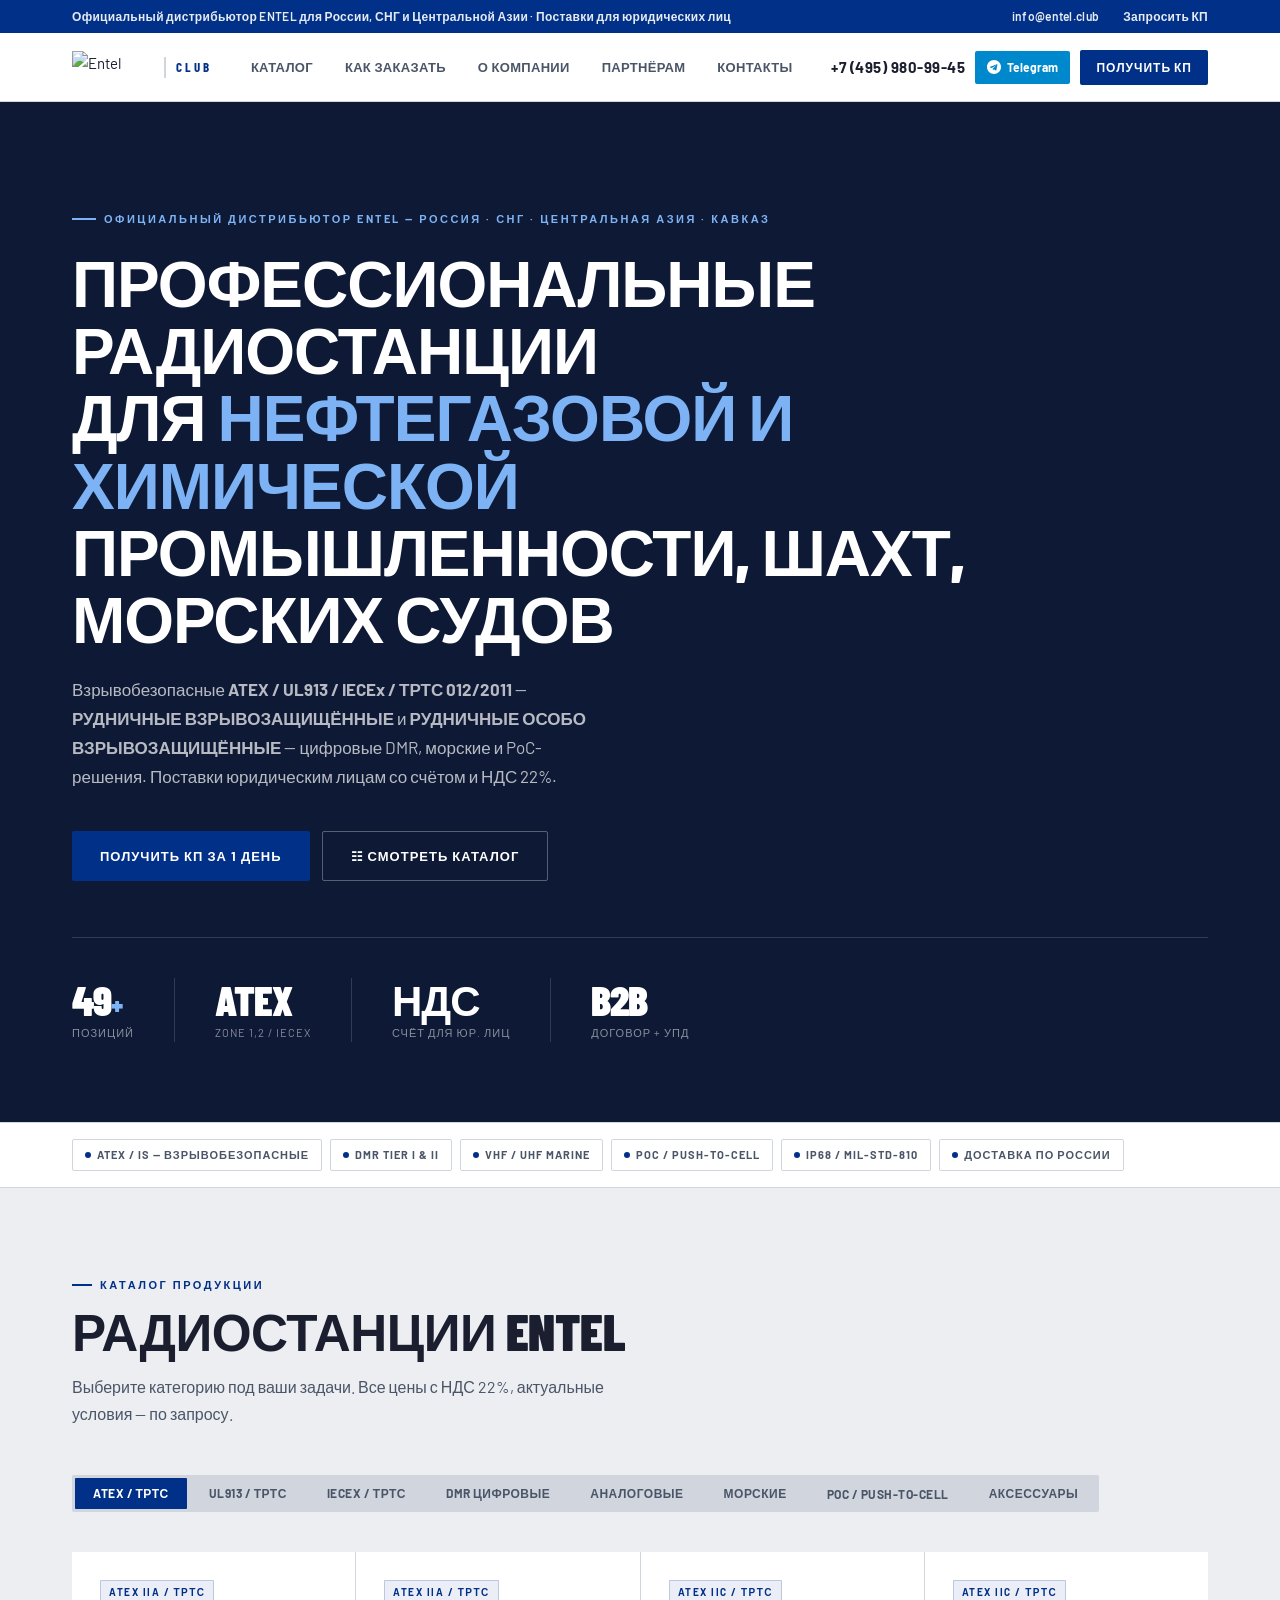
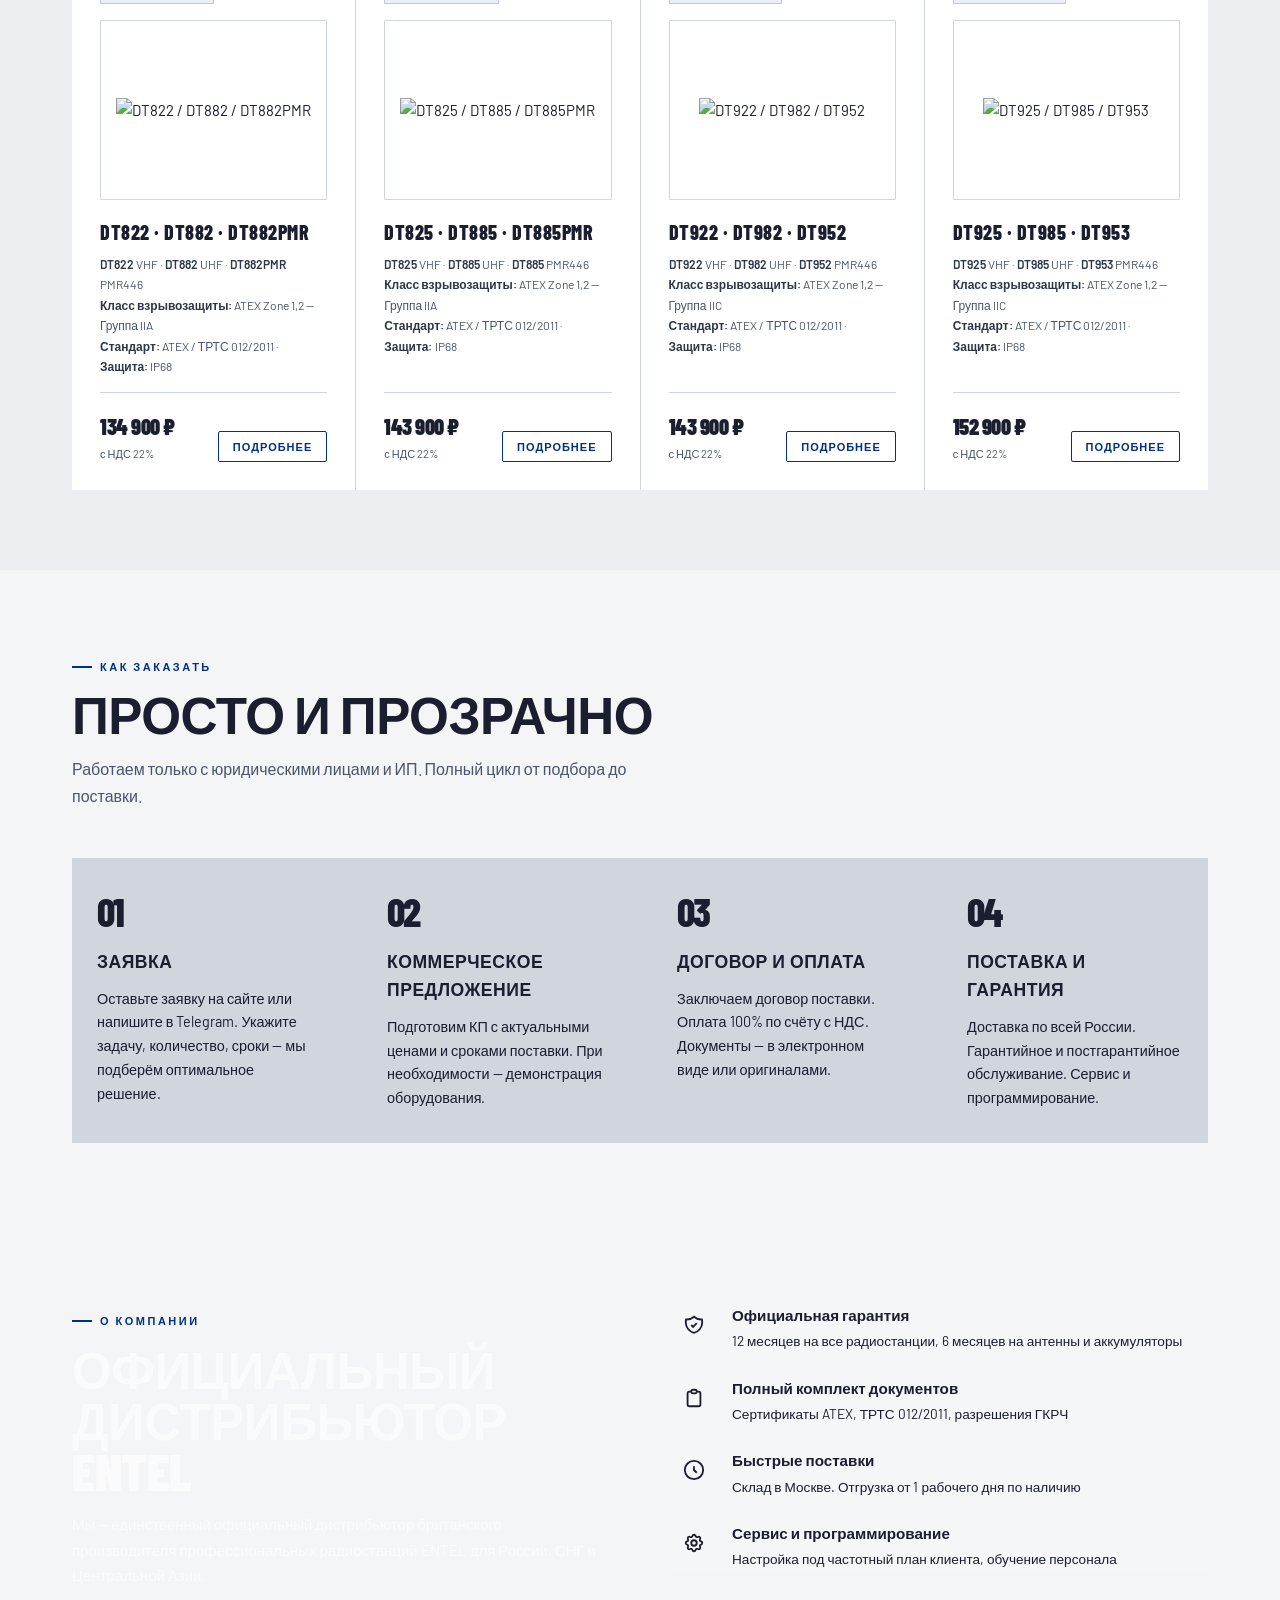
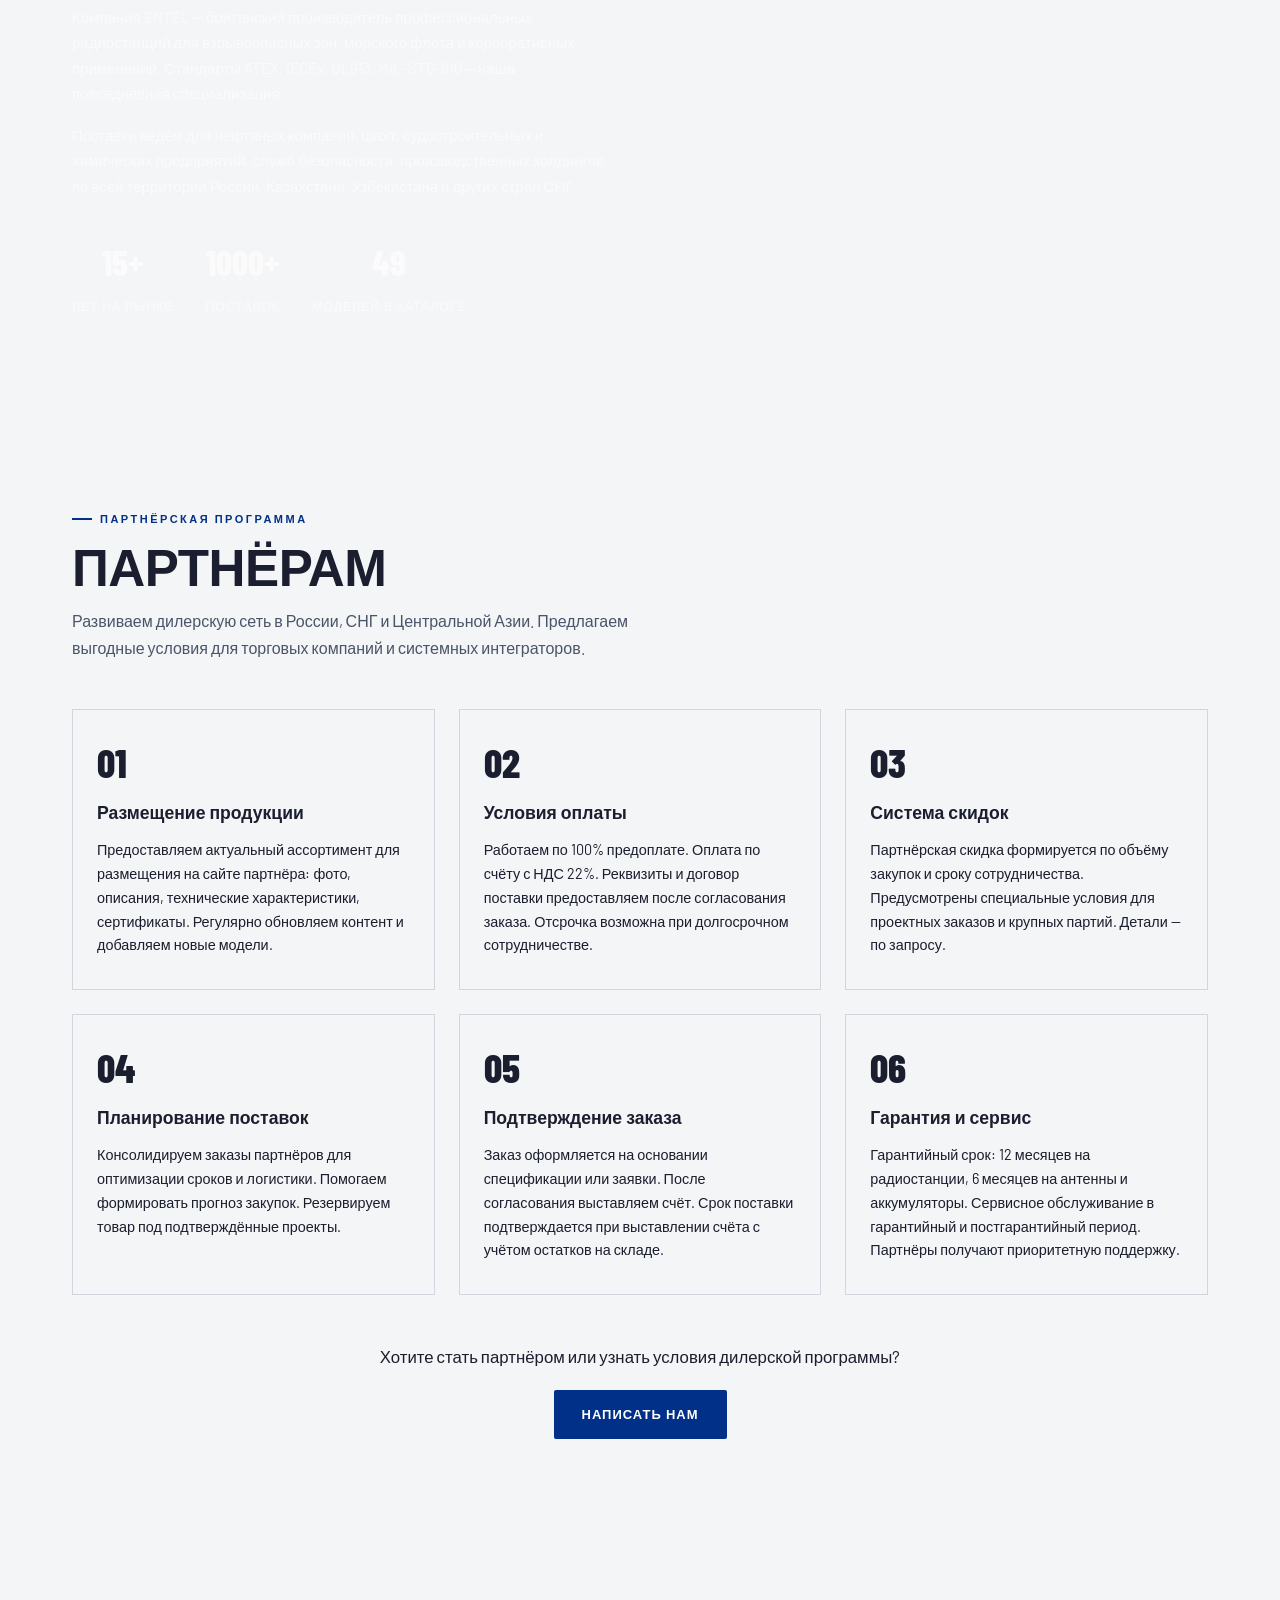
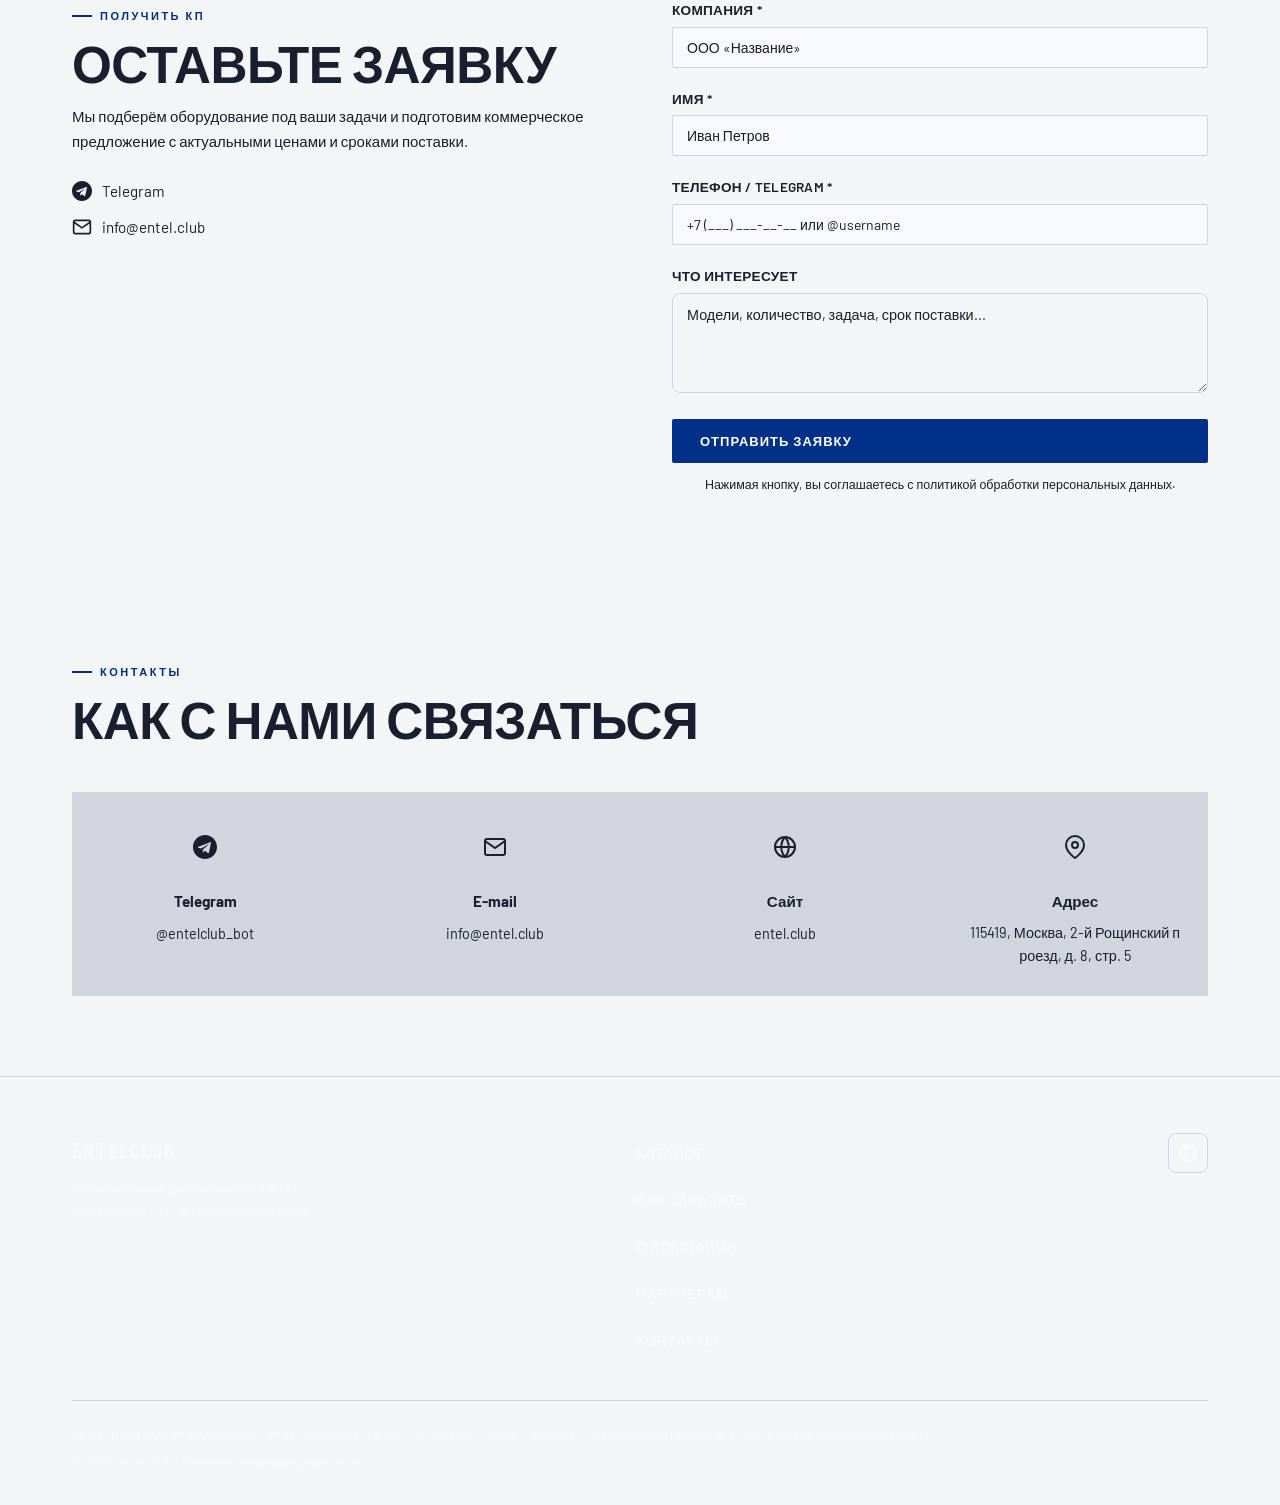
==== commit fa1e01ab: "Update catalog: full site with partners section, fixed CSS hover" ====
--- a/index.html
+++ b/index.html
@@ -1,1758 +1,117 @@
 <!DOCTYPE html>
 <html lang="ru">
 <head>
-  <meta charset="UTF-8">
-  <meta name="viewport" content="width=device-width, initial-scale=1.0">
-  <title>ENTEL.CLUB — Радиостанции ATEX, UL913, IECEx для нефтегазовой и химической отрасли, шахт и морских судов</title>
-  <meta name="description" content="Поставки радиостанций ENTEL: взрывобезопасные ATEX/UL913/IECEx/ТРТС, DMR, морские, PoC. Нефтегаз, химия, шахты, суда. Счёт с НДС 22% для юридических лиц.">
-  <meta name="robots" content="index, follow, max-image-preview:large">
-  <meta name="yandex-verification" content="">
-  <meta name="google-site-verification" content="">
-  <link rel="canonical" href="https://entel.club/">
-  <link rel="icon" type="image/png" href="https://i.ibb.co/8gRGxkNd/Entel-Logo-Grey-HQ.png">
-  <link rel="apple-touch-icon" href="https://i.ibb.co/8gRGxkNd/Entel-Logo-Grey-HQ.png">
-  <!-- Open Graph / соцсети и предпросмотр в поиске -->
-  <meta property="og:type" content="website">
-  <meta property="og:locale" content="ru_RU">
-  <meta property="og:site_name" content="ENTEL.CLUB">
-  <meta property="og:title" content="ENTEL.CLUB — Радиостанции ATEX, UL913, IECEx для нефтегазовой и химической промышленности">
-  <meta property="og:description" content="Поставки взрывобезопасных радиостанций ENTEL: ATEX/UL913/IECEx/ТР ТС, DMR, морские, PoC, аккумуляторы и аксессуары. Счёт с НДС 22% для юридических лиц.">
-  <meta property="og:url" content="https://entel.club/">
-  <meta property="og:image" content="https://i.ibb.co/QvJf7m6f/DTEx-No-Display-Front.jpg">
-  <meta name="twitter:card" content="summary_large_image">
-  <meta name="twitter:title" content="ENTEL.CLUB — взрывобезопасные радиостанции ATEX, UL913, IECEx">
-  <meta name="twitter:description" content="Каталог радиостанций и аксессуаров ENTEL для нефтегазовой и химической промышленности, шахт и морских судов. Поставки юрлицам с НДС 22%.">
-  <meta name="twitter:image" content="https://i.ibb.co/QvJf7m6f/DTEx-No-Display-Front.jpg">
-  <link rel="preconnect" href="https://fonts.googleapis.com">
-  <link rel="preconnect" href="https://fonts.gstatic.com" crossorigin>
-  <link href="https://fonts.googleapis.com/css2?family=Barlow+Condensed:wght@700;800;900&family=Barlow:wght@400;600;700&display=swap" rel="stylesheet">
-  <script type="application/ld+json">
-  {
-    "@context": "https://schema.org",
-    "@type": "Organization",
-    "name": "ENTEL.CLUB",
-    "url": "https://entel.club",
-    "description": "Официальный поставщик радиостанций ENTEL в России",
-    "contactPoint": {
-      "@type": "ContactPoint",
-      "telephone": "+7-495-980-99-45",
-      "contactType": "sales",
-      "availableLanguage": "Russian"
-    }
-  }
-  </script>
-  <script type="application/ld+json">
-  {
-    "@context": "https://schema.org",
-    "@type": "ItemList",
-    "name": "Каталог радиостанций и аксессуаров ENTEL",
-    "itemListElement": [
-      {
-        "@type": "ListItem",
-        "position": 1,
-        "item": {
-          "@type": "Product",
-          "@id": "https://entel.club/#p1",
-          "name": "ENTEL DT822 · DT882 · DT882PMR",
-          "image": "https://i.ibb.co/QvJf7m6f/DTEx-No-Display-Front.jpg",
-          "brand": {
-            "@type": "Brand",
-            "name": "ENTEL"
-          },
-          "url": "https://entel.club/#catalog",
-          "offers": {
-            "@type": "Offer",
-            "priceCurrency": "RUB",
-            "price": "134900",
-            "availability": "https://schema.org/InStock",
-            "url": "https://entel.club/#catalog",
-            "seller": {
-              "@type": "Organization",
-              "name": "ENTEL.CLUB"
-            }
-          }
-        }
-      },
-      {
-        "@type": "ListItem",
-        "position": 2,
-        "item": {
-          "@type": "Product",
-          "@id": "https://entel.club/#p2",
-          "name": "ENTEL DT825 · DT885 · DT885PMR",
-          "image": "https://i.ibb.co/MDfGwmt8/DTEx-Front-Display.jpg",
-          "brand": {
-            "@type": "Brand",
-            "name": "ENTEL"
-          },
-          "url": "https://entel.club/#catalog",
-          "offers": {
-            "@type": "Offer",
-            "priceCurrency": "RUB",
-            "price": "143900",
-            "availability": "https://schema.org/InStock",
-            "url": "https://entel.club/#catalog",
-            "seller": {
-              "@type": "Organization",
-              "name": "ENTEL.CLUB"
-            }
-          }
-        }
-      },
-      {
-        "@type": "ListItem",
-        "position": 3,
-        "item": {
-          "@type": "Product",
-          "@id": "https://entel.club/#p3",
-          "name": "ENTEL DT922 · DT982 · DT952",
-          "image": "https://i.ibb.co/QvJf7m6f/DTEx-No-Display-Front.jpg",
-          "brand": {
-            "@type": "Brand",
-            "name": "ENTEL"
-          },
-          "url": "https://entel.club/#catalog",
-          "offers": {
-            "@type": "Offer",
-            "priceCurrency": "RUB",
-            "price": "143900",
-            "availability": "https://schema.org/InStock",
-            "url": "https://entel.club/#catalog",
-            "seller": {
-              "@type": "Organization",
-              "name": "ENTEL.CLUB"
-            }
-          }
-        }
-      },
-      {
-        "@type": "ListItem",
-        "position": 4,
-        "item": {
-          "@type": "Product",
-          "@id": "https://entel.club/#p4",
-          "name": "ENTEL DT925 · DT985 · DT953",
-          "image": "https://i.ibb.co/MDfGwmt8/DTEx-Front-Display.jpg",
-          "brand": {
-            "@type": "Brand",
-            "name": "ENTEL"
-          },
-          "url": "https://entel.club/#catalog",
-          "offers": {
-            "@type": "Offer",
-            "priceCurrency": "RUB",
-            "price": "152900",
-            "availability": "https://schema.org/InStock",
-            "url": "https://entel.club/#catalog",
-            "seller": {
-              "@type": "Organization",
-              "name": "ENTEL.CLUB"
-            }
-          }
-        }
-      },
-      {
-        "@type": "ListItem",
-        "position": 5,
-        "item": {
-          "@type": "Product",
-          "@id": "https://entel.club/#p5",
-          "name": "ENTEL DX446E-IS · DX522-IS · DX582-IS",
-          "image": "https://i.ibb.co/KxtxhPSD/DX582-IS-Face-on.jpg",
-          "brand": {
-            "@type": "Brand",
-            "name": "ENTEL"
-          },
-          "url": "https://entel.club/#catalog",
-          "offers": {
-            "@type": "Offer",
-            "priceCurrency": "RUB",
-            "price": "62920",
-            "availability": "https://schema.org/InStock",
-            "url": "https://entel.club/#catalog",
-            "seller": {
-              "@type": "Organization",
-              "name": "ENTEL.CLUB"
-            }
-          }
-        }
-      },
-      {
-        "@type": "ListItem",
-        "position": 6,
-        "item": {
-          "@type": "Product",
-          "@id": "https://entel.club/#p6",
-          "name": "ENTEL DX446L-IS · DX525-IS · DX585-IS",
-          "image": "https://i.ibb.co/VcDJtkgw/DX585-IS-Face-on.jpg",
-          "brand": {
-            "@type": "Brand",
-            "name": "ENTEL"
-          },
-          "url": "https://entel.club/#catalog",
-          "offers": {
-            "@type": "Offer",
-            "priceCurrency": "RUB",
-            "price": "67420",
-            "availability": "https://schema.org/InStock",
-            "url": "https://entel.club/#catalog",
-            "seller": {
-              "@type": "Organization",
-              "name": "ENTEL.CLUB"
-            }
-          }
-        }
-      },
-      {
-        "@type": "ListItem",
-        "position": 7,
-        "item": {
-          "@type": "Product",
-          "@id": "https://entel.club/#p7",
-          "name": "ENTEL DT522 · DT582 · DT582PMR",
-          "image": "https://i.ibb.co/QvJf7m6f/DTEx-No-Display-Front.jpg",
-          "brand": {
-            "@type": "Brand",
-            "name": "ENTEL"
-          },
-          "url": "https://entel.club/#catalog",
-          "offers": {
-            "@type": "Offer",
-            "priceCurrency": "RUB",
-            "price": "112300",
-            "availability": "https://schema.org/InStock",
-            "url": "https://entel.club/#catalog",
-            "seller": {
-              "@type": "Organization",
-              "name": "ENTEL.CLUB"
-            }
-          }
-        }
-      },
-      {
-        "@type": "ListItem",
-        "position": 8,
-        "item": {
-          "@type": "Product",
-          "@id": "https://entel.club/#p8",
-          "name": "ENTEL DT525 · DT585 · DT585PMR",
-          "image": "https://i.ibb.co/MDfGwmt8/DTEx-Front-Display.jpg",
-          "brand": {
-            "@type": "Brand",
-            "name": "ENTEL"
-          },
-          "url": "https://entel.club/#catalog",
-          "offers": {
-            "@type": "Offer",
-            "priceCurrency": "RUB",
-            "price": "134900",
-            "availability": "https://schema.org/InStock",
-            "url": "https://entel.club/#catalog",
-            "seller": {
-              "@type": "Organization",
-              "name": "ENTEL.CLUB"
-            }
-          }
-        }
-      },
-      {
-        "@type": "ListItem",
-        "position": 9,
-        "item": {
-          "@type": "Product",
-          "@id": "https://entel.club/#p9",
-          "name": "ENTEL DX446E · DX422 · DX482",
-          "image": "https://i.ibb.co/ynNH2zCk/DX482-446-E-FRONT.jpg",
-          "brand": {
-            "@type": "Brand",
-            "name": "ENTEL"
-          },
-          "url": "https://entel.club/#catalog",
-          "offers": {
-            "@type": "Offer",
-            "priceCurrency": "RUB",
-            "price": "33170",
-            "availability": "https://schema.org/InStock",
-            "url": "https://entel.club/#catalog",
-            "seller": {
-              "@type": "Organization",
-              "name": "ENTEL.CLUB"
-            }
-          }
-        }
-      },
-      {
-        "@type": "ListItem",
-        "position": 10,
-        "item": {
-          "@type": "Product",
-          "@id": "https://entel.club/#p10",
-          "name": "ENTEL DX446L · DX425 · DX485",
-          "image": "https://i.ibb.co/cSzYnhBC/DX485-446-L-FRONT.jpg",
-          "brand": {
-            "@type": "Brand",
-            "name": "ENTEL"
-          },
-          "url": "https://entel.club/#catalog",
-          "offers": {
-            "@type": "Offer",
-            "priceCurrency": "RUB",
-            "price": "42100",
-            "availability": "https://schema.org/InStock",
-            "url": "https://entel.club/#catalog",
-            "seller": {
-              "@type": "Organization",
-              "name": "ENTEL.CLUB"
-            }
-          }
-        }
-      },
-      {
-        "@type": "ListItem",
-        "position": 11,
-        "item": {
-          "@type": "Product",
-          "@id": "https://entel.club/#p11",
-          "name": "ENTEL Ретранслятор DR482",
-          "image": "https://i.ibb.co/Z6VSTbLH/Entel-Digital-repeater-View-on.jpg",
-          "brand": {
-            "@type": "Brand",
-            "name": "ENTEL"
-          },
-          "url": "https://entel.club/#catalog",
-          "offers": {
-            "@type": "Offer",
-            "priceCurrency": "RUB",
-            "price": "245990",
-            "availability": "https://schema.org/InStock",
-            "url": "https://entel.club/#catalog",
-            "seller": {
-              "@type": "Organization",
-              "name": "ENTEL.CLUB"
-            }
-          }
-        }
-      },
-      {
-        "@type": "ListItem",
-        "position": 12,
-        "item": {
-          "@type": "Product",
-          "@id": "https://entel.club/#p12",
-          "name": "ENTEL HT712 · HT722 · HT782",
-          "image": "https://i.ibb.co/B2pxQQB4/HT782-Front.jpg",
-          "brand": {
-            "@type": "Brand",
-            "name": "ENTEL"
-          },
-          "url": "https://entel.club/#catalog",
-          "offers": {
-            "@type": "Offer",
-            "priceCurrency": "RUB",
-            "price": "41100",
-            "availability": "https://schema.org/InStock",
-            "url": "https://entel.club/#catalog",
-            "seller": {
-              "@type": "Organization",
-              "name": "ENTEL.CLUB"
-            }
-          }
-        }
-      },
-      {
-        "@type": "ListItem",
-        "position": 13,
-        "item": {
-          "@type": "Product",
-          "@id": "https://entel.club/#p13",
-          "name": "ENTEL HT713 · HT723 · HT783",
-          "image": "https://i.ibb.co/SwCD28pS/HT783-Front-Full.jpg",
-          "brand": {
-            "@type": "Brand",
-            "name": "ENTEL"
-          },
-          "url": "https://entel.club/#catalog",
-          "offers": {
-            "@type": "Offer",
-            "priceCurrency": "RUB",
-            "price": "46390",
-            "availability": "https://schema.org/InStock",
-            "url": "https://entel.club/#catalog",
-            "seller": {
-              "@type": "Organization",
-              "name": "ENTEL.CLUB"
-            }
-          }
-        }
-      },
-      {
-        "@type": "ListItem",
-        "position": 14,
-        "item": {
-          "@type": "Product",
-          "@id": "https://entel.club/#p14",
-          "name": "ENTEL HT726 · HT786 · MPT1327 «Т»",
-          "image": "https://i.ibb.co/Fbj6GZHM/HT7-X6-Front.jpg",
-          "brand": {
-            "@type": "Brand",
-            "name": "ENTEL"
-          },
-          "url": "https://entel.club/#catalog",
-          "offers": {
-            "@type": "Offer",
-            "priceCurrency": "RUB",
-            "price": "98990",
-            "availability": "https://schema.org/InStock",
-            "url": "https://entel.club/#catalog",
-            "seller": {
-              "@type": "Organization",
-              "name": "ENTEL.CLUB"
-            }
-          }
-        }
-      },
-      {
-        "@type": "ListItem",
-        "position": 15,
-        "item": {
-          "@type": "Product",
-          "@id": "https://entel.club/#p15",
-          "name": "ENTEL DT885 FF IIB* · DT985 FF IIC",
-          "image": "https://i.ibb.co/hS9vKPD/DTEx-UHF-Front.jpg",
-          "brand": {
-            "@type": "Brand",
-            "name": "ENTEL"
-          },
-          "url": "https://entel.club/#catalog",
-          "offers": {
-            "@type": "Offer",
-            "priceCurrency": "RUB",
-            "price": "145900",
-            "availability": "https://schema.org/InStock",
-            "url": "https://entel.club/#catalog",
-            "seller": {
-              "@type": "Organization",
-              "name": "ENTEL.CLUB"
-            }
-          }
-        }
-      },
-      {
-        "@type": "ListItem",
-        "position": 16,
-        "item": {
-          "@type": "Product",
-          "@id": "https://entel.club/#p16",
-          "name": "ENTEL DT844 FF IIB* · DT944 FF IIC",
-          "image": "https://i.ibb.co/7dnvQ30k/DTEx-VHF-Front.jpg",
-          "brand": {
-            "@type": "Brand",
-            "name": "ENTEL"
-          },
-          "url": "https://entel.club/#catalog",
-          "offers": {
-            "@type": "Offer",
-            "priceCurrency": "RUB",
-            "price": "145900",
-            "availability": "https://schema.org/InStock",
-            "url": "https://entel.club/#catalog",
-            "seller": {
-              "@type": "Organization",
-              "name": "ENTEL.CLUB"
-            }
-          }
-        }
-      },
-      {
-        "@type": "ListItem",
-        "position": 17,
-        "item": {
-          "@type": "Product",
-          "@id": "https://entel.club/#p17",
-          "name": "ENTEL DN495 PoC & Wi-Fi",
-          "image": "https://i.ibb.co/5XgXBjn8/DN-FRONT-SIDE.jpg",
-          "brand": {
-            "@type": "Brand",
-            "name": "ENTEL"
-          },
-          "url": "https://entel.club/#catalog",
-          "offers": {
-            "@type": "Offer",
-            "priceCurrency": "RUB",
-            "availability": "https://schema.org/InStock",
-            "url": "https://entel.club/#catalog",
-            "seller": {
-              "@type": "Organization",
-              "name": "ENTEL.CLUB"
-            }
-          }
-        }
-      },
-      {
-        "@type": "ListItem",
-        "position": 18,
-        "item": {
-          "@type": "Product",
-          "@id": "https://entel.club/#p19",
-          "name": "ENTEL Универсальный шлюз для P1",
-          "image": "https://i.ibb.co/d0rgCtSX/E-Po-C-Gateway.jpg",
-          "brand": {
-            "@type": "Brand",
-            "name": "ENTEL"
-          },
-          "url": "https://entel.club/#catalog",
-          "offers": {
-            "@type": "Offer",
-            "priceCurrency": "RUB",
-            "availability": "https://schema.org/InStock",
-            "url": "https://entel.club/#catalog",
-            "seller": {
-              "@type": "Organization",
-              "name": "ENTEL.CLUB"
-            }
-          }
-        }
-      },
-      {
-        "@type": "ListItem",
-        "position": 19,
-        "item": {
-          "@type": "Product",
-          "@id": "https://entel.club/#p20",
-          "name": "ENTEL Аккумулятор Li-Ion CNB450E",
-          "image": "https://i.ibb.co/SD3rjrby/CNB450E.jpg",
-          "brand": {
-            "@type": "Brand",
-            "name": "ENTEL"
-          },
-          "url": "https://entel.club/#catalog",
-          "offers": {
-            "@type": "Offer",
-            "priceCurrency": "RUB",
-            "price": "10900",
-            "availability": "https://schema.org/InStock",
-            "url": "https://entel.club/#catalog",
-            "seller": {
-              "@type": "Organization",
-              "name": "ENTEL.CLUB"
-            }
-          }
-        }
-      },
-      {
-        "@type": "ListItem",
-        "position": 20,
-        "item": {
-          "@type": "Product",
-          "@id": "https://entel.club/#p21",
-          "name": "ENTEL Аккумулятор Li-Ion CNB750E",
-          "image": "https://i.ibb.co/8ghkHwb2/CNB750-E-160603-110941.jpg",
-          "brand": {
-            "@type": "Brand",
-            "name": "ENTEL"
-          },
-          "url": "https://entel.club/#catalog",
-          "offers": {
-            "@type": "Offer",
-            "priceCurrency": "RUB",
-            "price": "11100",
-            "availability": "https://schema.org/InStock",
-            "url": "https://entel.club/#catalog",
-            "seller": {
-              "@type": "Organization",
-              "name": "ENTEL.CLUB"
-            }
-          }
-        }
-      },
-      {
-        "@type": "ListItem",
-        "position": 21,
-        "item": {
-          "@type": "Product",
-          "@id": "https://entel.club/#p22",
-          "name": "ENTEL Зарядное устройство одиночное",
-          "image": "https://i.ibb.co/LDTw7BWT/Single-charger-side-Suggestion.jpg",
-          "brand": {
-            "@type": "Brand",
-            "name": "ENTEL"
-          },
-          "url": "https://entel.club/#catalog",
-          "offers": {
-            "@type": "Offer",
-            "priceCurrency": "RUB",
-            "price": "6790",
-            "availability": "https://schema.org/InStock",
-            "url": "https://entel.club/#catalog",
-            "seller": {
-              "@type": "Organization",
-              "name": "ENTEL.CLUB"
-            }
-          }
-        }
-      },
-      {
-        "@type": "ListItem",
-        "position": 22,
-        "item": {
-          "@type": "Product",
-          "@id": "https://entel.club/#p23",
-          "name": "ENTEL Мультизарядное устройство 6 слотов",
-          "image": "https://i.ibb.co/7J6GRHdt/six-pod-charger-Side.jpg",
-          "brand": {
-            "@type": "Brand",
-            "name": "ENTEL"
-          },
-          "url": "https://entel.club/#catalog",
-          "offers": {
-            "@type": "Offer",
-            "priceCurrency": "RUB",
-            "price": "48960",
-            "availability": "https://schema.org/InStock",
-            "url": "https://entel.club/#catalog",
-            "seller": {
-              "@type": "Organization",
-              "name": "ENTEL.CLUB"
-            }
-          }
-        }
-      },
-      {
-        "@type": "ListItem",
-        "position": 23,
-        "item": {
-          "@type": "Product",
-          "@id": "https://entel.club/#p24",
-          "name": "ENTEL Кнопка PTT для коммутации различных видов гарнитур",
-          "image": "https://i.ibb.co/XkjFM9qs/ptt3.jpg",
-          "brand": {
-            "@type": "Brand",
-            "name": "ENTEL"
-          },
-          "url": "https://entel.club/#catalog",
-          "offers": {
-            "@type": "Offer",
-            "priceCurrency": "RUB",
-            "price": "8300",
-            "availability": "https://schema.org/InStock",
-            "url": "https://entel.club/#catalog",
-            "seller": {
-              "@type": "Organization",
-              "name": "ENTEL.CLUB"
-            }
-          }
-        }
-      },
-      {
-        "@type": "ListItem",
-        "position": 24,
-        "item": {
-          "@type": "Product",
-          "@id": "https://entel.club/#p25",
-          "name": "ENTEL Тяжёлая гарнитура шумозащитная",
-          "image": "https://i.ibb.co/LGgDk7z/CHPHX-DX-1.jpg",
-          "brand": {
-            "@type": "Brand",
-            "name": "ENTEL"
-          },
-          "url": "https://entel.club/#catalog",
-          "offers": {
-            "@type": "Offer",
-            "priceCurrency": "RUB",
-            "price": "62920",
-            "availability": "https://schema.org/InStock",
-            "url": "https://entel.club/#catalog",
-            "seller": {
-              "@type": "Organization",
-              "name": "ENTEL.CLUB"
-            }
-          }
-        }
-      },
-      {
-        "@type": "ListItem",
-        "position": 25,
-        "item": {
-          "@type": "Product",
-          "@id": "https://entel.club/#p26",
-          "name": "ENTEL Выносной микрофон-динамик IP68 для моделей HT",
-          "image": "https://i.ibb.co/FbF5J97B/CMP450-DX-close.jpg",
-          "brand": {
-            "@type": "Brand",
-            "name": "ENTEL"
-          },
-          "url": "https://entel.club/#catalog",
-          "offers": {
-            "@type": "Offer",
-            "priceCurrency": "RUB",
-            "price": "16900",
-            "availability": "https://schema.org/InStock",
-            "url": "https://entel.club/#catalog",
-            "seller": {
-              "@type": "Organization",
-              "name": "ENTEL.CLUB"
-            }
-          }
-        }
-      },
-      {
-        "@type": "ListItem",
-        "position": 26,
-        "item": {
-          "@type": "Product",
-          "@id": "https://entel.club/#p27",
-          "name": "ENTEL Антенна штыревая VHF",
-          "image": "https://i.ibb.co/SDJ1F5rD/ant-vhf.jpg",
-          "brand": {
-            "@type": "Brand",
-            "name": "ENTEL"
-          },
-          "url": "https://entel.club/#catalog",
-          "offers": {
-            "@type": "Offer",
-            "priceCurrency": "RUB",
-            "price": "4600",
-            "availability": "https://schema.org/InStock",
-            "url": "https://entel.club/#catalog",
-            "seller": {
-              "@type": "Organization",
-              "name": "ENTEL.CLUB"
-            }
-          }
-        }
-      },
-      {
-        "@type": "ListItem",
-        "position": 27,
-        "item": {
-          "@type": "Product",
-          "@id": "https://entel.club/#p28",
-          "name": "ENTEL Антенна штыревая UHF",
-          "image": "https://i.ibb.co/Z1xb4qJY/ANT-UHF.jpg",
-          "brand": {
-            "@type": "Brand",
-            "name": "ENTEL"
-          },
-          "url": "https://entel.club/#catalog",
-          "offers": {
-            "@type": "Offer",
-            "priceCurrency": "RUB",
-            "price": "4600",
-            "availability": "https://schema.org/InStock",
-            "url": "https://entel.club/#catalog",
-            "seller": {
-              "@type": "Organization",
-              "name": "ENTEL.CLUB"
-            }
-          }
-        }
-      },
-      {
-        "@type": "ListItem",
-        "position": 28,
-        "item": {
-          "@type": "Product",
-          "@id": "https://entel.club/#p29",
-          "name": "ENTEL Плечевая кобура (для радиостанций без клавиатуры)",
-          "image": "https://i.ibb.co/rRMLdmK5/CLC.jpg",
-          "brand": {
-            "@type": "Brand",
-            "name": "ENTEL"
-          },
-          "url": "https://entel.club/#catalog",
-          "offers": {
-            "@type": "Offer",
-            "priceCurrency": "RUB",
-            "availability": "https://schema.org/InStock",
-            "url": "https://entel.club/#catalog",
-            "seller": {
-              "@type": "Organization",
-              "name": "ENTEL.CLUB"
-            }
-          }
-        }
-      },
-      {
-        "@type": "ListItem",
-        "position": 29,
-        "item": {
-          "@type": "Product",
-          "@id": "https://entel.club/#p32",
-          "name": "ENTEL Костнопроводная гарнитура CXR5",
-          "image": "https://i.ibb.co/xqF90r48/CXR5-450-DX.jpg",
-          "brand": {
-            "@type": "Brand",
-            "name": "ENTEL"
-          },
-          "url": "https://entel.club/#catalog",
-          "offers": {
-            "@type": "Offer",
-            "priceCurrency": "RUB",
-            "price": "112500",
-            "availability": "https://schema.org/InStock",
-            "url": "https://entel.club/#catalog",
-            "seller": {
-              "@type": "Organization",
-              "name": "ENTEL.CLUB"
-            }
-          }
-        }
-      },
-      {
-        "@type": "ListItem",
-        "position": 30,
-        "item": {
-          "@type": "Product",
-          "@id": "https://entel.club/#p33",
-          "name": "ENTEL Гарнитура взрывозащищённая ATEX EA12/DT9",
-          "image": "https://i.ibb.co/tw9CQT7f/EA12-450-DX.jpg",
-          "brand": {
-            "@type": "Brand",
-            "name": "ENTEL"
-          },
-          "url": "https://entel.club/#catalog",
-          "offers": {
-            "@type": "Offer",
-            "priceCurrency": "RUB",
-            "price": "14500",
-            "availability": "https://schema.org/InStock",
-            "url": "https://entel.club/#catalog",
-            "seller": {
-              "@type": "Organization",
-              "name": "ENTEL.CLUB"
-            }
-          }
-        }
-      },
-      {
-        "@type": "ListItem",
-        "position": 31,
-        "item": {
-          "@type": "Product",
-          "@id": "https://entel.club/#p40",
-          "name": "ENTEL Ларингофон взрывозащищенный ATEX",
-          "image": "https://i.ibb.co/Z9FJrWs/CXR16-DT-DX.png",
-          "brand": {
-            "@type": "Brand",
-            "name": "ENTEL"
-          },
-          "url": "https://entel.club/#catalog",
-          "offers": {
-            "@type": "Offer",
-            "priceCurrency": "RUB",
-            "price": "112500",
-            "availability": "https://schema.org/InStock",
-            "url": "https://entel.club/#catalog",
-            "seller": {
-              "@type": "Organization",
-              "name": "ENTEL.CLUB"
-            }
-          }
-        }
-      },
-      {
-        "@type": "ListItem",
-        "position": 32,
-        "item": {
-          "@type": "Product",
-          "@id": "https://entel.club/#p41",
-          "name": "ENTEL Наушники для тяжелых условий взрывозащищенные CHPHD/DT9/DX-IS",
-          "image": "https://i.ibb.co/fVJWhvGD/CHPHD-DT9.png",
-          "brand": {
-            "@type": "Brand",
-            "name": "ENTEL"
-          },
-          "url": "https://entel.club/#catalog",
-          "offers": {
-            "@type": "Offer",
-            "priceCurrency": "RUB",
-            "price": "62920",
-            "availability": "https://schema.org/InStock",
-            "url": "https://entel.club/#catalog",
-            "seller": {
-              "@type": "Organization",
-              "name": "ENTEL.CLUB"
-            }
-          }
-        }
-      },
-      {
-        "@type": "ListItem",
-        "position": 33,
-        "item": {
-          "@type": "Product",
-          "@id": "https://entel.club/#p42",
-          "name": "ENTEL Наушник одинарный для каски CHP450HS/DX",
-          "image": "https://i.ibb.co/v4Zv2WCV/CHP450-HS-DX.png",
-          "brand": {
-            "@type": "Brand",
-            "name": "ENTEL"
-          },
-          "url": "https://entel.club/#catalog",
-          "offers": {
-            "@type": "Offer",
-            "priceCurrency": "RUB",
-            "price": "57590",
-            "availability": "https://schema.org/InStock",
-            "url": "https://entel.club/#catalog",
-            "seller": {
-              "@type": "Organization",
-              "name": "ENTEL.CLUB"
-            }
-          }
-        }
-      },
-      {
-        "@type": "ListItem",
-        "position": 34,
-        "item": {
-          "@type": "Product",
-          "@id": "https://entel.club/#p43",
-          "name": "ENTEL SAVOX C-C550 Взрывобезопасный выносной микрофон",
-          "image": "https://i.ibb.co/Vc2GWHyp/2026-06-07-145432.png",
-          "brand": {
-            "@type": "Brand",
-            "name": "ENTEL"
-          },
-          "url": "https://entel.club/#catalog",
-          "offers": {
-            "@type": "Offer",
-            "priceCurrency": "RUB",
-            "availability": "https://schema.org/InStock",
-            "url": "https://entel.club/#catalog",
-            "seller": {
-              "@type": "Organization",
-              "name": "ENTEL.CLUB"
-            }
-          }
-        }
-      },
-      {
-        "@type": "ListItem",
-        "position": 35,
-        "item": {
-          "@type": "Product",
-          "@id": "https://entel.club/#p35",
-          "name": "ENTEL HT644",
-          "image": "https://i.ibb.co/xqCr9kNt/HT644-Front.jpg",
-          "brand": {
-            "@type": "Brand",
-            "name": "ENTEL"
-          },
-          "url": "https://entel.club/#catalog",
-          "offers": {
-            "@type": "Offer",
-            "priceCurrency": "RUB",
-            "availability": "https://schema.org/InStock",
-            "url": "https://entel.club/#catalog",
-            "seller": {
-              "@type": "Organization",
-              "name": "ENTEL.CLUB"
-            }
-          }
-        }
-      },
-      {
-        "@type": "ListItem",
-        "position": 36,
-        "item": {
-          "@type": "Product",
-          "@id": "https://entel.club/#p36",
-          "name": "ENTEL Плечевая кобура (для радиостанций с клавиатурой)",
-          "image": "https://i.ibb.co/r27kQyr7/CLC-1.jpg",
-          "brand": {
-            "@type": "Brand",
-            "name": "ENTEL"
-          },
-          "url": "https://entel.club/#catalog",
-          "offers": {
-            "@type": "Offer",
-            "priceCurrency": "RUB",
-            "availability": "https://schema.org/InStock",
-            "url": "https://entel.club/#catalog",
-            "seller": {
-              "@type": "Organization",
-              "name": "ENTEL.CLUB"
-            }
-          }
-        }
-      },
-      {
-        "@type": "ListItem",
-        "position": 37,
-        "item": {
-          "@type": "Product",
-          "@id": "https://entel.club/#p37",
-          "name": "ENTEL Аккумулятор Li-Ion CNB450E-IS",
-          "image": "https://i.ibb.co/SD3rjrby/CNB450E.jpg",
-          "brand": {
-            "@type": "Brand",
-            "name": "ENTEL"
-          },
-          "url": "https://entel.club/#catalog",
-          "offers": {
-            "@type": "Offer",
-            "priceCurrency": "RUB",
-            "price": "26300",
-            "availability": "https://schema.org/InStock",
-            "url": "https://entel.club/#catalog",
-            "seller": {
-              "@type": "Organization",
-              "name": "ENTEL.CLUB"
-            }
-          }
-        }
-      },
-      {
-        "@type": "ListItem",
-        "position": 38,
-        "item": {
-          "@type": "Product",
-          "@id": "https://entel.club/#p38",
-          "name": "ENTEL Аккумулятор Li-Ion CNB550EV2",
-          "image": "https://i.ibb.co/8ghkHwb2/CNB750-E-160603-110941.jpg",
-          "brand": {
-            "@type": "Brand",
-            "name": "ENTEL"
-          },
-          "url": "https://entel.club/#catalog",
-          "offers": {
-            "@type": "Offer",
-            "priceCurrency": "RUB",
-            "price": "26900",
-            "availability": "https://schema.org/InStock",
-            "url": "https://entel.club/#catalog",
-            "seller": {
-              "@type": "Organization",
-              "name": "ENTEL.CLUB"
-            }
-          }
-        }
-      },
-      {
-        "@type": "ListItem",
-        "position": 39,
-        "item": {
-          "@type": "Product",
-          "@id": "https://entel.club/#p39",
-          "name": "ENTEL Аккумулятор Li-Ion CNB950EV2",
-          "image": "https://i.ibb.co/8ghkHwb2/CNB750-E-160603-110941.jpg",
-          "brand": {
-            "@type": "Brand",
-            "name": "ENTEL"
-          },
-          "url": "https://entel.club/#catalog",
-          "offers": {
-            "@type": "Offer",
-            "priceCurrency": "RUB",
-            "price": "32100",
-            "availability": "https://schema.org/InStock",
-            "url": "https://entel.club/#catalog",
-            "seller": {
-              "@type": "Organization",
-              "name": "ENTEL.CLUB"
-            }
-          }
-        }
-      }
-    ]
-  }
-  </script>
-  <style>
-    *, *::before, *::after { box-sizing: border-box; margin: 0; padding: 0; }
-    :root {
-      --red:    #003087;
-      --red-dk: #002070;
-      --black:  #f4f5f7;
-      --dark:   #eceef2;
-      --dark2:  #ffffff;
-      --dark3:  #f0f2f6;
-      --border: #d0d5de;
-      --white:  #1a1e2e;
-      --grey:   #4a5568;
-      --grey-lt:#2d3748;
-      --font-display: 'Barlow Condensed', 'Arial Narrow', Arial, sans-serif;
-      --font-body:    'Barlow', Arial, sans-serif;
-      --max-w: 1200px;
-      --r: 2px;
-      --t: 0.18s ease;
-    }
-    html { scroll-behavior: smooth; }
-    body {
-      font-family: var(--font-body);
-      background: var(--black);
-      color: var(--white);
-      font-size: 15px;
-      line-height: 1.6;
-      -webkit-font-smoothing: antialiased;
-    }
-    a { color: inherit; text-decoration: none; }
-    img { max-width: 100%; display: block; }
-    button { cursor: pointer; border: none; background: none; font-family: var(--font-body); }
-    .container { max-width: var(--max-w); margin: 0 auto; padding: 0 32px; }
-    section { padding: 80px 0; }
-    /* ── TOP BAR ── */
-    .topbar {
-      background: var(--red);
-      color: rgba(255,255,255,0.9);
-      font-size: 12px;
-      font-weight: 600;
-      padding: 7px 0;
-      letter-spacing: 0.3px;
-    }
-    .topbar .container { display: flex; justify-content: space-between; align-items: center; }
-    .topbar a { color: rgba(255,255,255,0.9); transition: color var(--t); }
-    .topbar a:hover { color: #fff; }
-    .topbar-right { display: flex; gap: 24px; }
-    /* ── HEADER ── */
-    header {
-      position: sticky; top: 0; z-index: 100;
-      background: #ffffff;
-      border-bottom: 1px solid var(--border);
-      transition: box-shadow var(--t);
-    }
-    .header-inner {
-      display: flex; align-items: center;
-      justify-content: space-between; height: 68px;
-    }
-    .logo-wrap { display: flex; align-items: center; gap: 10px; }
-    .logo-img {
-      height: 32px;
-      width: auto;
-      object-fit: contain;
-    }
-    .logo-img-fallback {
-      font-family: var(--font-display);
-      font-size: 30px;
-      font-weight: 900;
-      letter-spacing: -1px;
-      color: #1a1e2e;
-      line-height: 1;
-    }
-    .logo-dot { color: var(--red); }
-    .logo-club {
-      font-family: var(--font-display);
-      font-size: 13px;
-      font-weight: 700;
-      letter-spacing: 3px;
-      color: var(--red);
-      text-transform: uppercase;
-      border-left: 2px solid var(--border);
-      padding-left: 10px;
-      margin-left: 2px;
-    }
-    nav { display: flex; }
-    nav a {
-      font-size: 13px; font-weight: 600;
-      color: #4a5568; padding: 8px 16px;
-      transition: color var(--t); white-space: nowrap;
-      letter-spacing: 0.3px; text-transform: uppercase;
-    }
-    nav a:hover { color: #1a1e2e; }
-    .header-contacts { display: flex; align-items: center; gap: 10px; }
-    .phone-link {
-      font-size: 15px; font-weight: 700; color: #1a1e2e;
-      white-space: nowrap; letter-spacing: 0.5px;
-    }
-    .phone-link:hover { color: var(--red); }
-    .btn-tg {
-      display: inline-flex; align-items: center; gap: 6px;
-      background: #0088CC; color: #fff; font-size: 12px; font-weight: 700;
-      padding: 7px 12px; border-radius: var(--r); transition: opacity var(--t);
-    }
-    .btn-tg:hover { opacity: 0.85; }
-    /* ── HERO ── */
-    .hero {
-      position: relative;
-      background: #0e1a35;
-      overflow: hidden;
-      min-height: 620px;
-      display: flex; align-items: center;
-      padding: 0;
-    }
-    .hero-bg {
-      position: absolute; inset: 0;
-      background-image: url('https://i.ibb.co/BSDWHNY/DTEx-Front-Display-Close-Up.jpg');
-      background-size: cover;
-      background-position: center center;
-      opacity: 1;
-    }
-    .hero-bg::after {
-      content: '';
-      position: absolute; inset: 0;
-      background: linear-gradient(100deg, #0e1a35 38%, rgba(14,26,53,0.7) 65%, rgba(14,26,53,0.2) 100%);
-    }
-    .hero-inner {
-      position: relative; z-index: 1;
-      width: 100%; padding: 100px 0 80px;
-    }
-    .hero-label {
-      display: inline-flex; align-items: center; gap: 8px;
-      font-size: 11px; font-weight: 700; letter-spacing: 2.5px;
-      text-transform: uppercase; color: #7db3f5;
-      margin-bottom: 20px;
-    }
-    .hero-label::before {
-      content: ''; display: block;
-      width: 24px; height: 2px; background: #7db3f5;
-    }
-    .hero h1 {
-      font-family: var(--font-display);
-      font-size: clamp(36px, 5.2vw, 64px);
-      font-weight: 900; line-height: 1.05;
-      letter-spacing: -1px;
-      text-transform: uppercase;
-      color: #ffffff;
-      margin-bottom: 24px;
-    }
-    .hero h1 .accent { color: #7db3f5; }
-    .hero-desc {
-      font-size: 17px; color: rgba(255,255,255,0.7); line-height: 1.7;
-      margin-bottom: 40px; max-width: 520px;
-    }
-    .hero-actions { display: flex; gap: 12px; flex-wrap: wrap; margin-bottom: 56px; }
-    .btn-primary {
-      display: inline-flex; align-items: center; gap: 8px;
-      background: var(--red); color: #fff;
-      font-size: 13px; font-weight: 700; letter-spacing: 1px;
-      text-transform: uppercase;
-      padding: 14px 28px; border-radius: var(--r);
-      transition: background var(--t);
-    }
-    .btn-primary:hover { background: var(--red-dk); }
-    .btn-outline {
-      display: inline-flex; align-items: center; gap: 8px;
-      background: transparent; color: #fff;
-      font-size: 13px; font-weight: 700; letter-spacing: 1px;
-      text-transform: uppercase;
-      padding: 14px 28px; border-radius: var(--r);
-      border: 1.5px solid rgba(255,255,255,0.3);
-      transition: border-color var(--t), background var(--t);
-    }
-    .btn-outline:hover { border-color: rgba(255,255,255,0.6); background: rgba(255,255,255,0.05); }
-    .hero-stats {
-      display: flex; gap: 0;
-      border-top: 1px solid rgba(255,255,255,0.15);
-      padding-top: 40px;
-    }
-    .hero-stat {
-      padding-right: 40px; margin-right: 40px;
-      border-right: 1px solid rgba(255,255,255,0.15);
-    }
-    .hero-stat:last-child { border-right: none; }
-    .hero-stat-value {
-      font-family: var(--font-display);
-      font-size: 42px; font-weight: 900; line-height: 1;
-      color: #ffffff; letter-spacing: -1px;
-    }
-    .hero-stat-value .u { color: #7db3f5; font-size: 28px; }
-    .hero-stat-label {
-      font-size: 11px; color: rgba(255,255,255,0.5);
-      text-transform: uppercase; letter-spacing: 1px;
-      margin-top: 4px;
-    }
-    /* ── BADGES STRIP ── */
-    .badges-strip {
-      background: #ffffff;
-      border-top: 1px solid var(--border);
-      border-bottom: 1px solid var(--border);
-      padding: 16px 0;
-    }
-    .badges-inner {
-      display: flex; gap: 8px; flex-wrap: wrap; align-items: center;
-    }
-    .badge {
-      display: inline-flex; align-items: center; gap: 6px;
-      font-size: 11px; font-weight: 700; letter-spacing: 1px;
-      text-transform: uppercase;
-      color: #4a5568;
-      border: 1px solid var(--border);
-      padding: 6px 12px; border-radius: var(--r);
-      transition: border-color var(--t), color var(--t);
-    }
-    .badge:hover { border-color: var(--red); color: #1a1e2e; }
-    .badge-dot { width: 6px; height: 6px; background: var(--red); border-radius: 50%; flex-shrink: 0; }
-    /* ── SECTION HEADERS ── */
-    .section-label {
-      display: inline-flex; align-items: center; gap: 8px;
-      font-size: 11px; font-weight: 700; letter-spacing: 2.5px;
-      text-transform: uppercase; color: var(--red); margin-bottom: 12px;
-    }
-    .section-label::before {
-      content: ''; display: block;
-      width: 20px; height: 2px; background: var(--red);
-    }
-    .section-title {
-      font-family: var(--font-display);
-      font-size: clamp(32px, 4vw, 52px);
-      font-weight: 900; letter-spacing: -0.5px;
-      text-transform: uppercase; line-height: 1.0; margin-bottom: 16px;
-    }
-    .section-subtitle { font-size: clamp(13px, 2.4vw, 16px); color: var(--grey); max-width: 560px; line-height: 1.7; }
-    .section-header { margin-bottom: 48px; }
-    .section-header-row {
-      display: flex; justify-content: space-between;
-      align-items: flex-end; margin-bottom: 48px; gap: 24px; flex-wrap: wrap;
-    }
-    /* ── CATALOG ── */
-    #catalog { background: var(--dark); }
-    .catalog-tabs {
-      display: flex; gap: 4px; margin-bottom: 40px;
-      background: var(--border); padding: 3px;
-      border-radius: var(--r); width: fit-content; flex-wrap: wrap;
-    }
-    .tab-btn {
-      font-family: var(--font-body);
-      font-size: 12px; font-weight: 700; letter-spacing: 0.5px;
-      text-transform: uppercase;
-      color: var(--grey); padding: 8px 18px;
-      border-radius: 1px; transition: all var(--t); background: transparent;
-    }
-    .tab-btn.active { background: var(--red); color: #fff; }
-    .tab-btn:hover:not(.active) { color: var(--white); }
-    .catalog-grid {
-      display: grid;
-      grid-template-columns: repeat(auto-fill, minmax(280px, 1fr));
-      gap: 1px; background: var(--border);
-    }
-    .product-card {
-      background: var(--dark2); padding: 28px;
-      display: flex; flex-direction: column;
-      transition: background var(--t);
-    }
-    .product-card:hover { background: var(--dark3); }
-    .product-tag {
-      display: inline-block; font-size: 10px; font-weight: 700;
-      letter-spacing: 1.5px; text-transform: uppercase;
-      padding: 3px 8px; border-radius: 1px; margin-bottom: 16px; width: fit-content;
-    }
-    .tag-atex   { background: rgba(0,48,135,0.08); color: var(--red); border: 1px solid rgba(0,48,135,0.2); }
-    .tag-dmr    { background: rgba(0,100,200,0.08); color: #0060bb;   border: 1px solid rgba(0,100,200,0.2); }
-    .tag-marine { background: rgba(0,130,70,0.08);  color: #1a7a44;   border: 1px solid rgba(0,130,70,0.2); }
-    .tag-poc    { background: rgba(120,60,180,0.08);color: #7040c0;   border: 1px solid rgba(120,60,180,0.2); }
-    .tag-analog { background: rgba(80,80,80,0.06);  color: #555;      border: 1px solid #ddd; }
-    .product-img-wrap {
-      background: transparent; height: 180px;
-      display: flex; align-items: center; justify-content: center;
-      margin-bottom: 20px; border-radius: 1px; overflow: hidden;
-      border: 1px solid var(--border);
-    }
-    .product-img {
-      max-width: 100%; max-height: 100%;
-      width: auto; height: auto;
-      object-fit: contain;
-    }
-    .product-img-placeholder {
-      display: flex; flex-direction: column;
-      align-items: center; gap: 8px; color: #c0c8d8; font-size: 11px;
-      letter-spacing: 1px; text-transform: uppercase;
-    }
-    .product-img-placeholder svg { opacity: 0.3; }
-    .product-name {
-      font-family: var(--font-display);
-      font-size: 20px; font-weight: 800; margin-bottom: 10px;
-      line-height: 1.2; text-transform: uppercase; letter-spacing: 0.5px;
-    }
-    .product-spec {
-      font-size: 12px; color: var(--grey); margin-bottom: 16px;
-      line-height: 1.7; flex: 1;
-    }
-    .product-spec strong { color: var(--grey-lt); font-weight: 600; }
-    .product-footer {
-      display: flex; align-items: flex-end;
-      justify-content: space-between; gap: 12px;
-      padding-top: 16px; border-top: 1px solid var(--border);
-    }
-    .product-price {
-      font-family: var(--font-display);
-      font-size: 22px; font-weight: 900; color: var(--white); letter-spacing: -0.5px;
-    }
-    .product-price-note { font-size: 11px; color: var(--grey); font-weight: 400; }
-    .btn-order {
-      font-size: 11px; font-weight: 700; letter-spacing: 1px; text-transform: uppercase;
-      color: var(--red); border: 1.5px solid var(--red);
-      padding: 8px 14px; border-radius: var(--r);
-      transition: all var(--t); white-space: nowrap;
-    }
-    .btn-order:hover { background: var(--red); color: #fff; }
-    /* ── HOW IT WORKS ── */
-    .how-it-works { background: var(--black); }
-    .steps-grid {
-      display: grid; grid-template-columns: repeat(4, 1fr);
-      gap: 1px; background: var(--border);
-    }
-    .step {
-      background: var(--dark2); padding: 36px 28px;
-      border-top: 3px solid transparent; transition: border-color var(--t);
-    }
-    .step:hover { border-top-color: var(--red); }
-    .step-num {
-      font-family: var(--font-display);
-      font-size: 52px; font-weight: 900; color: #d0d8e8;
-      letter-spacing: -2px; line-height: 1; margin-bottom: 16px;
-    }
-    .step-title {
-      font-family: var(--font-display);
-      font-size: 18px; font-weight: 800; text-transform: uppercase;
-      letter-spacing: 0.5px; margin-bottom: 10px;
-    }
-    .step-desc { font-size: 13px; color: var(--grey); line-height: 1.6; }
-    .step-note {
-      display: inline-block; margin-top: 14px;
-      font-size: 10px; font-weight: 700; letter-spacing: 1px;
-      text-transform: uppercase; color: var(--red);
-      background: rgba(0,48,135,0.07); border: 1px solid rgba(0,48,135,0.15);
-      padding: 4px 10px; border-radius: 1px;
-    }
-    /* ── ABOUT ── */
-    .about { background: #0e1a35; }
-    .about-grid {
-      display: grid; grid-template-columns: 1fr 1fr;
-      gap: 80px; align-items: start;
-    }
-    .about .section-label { color: #7db3f5; }
-    .about .section-label::before { background: #7db3f5; }
-    .about .section-title { color: #ffffff; }
-    .about .red-line { background: #7db3f5; }
-    .about-text { font-size: 15px; color: rgba(255,255,255,0.6); line-height: 1.8; margin-bottom: 24px; }
-    .about-features { display: flex; flex-direction: column; gap: 1px; background: rgba(255,255,255,0.08); }
-    .about-feature {
-      background: rgba(255,255,255,0.04); padding: 22px 24px;
-      display: flex; gap: 16px; align-items: flex-start;
-      transition: background var(--t);
-    }
-    .about-feature:hover { background: rgba(255,255,255,0.08); }
-    .about-feature-icon {
-      width: 38px; height: 38px;
-      background: rgba(0,48,135,0.3);
-      border: 1px solid rgba(100,160,255,0.2);
-      border-radius: 1px;
-      display: flex; align-items: center; justify-content: center; flex-shrink: 0;
-      color: #7db3f5;
-    }
-    .about-feature-title {
-      font-family: var(--font-display);
-      font-size: 15px; font-weight: 800; text-transform: uppercase;
-      letter-spacing: 0.5px; color: #ffffff; margin-bottom: 4px;
-    }
-    .about-feature-desc { font-size: 13px; color: rgba(255,255,255,0.5); }
-    .certs { margin-top: 32px; display: flex; flex-direction: column; gap: 10px; }
-    .cert-item {
-      display: flex; align-items: center; gap: 12px;
-      font-size: 13px; color: rgba(255,255,255,0.55);
-    }
-    .cert-arrow { color: #7db3f5; font-size: 16px; line-height: 1; }
-    /* ── ORDER ── */
-    #order { background: var(--black); }
-    .order-grid {
-      display: grid; grid-template-columns: 1fr 1fr;
-      gap: 60px; align-items: start;
-    }
-    .order-info-text {
-      font-size: 14px; color: var(--grey); line-height: 1.8; margin-bottom: 28px;
-    }
-    .order-steps { display: flex; flex-direction: column; gap: 12px; }
-    .order-step { display: flex; gap: 14px; align-items: flex-start; }
-    .order-step-num {
-      width: 26px; height: 26px; background: var(--red); color: #fff;
-      font-size: 12px; font-weight: 800;
-      border-radius: 50%; display: flex; align-items: center;
-      justify-content: center; flex-shrink: 0; margin-top: 1px;
-    }
-    .order-step-text { font-size: 14px; color: var(--grey); line-height: 1.5; }
-    .order-step-text strong { color: var(--white); display: block; margin-bottom: 2px; font-weight: 700; }
-    .form-card {
-      background: var(--dark2);
-      border: 1px solid var(--border); padding: 36px; border-radius: var(--r);
-    }
-    .form-title {
-      font-family: var(--font-display);
-      font-size: 22px; font-weight: 900; text-transform: uppercase;
-      letter-spacing: 0.5px; margin-bottom: 24px;
-    }
-    .form-row { margin-bottom: 16px; }
-    .form-row-2 {
-      display: grid; grid-template-columns: 1fr 1fr; gap: 12px; margin-bottom: 16px;
-    }
-    label {
-      display: block; font-size: 11px; font-weight: 700;
-      color: var(--grey); text-transform: uppercase;
-      letter-spacing: 1px; margin-bottom: 6px;
-    }
-    label .hint {
-      font-weight: 400; text-transform: none; letter-spacing: 0;
-      color: #555; font-size: 11px;
-    }
-    input[type="text"],
-    input[type="tel"],
-    input[type="email"],
-    textarea,
-    select {
-      width: 100%;
-      border: 1.5px solid var(--border); border-radius: var(--r);
-      padding: 11px 14px; font-size: 14px;
-      font-family: var(--font-body);
-      color: #1a1e2e; background: #f8f9fc;
-      transition: border-color var(--t); outline: none;
-    }
-    input:focus, textarea:focus, select:focus { border-color: var(--red); }
-    input::placeholder, textarea::placeholder { color: #aab; }
-    textarea { resize: vertical; min-height: 80px; }
-    .vat-note {
-      font-size: 12px; color: var(--grey); margin-top: 16px;
-      padding: 10px 14px;
-      background: rgba(0,48,135,0.05);
-      border-left: 3px solid var(--red);
-      border-radius: 0 var(--r) var(--r) 0;
-    }
-    .btn-submit {
-      width: 100%; background: var(--red); color: #fff;
-      font-family: var(--font-display);
-      font-size: 16px; font-weight: 900; letter-spacing: 1.5px;
-      text-transform: uppercase; padding: 16px;
-      border-radius: var(--r); margin-top: 20px;
-      transition: background var(--t);
-    }
-    .btn-submit:hover { background: var(--red-dk); }
-    .form-disclaimer { font-size: 11px; color: #444; text-align: center; margin-top: 12px; }
-    /* ── CONTACTS ── */
-    .contacts { background: var(--dark); }
-    .contacts-grid {
-      display: grid; grid-template-columns: repeat(3, 1fr);
-      gap: 1px; background: var(--border); margin-top: 48px;
-    }
-    .contact-block { background: var(--dark2); padding: 32px 28px; }
-    .contact-block-label {
-      font-size: 10px; font-weight: 700; letter-spacing: 2px;
-      text-transform: uppercase; color: var(--grey); margin-bottom: 16px;
-    }
-    .contact-value {
-      font-family: var(--font-display);
-      font-size: 22px; font-weight: 900; text-transform: uppercase;
-      color: var(--white); margin-bottom: 8px; letter-spacing: 0.5px;
-    }
-    .contact-value a { transition: color var(--t); }
-    .contact-value a:hover { color: var(--red); }
-    .contact-note { font-size: 13px; color: var(--grey); }
-    .contact-messengers { display: flex; gap: 8px; margin-top: 14px; }
-    /* ── FOOTER ── */
-    footer {
-      background: #0e1a35;
-      border-top: 1px solid rgba(255,255,255,0.08);
-      padding: 40px 0; font-size: 13px; color: rgba(255,255,255,0.4);
-    }
-    .footer-inner {
-      display: flex; justify-content: space-between;
-      align-items: center; gap: 24px; flex-wrap: wrap;
-    }
-    .footer-logo-wrap { display: flex; align-items: center; gap: 10px; }
-    .footer-logo-img { height: 24px; width: auto; object-fit: contain; }
-    .footer-logo-text {
-      font-family: var(--font-display);
-      font-size: 22px; font-weight: 900; color: #ffffff; letter-spacing: -0.5px;
-    }
-    .footer-links { display: flex; gap: 24px; flex-wrap: wrap; }
-    .footer-links a { color: rgba(255,255,255,0.4); transition: color var(--t); font-size: 12px; font-weight: 600; text-transform: uppercase; letter-spacing: 0.5px; }
-    .footer-links a:hover { color: rgba(255,255,255,0.8); }
-    .footer-disclaimer {
-      border-top: 1px solid rgba(255,255,255,0.08); margin-top: 24px;
-      padding-top: 24px; font-size: 12px; color: rgba(255,255,255,0.25); line-height: 1.6;
-    }
-    /* ── CATALOG TAB LOGIC ── */
-    .catalog-section { display: none; }
-    .catalog-section.active { display: grid; }
-    /* ── DIVIDER ── */
-    .red-line { width: 48px; height: 3px; background: var(--red); margin: 20px 0; }
-    /* ── RESPONSIVE ── */
-    @media (max-width: 900px) {
-      .container { padding: 0 20px; }
-      .about-grid, .order-grid { grid-template-columns: 1fr; gap: 40px; }
-      .steps-grid { grid-template-columns: 1fr 1fr; }
-      .contacts-grid { grid-template-columns: 1fr; }
-      nav { display: none; }
-      .hero-stats { flex-wrap: wrap; gap: 24px; }
-      .hero-stat { border-right: none; padding-right: 0; margin-right: 0; }
-    }
-    @media (max-width: 600px) {
-      section { padding: 60px 0; }
-      .steps-grid { grid-template-columns: 1fr; }
-      .form-row-2 { grid-template-columns: 1fr; }
-      .hero h1 { font-size: 34px; }
-      .hero-actions { flex-direction: column; }
-      .topbar-right { display: none; }
-    }
-
-    /* ══ Модальное окно «Подробнее» ══ */
-    .pmodal-overlay {
-      display: none; position: fixed; inset: 0; z-index: 9999;
-      background: rgba(10,12,18,0.72); backdrop-filter: blur(2px);
-      align-items: center; justify-content: center; padding: 24px;
-    }
-    .pmodal-overlay.active { display: flex; }
-    .pmodal-box {
-      background: var(--dark2, #14161f); color: var(--grey-lt, #e4e8f0);
-      border: 1px solid var(--border, rgba(255,255,255,0.1));
-      border-radius: 2px; max-width: 880px; width: 100%; max-height: 88vh;
-      overflow-y: auto; position: relative; box-shadow: 0 30px 80px rgba(0,0,0,0.5);
-    }
-    .pmodal-close {
-      position: absolute; top: 14px; right: 14px; width: 36px; height: 36px;
-      border: 1px solid var(--border, rgba(255,255,255,0.15)); background: rgba(255,255,255,0.04);
-      color: inherit; font-size: 20px; line-height: 1; border-radius: 1px; cursor: pointer;
-      display: flex; align-items: center; justify-content: center; z-index: 2;
-    }
-    .pmodal-close:hover { background: var(--red, #c0392b); border-color: var(--red, #c0392b); color: #fff; }
-    .pmodal-grid { display: grid; grid-template-columns: 320px 1fr; gap: 0; }
-    .pmodal-img-wrap {
-      background: transparent; display: flex; align-items: center; justify-content: center;
-      padding: 32px; border-right: 1px solid var(--border, rgba(255,255,255,0.08));
-      min-height: 280px;
-    }
-    .pmodal-img-wrap img { max-width: 100%; max-height: 280px; width: auto; height: auto; object-fit: contain; }
-    .pmodal-img-wrap .pmodal-noimg { font-size: 11px; letter-spacing: 1px; text-transform: uppercase; color: #6b7280; }
-    .pmodal-body { padding: 36px 36px 36px 32px; }
-    .pmodal-name {
-      font-family: var(--font-display); font-size: 24px; font-weight: 800;
-      text-transform: uppercase; letter-spacing: 0.5px; margin-bottom: 6px; line-height: 1.2;
-    }
-    .pmodal-price { font-size: 15px; color: var(--grey, #9aa1b1); margin-bottom: 22px; }
-    .pmodal-price strong { color: var(--grey-lt, #e4e8f0); font-size: 20px; font-weight: 800; }
-    .pmodal-section-title {
-      font-size: 11px; letter-spacing: 1.5px; text-transform: uppercase; color: var(--grey, #9aa1b1);
-      margin-bottom: 12px; padding-bottom: 8px; border-bottom: 1px solid var(--border, rgba(255,255,255,0.08));
-    }
-    .pmodal-specs ul { list-style: none; margin: 0; padding: 0; }
-    .pmodal-specs li {
-      font-size: 13px; line-height: 1.6; color: var(--grey-lt, #e4e8f0);
-      padding: 7px 0 7px 18px; position: relative; border-bottom: 1px solid rgba(255,255,255,0.05);
-    }
-    .pmodal-specs li::before {
-      content: ""; position: absolute; left: 0; top: 16px; width: 6px; height: 6px;
-      background: var(--red, #c0392b); border-radius: 50%;
-    }
-    .pmodal-empty {
-      font-size: 13px; line-height: 1.7; color: var(--grey, #9aa1b1);
-      border: 1px dashed var(--border, rgba(255,255,255,0.18)); border-radius: 1px;
-      padding: 28px; text-align: center;
-    }
-    .pmodal-empty strong { display: block; color: var(--grey-lt, #e4e8f0); font-size: 14px; margin-bottom: 6px; }
-    @media (max-width: 720px) {
-      .pmodal-grid { grid-template-columns: 1fr; }
-      .pmodal-img-wrap { border-right: none; border-bottom: 1px solid var(--border, rgba(255,255,255,0.08)); padding: 24px; min-height: 200px; }
-      .pmodal-body { padding: 26px 24px; }
-    }
-    /* ── ПОЛИТИКА КОНФИДЕНЦИАЛЬНОСТИ ── */
-    .policy-modal-box { max-width: 720px; }
-    .policy-modal-body { padding: 36px; }
-    .policy-modal-body h3 {
-      font-family: var(--font-display); font-size: 22px; font-weight: 800;
-      letter-spacing: 0.5px; text-transform: uppercase; color: #fff; margin: 0 0 20px;
-    }
-    .policy-modal-body p {
-      font-size: 13px; line-height: 1.8; color: var(--grey, #9aa1b1); margin: 0 0 14px;
-    }
-    .policy-modal-body p strong { color: var(--grey-lt, #e4e8f0); }
-    @media (max-width: 720px) { .policy-modal-body { padding: 26px 24px; } }
-  </style>
+<meta charset="UTF-8">
+<meta name="viewport" content="width=device-width, initial-scale=1.0">
+<title>ENTEL.CLUB — Радиостанции ATEX, UL913, IECEx для нефтегазовой и химической отрасли, шахт и морских судов</title>
+<meta name="description" content="Поставки радиостанций ENTEL: взрывобезопасные ATEX/UL913/IECEx/ТРТС, DMR, морские, PoC. Нефтегаз, химия, шахты, суда. Счёт с НДС 22% для юридических лиц.">
+<link rel="canonical" href="https://catalog.entel.club/">
+<meta property="og:title" content="ENTEL.CLUB — Радиостанции ATEX, UL913, IECEx для нефтегазовой и химической промышленности">
+<meta property="og:description" content="Поставки взрывобезопасных радиостанций ENTEL: ATEX/UL913/IECEx/ТР ТС, DMR, морские, PoC, аккумуляторы и аксессуары. Счёт с НДС 22% для юридических лиц.">
+<meta property="og:image" content="https://i.ibb.co/QvJf7m6f/DTEx-No-Display-Front.jpg">
+<meta property="og:url" content="https://catalog.entel.club/">
+<meta property="og:type" content="website">
+<meta property="og:locale" content="ru_RU">
+<meta property="og:site_name" content="ENTEL.CLUB">
+<meta name="twitter:card" content="summary_large_image">
+<meta name="twitter:title" content="ENTEL.CLUB — взрывобезопасные радиостанции ATEX, UL913, IECEx">
+<meta name="twitter:description" content="Каталог радиостанций и аксессуаров ENTEL для нефтегазовой и химической промышленности, шахт и морских судов. Поставки юрлицам с НДС 22%.">
+<meta name="twitter:image" content="https://i.ibb.co/QvJf7m6f/DTEx-No-Display-Front.jpg">
+<meta name="robots" content="index, follow, max-image-preview:large">
+<link rel="preconnect" href="https://fonts.googleapis.com">
+<link rel="preconnect" href="https://fonts.gstatic.com" crossorigin>
+<link href="https://fonts.googleapis.com/css2?family=Barlow+Condensed:wght@700;800;900&family=Barlow:wght@400;500;600;700&display=swap" rel="stylesheet">
+<link rel="stylesheet" href="style.css">
+<script type="application/ld+json">
+{
+  "@context": "https://schema.org",
+  "@type": "Organization",
+  "name": "ENTEL.CLUB",
+  "legalName": "ООО «ВИАГЛОБ ИННОВАЦИИ»",
+  "url": "https://catalog.entel.club/",
+  "logo": "https://i.ibb.co/8gRGxkNd/Entel-Logo-Grey-HQ.png",
+  "description": "Официальный дистрибьютор ENTEL для России, стран СНГ, Центральной Азии и Кавказа. Взрывозащищённые радиостанции ATEX, IECEx, UL913, ТРТС.",
+  "telephone": "+7-495-980-99-45",
+  "email": "info@entel.club",
+  "address": {
+    "@type": "PostalAddress",
+    "streetAddress": "2-й Рощинский проезд, д. 8, стр. 5",
+    "addressLocality": "Москва",
+    "postalCode": "115419",
+    "addressCountry": "RU"
+  },
+  "sameAs": ["https://t.me/entelclub_bot"],
+  "areaServed": ["RU","KZ","UZ","AZ","BY","AM","KG","TJ","TM","GE","UA","MD"],
+  "taxID": "7706790716"
+}
+</script>
 </head>
 <body>
+
 <!-- TOP BAR -->
 <div class="topbar">
   <div class="container">
-    <div>Официальный дистрибьютор ENTEL · Поставки для юридических лиц и ИП</div>
+    <div>Официальный дистрибьютор ENTEL для России, СНГ и Центральной Азии · Поставки для юридических лиц</div>
     <div class="topbar-right">
       <a href="mailto:info@entel.club">info@entel.club</a>
       <a href="#order">Запросить КП</a>
     </div>
   </div>
 </div>
+
 <!-- HEADER -->
 <header>
   <div class="container">
     <div class="header-inner">
-      <a href="/" class="logo-wrap">
-        <img src="https://i.ibb.co/8gRGxkNd/Entel-Logo-Grey-HQ.png" alt="Entel" class="logo-img"
-             onerror="this.style.display='none'; this.nextElementSibling.style.display='block'">
-        <span class="logo-img-fallback" style="display:none">ENTEL</span>
+      <a href="https://catalog.entel.club/" class="logo-wrap">
+        <img src="https://i.ibb.co/8gRGxkNd/Entel-Logo-Grey-HQ.png" alt="Entel" class="logo-img" width="80" height="32">
         <span class="logo-club">CLUB</span>
       </a>
       <nav>
         <a href="#catalog">Каталог</a>
         <a href="#how-it-works">Как заказать</a>
         <a href="#about">О компании</a>
+        <a href="#dealers">Партнёрам</a>
         <a href="#contacts">Контакты</a>
       </nav>
       <div class="header-contacts">
         <a href="tel:+74959809945" class="phone-link">+7 (495) 980-99-45</a>
-        <a href="https://t.me/entelclub" class="btn-tg" target="_blank">
-          <svg width="14" height="14" viewBox="0 0 24 24" fill="currentColor"><path d="M11.944 0A12 12 0 0 0 0 12a12 12 0 0 0 12 12 12 12 0 0 0 12-12A12 12 0 0 0 12 0a12 12 0 0 0-.056 0zm4.962 7.224c.1-.002.321.023.465.14a.506.506 0 0 1 .171.325c.016.093.036.306.02.472-.18 1.898-.962 6.502-1.36 8.627-.168.9-.499 1.201-.82 1.23-.696.065-1.225-.46-1.9-.902-1.056-.693-1.653-1.124-2.678-1.8-1.185-.78-.417-1.21.258-1.91.177-.184 3.247-2.977 3.307-3.23.007-.032.014-.15-.056-.212s-.174-.041-.249-.024c-.106.024-1.793 1.14-5.061 3.345-.48.33-.913.49-1.302.48-.428-.008-1.252-.241-1.865-.44-.752-.245-1.349-.374-1.297-.789.027-.216.325-.437.893-.663 3.498-1.524 5.83-2.529 6.998-3.014 3.332-1.386 4.025-1.627 4.476-1.635z"/></svg>
+        <a href="https://t.me/entelclub_bot" class="btn-tg" target="_blank" rel="noopener">
+          <svg width="14" height="14" viewBox="0 0 24 24" fill="currentColor"><path d="M12 0C5.373 0 0 5.373 0 12s5.373 12 12 12 12-5.373 12-12S18.627 0 12 0zm5.894 8.221-1.97 9.28c-.145.658-.537.818-1.084.508l-3-2.21-1.447 1.394c-.16.16-.295.295-.605.295l.213-3.053 5.56-5.023c.242-.213-.054-.333-.373-.12l-6.871 4.326-2.962-.924c-.643-.204-.657-.643.136-.953l11.57-4.461c.537-.194 1.006.131.833.941z"/></svg>
           Telegram
         </a>
-      </div>
-    </div>
+        <a href="#order" class="btn-primary" style="padding:8px 16px;font-size:12px;">Получить КП</a>
+      </div>
+    </div>
+  </div>
+  <div class="header-phone-strip">
+    <a href="tel:+74959809945">+7 (495) 980-99-45</a>
   </div>
 </header>
+
 <!-- HERO -->
 <section class="hero">
-  <div class="hero-bg" aria-hidden="true"></div>
-  <div class="hero-inner">
-    <div class="container">
-      <div class="hero-label">Официальный дистрибьютор ENTEL в России</div>
-      <h1>
-        Профессиональные радиостанции<br>
-        для <span class="accent">нефтегазовой и химической<br>промышленности, шахт, морских судов</span>
-      </h1>
-      <p class="hero-desc">Взрывобезопасные <strong style="color:#fff">ATEX / UL913 / IECEx / ТРТС 012/2011</strong> — <strong style="color:#fff">РУДНИЧНЫЕ ВЗРЫВОЗАЩИЩЁННЫЕ</strong> и <strong style="color:#fff">РУДНИЧНЫЕ ОСОБО ВЗРЫВОЗАЩИЩЁННЫЕ</strong> — цифровые DMR, морские и PoC-решения. Поставки юридическим лицам со счётом и НДС 22%.</p>
-      <div class="hero-certs" style="display:flex;align-items:center;gap:20px;flex-wrap:wrap;margin-bottom:28px;">
-        <svg width="46" height="40" viewBox="0 0 46 40" aria-label="ATEX">
-          <polygon points="12,2 34,2 45,20 34,38 12,38 1,20" fill="#f5c518" stroke="#1a1a1a" stroke-width="2.5"/>
-          <text x="23" y="27" text-anchor="middle" font-family="Arial,Helvetica,sans-serif" font-weight="800" font-size="17" fill="#1a1a1a" letter-spacing="-1">Ex</text>
-        </svg>
-        <svg width="64" height="40" viewBox="0 0 64 40" aria-label="IECEx">
-          <rect x="1" y="1" width="62" height="38" rx="4" fill="#1d4f91"/>
-          <text x="32" y="25" text-anchor="middle" font-family="Arial,Helvetica,sans-serif" font-weight="800" font-style="italic" font-size="16" fill="#fff">IECEx</text>
-        </svg>
-        <svg width="40" height="40" viewBox="0 0 40 40" aria-label="Ex">
-          <rect x="2" y="2" width="36" height="36" fill="none" stroke="#fff" stroke-width="2"/>
-          <text x="20" y="26" text-anchor="middle" font-family="Arial,Helvetica,sans-serif" font-weight="700" font-size="16" fill="#fff">Ex</text>
-        </svg>
-        <img src="https://i.ibb.co/qL6dpwpR/UL-Mark-svg.png" alt="UL913" width="40" height="40" style="width:40px;height:40px;object-fit:contain;display:block;">
-
-
-        <svg width="40" height="40" viewBox="0 0 40 40" aria-label="IP68">
-          <circle cx="20" cy="20" r="18" fill="none" stroke="#4f86c6" stroke-width="2.5"/>
-          <text x="20" y="24" text-anchor="middle" font-family="Arial,Helvetica,sans-serif" font-weight="800" font-size="11" fill="#4f86c6">IP68</text>
-        </svg>
-      </div>
+  <div class="hero-bg"></div>
+  <div class="container">
+    <div class="hero-inner">
+      <div class="hero-label">Официальный дистрибьютор ENTEL — Россия · СНГ · Центральная Азия · Кавказ</div>
+      <h1>Профессиональные радиостанции <br>для <span class="accent">нефтегазовой и химической</span><br> промышленности, шахт, морских судов</h1>
+      <p class="hero-desc">Взрывобезопасные <strong>ATEX / UL913 / IECEx / ТРТС 012/2011</strong> — <strong>РУДНИЧНЫЕ ВЗРЫВОЗАЩИЩЁННЫЕ</strong> и <strong>РУДНИЧНЫЕ ОСОБО ВЗРЫВОЗАЩИЩЁННЫЕ</strong> — цифровые DMR, морские и PoC-решения. Поставки юридическим лицам со счётом и НДС 22%.</p>
       <div class="hero-actions">
-        <a href="#catalog" class="btn-primary">
-          <svg width="14" height="14" viewBox="0 0 24 24" fill="none" stroke="currentColor" stroke-width="2.5"><rect x="3" y="3" width="7" height="7"/><rect x="14" y="3" width="7" height="7"/><rect x="3" y="14" width="7" height="7"/><rect x="14" y="14" width="7" height="7"/></svg>
-          Смотреть каталог
-        </a>
-        <a href="#order" class="btn-outline">Запросить коммерческое предложение</a>
+        <a href="#order" class="btn-primary">Получить КП за 1 день</a>
+        <a href="#catalog" class="btn-outline">&#9783; Смотреть каталог</a>
       </div>
       <div class="hero-stats">
-        <div class="hero-stat">
-          <div class="hero-stat-value">30<span class="u">+</span></div>
-          <div class="hero-stat-label">Моделей</div>
-        </div>
-        <div class="hero-stat">
-          <div class="hero-stat-value">ATEX</div>
-          <div class="hero-stat-label">Zone 1,2 / IECEx</div>
-        </div>
-        <div class="hero-stat">
-          <div class="hero-stat-value">НДС<span class="u"> 22%</span></div>
-          <div class="hero-stat-label">Счёт для юр. лиц</div>
-        </div>
-        <div class="hero-stat">
-          <div class="hero-stat-value">B2B</div>
-          <div class="hero-stat-label">Договор + УПД</div>
-        </div>
+        <div class="hero-stat"><div class="hero-stat-value">49<span class="u">+</span></div><div class="hero-stat-label">Позиций</div></div>
+        <div class="hero-stat"><div class="hero-stat-value">ATEX</div><div class="hero-stat-label">Zone 1,2 / IECEx</div></div>
+        <div class="hero-stat"><div class="hero-stat-value">НДС</div><div class="hero-stat-label">Счёт для юр. лиц</div></div>
+        <div class="hero-stat"><div class="hero-stat-value">B2B</div><div class="hero-stat-label">Договор + УПД</div></div>
       </div>
     </div>
   </div>
 </section>
-<!-- BADGES STRIP -->
+
+<!-- BADGES -->
 <div class="badges-strip">
   <div class="container">
     <div class="badges-inner">
@@ -1765,1378 +124,992 @@
     </div>
   </div>
 </div>
+
 <!-- CATALOG -->
 <section id="catalog">
   <div class="container">
-    <div class="section-header-row">
-      <div>
-        <div class="section-label">Каталог продукции</div>
-        <h2 class="section-title">Радиостанции ENTEL</h2>
-        <p class="section-subtitle">Выберите категорию под ваши задачи. Все цены с НДС 22%, актуальные условия — по запросу.</p>
-      </div>
-    </div>
-    <div class="catalog-tabs">
-      <button class="tab-btn active" onclick="switchTab('atex',this)">ATEX / ТРТС</button>
-      <button class="tab-btn" onclick="switchTab('ul913',this)">UL913 / ТРТС</button>
-      <button class="tab-btn" onclick="switchTab('iecex',this)">IECEx / ТРТС</button>
-      <button class="tab-btn" onclick="switchTab('dmr',this)">DMR Цифровые</button>
-      <button class="tab-btn" onclick="switchTab('analog',this)">Аналоговые</button>
-      <button class="tab-btn" onclick="switchTab('marine',this)">Морские</button>
-      <button class="tab-btn" onclick="switchTab('poc',this)">PoC / Push-to-Cell</button>
-      <button class="tab-btn" onclick="switchTab('acc',this)">Аксессуары</button>
-    </div>
-    <!-- ══ ШАБЛОН карточки (макрос) ══
-    <div class="product-card">
-      <span class="product-tag TAG">МЕТКА</span>
-      <div class="product-img-wrap"><div class="product-img-placeholder">
-        <svg width="44" height="44" viewBox="0 0 24 24" fill="none" stroke="currentColor" stroke-width="1"><rect x="5" y="2" width="14" height="20" rx="2"/><line x1="12" y1="18" x2="12.01" y2="18"/></svg>
-        <span>Фото товара</span>
-      </div></div>
-      <div class="product-name">НАЗВАНИЕ</div>
-      <div class="product-spec">ХАРАКТЕРИСТИКИ</div>
-      <div class="product-footer">
-        <div><div class="product-price">По запросу</div><div class="product-price-note">с НДС 22%</div></div>
-        <a href="" class="btn-order" target="_blank">Подробнее</a>
-      </div>
-    </div>
-    ══ конец шаблона ══ -->
-
-    <!-- ══════════ ATEX / ТРТС ══════════ -->
-    <div id="tab-atex" class="catalog-section active catalog-grid">
-
-      <div class="product-card">
+    <div class="section-header">
+      <div class="section-label">Каталог продукции</div>
+      <h2 class="section-title">Радиостанции ENTEL</h2>
+      <p class="section-subtitle">Выберите категорию под ваши задачи. Все цены с НДС 22%, актуальные условия — по запросу.</p>
+    </div>
+    <div class="catalog-tabs" role="tablist">
+      <button class="tab-btn active" data-tab="atex" role="tab">ATEX / ТРТС</button>
+      <button class="tab-btn" data-tab="ul913" role="tab">UL913 / ТРТС</button>
+      <button class="tab-btn" data-tab="iecex" role="tab">IECEx / ТРТС</button>
+      <button class="tab-btn" data-tab="dmr" role="tab">DMR Цифровые</button>
+      <button class="tab-btn" data-tab="analog" role="tab">Аналоговые</button>
+      <button class="tab-btn" data-tab="marine" role="tab">Морские</button>
+      <button class="tab-btn" data-tab="poc" role="tab">PoC / Push-to-Cell</button>
+      <button class="tab-btn" data-tab="acc" role="tab">Аксессуары</button>
+    </div>
+
+    <!-- ATEX -->
+    <div class="catalog-grid catalog-section active" id="tab-atex">
+      <div class="product-card" data-name="DT822 · DT882 · DT882PMR" data-price="134 900 ₽" data-img="https://i.ibb.co/QvJf7m6f/DTEx-No-Display-Front.jpg" data-specs="DT822 VHF · DT882 UHF · DT882PMR PMR446|Класс взрывозащиты: ATEX Zone 1,2 — Группа IIA|Стандарт: ATEX / ТРТС 012/2011|Защита: IP68|Тип: Аналоговый / DMR Tier I|Вокодер: AMBE+2™">
         <span class="product-tag tag-atex">ATEX IIA / ТРТС</span>
-        <div class="product-img-wrap"><img src="https://i.ibb.co/QvJf7m6f/DTEx-No-Display-Front.jpg" alt="DT822 / DT882 / DT882PMR" class="product-img"></div>
+        <div class="product-img-wrap"><img src="https://i.ibb.co/QvJf7m6f/DTEx-No-Display-Front.jpg" alt="DT822 / DT882 / DT882PMR" class="product-img" loading="lazy" decoding="async"></div>
         <div class="product-name">DT822 · DT882 · DT882PMR</div>
-        <div class="product-spec">
-          <strong>DT822</strong> VHF &nbsp;·&nbsp; <strong>DT882</strong> UHF &nbsp;·&nbsp; <strong>DT882PMR</strong> PMR446<br>
-          <strong>Класс взрывозащиты:</strong> ATEX Zone 1,2 — Группа IIA<br>
-          <strong>Стандарт:</strong> ATEX / ТРТС 012/2011 &nbsp;·&nbsp; <strong>Защита:</strong> IP68
-        </div>
-        <div class="product-footer">
-          <div><div class="product-price">134 900 ₽</div><div class="product-price-note">с НДС 22%</div></div>
-          <a href="#" class="btn-order" onclick="openProductModal('p1'); return false;">Подробнее</a>
-        </div>
-      </div>
-
-      <div class="product-card">
+        <div class="product-spec"><strong>DT822</strong> VHF · <strong>DT882</strong> UHF · <strong>DT882PMR</strong> PMR446<br><strong>Класс взрывозащиты:</strong> ATEX Zone 1,2 — Группа IIA<br><strong>Стандарт:</strong> ATEX / ТРТС 012/2011 · <strong>Защита:</strong> IP68</div>
+        <div class="product-footer"><div><div class="product-price">134 900 ₽</div><div class="product-price-note">с НДС 22%</div></div><button class="btn-order" onclick="openModal(this.closest('.product-card'))">Подробнее</button></div>
+      </div>
+      <div class="product-card" data-name="DT825 · DT885 · DT885PMR" data-price="143 900 ₽" data-img="https://i.ibb.co/MDfGwmt8/DTEx-Front-Display.jpg" data-specs="DT825 VHF · DT885 UHF · DT885PMR PMR446|Класс взрывозащиты: ATEX Zone 1,2 — Группа IIA|Стандарт: ATEX / ТРТС 012/2011|Защита: IP68|99 каналов, 8 зон, DMR Tier I/II|OLED-дисплей, мониторинг групп">
         <span class="product-tag tag-atex">ATEX IIA / ТРТС</span>
-        <div class="product-img-wrap"><img src="https://i.ibb.co/MDfGwmt8/DTEx-Front-Display.jpg" alt="DT825 / DT885 / DT885PMR" class="product-img"></div>
+        <div class="product-img-wrap"><img src="https://i.ibb.co/MDfGwmt8/DTEx-Front-Display.jpg" alt="DT825 / DT885 / DT885PMR" class="product-img" loading="lazy" decoding="async"></div>
         <div class="product-name">DT825 · DT885 · DT885PMR</div>
-        <div class="product-spec">
-          <strong>DT825</strong> VHF &nbsp;·&nbsp; <strong>DT885</strong> UHF &nbsp;·&nbsp; <strong>DT885</strong> PMR446<br>
-          <strong>Класс взрывозащиты:</strong> ATEX Zone 1,2 — Группа IIA<br>
-          <strong>Стандарт:</strong> ATEX / ТРТС 012/2011 &nbsp;·&nbsp; <strong>Защита:</strong> IP68
-        </div>
-        <div class="product-footer">
-          <div><div class="product-price">143 900 ₽</div><div class="product-price-note">с НДС 22%</div></div>
-          <a href="#" class="btn-order" onclick="openProductModal('p2'); return false;">Подробнее</a>
-        </div>
-      </div>
-
-      <div class="product-card">
+        <div class="product-spec"><strong>DT825</strong> VHF · <strong>DT885</strong> UHF · <strong>DT885</strong> PMR446<br><strong>Класс взрывозащиты:</strong> ATEX Zone 1,2 — Группа IIA<br><strong>Стандарт:</strong> ATEX / ТРТС 012/2011 · <strong>Защита:</strong> IP68</div>
+        <div class="product-footer"><div><div class="product-price">143 900 ₽</div><div class="product-price-note">с НДС 22%</div></div><button class="btn-order" onclick="openModal(this.closest('.product-card'))">Подробнее</button></div>
+      </div>
+      <div class="product-card" data-name="DT922 · DT982 · DT952" data-price="143 900 ₽" data-img="https://i.ibb.co/QvJf7m6f/DTEx-No-Display-Front.jpg" data-specs="DT922 VHF · DT982 UHF · DT952 PMR446|Класс взрывозащиты: ATEX Zone 1,2 — Группа IIC|Стандарт: ATEX / ТРТС 012/2011|Защита: IP68">
         <span class="product-tag tag-atex">ATEX IIC / ТРТС</span>
-        <div class="product-img-wrap"><img src="https://i.ibb.co/QvJf7m6f/DTEx-No-Display-Front.jpg" alt="DT922 / DT982 / DT952" class="product-img"></div>
+        <div class="product-img-wrap"><img src="https://i.ibb.co/QvJf7m6f/DTEx-No-Display-Front.jpg" alt="DT922 / DT982 / DT952" class="product-img" loading="lazy" decoding="async"></div>
         <div class="product-name">DT922 · DT982 · DT952</div>
-        <div class="product-spec">
-          <strong>DT922</strong> VHF &nbsp;·&nbsp; <strong>DT982</strong> UHF &nbsp;·&nbsp; <strong>DT952</strong> PMR446<br>
-          <strong>Класс взрывозащиты:</strong> ATEX Zone 1,2 — Группа IIC<br>
-          <strong>Стандарт:</strong> ATEX / ТРТС 012/2011 &nbsp;·&nbsp; <strong>Защита:</strong> IP68
-        </div>
-        <div class="product-footer">
-          <div><div class="product-price">143 900 ₽</div><div class="product-price-note">с НДС 22%</div></div>
-          <a href="#" class="btn-order" onclick="openProductModal('p3'); return false;">Подробнее</a>
-        </div>
-      </div>
-
-      <div class="product-card">
+        <div class="product-spec"><strong>DT922</strong> VHF · <strong>DT982</strong> UHF · <strong>DT952</strong> PMR446<br><strong>Класс взрывозащиты:</strong> ATEX Zone 1,2 — Группа IIC<br><strong>Стандарт:</strong> ATEX / ТРТС 012/2011 · <strong>Защита:</strong> IP68</div>
+        <div class="product-footer"><div><div class="product-price">143 900 ₽</div><div class="product-price-note">с НДС 22%</div></div><button class="btn-order" onclick="openModal(this.closest('.product-card'))">Подробнее</button></div>
+      </div>
+      <div class="product-card" data-name="DT925 · DT985 · DT953" data-price="152 900 ₽" data-img="https://i.ibb.co/MDfGwmt8/DTEx-Front-Display.jpg" data-specs="DT925 VHF · DT985 UHF · DT953 PMR446|Класс взрывозащиты: ATEX Zone 1,2 — Группа IIC|Стандарт: ATEX / ТРТС 012/2011|Защита: IP68|99 каналов, 8 зон, DMR Tier I/II|OLED-дисплей">
         <span class="product-tag tag-atex">ATEX IIC / ТРТС</span>
-        <div class="product-img-wrap"><img src="https://i.ibb.co/MDfGwmt8/DTEx-Front-Display.jpg" alt="DT925 / DT985 / DT953" class="product-img"></div>
+        <div class="product-img-wrap"><img src="https://i.ibb.co/MDfGwmt8/DTEx-Front-Display.jpg" alt="DT925 / DT985 / DT953" class="product-img" loading="lazy" decoding="async"></div>
         <div class="product-name">DT925 · DT985 · DT953</div>
-        <div class="product-spec">
-          <strong>DT925</strong> VHF &nbsp;·&nbsp; <strong>DT985</strong> UHF &nbsp;·&nbsp; <strong>DT953</strong> PMR446<br>
-          <strong>Класс взрывозащиты:</strong> ATEX Zone 1,2 — Группа IIC<br>
-          <strong>Стандарт:</strong> ATEX / ТРТС 012/2011 &nbsp;·&nbsp; <strong>Защита:</strong> IP68
-        </div>
-        <div class="product-footer">
-          <div><div class="product-price">152 900 ₽</div><div class="product-price-note">с НДС 22%</div></div>
-          <a href="#" class="btn-order" onclick="openProductModal('p4'); return false;">Подробнее</a>
-        </div>
-      </div>
-
-    </div>
-
-    <!-- ══════════ UL913 / ТРТС ══════════ -->
-    <div id="tab-ul913" class="catalog-section catalog-grid">
-
-      <div class="product-card">
+        <div class="product-spec"><strong>DT925</strong> VHF · <strong>DT985</strong> UHF · <strong>DT953</strong> PMR446<br><strong>Класс взрывозащиты:</strong> ATEX Zone 1,2 — Группа IIC<br><strong>Стандарт:</strong> ATEX / ТРТС 012/2011 · <strong>Защита:</strong> IP68</div>
+        <div class="product-footer"><div><div class="product-price">152 900 ₽</div><div class="product-price-note">с НДС 22%</div></div><button class="btn-order" onclick="openModal(this.closest('.product-card'))">Подробнее</button></div>
+      </div>
+    </div>
+
+    <!-- UL913 -->
+    <div class="catalog-grid catalog-section" id="tab-ul913">
+      <div class="product-card" data-name="DX446E-IS · DX522-IS · DX582-IS" data-price="62 920 ₽" data-img="https://i.ibb.co/KxtxhPSD/DX582-IS-Face-on.jpg" data-specs="DX446E-IS PMR446 · DX522-IS VHF · DX582-IS UHF|Стандарт: UL913 Class I Div 1&2 + ТРТС 012/2011|Тип: DMR Tier I&II|Защита: IP68|16 каналов, масса 269 г|В комплекте антенна и зарядное устройство">
         <span class="product-tag tag-atex">UL913 / ТРТС</span>
-        <div class="product-img-wrap"><img src="https://i.ibb.co/KxtxhPSD/DX582-IS-Face-on.jpg" alt="DX582-IS" class="product-img"></div>
+        <div class="product-img-wrap"><img src="https://i.ibb.co/KxtxhPSD/DX582-IS-Face-on.jpg" alt="DX582-IS" class="product-img" loading="lazy" decoding="async"></div>
         <div class="product-name">DX446E-IS · DX522-IS · DX582-IS</div>
-        <div class="product-spec">
-          <strong>DX446E-IS</strong> PMR446 &nbsp;·&nbsp; <strong>DX522-IS</strong> VHF &nbsp;·&nbsp; <strong>DX582-IS</strong> UHF<br>
-          <strong>Стандарт:</strong> UL913 Class I Div 1&amp;2 + ТРТС 012/2011<br>
-          <strong>Тип:</strong> DMR Tier I&amp;II &nbsp;·&nbsp; <strong>Защита:</strong> IP68
-        </div>
-        <div class="product-footer">
-          <div><div class="product-price">62 920 ₽</div><div class="product-price-note">с НДС 22%</div></div>
-          <a href="#" class="btn-order" onclick="openProductModal('p5'); return false;">Подробнее</a>
-        </div>
-      </div>
-
-      <div class="product-card">
+        <div class="product-spec"><strong>DX446E-IS</strong> PMR446 · <strong>DX522-IS</strong> VHF · <strong>DX582-IS</strong> UHF<br><strong>Стандарт:</strong> UL913 Class I Div 1&amp;2 + ТРТС 012/2011<br><strong>Тип:</strong> DMR Tier I&amp;II · <strong>Защита:</strong> IP68</div>
+        <div class="product-footer"><div><div class="product-price">62 920 ₽</div><div class="product-price-note">с НДС 22%</div></div><button class="btn-order" onclick="openModal(this.closest('.product-card'))">Подробнее</button></div>
+      </div>
+      <div class="product-card" data-name="DX446L-IS · DX525-IS · DX585-IS" data-price="67 420 ₽" data-img="https://i.ibb.co/VcDJtkgw/DX585-IS-Face-on.jpg" data-specs="DX446L-IS PMR446 · DX525-IS VHF · DX585-IS UHF|Стандарт: UL913 Class I Div 1&2 + ТРТС 012/2011|Тип: DMR Tier I&II|Защита: IP68|16+99 каналов, 8 зон, OLED-дисплей|Масса 269 г, антенна и зарядное в комплекте">
         <span class="product-tag tag-atex">UL913 / ТРТС</span>
-        <div class="product-img-wrap"><img src="https://i.ibb.co/VcDJtkgw/DX585-IS-Face-on.jpg" alt="DX446L-IS / DX525-IS / DX585-IS" class="product-img"></div>
+        <div class="product-img-wrap"><img src="https://i.ibb.co/VcDJtkgw/DX585-IS-Face-on.jpg" alt="DX446L-IS / DX525-IS / DX585-IS" class="product-img" loading="lazy" decoding="async"></div>
         <div class="product-name">DX446L-IS · DX525-IS · DX585-IS</div>
-        <div class="product-spec">
-          <strong>DX446L-IS</strong> PMR446 &nbsp;·&nbsp; <strong>DX525-IS</strong> VHF &nbsp;·&nbsp; <strong>DX585-IS</strong> UHF<br>
-          <strong>Стандарт:</strong> UL913 Class I Div 1&amp;2 + ТРТС 012/2011<br>
-          <strong>Тип:</strong> DMR Tier I&amp;II &nbsp;·&nbsp; <strong>Защита:</strong> IP68
-        </div>
-        <div class="product-footer">
-          <div><div class="product-price">67 420 ₽</div><div class="product-price-note">с НДС 22%</div></div>
-          <a href="#" class="btn-order" onclick="openProductModal('p6'); return false;">Подробнее</a>
-        </div>
-      </div>
-
-    </div>
-
-    <!-- ══════════ IECEx / ТРТС ══════════ -->
-    <div id="tab-iecex" class="catalog-section catalog-grid">
-
-      <div class="product-card">
-        <span class="product-tag tag-dmr">IECEx / ТРТС</span>
-        <div class="product-img-wrap"><img src="https://i.ibb.co/QvJf7m6f/DTEx-No-Display-Front.jpg" alt="DT522 / DT582 / DT582PMR" class="product-img"></div>
+        <div class="product-spec"><strong>DX446L-IS</strong> PMR446 · <strong>DX525-IS</strong> VHF · <strong>DX585-IS</strong> UHF<br><strong>Стандарт:</strong> UL913 Class I Div 1&amp;2 + ТРТС 012/2011<br><strong>Тип:</strong> DMR Tier I&amp;II · <strong>Защита:</strong> IP68</div>
+        <div class="product-footer"><div><div class="product-price">67 420 ₽</div><div class="product-price-note">с НДС 22%</div></div><button class="btn-order" onclick="openModal(this.closest('.product-card'))">Подробнее</button></div>
+      </div>
+    </div>
+
+    <!-- IECEx -->
+    <div class="catalog-grid catalog-section" id="tab-iecex">
+      <div class="product-card" data-name="DT522 · DT582 · DT582PMR" data-price="112 300 ₽" data-img="https://i.ibb.co/QvJf7m6f/DTEx-No-Display-Front.jpg" data-specs="DT522 VHF · DT582 UHF · DT582PMR PMR446|Стандарт: IECEx Zone 1,2 + ТРТС 012/2011|Защита: IP68, MIL-STD-810|Вокодер: AMBE+2™|Специальные цены от 50 шт.">
+        <span class="product-tag tag-atex">IECEx / ТРТС</span>
+        <div class="product-img-wrap"><img src="https://i.ibb.co/QvJf7m6f/DTEx-No-Display-Front.jpg" alt="DT522 / DT582 / DT582PMR" class="product-img" loading="lazy" decoding="async"></div>
         <div class="product-name">DT522 · DT582 · DT582PMR</div>
-        <div class="product-spec">
-          <strong>DT522</strong> VHF &nbsp;·&nbsp; <strong>DT582</strong> UHF &nbsp;·&nbsp; <strong>DT582PMR</strong> PMR446<br>
-          <strong>Стандарт:</strong> IECEx Zone 1,2 + ТРТС 012/2011<br>
-          <strong>Защита:</strong> IP68, MIL-STD-810
-        </div>
-        <div class="product-footer">
-          <div><div class="product-price">112 300 ₽</div><div class="product-price-note">с НДС 22%</div></div>
-          <a href="#" class="btn-order" onclick="openProductModal('p7'); return false;">Подробнее</a>
-        </div>
-      </div>
-
-      <div class="product-card">
-        <span class="product-tag tag-dmr">IECEx / ТРТС</span>
-        <div class="product-img-wrap"><img src="https://i.ibb.co/MDfGwmt8/DTEx-Front-Display.jpg" alt="DT525 / DT585 / DT585PMR" class="product-img"></div>
+        <div class="product-spec"><strong>DT522</strong> VHF · <strong>DT582</strong> UHF · <strong>DT582PMR</strong> PMR446<br><strong>Стандарт:</strong> IECEx Zone 1,2 + ТРТС 012/2011<br><strong>Защита:</strong> IP68, MIL-STD-810</div>
+        <div class="product-footer"><div><div class="product-price">112 300 ₽</div><div class="product-price-note">с НДС 22%</div></div><button class="btn-order" onclick="openModal(this.closest('.product-card'))">Подробнее</button></div>
+      </div>
+      <div class="product-card" data-name="DT525 · DT585 · DT585PMR" data-price="134 900 ₽" data-img="https://i.ibb.co/MDfGwmt8/DTEx-Front-Display.jpg" data-specs="DT525 VHF · DT585 UHF · DT585 PMR446|Стандарт: IECEx Zone 1,2 + ТРТС 012/2011|Защита: IP68, MIL-STD-810|99 каналов, 8 зон, DMR Tier I/II|Специальные цены от 50 шт.">
+        <span class="product-tag tag-atex">IECEx / ТРТС</span>
+        <div class="product-img-wrap"><img src="https://i.ibb.co/MDfGwmt8/DTEx-Front-Display.jpg" alt="DT525 / DT585 / DT585PMR" class="product-img" loading="lazy" decoding="async"></div>
         <div class="product-name">DT525 · DT585 · DT585PMR</div>
-        <div class="product-spec">
-          <strong>DT525</strong> VHF &nbsp;·&nbsp; <strong>DT585</strong> UHF &nbsp;·&nbsp; <strong>DT585</strong> PMR446<br>
-          <strong>Стандарт:</strong> IECEx Zone 1,2 + ТРТС 012/2011<br>
-          <strong>Защита:</strong> IP68, MIL-STD-810
-        </div>
-        <div class="product-footer">
-          <div><div class="product-price">134 900 ₽</div><div class="product-price-note">с НДС 22%</div></div>
-          <a href="#" class="btn-order" onclick="openProductModal('p8'); return false;">Подробнее</a>
-        </div>
-      </div>
-
-    </div>
-
-    <!-- ══════════ DMR ЦИФРОВЫЕ ══════════ -->
-    <div id="tab-dmr" class="catalog-section catalog-grid">
-
-      <div class="product-card">
+        <div class="product-spec"><strong>DT525</strong> VHF · <strong>DT585</strong> UHF · <strong>DT585</strong> PMR446<br><strong>Стандарт:</strong> IECEx Zone 1,2 + ТРТС 012/2011<br><strong>Защита:</strong> IP68, MIL-STD-810</div>
+        <div class="product-footer"><div><div class="product-price">134 900 ₽</div><div class="product-price-note">с НДС 22%</div></div><button class="btn-order" onclick="openModal(this.closest('.product-card'))">Подробнее</button></div>
+      </div>
+    </div>
+
+    <!-- DMR -->
+    <div class="catalog-grid catalog-section" id="tab-dmr">
+      <div class="product-card" data-name="DX446E · DX422 · DX482" data-price="33 170 ₽" data-img="https://i.ibb.co/ynNH2zCk/DX482-446-E-FRONT.jpg" data-specs="DX446E PMR446 · DX422 VHF · DX482 UHF|Стандарт: DMR Tier I & II|Дисплей: цветной TFT|Защита: IP55, MIL-STD-810G">
         <span class="product-tag tag-dmr">DMR Цифровой</span>
-        <div class="product-img-wrap"><img src="https://i.ibb.co/ynNH2zCk/DX482-446-E-FRONT.jpg" alt="DX446E / DX422 / DX482" class="product-img"></div>
+        <div class="product-img-wrap"><img src="https://i.ibb.co/ynNH2zCk/DX482-446-E-FRONT.jpg" alt="DX446E / DX422 / DX482" class="product-img" loading="lazy" decoding="async"></div>
         <div class="product-name">DX446E · DX422 · DX482</div>
-        <div class="product-spec">
-          <strong>DX446E</strong> PMR446 &nbsp;·&nbsp; <strong>DX422</strong> VHF &nbsp;·&nbsp; <strong>DX482</strong> UHF<br>
-          <strong>Стандарт:</strong> DMR Tier I &amp; II &nbsp;·&nbsp; <strong>Дисплей:</strong> цветной TFT<br>
-          <strong>Защита:</strong> IP55, MIL-STD-810G
-        </div>
-        <div class="product-footer">
-          <div><div class="product-price">33 170 ₽</div><div class="product-price-note">с НДС 22%</div></div>
-          <a href="#" class="btn-order" onclick="openProductModal('p9'); return false;">Подробнее</a>
-        </div>
-      </div>
-
-      <div class="product-card">
+        <div class="product-spec"><strong>DX446E</strong> PMR446 · <strong>DX422</strong> VHF · <strong>DX482</strong> UHF<br><strong>Стандарт:</strong> DMR Tier I &amp; II · <strong>Дисплей:</strong> цветной TFT<br><strong>Защита:</strong> IP55, MIL-STD-810G</div>
+        <div class="product-footer"><div><div class="product-price">33 170 ₽</div><div class="product-price-note">с НДС 22%</div></div><button class="btn-order" onclick="openModal(this.closest('.product-card'))">Подробнее</button></div>
+      </div>
+      <div class="product-card" data-name="DX446L · DX425 · DX485" data-price="42 100 ₽" data-img="https://i.ibb.co/cSzYnhBC/DX485-446-L-FRONT.jpg" data-specs="DX446L PMR446 · DX425 VHF · DX485 UHF|Стандарт: DMR Tier I & II|Дисплей: цветной TFT|Защита: IP55, MIL-STD-810G">
         <span class="product-tag tag-dmr">DMR Цифровой</span>
-        <div class="product-img-wrap"><img src="https://i.ibb.co/cSzYnhBC/DX485-446-L-FRONT.jpg" alt="DX446L / DX425 / DX485" class="product-img"></div>
+        <div class="product-img-wrap"><img src="https://i.ibb.co/cSzYnhBC/DX485-446-L-FRONT.jpg" alt="DX446L / DX425 / DX485" class="product-img" loading="lazy" decoding="async"></div>
         <div class="product-name">DX446L · DX425 · DX485</div>
-        <div class="product-spec">
-          <strong>DX446L</strong> PMR446 &nbsp;·&nbsp; <strong>DX425</strong> VHF &nbsp;·&nbsp; <strong>DX485</strong> UHF<br>
-          <strong>Стандарт:</strong> DMR Tier I &amp; II &nbsp;·&nbsp; <strong>Дисплей:</strong> цветной TFT<br>
-          <strong>Защита:</strong> IP55, MIL-STD-810G
-        </div>
-        <div class="product-footer">
-          <div><div class="product-price">42 100 ₽</div><div class="product-price-note">с НДС 22%</div></div>
-          <a href="#" class="btn-order" onclick="openProductModal('p10'); return false;">Подробнее</a>
-        </div>
-      </div>
-
-      <div class="product-card">
+        <div class="product-spec"><strong>DX446L</strong> PMR446 · <strong>DX425</strong> VHF · <strong>DX485</strong> UHF<br><strong>Стандарт:</strong> DMR Tier I &amp; II · <strong>Дисплей:</strong> цветной TFT<br><strong>Защита:</strong> IP55, MIL-STD-810G</div>
+        <div class="product-footer"><div><div class="product-price">42 100 ₽</div><div class="product-price-note">с НДС 22%</div></div><button class="btn-order" onclick="openModal(this.closest('.product-card'))">Подробнее</button></div>
+      </div>
+      <div class="product-card" data-name="Ретранслятор DR482" data-price="245 990 ₽" data-img="https://i.ibb.co/Z6VSTbLH/Entel-Digital-repeater-View-on.jpg" data-specs="DR482 UHF 400–470 МГц|Стандарт: DMR Tier II|Мощность: до 25 Вт|Применение: расширение зоны покрытия DMR-сети|Полнодуплексный, аналоговый FM и DMR Tier II">
         <span class="product-tag tag-dmr">DMR Ретранслятор</span>
-        <div class="product-img-wrap"><img src="https://i.ibb.co/Z6VSTbLH/Entel-Digital-repeater-View-on.jpg" alt="Ретранслятор DR482" class="product-img"></div>
+        <div class="product-img-wrap"><img src="https://i.ibb.co/Z6VSTbLH/Entel-Digital-repeater-View-on.jpg" alt="Ретранслятор DR482" class="product-img" loading="lazy" decoding="async"></div>
         <div class="product-name">Ретранслятор DR482</div>
-        <div class="product-spec">
-          <strong>DR482</strong> UHF 400–470 МГц<br>
-          <strong>Стандарт:</strong> DMR Tier II &nbsp;·&nbsp; <strong>Мощность:</strong> до 25 Вт<br>
-          <strong>Применение:</strong> расширение зоны покрытия DMR-сети
-        </div>
-        <div class="product-footer">
-          <div><div class="product-price">245 990 ₽</div><div class="product-price-note">с НДС 22%</div></div>
-          <a href="#" class="btn-order" onclick="openProductModal('p11'); return false;">Подробнее</a>
-        </div>
-      </div>
-
-    </div>
-
-    <!-- ══════════ АНАЛОГОВЫЕ ══════════ -->
-    <div id="tab-analog" class="catalog-section catalog-grid">
-
-      <div class="product-card">
+        <div class="product-spec"><strong>DR482</strong> UHF 400–470 МГц<br><strong>Стандарт:</strong> DMR Tier II · <strong>Мощность:</strong> до 25 Вт<br><strong>Применение:</strong> расширение зоны покрытия DMR-сети</div>
+        <div class="product-footer"><div><div class="product-price">245 990 ₽</div><div class="product-price-note">с НДС 22%</div></div><button class="btn-order" onclick="openModal(this.closest('.product-card'))">Подробнее</button></div>
+      </div>
+    </div>
+
+    <!-- ANALOG -->
+    <div class="catalog-grid catalog-section" id="tab-analog">
+      <div class="product-card" data-name="HT712 · HT722 · HT782" data-price="41 100 ₽" data-img="https://i.ibb.co/B2pxQQB4/HT782-Front.jpg" data-specs="HT712 66–88 МГц · HT722 VHF · HT782 UHF|Тип: Аналоговый · Мощность: 5 Вт|Защита: IP55, MIL-STD-810G">
         <span class="product-tag tag-analog">Аналоговая</span>
-        <div class="product-img-wrap"><img src="https://i.ibb.co/B2pxQQB4/HT782-Front.jpg" alt="HT712 / HT722 / HT782" class="product-img"></div>
+        <div class="product-img-wrap"><img src="https://i.ibb.co/B2pxQQB4/HT782-Front.jpg" alt="HT712 / HT722 / HT782" class="product-img" loading="lazy" decoding="async"></div>
         <div class="product-name">HT712 · HT722 · HT782</div>
-        <div class="product-spec">
-          <strong>HT712</strong> 66–88 МГц &nbsp;·&nbsp; <strong>HT722</strong> VHF &nbsp;·&nbsp; <strong>HT782</strong> UHF<br>
-          <strong>Тип:</strong> Аналоговый &nbsp;·&nbsp; <strong>Мощность:</strong> 5 Вт<br>
-          <strong>Защита:</strong> IP55, MIL-STD-810G
-        </div>
-        <div class="product-footer">
-          <div><div class="product-price">41 100 ₽</div><div class="product-price-note">с НДС 22%</div></div>
-          <a href="#" class="btn-order" onclick="openProductModal('p12'); return false;">Подробнее</a>
-        </div>
-      </div>
-
-      <div class="product-card">
+        <div class="product-spec"><strong>HT712</strong> 66–88 МГц · <strong>HT722</strong> VHF · <strong>HT782</strong> UHF<br><strong>Тип:</strong> Аналоговый · <strong>Мощность:</strong> 5 Вт<br><strong>Защита:</strong> IP55, MIL-STD-810G</div>
+        <div class="product-footer"><div><div class="product-price">41 100 ₽</div><div class="product-price-note">с НДС 22%</div></div><button class="btn-order" onclick="openModal(this.closest('.product-card'))">Подробнее</button></div>
+      </div>
+      <div class="product-card" data-name="HT713 · HT723 · HT783" data-price="46 390 ₽" data-img="https://i.ibb.co/SwCD28pS/HT783-Front-Full.jpg" data-specs="HT713 66–88 МГц · HT723 VHF · HT783 UHF|Тип: Аналоговый · Мощность: 5 Вт|Защита: IP55, MIL-STD-810G">
         <span class="product-tag tag-analog">Аналоговая</span>
-        <div class="product-img-wrap"><img src="https://i.ibb.co/SwCD28pS/HT783-Front-Full.jpg" alt="HT713 / HT723 / HT783" class="product-img"></div>
+        <div class="product-img-wrap"><img src="https://i.ibb.co/SwCD28pS/HT783-Front-Full.jpg" alt="HT713 / HT723 / HT783" class="product-img" loading="lazy" decoding="async"></div>
         <div class="product-name">HT713 · HT723 · HT783</div>
-        <div class="product-spec">
-          <strong>HT713</strong> 66–88 МГц &nbsp;·&nbsp; <strong>HT723</strong> VHF &nbsp;·&nbsp; <strong>HT783</strong> UHF<br>
-          <strong>Тип:</strong> Аналоговый &nbsp;·&nbsp; <strong>Мощность:</strong> 5 Вт<br>
-          <strong>Защита:</strong> IP55, MIL-STD-810G
-        </div>
-        <div class="product-footer">
-          <div><div class="product-price">46 390 ₽</div><div class="product-price-note">с НДС 22%</div></div>
-          <a href="#" class="btn-order" onclick="openProductModal('p13'); return false;">Подробнее</a>
-        </div>
-      </div>
-
-      <div class="product-card">
+        <div class="product-spec"><strong>HT713</strong> 66–88 МГц · <strong>HT723</strong> VHF · <strong>HT783</strong> UHF<br><strong>Тип:</strong> Аналоговый · <strong>Мощность:</strong> 5 Вт<br><strong>Защита:</strong> IP55, MIL-STD-810G</div>
+        <div class="product-footer"><div><div class="product-price">46 390 ₽</div><div class="product-price-note">с НДС 22%</div></div><button class="btn-order" onclick="openModal(this.closest('.product-card'))">Подробнее</button></div>
+      </div>
+      <div class="product-card" data-name="HT726 · HT786 · MPT1327" data-price="98 990 ₽" data-img="https://i.ibb.co/Fbj6GZHM/HT7-X6-Front.jpg" data-specs="HT726 VHF · HT786 UHF|Стандарт: MPT1327 «Т» (транкинговый)|Защита: IP55, MIL-STD-810G">
         <span class="product-tag tag-analog">Аналоговая MPT1327</span>
-        <div class="product-img-wrap"><img src="https://i.ibb.co/Fbj6GZHM/HT7-X6-Front.jpg" alt="HT726 / HT786" class="product-img"></div>
+        <div class="product-img-wrap"><img src="https://i.ibb.co/Fbj6GZHM/HT7-X6-Front.jpg" alt="HT726 / HT786" class="product-img" loading="lazy" decoding="async"></div>
         <div class="product-name">HT726 · HT786 · MPT1327 «Т»</div>
-        <div class="product-spec">
-          <strong>HT726</strong> VHF &nbsp;·&nbsp; <strong>HT786</strong> UHF<br>
-          <strong>Стандарт:</strong> MPT1327 «Т» (транкинговый)<br>
-          <strong>Защита:</strong> IP55, MIL-STD-810G
-        </div>
-        <div class="product-footer">
-          <div><div class="product-price">98 990 ₽</div><div class="product-price-note">с НДС 22%</div></div>
-          <a href="#" class="btn-order" onclick="openProductModal('p14'); return false;">Подробнее</a>
-        </div>
-      </div>
-
-    </div>
-
-    <!-- ══════════ МОРСКИЕ ══════════ -->
-    <div id="tab-marine" class="catalog-section catalog-grid">
-
-      <div class="product-card">
+        <div class="product-spec"><strong>HT726</strong> VHF · <strong>HT786</strong> UHF<br><strong>Стандарт:</strong> MPT1327 «Т» (транкинговый)<br><strong>Защита:</strong> IP55, MIL-STD-810G</div>
+        <div class="product-footer"><div><div class="product-price">98 990 ₽</div><div class="product-price-note">с НДС 22%</div></div><button class="btn-order" onclick="openModal(this.closest('.product-card'))">Подробнее</button></div>
+      </div>
+    </div>
+
+    <!-- MARINE -->
+    <div class="catalog-grid catalog-section" id="tab-marine">
+      <div class="product-card" data-name="DT885 FF IIB · DT985 FF IIC" data-price="145 900 ₽" data-img="https://i.ibb.co/hS9vKPD/DTEx-UHF-Front.jpg" data-specs="DT885 Морская FF IIB* · DT985 Морская FF IIC|Назначение: Fire Fighters — пожарные/спасатели|Стандарт: ATEX / IECEx · Защита: IP68, погружаемые">
         <span class="product-tag tag-marine">Морская Fire Fighters</span>
-        <div class="product-img-wrap"><img src="https://i.ibb.co/hS9vKPD/DTEx-UHF-Front.jpg" alt="DT885 FF IIB / DT985 FF IIC" class="product-img"></div>
+        <div class="product-img-wrap"><img src="https://i.ibb.co/hS9vKPD/DTEx-UHF-Front.jpg" alt="DT885 FF IIB / DT985 FF IIC" class="product-img" loading="lazy" decoding="async"></div>
         <div class="product-name">DT885 FF IIB* · DT985 FF IIC</div>
-        <div class="product-spec">
-          <strong>DT885</strong> Морская FF IIB* &nbsp;·&nbsp; <strong>DT985</strong> Морская FF IIC<br>
-          <strong>Назначение:</strong> Fire Fighters — пожарные/спасатели<br>
-          <strong>Стандарт:</strong> ATEX / IECEx &nbsp;·&nbsp; <strong>Защита:</strong> IP68, погружаемые
-        </div>
-        <div class="product-footer">
-          <div><div class="product-price">145 900 ₽</div><div class="product-price-note">с НДС 22%</div></div>
-          <a href="#" class="btn-order" onclick="openProductModal('p15'); return false;">Подробнее</a>
-        </div>
-      </div>
-
-      <div class="product-card">
+        <div class="product-spec"><strong>DT885</strong> Морская FF IIB* · <strong>DT985</strong> Морская FF IIC<br><strong>Назначение:</strong> Fire Fighters — пожарные/спасатели<br><strong>Стандарт:</strong> ATEX / IECEx · <strong>Защита:</strong> IP68, погружаемые</div>
+        <div class="product-footer"><div><div class="product-price">145 900 ₽</div><div class="product-price-note">с НДС 22%</div></div><button class="btn-order" onclick="openModal(this.closest('.product-card'))">Подробнее</button></div>
+      </div>
+      <div class="product-card" data-name="DT844 FF IIB · DT944 FF IIC" data-price="145 900 ₽" data-img="https://i.ibb.co/7dnvQ30k/DTEx-VHF-Front.jpg" data-specs="DT844 Морская FF IIB* · DT944 Морская FF IIC|Назначение: Fire Fighters — пожарные/спасатели|Стандарт: ATEX / IECEx · Защита: IP68, погружаемые">
         <span class="product-tag tag-marine">Морская Fire Fighters</span>
-        <div class="product-img-wrap"><img src="https://i.ibb.co/7dnvQ30k/DTEx-VHF-Front.jpg" alt="DT844 FF IIB / DT944 FF IIC" class="product-img"></div>
+        <div class="product-img-wrap"><img src="https://i.ibb.co/7dnvQ30k/DTEx-VHF-Front.jpg" alt="DT844 FF IIB / DT944 FF IIC" class="product-img" loading="lazy" decoding="async"></div>
         <div class="product-name">DT844 FF IIB* · DT944 FF IIC</div>
-        <div class="product-spec">
-          <strong>DT844</strong> Морская FF IIB* &nbsp;·&nbsp; <strong>DT944</strong> Морская FF IIC<br>
-          <strong>Назначение:</strong> Fire Fighters — пожарные/спасатели<br>
-          <strong>Стандарт:</strong> ATEX / IECEx &nbsp;·&nbsp; <strong>Защита:</strong> IP68, погружаемые
-        </div>
-        <div class="product-footer">
-          <div><div class="product-price">145 900 ₽</div><div class="product-price-note">с НДС 22%</div></div>
-          <a href="#" class="btn-order" onclick="openProductModal('p16'); return false;">Подробнее</a>
-        </div>
-      </div>
-
-      <div class="product-card">
+        <div class="product-spec"><strong>DT844</strong> Морская FF IIB* · <strong>DT944</strong> Морская FF IIC<br><strong>Назначение:</strong> Fire Fighters — пожарные/спасатели<br><strong>Стандарт:</strong> ATEX / IECEx · <strong>Защита:</strong> IP68, погружаемые</div>
+        <div class="product-footer"><div><div class="product-price">145 900 ₽</div><div class="product-price-note">с НДС 22%</div></div><button class="btn-order" onclick="openModal(this.closest('.product-card'))">Подробнее</button></div>
+      </div>
+      <div class="product-card" data-name="HT644" data-price="По запросу" data-img="https://i.ibb.co/xqCr9kNt/HT644-Front.jpg" data-specs="HT644 Морская VHF 156–163,275 МГц · только аналоговая связь|Каналы: все морские каналы INT, USA, CAN|Защита: IP68, погружаемые · Стандарт: MIL-STD 810C/D/E/F">
         <span class="product-tag tag-marine">Морская VHF</span>
-        <div class="product-img-wrap"><img src="https://i.ibb.co/xqCr9kNt/HT644-Front.jpg" alt="HT644" class="product-img"></div>
+        <div class="product-img-wrap"><img src="https://i.ibb.co/xqCr9kNt/HT644-Front.jpg" alt="HT644" class="product-img" loading="lazy" decoding="async"></div>
         <div class="product-name">HT644</div>
-        <div class="product-spec">
-          <strong>HT644</strong> Морская VHF 156–163,275 МГц &nbsp;·&nbsp; только аналоговая связь<br>
-          <strong>Каналы:</strong> все морские каналы INT, USA, CAN<br>
-          <strong>Защита:</strong> IP68, погружаемые &nbsp;·&nbsp; <strong>Стандарт:</strong> MIL-STD 810C/D/E/F
-        </div>
-        <div class="product-footer">
-          <div><div class="product-price">По запросу</div><div class="product-price-note">с НДС 22%</div></div>
-          <a href="#" class="btn-order" onclick="openProductModal('p35'); return false;">Подробнее</a>
-        </div>
-      </div>
-
-    </div>
-
-    <!-- ══════════ PoC / Push-to-Cell ══════════ -->
-    <div id="tab-poc" class="catalog-section catalog-grid">
-
-      <div class="product-card">
+        <div class="product-spec"><strong>HT644</strong> Морская VHF 156–163,275 МГц · только аналоговая связь<br><strong>Каналы:</strong> все морские каналы INT, USA, CAN<br><strong>Защита:</strong> IP68, погружаемые · <strong>Стандарт:</strong> MIL-STD 810C/D/E/F</div>
+        <div class="product-footer"><div><div class="product-price">По запросу</div><div class="product-price-note">с НДС 22%</div></div><button class="btn-order" onclick="openModal(this.closest('.product-card'))">Подробнее</button></div>
+      </div>
+    </div>
+
+    <!-- PoC -->
+    <div class="catalog-grid catalog-section" id="tab-poc">
+      <div class="product-card" data-name="DN495 PoC &amp; Wi-Fi" data-price="По запросу" data-img="https://i.ibb.co/5XgXBjn8/DN-FRONT-SIDE.jpg" data-specs="Технология: PoC + Wi-Fi|Покрытие: сеть оператора 4G/LTE + Wi-Fi|Защита: IP68 · ОС: Android">
         <span class="product-tag tag-poc">PoC / Wi-Fi</span>
-        <div class="product-img-wrap"><img src="https://i.ibb.co/5XgXBjn8/DN-FRONT-SIDE.jpg" alt="DN495 PoC &amp; Wi-Fi" class="product-img"></div>
+        <div class="product-img-wrap"><img src="https://i.ibb.co/5XgXBjn8/DN-FRONT-SIDE.jpg" alt="DN495 PoC & Wi-Fi" class="product-img" loading="lazy" decoding="async"></div>
         <div class="product-name">DN495 PoC &amp; Wi-Fi</div>
-        <div class="product-spec">
-          <strong>Технология:</strong> PoC + Wi-Fi<br>
-          <strong>Покрытие:</strong> сеть оператора 4G/LTE + Wi-Fi<br>
-          <strong>Защита:</strong> IP68 &nbsp;·&nbsp; <strong>ОС:</strong> Android
-        </div>
-        <div class="product-footer">
-          <div><div class="product-price">По запросу</div><div class="product-price-note">с НДС 22%</div></div>
-          <a href="#" class="btn-order" onclick="openProductModal('p17'); return false;">Подробнее</a>
-        </div>
-      </div>
-
-      <div class="product-card">
+        <div class="product-spec"><strong>Технология:</strong> PoC + Wi-Fi<br><strong>Покрытие:</strong> сеть оператора 4G/LTE + Wi-Fi<br><strong>Защита:</strong> IP68 · <strong>ОС:</strong> Android</div>
+        <div class="product-footer"><div><div class="product-price">По запросу</div><div class="product-price-note">с НДС 22%</div></div><button class="btn-order" onclick="openModal(this.closest('.product-card'))">Подробнее</button></div>
+      </div>
+      <div class="product-card" data-name="P1 Приватный сервер" data-price="По запросу" data-img="" data-specs="Тип: Приватный Push-to-Cell сервер|Применение: корпоративная замена DMR Tier III|Управление: web-интерфейс, мобильное приложение">
         <span class="product-tag tag-poc">PoC Сервер</span>
-        <div class="product-img-wrap"><div class="product-img-placeholder">
-          <svg width="44" height="44" viewBox="0 0 24 24" fill="none" stroke="currentColor" stroke-width="1"><rect x="3" y="3" width="18" height="18" rx="2"/><path d="M3 9h18M9 21V9"/></svg>
-          <span>Фото товара</span>
-        </div></div>
+        <div class="product-img-wrap"><div class="product-img-placeholder"><svg width="40" height="40" viewBox="0 0 24 24" fill="none" stroke="currentColor" stroke-width="1.5"><rect x="2" y="3" width="20" height="14" rx="2"/><path d="M8 21h8M12 17v4"/></svg>Фото товара</div></div>
         <div class="product-name">P1 Приватный сервер</div>
-        <div class="product-spec">
-          <strong>Тип:</strong> Приватный Push-to-Cell сервер<br>
-          <strong>Применение:</strong> корпоративная замена DMR Tier III<br>
-          <strong>Управление:</strong> web-интерфейс, мобильное приложение
-        </div>
-        <div class="product-footer">
-          <div><div class="product-price">По запросу</div><div class="product-price-note">с НДС 22%</div></div>
-          <a href="#" class="btn-order" onclick="openProductModal('p18'); return false;">Подробнее</a>
-        </div>
-      </div>
-
-      <div class="product-card">
+        <div class="product-spec"><strong>Тип:</strong> Приватный Push-to-Cell сервер<br><strong>Применение:</strong> корпоративная замена DMR Tier III<br><strong>Управление:</strong> web-интерфейс, мобильное приложение</div>
+        <div class="product-footer"><div><div class="product-price">По запросу</div><div class="product-price-note">с НДС 22%</div></div><button class="btn-order" onclick="openModal(this.closest('.product-card'))">Подробнее</button></div>
+      </div>
+      <div class="product-card" data-name="Универсальный шлюз для P1" data-price="По запросу" data-img="https://i.ibb.co/d0rgCtSX/E-Po-C-Gateway.jpg" data-specs="Тип: Шлюз / Gateway для системы P1|Функция: интеграция аналоговых и DMR радиостанций в P1|Интерфейс: RJ45, USB">
         <span class="product-tag tag-poc">PoC Шлюз</span>
-        <div class="product-img-wrap"><img src="https://i.ibb.co/d0rgCtSX/E-Po-C-Gateway.jpg" alt="Универсальный шлюз для P1" class="product-img"></div>
+        <div class="product-img-wrap"><img src="https://i.ibb.co/d0rgCtSX/E-Po-C-Gateway.jpg" alt="Универсальный шлюз для P1" class="product-img" loading="lazy" decoding="async"></div>
         <div class="product-name">Универсальный шлюз для P1</div>
-        <div class="product-spec">
-          <strong>Тип:</strong> Шлюз / Gateway для системы P1<br>
-          <strong>Функция:</strong> интеграция аналоговых и DMR радиостанций в P1<br>
-          <strong>Интерфейс:</strong> RJ45, USB
-        </div>
-        <div class="product-footer">
-          <div><div class="product-price">По запросу</div><div class="product-price-note">с НДС 22%</div></div>
-          <a href="#" class="btn-order" onclick="openProductModal('p19'); return false;">Подробнее</a>
-        </div>
-      </div>
-
-    </div>
-
-    <!-- ══════════ АКСЕССУАРЫ ══════════ -->
-    <div id="tab-acc" class="catalog-section catalog-grid">
-
-      <div class="product-card">
+        <div class="product-spec"><strong>Тип:</strong> Шлюз / Gateway для системы P1<br><strong>Функция:</strong> интеграция аналоговых и DMR радиостанций в P1<br><strong>Интерфейс:</strong> RJ45, USB</div>
+        <div class="product-footer"><div><div class="product-price">По запросу</div><div class="product-price-note">с НДС 22%</div></div><button class="btn-order" onclick="openModal(this.closest('.product-card'))">Подробнее</button></div>
+      </div>
+    </div>
+
+    <!-- ACCESSORIES -->
+    <div class="catalog-grid catalog-section" id="tab-acc">
+      <div class="product-card" data-name="Аккумулятор Li-Ion CNB450E" data-price="10 900 ₽" data-img="https://i.ibb.co/SD3rjrby/CNB450E.jpg" data-specs="CNB450E · Li-Ion 2200 мА·ч · для серии DX">
         <span class="product-tag tag-analog">Аккумулятор</span>
-        <div class="product-img-wrap"><img src="https://i.ibb.co/SD3rjrby/CNB450E.jpg" alt="CNB450E" class="product-img"></div>
+        <div class="product-img-wrap"><img src="https://i.ibb.co/SD3rjrby/CNB450E.jpg" alt="CNB450E" class="product-img" loading="lazy" decoding="async"></div>
         <div class="product-name">Аккумулятор Li-Ion CNB450E</div>
-        <div class="product-spec">CNB450E &nbsp;·&nbsp; Li-Ion 2200 мА·ч &nbsp;·&nbsp; для серии DX</div>
-        <div class="product-footer">
-          <div><div class="product-price">10 900 ₽</div><div class="product-price-note">с НДС 22%</div></div>
-          <a href="#" class="btn-order" onclick="openProductModal('p20'); return false;">Подробнее</a>
-        </div>
-      </div>
-
-      <div class="product-card">
+        <div class="product-spec">CNB450E · Li-Ion 2200 мА·ч · для серии DX</div>
+        <div class="product-footer"><div><div class="product-price">10 900 ₽</div><div class="product-price-note">с НДС 22%</div></div><button class="btn-order" onclick="openModal(this.closest('.product-card'))">Подробнее</button></div>
+      </div>
+      <div class="product-card" data-name="Аккумулятор Li-Ion CNB450E-IS" data-price="26 300 ₽" data-img="https://i.ibb.co/SD3rjrby/CNB450E.jpg" data-specs="CNB450E-IS · Li-Ion 2200 мА·ч · для серии DX-IS">
         <span class="product-tag tag-analog">Аккумулятор</span>
-        <div class="product-img-wrap"><img src="https://i.ibb.co/SD3rjrby/CNB450E.jpg" alt="CNB450E-IS" class="product-img"></div>
+        <div class="product-img-wrap"><img src="https://i.ibb.co/SD3rjrby/CNB450E.jpg" alt="CNB450E-IS" class="product-img" loading="lazy" decoding="async"></div>
         <div class="product-name">Аккумулятор Li-Ion CNB450E-IS</div>
-        <div class="product-spec">CNB450E-IS &nbsp;·&nbsp; Li-Ion 2200 мА·ч &nbsp;·&nbsp; для серии DX-IS</div>
-        <div class="product-footer">
-          <div><div class="product-price">26 300 ₽</div><div class="product-price-note">с НДС 22%</div></div>
-          <a href="#" class="btn-order" onclick="openProductModal('p37'); return false;">Подробнее</a>
-        </div>
-      </div>
-
-      <div class="product-card">
+        <div class="product-spec">CNB450E-IS · Li-Ion 2200 мА·ч · для серии DX-IS</div>
+        <div class="product-footer"><div><div class="product-price">26 300 ₽</div><div class="product-price-note">с НДС 22%</div></div><button class="btn-order" onclick="openModal(this.closest('.product-card'))">Подробнее</button></div>
+      </div>
+      <div class="product-card" data-name="Аккумулятор Li-Ion CNB750E" data-price="11 100 ₽" data-img="https://i.ibb.co/8ghkHwb2/CNB750-E-160603-110941.jpg" data-specs="CNB750E · Li-Ion 2200 мА·ч · для серии HT7xx">
         <span class="product-tag tag-analog">Аккумулятор</span>
-        <div class="product-img-wrap"><img src="https://i.ibb.co/8ghkHwb2/CNB750-E-160603-110941.jpg" alt="CNB750E" class="product-img"></div>
+        <div class="product-img-wrap"><img src="https://i.ibb.co/8ghkHwb2/CNB750-E-160603-110941.jpg" alt="CNB750E" class="product-img" loading="lazy" decoding="async"></div>
         <div class="product-name">Аккумулятор Li-Ion CNB750E</div>
-        <div class="product-spec">CNB750E &nbsp;·&nbsp; Li-Ion 2200 мА·ч &nbsp;·&nbsp; для серии HT7xx</div>
-        <div class="product-footer">
-          <div><div class="product-price">11 100 ₽</div><div class="product-price-note">с НДС 22%</div></div>
-          <a href="#" class="btn-order" onclick="openProductModal('p21'); return false;">Подробнее</a>
-        </div>
-      </div>
-
-      <div class="product-card">
+        <div class="product-spec">CNB750E · Li-Ion 2200 мА·ч · для серии HT7xx</div>
+        <div class="product-footer"><div><div class="product-price">11 100 ₽</div><div class="product-price-note">с НДС 22%</div></div><button class="btn-order" onclick="openModal(this.closest('.product-card'))">Подробнее</button></div>
+      </div>
+      <div class="product-card" data-name="Аккумулятор Li-Ion CNB550EV2" data-price="26 900 ₽" data-img="https://i.ibb.co/8ghkHwb2/CNB750-E-160603-110941.jpg" data-specs="CNB550EV2 · Li-Ion 1800 мА·ч · для серии DT5xx">
         <span class="product-tag tag-analog">Аккумулятор</span>
-        <div class="product-img-wrap"><img src="https://i.ibb.co/8ghkHwb2/CNB750-E-160603-110941.jpg" alt="CNB550EV2" class="product-img"></div>
+        <div class="product-img-wrap"><img src="https://i.ibb.co/8ghkHwb2/CNB750-E-160603-110941.jpg" alt="CNB550EV2" class="product-img" loading="lazy" decoding="async"></div>
         <div class="product-name">Аккумулятор Li-Ion CNB550EV2</div>
-        <div class="product-spec">CNB550EV2 &nbsp;·&nbsp; Li-Ion 1800 мА·ч &nbsp;·&nbsp; для серии DT5xx</div>
-        <div class="product-footer">
-          <div><div class="product-price">26 900 ₽</div><div class="product-price-note">с НДС 22%</div></div>
-          <a href="#" class="btn-order" onclick="openProductModal('p38'); return false;">Подробнее</a>
-        </div>
-      </div>
-
-      <div class="product-card">
+        <div class="product-spec">CNB550EV2 · Li-Ion 1800 мА·ч · для серии DT5xx</div>
+        <div class="product-footer"><div><div class="product-price">26 900 ₽</div><div class="product-price-note">с НДС 22%</div></div><button class="btn-order" onclick="openModal(this.closest('.product-card'))">Подробнее</button></div>
+      </div>
+      <div class="product-card" data-name="Аккумулятор Li-Ion CNB950EV2" data-price="32 100 ₽" data-img="https://i.ibb.co/8ghkHwb2/CNB750-E-160603-110941.jpg" data-specs="CNB950EV2 · Li-Ion 1800 мА·ч · для серий DT8xx / DT9xx">
         <span class="product-tag tag-analog">Аккумулятор</span>
-        <div class="product-img-wrap"><img src="https://i.ibb.co/8ghkHwb2/CNB750-E-160603-110941.jpg" alt="CNB950EV2" class="product-img"></div>
+        <div class="product-img-wrap"><img src="https://i.ibb.co/8ghkHwb2/CNB750-E-160603-110941.jpg" alt="CNB950EV2" class="product-img" loading="lazy" decoding="async"></div>
         <div class="product-name">Аккумулятор Li-Ion CNB950EV2</div>
-        <div class="product-spec">CNB950EV2 &nbsp;·&nbsp; Li-Ion 1800 мА·ч &nbsp;·&nbsp; для серий DT8xx / DT9xx</div>
-        <div class="product-footer">
-          <div><div class="product-price">32 100 ₽</div><div class="product-price-note">с НДС 22%</div></div>
-          <a href="#" class="btn-order" onclick="openProductModal('p39'); return false;">Подробнее</a>
-        </div>
-      </div>
-
-      <div class="product-card">
+        <div class="product-spec">CNB950EV2 · Li-Ion 1800 мА·ч · для серий DT8xx / DT9xx</div>
+        <div class="product-footer"><div><div class="product-price">32 100 ₽</div><div class="product-price-note">с НДС 22%</div></div><button class="btn-order" onclick="openModal(this.closest('.product-card'))">Подробнее</button></div>
+      </div>
+      <div class="product-card" data-name="Зарядное устройство одиночное CSAHT" data-price="6 790 ₽" data-img="https://i.ibb.co/LDTw7BWT/Single-charger-side-Suggestion.jpg" data-specs="Одиночное настольное зарядное устройство|Индикация заряда|Совместимость уточняется по модели рации">
         <span class="product-tag tag-analog">Зарядное устройство</span>
-        <div class="product-img-wrap"><img src="https://i.ibb.co/LDTw7BWT/Single-charger-side-Suggestion.jpg" alt="Зарядное устройство одиночное" class="product-img"></div>
+        <div class="product-img-wrap"><img src="https://i.ibb.co/LDTw7BWT/Single-charger-side-Suggestion.jpg" alt="Зарядное устройство одиночное" class="product-img" loading="lazy" decoding="async"></div>
         <div class="product-name">Зарядное устройство одиночное CSAHT</div>
         <div class="product-spec">Одиночное настольное зарядное устройство. Индикация заряда. Совместимость уточняется по модели рации.</div>
-        <div class="product-footer">
-          <div><div class="product-price">6 790 ₽</div><div class="product-price-note">с НДС 22%</div></div>
-          <a href="#" class="btn-order" onclick="openProductModal('p22'); return false;">Подробнее</a>
-        </div>
-      </div>
-
-      <div class="product-card">
+        <div class="product-footer"><div><div class="product-price">6 790 ₽</div><div class="product-price-note">с НДС 22%</div></div><button class="btn-order" onclick="openModal(this.closest('.product-card'))">Подробнее</button></div>
+      </div>
+      <div class="product-card" data-name="Мультизарядное устройство 6 слотов CSBHT" data-price="48 960 ₽" data-img="https://i.ibb.co/7J6GRHdt/six-pod-charger-Side.jpg" data-specs="Многоместная зарядная стойка на 6 радиостанций|Для зарядки парка устройств одновременно">
         <span class="product-tag tag-analog">Зарядное устройство</span>
-        <div class="product-img-wrap"><img src="https://i.ibb.co/7J6GRHdt/six-pod-charger-Side.jpg" alt="Мультизарядное устройство 6 слотов" class="product-img"></div>
+        <div class="product-img-wrap"><img src="https://i.ibb.co/7J6GRHdt/six-pod-charger-Side.jpg" alt="Мультизарядное устройство 6 слотов" class="product-img" loading="lazy" decoding="async"></div>
         <div class="product-name">Мультизарядное устройство 6 слотов CSBHT</div>
         <div class="product-spec">Многоместная зарядная стойка на 6 радиостанций. Для зарядки парка устройств одновременно.</div>
-        <div class="product-footer">
-          <div><div class="product-price">48 960 ₽</div><div class="product-price-note">с НДС 22%</div></div>
-          <a href="#" class="btn-order" onclick="openProductModal('p23'); return false;">Подробнее</a>
-        </div>
-      </div>
-
-      <div class="product-card">
+        <div class="product-footer"><div><div class="product-price">48 960 ₽</div><div class="product-price-note">с НДС 22%</div></div><button class="btn-order" onclick="openModal(this.closest('.product-card'))">Подробнее</button></div>
+      </div>
+      <div class="product-card" data-name="Тяжёлая гарнитура шумозащитная" data-price="62 920 ₽" data-img="https://i.ibb.co/LGgDk7z/CHPHX-DX-1.jpg" data-specs="Полноразмерные наушники с активным шумоподавлением|Для работы в условиях высокого шума (НПЗ, шахты)">
         <span class="product-tag tag-analog">Гарнитура</span>
-        <div class="product-img-wrap"><img src="https://i.ibb.co/LGgDk7z/CHPHX-DX-1.jpg" alt="Тяжёлая гарнитура шумозащитная" class="product-img"></div>
+        <div class="product-img-wrap"><img src="https://i.ibb.co/LGgDk7z/CHPHX-DX-1.jpg" alt="Тяжёлая гарнитура шумозащитная" class="product-img" loading="lazy" decoding="async"></div>
         <div class="product-name">Тяжёлая гарнитура шумозащитная</div>
         <div class="product-spec">Полноразмерные наушники с активным шумоподавлением для работы в условиях высокого шума (НПЗ, шахты).</div>
-        <div class="product-footer">
-          <div><div class="product-price">62 920 ₽</div><div class="product-price-note">с НДС 22%</div></div>
-          <a href="#" class="btn-order" onclick="openProductModal('p25'); return false;">Подробнее</a>
-        </div>
-      </div>
-
-      <div class="product-card">
-        <span class="product-tag tag-analog">Гарнитура</span>
-        <div class="product-img-wrap"><img src="https://i.ibb.co/xqF90r48/CXR5-450-DX.jpg" alt="Костнопроводная гарнитура взрывозащищённая ATEX CXR5" class="product-img"></div>
+        <div class="product-footer"><div><div class="product-price">62 920 ₽</div><div class="product-price-note">с НДС 22%</div></div><button class="btn-order" onclick="openModal(this.closest('.product-card'))">Подробнее</button></div>
+      </div>
+      <div class="product-card" data-name="Костнопроводная ATEX гарнитура CXR5" data-price="112 500 ₽" data-img="https://i.ibb.co/xqF90r48/CXR5-450-DX.jpg" data-specs="Костнопроводный микрофон под защитную одежду или каску|Встроенный наушник · PTT IP67 с разъёмом Nexus|Для моделей ATEX и IECEx">
+        <span class="product-tag tag-atex">Гарнитура</span>
+        <div class="product-img-wrap"><img src="https://i.ibb.co/xqF90r48/CXR5-450-DX.jpg" alt="Костнопроводная гарнитура взрывозащищённая ATEX CXR5" class="product-img" loading="lazy" decoding="async"></div>
         <div class="product-name">Костнопроводная ATEX гарнитура CXR5</div>
-        <div class="product-spec">Костнопроводный микрофон под защитную одежду или каску &nbsp;·&nbsp; встроенный наушник &nbsp;·&nbsp; PTT IP67 c разъёмом Nexus &nbsp;·&nbsp; для моделей ATEX и IECEx</div>
-        <div class="product-footer">
-          <div><div class="product-price">112 500 ₽</div><div class="product-price-note">с НДС 22%</div></div>
-          <a href="#" class="btn-order" onclick="openProductModal('p32'); return false;">Подробнее</a>
-        </div>
-      </div>
-
-      <div class="product-card">
-        <span class="product-tag tag-analog">Гарнитура ATEX</span>
-        <div class="product-img-wrap"><img src="https://i.ibb.co/tw9CQT7f/EA12-450-DX.jpg" alt="Гарнитура взрывозащищённая ATEX EA12/DT9" class="product-img"></div>
+        <div class="product-spec">Костнопроводный микрофон под защитную одежду или каску · встроенный наушник · PTT IP67 с разъёмом Nexus · для моделей ATEX и IECEx</div>
+        <div class="product-footer"><div><div class="product-price">112 500 ₽</div><div class="product-price-note">с НДС 22%</div></div><button class="btn-order" onclick="openModal(this.closest('.product-card'))">Подробнее</button></div>
+      </div>
+      <div class="product-card" data-name="Гарнитура взрывозащищённая ATEX EA12/DT9" data-price="14 500 ₽" data-img="https://i.ibb.co/tw9CQT7f/EA12-450-DX.jpg" data-specs="Наушник с микрофоном, сертифицированный ATEX Zone 1|Для использования с взрывозащищёнными рациями серии DT">
+        <span class="product-tag tag-atex">Гарнитура ATEX</span>
+        <div class="product-img-wrap"><img src="https://i.ibb.co/tw9CQT7f/EA12-450-DX.jpg" alt="Гарнитура взрывозащищённая ATEX EA12/DT9" class="product-img" loading="lazy" decoding="async"></div>
         <div class="product-name">Гарнитура взрывозащищённая ATEX EA12/DT9</div>
         <div class="product-spec">Наушник с микрофоном, сертифицированный ATEX Zone 1. Для использования с взрывозащищёнными рациями серии DT.</div>
-        <div class="product-footer">
-          <div><div class="product-price">14 500 ₽</div><div class="product-price-note">с НДС 22%</div></div>
-          <a href="#" class="btn-order" onclick="openProductModal('p33'); return false;">Подробнее</a>
-        </div>
-      </div>
-
-      <div class="product-card">
+        <div class="product-footer"><div><div class="product-price">14 500 ₽</div><div class="product-price-note">с НДС 22%</div></div><button class="btn-order" onclick="openModal(this.closest('.product-card'))">Подробнее</button></div>
+      </div>
+      <div class="product-card" data-name="Наушники для тяжелых условий CHPHD/DT9/DX-IS" data-price="62 920 ₽" data-img="https://i.ibb.co/fVJWhvGD/CHPHD-DT9.png" data-specs="Двухчашечные защитные наушники для каски|Функция VOX для портативных радиостанций серии DTEx|Взрывозащищённое исполнение">
+        <span class="product-tag tag-atex">Гарнитура</span>
+        <div class="product-img-wrap"><img src="https://i.ibb.co/fVJWhvGD/CHPHD-DT9.png" alt="Наушники для тяжелых условий взрывозащищенные CHPHD/DT9/DX-IS" class="product-img" loading="lazy" decoding="async"></div>
+        <div class="product-name">Наушники CHPHD/DT9/DX-IS</div>
+        <div class="product-spec">Двухчашечные защитные наушники (только для каски) с функцией VOX для портативных радиостанций серии DTEx.</div>
+        <div class="product-footer"><div><div class="product-price">62 920 ₽</div><div class="product-price-note">с НДС 22%</div></div><button class="btn-order" onclick="openModal(this.closest('.product-card'))">Подробнее</button></div>
+      </div>
+      <div class="product-card" data-name="Наушник одинарный для каски CHP450HS/DX" data-price="57 590 ₽" data-img="https://i.ibb.co/v4Zv2WCV/CHP450-HS-DX.png" data-specs="В обычном и взрывозащищённом DT9 (ATEX) исполнении|Одночашечная гарнитура для крепления на защитную каску|Шумоподавляющий выносной микрофон">
         <span class="product-tag tag-analog">Гарнитура</span>
-        <div class="product-img-wrap"><img src="https://i.ibb.co/fVJWhvGD/CHPHD-DT9.png" alt="Наушники для тяжелых условий взрывозащищенные CHPHD/DT9/DX-IS" class="product-img"></div>
-        <div class="product-name">Наушники для тяжелых условий взрывозащищенные CHPHD/DT9/DX-IS</div>
-        <div class="product-spec">Двухчашечные защитные наушники (только для использования с каской) с функцией VOX для портативных радиостанций серии DTEx.</div>
-        <div class="product-footer">
-          <div><div class="product-price">62 920 ₽</div><div class="product-price-note">с НДС 22%</div></div>
-          <a href="#" class="btn-order" onclick="openProductModal('p41'); return false;">Подробнее</a>
-        </div>
-      </div>
-
-      <div class="product-card">
-        <span class="product-tag tag-analog">Гарнитура</span>
-        <div class="product-img-wrap"><img src="https://i.ibb.co/v4Zv2WCV/CHP450-HS-DX.png" alt="Наушник одинарный для каски CHP450HS/DX" class="product-img"></div>
+        <div class="product-img-wrap"><img src="https://i.ibb.co/v4Zv2WCV/CHP450-HS-DX.png" alt="Наушник одинарный для каски CHP450HS/DX" class="product-img" loading="lazy" decoding="async"></div>
         <div class="product-name">Наушник одинарный для каски CHP450HS/DX</div>
         <div class="product-spec">В обычном и взрывозащищённом DT9 (ATEX) исполнении. Одночашечная гарнитура для крепления на защитную каску с шумоподавляющим выносным микрофоном.</div>
-        <div class="product-footer">
-          <div><div class="product-price">57 590 ₽</div><div class="product-price-note">с НДС 22%</div></div>
-          <a href="#" class="btn-order" onclick="openProductModal('p42'); return false;">Подробнее</a>
-        </div>
-      </div>
-
-      <div class="product-card">
+        <div class="product-footer"><div><div class="product-price">57 590 ₽</div><div class="product-price-note">с НДС 22%</div></div><button class="btn-order" onclick="openModal(this.closest('.product-card'))">Подробнее</button></div>
+      </div>
+      <div class="product-card" data-name="Выносной микрофон-динамик IP68 для моделей HT" data-price="16 900 ₽" data-img="https://i.ibb.co/FbF5J97B/CMP450-DX-close.jpg" data-specs="Выносной микрофон-динамик с клипсой|Кнопка PTT · Защита IP68">
         <span class="product-tag tag-analog">Гарнитура</span>
-        <div class="product-img-wrap"><img src="https://i.ibb.co/FbF5J97B/CMP450-DX-close.jpg" alt="Дистанционный микрофон-динамик" class="product-img"></div>
-        <div class="product-name">Выносной микрофон-динамик IP68 для моделей HT</div>
+        <div class="product-img-wrap"><img src="https://i.ibb.co/FbF5J97B/CMP450-DX-close.jpg" alt="Дистанционный микрофон-динамик" class="product-img" loading="lazy" decoding="async"></div>
+        <div class="product-name">Выносной микрофон-динамик IP68 для HT</div>
         <div class="product-spec">Выносной микрофон-динамик с клипсой. Кнопка PTT.</div>
-        <div class="product-footer">
-          <div><div class="product-price">16 900 ₽</div><div class="product-price-note">с НДС 22%</div></div>
-          <a href="#" class="btn-order" onclick="openProductModal('p26'); return false;">Подробнее</a>
-        </div>
-      </div>
-
-      <div class="product-card">
-        <span class="product-tag tag-analog">Гарнитура ATEX</span>
-        <div class="product-img-wrap"><img src="https://i.ibb.co/Z9FJrWs/CXR16-DT-DX.png" alt="Ларингофон взрывозащищенный ATEX CXR16" class="product-img"></div>
-        <div class="product-name">Ларингофон взрывозащищенный ATEX</div>
-        <div class="product-spec">Ларингофон CXR16 — обеспечивает чёткую и разборчивую связь в самых сложных условиях и при экстремально высоком уровне шума. Состоит из мягкой регулируемой шейной ленты и прочного наушника «D»-формы с разъёмом Nexus, подключаемого к прочной кнопке PTT с защитой IP67.</div>
-        <div class="product-footer">
-          <div><div class="product-price">112 500 ₽</div><div class="product-price-note">с НДС 22%</div></div>
-          <a href="#" class="btn-order" onclick="openProductModal('p40'); return false;">Подробнее</a>
-        </div>
-      </div>
-
-      <div class="product-card">
+        <div class="product-footer"><div><div class="product-price">16 900 ₽</div><div class="product-price-note">с НДС 22%</div></div><button class="btn-order" onclick="openModal(this.closest('.product-card'))">Подробнее</button></div>
+      </div>
+      <div class="product-card" data-name="Ларингофон взрывозащищенный ATEX CXR16" data-price="112 500 ₽" data-img="https://i.ibb.co/Z9FJrWs/CXR16-DT-DX.png" data-specs="Мягкая регулируемая шейная лента|Прочный наушник «D»-формы с разъёмом Nexus|Кнопка PTT с защитой IP67|Сертификат ATEX Zone 1">
+        <span class="product-tag tag-atex">Гарнитура ATEX</span>
+        <div class="product-img-wrap"><img src="https://i.ibb.co/Z9FJrWs/CXR16-DT-DX.png" alt="Ларингофон взрывозащищенный ATEX CXR16" class="product-img" loading="lazy" decoding="async"></div>
+        <div class="product-name">Ларингофон взрывозащищенный ATEX CXR16</div>
+        <div class="product-spec">Ларингофон CXR16 — чёткая связь при экстремально высоком уровне шума. Шейная лента, наушник «D»-формы с разъёмом Nexus, PTT IP67.</div>
+        <div class="product-footer"><div><div class="product-price">112 500 ₽</div><div class="product-price-note">с НДС 22%</div></div><button class="btn-order" onclick="openModal(this.closest('.product-card'))">Подробнее</button></div>
+      </div>
+      <div class="product-card" data-name="SAVOX C-C550 Взрывобезопасный выносной микрофон" data-price="По запросу" data-img="https://i.ibb.co/Vc2GWHyp/2026-06-07-145432.png" data-specs="Комбинированный выносной микрофон-динамик с нательной кнопкой PTT|Защита IP67, протестирован по MIL-STD-810G|Позволяет управлять рацией под одеждой и в плотных перчатках">
         <span class="product-tag tag-analog">Гарнитура</span>
-        <div class="product-img-wrap"><img src="https://i.ibb.co/Vc2GWHyp/2026-06-07-145432.png" alt="SAVOX C-C550 Взрывобезопасный выносной микрофон" class="product-img"></div>
+        <div class="product-img-wrap"><img src="https://i.ibb.co/Vc2GWHyp/2026-06-07-145432.png" alt="SAVOX C-C550" class="product-img" loading="lazy" decoding="async"></div>
         <div class="product-name">SAVOX C-C550 Взрывобезопасный выносной микрофон</div>
-        <div class="product-spec">Комбинированный выносной микрофон-динамик с нательной кнопкой PTT. Защита IP67, протестирован по MIL-STD-810G. Позволяет управлять рацией под одеждой и в плотных перчатках.</div>
-        <div class="product-footer">
-          <div><div class="product-price">По запросу</div><div class="product-price-note">с НДС 22%</div></div>
-          <a href="#" class="btn-order" onclick="openProductModal('p43'); return false;">Подробнее</a>
-        </div>
-      </div>
-
-      <div class="product-card">
+        <div class="product-spec">Комбинированный выносной микрофон-динамик с нательной кнопкой PTT. Защита IP67, MIL-STD-810G. Управление рацией под одеждой и в перчатках.</div>
+        <div class="product-footer"><div><div class="product-price">По запросу</div><div class="product-price-note">с НДС 22%</div></div><button class="btn-order" onclick="openModal(this.closest('.product-card'))">Подробнее</button></div>
+      </div>
+      <div class="product-card" data-name="Выносной микрофон CMP/DT9E ATEX для DT серии" data-price="19 900 ₽" data-img="https://i.ibb.co/zTKfC4wn/2026-06-07-164756.png" data-specs="Сертификат ATEX, защита IP67|Выходная мощность 1 Вт RMS|Технология Smart Speech Tailoring|Программируемая оранжевая кнопка|Разъём для наушника «только приём»">
         <span class="product-tag tag-atex">Гарнитура ATEX</span>
-        <div class="product-img-wrap"><img src="https://i.ibb.co/zTKfC4wn/2026-06-07-164756.png" alt="Выносной микрофон CMP/DT9E ATEX для DT серии" class="product-img"></div>
-        <div class="product-name">Выносной микрофон CMP/DT9E ATEX для DT серии</div>
-        <div class="product-spec">Сверхкомпактный прочный выносной микрофон-динамик с искробезопасным сертификатом ATEX, защита IP67, выходная мощность 1 Вт RMS, технология подавления ветрового шума и адаптивной настройки звука Smart Speech Tailoring. Программируемая оранжевая кнопка и разъём для наушника «только приём».</div>
-        <div class="product-footer">
-          <div><div class="product-price">19 900 ₽</div><div class="product-price-note">с НДС 22%</div></div>
-          <a href="#" class="btn-order" onclick="openProductModal('p47'); return false;">Подробнее</a>
-        </div>
-      </div>
-
-      <div class="product-card">
+        <div class="product-img-wrap"><img src="https://i.ibb.co/zTKfC4wn/2026-06-07-164756.png" alt="Выносной микрофон CMP/DT9E ATEX" class="product-img" loading="lazy" decoding="async"></div>
+        <div class="product-name">Выносной микрофон CMP/DT9E ATEX для DT</div>
+        <div class="product-spec">Сверхкомпактный прочный выносной микрофон-динамик ATEX, IP67, 1 Вт RMS, Smart Speech Tailoring. Программируемая кнопка, разъём для наушника.</div>
+        <div class="product-footer"><div><div class="product-price">19 900 ₽</div><div class="product-price-note">с НДС 22%</div></div><button class="btn-order" onclick="openModal(this.closest('.product-card'))">Подробнее</button></div>
+      </div>
+      <div class="product-card" data-name="Выносной микрофон CMP/DT9S для DT серии" data-price="16 900 ₽" data-img="https://i.ibb.co/tMzm9wGp/2026-06-07-164645.png" data-specs="Сертификат ATEX, защита IP67|Выходная мощность 1 Вт RMS|Технология Smart Speech Tailoring">
         <span class="product-tag tag-atex">Гарнитура ATEX</span>
-        <div class="product-img-wrap"><img src="https://i.ibb.co/tMzm9wGp/2026-06-07-164645.png" alt="Выносной микрофон CMP/DT9S для DT серии" class="product-img"></div>
-        <div class="product-name">Выносной микрофон CMP/DT9S для DT серии</div>
-        <div class="product-spec">Сверхкомпактный прочный выносной микрофон с искробезопасным сертификатом ATEX, защита IP67, выходная мощность 1 Вт RMS, технология подавления ветрового шума и адаптивной настройки звука Smart Speech Tailoring для громкой и разборчивой связи.</div>
-        <div class="product-footer">
-          <div><div class="product-price">16 900 ₽</div><div class="product-price-note">с НДС 22%</div></div>
-          <a href="#" class="btn-order" onclick="openProductModal('p48'); return false;">Подробнее</a>
-        </div>
-      </div>
-
-      <div class="product-card">
+        <div class="product-img-wrap"><img src="https://i.ibb.co/tMzm9wGp/2026-06-07-164645.png" alt="Выносной микрофон CMP/DT9S" class="product-img" loading="lazy" decoding="async"></div>
+        <div class="product-name">Выносной микрофон CMP/DT9S для DT</div>
+        <div class="product-spec">Сверхкомпактный прочный выносной микрофон ATEX, IP67, 1 Вт RMS, Smart Speech Tailoring для громкой и разборчивой связи.</div>
+        <div class="product-footer"><div><div class="product-price">16 900 ₽</div><div class="product-price-note">с НДС 22%</div></div><button class="btn-order" onclick="openModal(this.closest('.product-card'))">Подробнее</button></div>
+      </div>
+      <div class="product-card" data-name="Антенна штыревая VHF" data-price="4 600 ₽" data-img="https://i.ibb.co/SDJ1F5rD/ant-vhf.jpg" data-specs="Гибкая штыревая антенна VHF 136–174 МГц|Оригинальный аксессуар ENTEL для серий DT / DX">
         <span class="product-tag tag-analog">Антенна</span>
-        <div class="product-img-wrap"><img src="https://i.ibb.co/SDJ1F5rD/ant-vhf.jpg" alt="Антенна штыревая VHF" class="product-img"></div>
+        <div class="product-img-wrap"><img src="https://i.ibb.co/SDJ1F5rD/ant-vhf.jpg" alt="Антенна штыревая VHF" class="product-img" loading="lazy" decoding="async"></div>
         <div class="product-name">Антенна штыревая VHF</div>
         <div class="product-spec">Гибкая штыревая антенна VHF 136–174 МГц. Оригинальный аксессуар ENTEL для серий DT / DX.</div>
-        <div class="product-footer">
-          <div><div class="product-price">4 600 ₽</div><div class="product-price-note">с НДС 22%</div></div>
-          <a href="#" class="btn-order" onclick="openProductModal('p27'); return false;">Подробнее</a>
-        </div>
-      </div>
-
-      <div class="product-card">
+        <div class="product-footer"><div><div class="product-price">4 600 ₽</div><div class="product-price-note">с НДС 22%</div></div><button class="btn-order" onclick="openModal(this.closest('.product-card'))">Подробнее</button></div>
+      </div>
+      <div class="product-card" data-name="Антенна штыревая UHF" data-price="4 600 ₽" data-img="https://i.ibb.co/Z1xb4qJY/ANT-UHF.jpg" data-specs="Гибкая штыревая антенна UHF 400–470 МГц|Оригинальный аксессуар ENTEL для серий DT / DX">
         <span class="product-tag tag-analog">Антенна</span>
-        <div class="product-img-wrap"><img src="https://i.ibb.co/Z1xb4qJY/ANT-UHF.jpg" alt="Антенна штыревая UHF" class="product-img"></div>
+        <div class="product-img-wrap"><img src="https://i.ibb.co/Z1xb4qJY/ANT-UHF.jpg" alt="Антенна штыревая UHF" class="product-img" loading="lazy" decoding="async"></div>
         <div class="product-name">Антенна штыревая UHF</div>
-        <div class="product-spec">Гибкая штыревая антенна UHF 400–470 МГц. Оригинальный аксессуар ENTEL для серий DT / DX .</div>
-        <div class="product-footer">
-          <div><div class="product-price">4 600 ₽</div><div class="product-price-note">с НДС 22%</div></div>
-          <a href="#" class="btn-order" onclick="openProductModal('p28'); return false;">Подробнее</a>
-        </div>
-      </div>
-
-      <div class="product-card">
+        <div class="product-spec">Гибкая штыревая антенна UHF 400–470 МГц. Оригинальный аксессуар ENTEL для серий DT / DX.</div>
+        <div class="product-footer"><div><div class="product-price">4 600 ₽</div><div class="product-price-note">с НДС 22%</div></div><button class="btn-order" onclick="openModal(this.closest('.product-card'))">Подробнее</button></div>
+      </div>
+      <div class="product-card" data-name="Укороченная антенна для серий DX/DT" data-price="По запросу" data-img="https://i.ibb.co/r2PPJMkr/stubby.png" data-specs="Компактная укороченная антенна для серий DX/DT|Диапазоны: 150 МГц, 445 МГц, 446 МГц, 460 МГц">
         <span class="product-tag tag-analog">Антенна</span>
-        <div class="product-img-wrap"><img src="https://i.ibb.co/r2PPJMkr/stubby.png" alt="Укороченная антенна для серий DX/DT" class="product-img"></div>
+        <div class="product-img-wrap"><img src="https://i.ibb.co/r2PPJMkr/stubby.png" alt="Укороченная антенна для серий DX/DT" class="product-img" loading="lazy" decoding="async"></div>
         <div class="product-name">Укороченная антенна для серий DX/DT</div>
         <div class="product-spec">Компактная укороченная антенна для серий DX/DT. Диапазоны: 150 МГц, 445 МГц, 446 МГц, 460 МГц.</div>
-        <div class="product-footer">
-          <div><div class="product-price">По запросу</div><div class="product-price-note">с НДС 22%</div></div>
-          <a href="#" class="btn-order" onclick="openProductModal('p49'); return false;">Подробнее</a>
-        </div>
-      </div>
-
-      <div class="product-card">
+        <div class="product-footer"><div><div class="product-price">По запросу</div><div class="product-price-note">с НДС 22%</div></div><button class="btn-order" onclick="openModal(this.closest('.product-card'))">Подробнее</button></div>
+      </div>
+      <div class="product-card" data-name="Плечевая кобура для серии DTx2c" data-price="По запросу" data-img="https://i.ibb.co/rRMLdmK5/CLC.jpg" data-specs="Плечевая кобура для ношения рации на груди / плече|Регулируемые ремни · Быстрый доступ|Для серии DT без клавиатуры">
         <span class="product-tag tag-analog">Крепление</span>
-        <div class="product-img-wrap"><img src="https://i.ibb.co/rRMLdmK5/CLC.jpg" alt="Плечевая кобура для серии DTx2c" class="product-img"></div>
-        <div class="product-name">Плечевая кобура</div>
-        <div class="product-spec">Плечевая кобура для ношения рации на груди / плече. Регулируемые ремни. Быстрый доступ к устройству. Для серии DT без клавиатуры.</div>
-        <div class="product-footer">
-          <div><div class="product-price">По запросу</div><div class="product-price-note">с НДС 22%</div></div>
-          <a href="#" class="btn-order" onclick="openProductModal('p29'); return false;">Подробнее</a>
-        </div>
-      </div>
-
-      <div class="product-card">
+        <div class="product-img-wrap"><img src="https://i.ibb.co/rRMLdmK5/CLC.jpg" alt="Плечевая кобура для серии DTx2c" class="product-img" loading="lazy" decoding="async"></div>
+        <div class="product-name">Плечевая кобура (DT без клавиатуры)</div>
+        <div class="product-spec">Плечевая кобура для ношения рации на груди / плече. Регулируемые ремни. Быстрый доступ. Для серии DT без клавиатуры.</div>
+        <div class="product-footer"><div><div class="product-price">По запросу</div><div class="product-price-note">с НДС 22%</div></div><button class="btn-order" onclick="openModal(this.closest('.product-card'))">Подробнее</button></div>
+      </div>
+      <div class="product-card" data-name="Плечевая кобура для серии DTx5x" data-price="По запросу" data-img="https://i.ibb.co/r27kQyr7/CLC-1.jpg" data-specs="Плечевая кобура для ношения рации на груди / плече|Регулируемые ремни · Быстрый доступ|Для серии DT с клавиатурой">
         <span class="product-tag tag-analog">Крепление</span>
-        <div class="product-img-wrap"><img src="https://i.ibb.co/r27kQyr7/CLC-1.jpg" alt="Плечевая кобура для серии DTx5x" class="product-img"></div>
-        <div class="product-name">Плечевая кобура</div>
-        <div class="product-spec">Плечевая кобура для ношения рации на груди / плече. Регулируемые ремни. Быстрый доступ к устройству. Для серии DT с клавиатурой.</div>
-        <div class="product-footer">
-          <div><div class="product-price">По запросу</div><div class="product-price-note">с НДС 22%</div></div>
-          <a href="#" class="btn-order" onclick="openProductModal('p36'); return false;">Подробнее</a>
-        </div>
-      </div>
-
-      <div class="product-card">
+        <div class="product-img-wrap"><img src="https://i.ibb.co/r27kQyr7/CLC-1.jpg" alt="Плечевая кобура для серии DTx5x" class="product-img" loading="lazy" decoding="async"></div>
+        <div class="product-name">Плечевая кобура (DT с клавиатурой)</div>
+        <div class="product-spec">Плечевая кобура для ношения рации на груди / плече. Регулируемые ремни. Быстрый доступ. Для серии DT с клавиатурой.</div>
+        <div class="product-footer"><div><div class="product-price">По запросу</div><div class="product-price-note">с НДС 22%</div></div><button class="btn-order" onclick="openModal(this.closest('.product-card'))">Подробнее</button></div>
+      </div>
+      <div class="product-card" data-name="Кнопка PTT для коммутации гарнитур" data-price="8 300 ₽" data-img="https://i.ibb.co/XkjFM9qs/ptt3.jpg" data-specs="Выносная кнопка PTT CXR для подключения и коммутации различных видов гарнитур|Совместимость уточняется по модели рации">
         <span class="product-tag tag-analog">Гарнитура</span>
-        <div class="product-img-wrap"><img src="https://i.ibb.co/XkjFM9qs/ptt3.jpg" alt="Кнопка PTT для коммутации различных видов гарнитур" class="product-img"></div>
-        <div class="product-name">Кнопка PTT для коммутации различных видов гарнитур</div>
+        <div class="product-img-wrap"><img src="https://i.ibb.co/XkjFM9qs/ptt3.jpg" alt="Кнопка PTT для коммутации различных видов гарнитур" class="product-img" loading="lazy" decoding="async"></div>
+        <div class="product-name">Кнопка PTT для коммутации гарнитур</div>
         <div class="product-spec">Выносная кнопка PTT CXR для подключения и коммутации различных видов гарнитур. Совместимость уточняется по модели рации.</div>
-        <div class="product-footer">
-          <div><div class="product-price">8 300 ₽</div><div class="product-price-note">с НДС 22%</div></div>
-          <a href="#" class="btn-order" onclick="openProductModal('p24'); return false;">Подробнее</a>
-        </div>
-      </div>
-
-      <div class="product-card">
+        <div class="product-footer"><div><div class="product-price">8 300 ₽</div><div class="product-price-note">с НДС 22%</div></div><button class="btn-order" onclick="openModal(this.closest('.product-card'))">Подробнее</button></div>
+      </div>
+      <div class="product-card" data-name="USB-кабель программирования DT-серия" data-price="По запросу" data-img="" data-specs="Кабель для программирования рации через ПК|ПО ENTEL CPS|Серия DT (ATEX / IECEx)">
         <span class="product-tag tag-analog">Программирование</span>
-        <div class="product-img-wrap"></div>
+        <div class="product-img-wrap"><div class="product-img-placeholder"><svg width="40" height="40" viewBox="0 0 24 24" fill="none" stroke="currentColor" stroke-width="1.5"><path d="M8 6H6a2 2 0 00-2 2v10a2 2 0 002 2h12a2 2 0 002-2V8a2 2 0 00-2-2h-2M8 6V4a2 2 0 012-2h4a2 2 0 012 2v2M8 6h8"/></svg>Фото товара</div></div>
         <div class="product-name">USB-кабель программирования DT-серия</div>
         <div class="product-spec">Кабель для программирования рации через ПК. ПО ENTEL CPS. Серия DT (ATEX / IECEx).</div>
-        <div class="product-footer">
-          <div><div class="product-price">По запросу</div><div class="product-price-note">с НДС 22%</div></div>
-          <a href="#" class="btn-order" onclick="openProductModal('p30'); return false;">Подробнее</a>
-        </div>
-      </div>
-
-      <div class="product-card">
+        <div class="product-footer"><div><div class="product-price">По запросу</div><div class="product-price-note">с НДС 22%</div></div><button class="btn-order" onclick="openModal(this.closest('.product-card'))">Подробнее</button></div>
+      </div>
+      <div class="product-card" data-name="USB-кабель программирования DX-серия" data-price="По запросу" data-img="" data-specs="Кабель для программирования рации через ПК|ПО ENTEL CPS|Серия DX (DMR / UL913-IS)">
         <span class="product-tag tag-analog">Программирование</span>
-        <div class="product-img-wrap"></div>
+        <div class="product-img-wrap"><div class="product-img-placeholder"><svg width="40" height="40" viewBox="0 0 24 24" fill="none" stroke="currentColor" stroke-width="1.5"><path d="M8 6H6a2 2 0 00-2 2v10a2 2 0 002 2h12a2 2 0 002-2V8a2 2 0 00-2-2h-2M8 6V4a2 2 0 012-2h4a2 2 0 012 2v2M8 6h8"/></svg>Фото товара</div></div>
         <div class="product-name">USB-кабель программирования DX-серия</div>
         <div class="product-spec">Кабель для программирования рации через ПК. ПО ENTEL CPS. Серия DX (DMR / UL913-IS).</div>
-        <div class="product-footer">
-          <div><div class="product-price">По запросу</div><div class="product-price-note">с НДС 22%</div></div>
-          <a href="#" class="btn-order" onclick="openProductModal('p31'); return false;">Подробнее</a>
-        </div>
-      </div>
-
-      <div class="product-card">
+        <div class="product-footer"><div><div class="product-price">По запросу</div><div class="product-price-note">с НДС 22%</div></div><button class="btn-order" onclick="openModal(this.closest('.product-card'))">Подробнее</button></div>
+      </div>
+      <div class="product-card" data-name="Дуплексный фильтр для ретранслятора DR482" data-price="По запросу" data-img="https://i.ibb.co/gL7t4SZb/duplexer.png" data-specs="Встраиваемый комплект дуплексного фильтра 380–450 МГц / 450–520 МГц|Разнос Tx/Rx 5–7 / 7–12 / 12–20 МГц|В комплекте коаксиальные кабели и крепёжные элементы">
         <span class="product-tag tag-analog">Аксессуар</span>
-        <div class="product-img-wrap"><img src="https://i.ibb.co/gL7t4SZb/duplexer.png" alt="Дуплексный фильтр для ретранслятора DR482" class="product-img"></div>
+        <div class="product-img-wrap"><img src="https://i.ibb.co/gL7t4SZb/duplexer.png" alt="Дуплексный фильтр для ретранслятора DR482" class="product-img" loading="lazy" decoding="async"></div>
         <div class="product-name">Дуплексный фильтр для ретранслятора DR482</div>
-        <div class="product-spec">Встраиваемый комплект дуплексного фильтра 380–450 МГц / 450–520 МГц (разнос Tx/Rx 5–7 / 7–12 / 12–20 МГц), в комплекте коаксиальные кабели и крепёжные элементы.</div>
-        <div class="product-footer">
-          <div><div class="product-price">По запросу</div><div class="product-price-note">с НДС 22%</div></div>
-          <a href="#" class="btn-order" onclick="openProductModal('p44'); return false;">Подробнее</a>
-        </div>
-      </div>
-
-      <div class="product-card">
+        <div class="product-spec">Встраиваемый комплект дуплексного фильтра 380–450 МГц / 450–520 МГц (разнос Tx/Rx 5–7 / 7–12 / 12–20 МГц), в комплекте кабели и крепёж.</div>
+        <div class="product-footer"><div><div class="product-price">По запросу</div><div class="product-price-note">с НДС 22%</div></div><button class="btn-order" onclick="openModal(this.closest('.product-card'))">Подробнее</button></div>
+      </div>
+      <div class="product-card" data-name="Сплиттер для серии DT" data-price="По запросу" data-img="https://i.ibb.co/27BHMmgX/DT.png" data-specs="Позволяет запитать рацию от автомобильного / мотоциклетного аккумулятора и т. п.">
         <span class="product-tag tag-analog">Аксессуар</span>
-        <div class="product-img-wrap"><img src="https://i.ibb.co/27BHMmgX/DT.png" alt="Сплиттер для серии DT" class="product-img"></div>
+        <div class="product-img-wrap"><img src="https://i.ibb.co/27BHMmgX/DT.png" alt="Сплиттер для серии DT" class="product-img" loading="lazy" decoding="async"></div>
         <div class="product-name">Сплиттер для серии DT</div>
         <div class="product-spec">Позволяет запитать рацию от автомобильного / мотоциклетного аккумулятора и т. п.</div>
-        <div class="product-footer">
-          <div><div class="product-price">По запросу</div><div class="product-price-note">с НДС 22%</div></div>
-          <a href="#" class="btn-order" onclick="openProductModal('p45'); return false;">Подробнее</a>
-        </div>
-      </div>
-
-      <div class="product-card">
+        <div class="product-footer"><div><div class="product-price">По запросу</div><div class="product-price-note">с НДС 22%</div></div><button class="btn-order" onclick="openModal(this.closest('.product-card'))">Подробнее</button></div>
+      </div>
+      <div class="product-card" data-name="Сплиттер для серии DX" data-price="По запросу" data-img="https://i.ibb.co/TMhgBq4q/DX.png" data-specs="Позволяет запитать рацию от автомобильного / мотоциклетного аккумулятора и т. п.">
         <span class="product-tag tag-analog">Аксессуар</span>
-        <div class="product-img-wrap"><img src="https://i.ibb.co/TMhgBq4q/DX.png" alt="Сплиттер для серии DX" class="product-img"></div>
+        <div class="product-img-wrap"><img src="https://i.ibb.co/TMhgBq4q/DX.png" alt="Сплиттер для серии DX" class="product-img" loading="lazy" decoding="async"></div>
         <div class="product-name">Сплиттер для серии DX</div>
         <div class="product-spec">Позволяет запитать рацию от автомобильного / мотоциклетного аккумулятора и т. п.</div>
-        <div class="product-footer">
-          <div><div class="product-price">По запросу</div><div class="product-price-note">с НДС 22%</div></div>
-          <a href="#" class="btn-order" onclick="openProductModal('p46'); return false;">Подробнее</a>
-        </div>
-      </div>
-
-
+        <div class="product-footer"><div><div class="product-price">По запросу</div><div class="product-price-note">с НДС 22%</div></div><button class="btn-order" onclick="openModal(this.closest('.product-card'))">Подробнее</button></div>
+      </div>
+    </div><!-- /tab-acc -->
 
   </div>
 </section>
+
 <!-- HOW IT WORKS -->
-<section id="how-it-works" class="how-it-works">
+<section id="how-to-order">
   <div class="container">
     <div class="section-header">
-      <div class="section-label">Процесс работы</div>
-      <h2 class="section-title">Как оформить заказ</h2>
-      <p class="section-subtitle">Работаем только с юридическими лицами и ИП. Онлайн-эквайринг не применяется.</p>
+      <div class="section-label">Как заказать</div>
+      <h2 class="section-title">Просто и прозрачно</h2>
+      <p class="section-subtitle">Работаем только с юридическими лицами и ИП. Полный цикл от подбора до поставки.</p>
     </div>
     <div class="steps-grid">
-      <div class="step">
+      <div class="step-card">
         <div class="step-num">01</div>
-        <div class="step-title">Оставьте заявку</div>
-        <div class="step-desc">Заполните форму или напишите в Telegram. Укажите модель или задачу — поможем подобрать.</div>
-      </div>
-      <div class="step">
+        <h3 class="step-title">Заявка</h3>
+        <p class="step-desc">Оставьте заявку на сайте или напишите в Telegram. Укажите задачу, количество, сроки — мы подберём оптимальное решение.</p>
+      </div>
+      <div class="step-card">
         <div class="step-num">02</div>
-        <div class="step-title">Получите КП со счётом</div>
-        <div class="step-desc">В течение 1 рабочего дня пришлём коммерческое предложение с актуальными ценами и счёт на оплату.</div>
-        <span class="step-note">НДС 22% включён</span>
-      </div>
-      <div class="step">
+        <h3 class="step-title">Коммерческое предложение</h3>
+        <p class="step-desc">Подготовим КП с актуальными ценами и сроками поставки. При необходимости — демонстрация оборудования.</p>
+      </div>
+      <div class="step-card">
         <div class="step-num">03</div>
-        <div class="step-title">Оплата и документы</div>
-        <div class="step-desc">Оплата по безналичному расчёту. Предоставляем УПД/ТОРГ-12, счёт-фактуру, договор поставки.</div>
-      </div>
-      <div class="step">
+        <h3 class="step-title">Договор и оплата</h3>
+        <p class="step-desc">Заключаем договор поставки. Оплата 100% по счёту с НДС. Документы — в электронном виде или оригиналами.</p>
+      </div>
+      <div class="step-card">
         <div class="step-num">04</div>
-        <div class="step-title">Доставка</div>
-        <div class="step-desc">Отправка транспортной компанией или самовывоз из Москвы. Срок по России — 3–7 рабочих дней.</div>
+        <h3 class="step-title">Поставка и гарантия</h3>
+        <p class="step-desc">Доставка по всей России. Гарантийное и постгарантийное обслуживание. Сервис и программирование.</p>
       </div>
     </div>
   </div>
 </section>
+
 <!-- ABOUT -->
-<section id="about" class="about">
+<section id="about">
   <div class="container">
     <div class="about-grid">
-      <div>
+      <div class="about-text">
         <div class="section-label">О компании</div>
-        <h2 class="section-title">Официальный дистрибьютор ENTEL в России</h2>
-        <div class="red-line"></div>
-        <p class="about-text">ENTEL.CLUB — авторизованный поставщик профессиональных радиостанций ENTEL Communications Ltd. Работаем с промышленными предприятиями, нефтегазовым сектором, судостроительными компаниями и службами безопасности.</p>
-        <p class="about-text">Поставляем оборудование на объекты с повышенными требованиями к безопасности: нефтеперерабатывающие заводы, химические производства, шахты и морские суда.</p>
-        <div class="certs">
-          <div class="cert-item"><span class="cert-arrow">→</span>Авторизованный дистрибьютор ENTEL Communications Ltd (Филиппины)</div>
-          <div class="cert-item"><span class="cert-arrow">→</span>Поставки оборудования с ATEX Zone 1,2 ТРТС сертификацией</div>
-          <div class="cert-item"><span class="cert-arrow">→</span>Декларации о соответствии РФ на всё оборудование</div>
-          <div class="cert-item"><span class="cert-arrow">→</span>Гарантийный и постгарантийный сервис</div>
+        <h2 class="section-title">Официальный дистрибьютор ENTEL</h2>
+        <p>Мы — единственный официальный дистрибьютор британского производителя профессиональных радиостанций ENTEL для России, СНГ и Центральной Азии.</p>
+        <p>Компания ENTEL — британский производитель профессиональных радиостанций для взрывоопасных зон, морского флота и корпоративных применений. Стандарты ATEX, IECEx, UL913, MIL-STD-810 — наша повседневная специализация.</p>
+        <p>Поставки ведём для нефтяных компаний, шахт, судостроительных и химических предприятий, служб безопасности, производственных холдингов по всей территории России, Казахстана, Узбекистана и других стран СНГ.</p>
+        <div class="about-stats">
+          <div class="stat-item">
+            <div class="stat-num">15+</div>
+            <div class="stat-label">лет на рынке</div>
+          </div>
+          <div class="stat-item">
+            <div class="stat-num">1000+</div>
+            <div class="stat-label">поставок</div>
+          </div>
+          <div class="stat-item">
+            <div class="stat-num">49</div>
+            <div class="stat-label">моделей в каталоге</div>
+          </div>
         </div>
       </div>
       <div class="about-features">
-        <div class="about-feature">
-          <div class="about-feature-icon">
-            <svg width="18" height="18" viewBox="0 0 24 24" fill="none" stroke="currentColor" stroke-width="2"><path d="M12 22s8-4 8-10V5l-8-3-8 3v7c0 6 8 10 8 10z"/></svg>
+        <div class="feature-item">
+          <div class="feature-icon">
+            <svg width="22" height="22" viewBox="0 0 24 24" fill="none" stroke="currentColor" stroke-width="2"><path d="M9 12l2 2 4-4m5.618-4.016A11.955 11.955 0 0112 2.944a11.955 11.955 0 01-8.618 3.04A12.02 12.02 0 003 9c0 5.591 3.824 10.29 9 11.622 5.176-1.332 9-6.03 9-11.622 0-1.042-.133-2.052-.382-3.016z"/></svg>
           </div>
           <div>
-            <div class="about-feature-title">Оригинальная продукция</div>
-            <div class="about-feature-desc">Только оригинальное оборудование с заводскими сертификатами. Полная цепочка документов от производителя.</div>
+            <div class="feature-title">Официальная гарантия</div>
+            <div class="feature-desc">12 месяцев на все радиостанции, 6 месяцев на антенны и аккумуляторы</div>
           </div>
         </div>
-        <div class="about-feature">
-          <div class="about-feature-icon">
-            <svg width="18" height="18" viewBox="0 0 24 24" fill="none" stroke="currentColor" stroke-width="2"><circle cx="12" cy="12" r="10"/><polyline points="12 6 12 12 16 14"/></svg>
+        <div class="feature-item">
+          <div class="feature-icon">
+            <svg width="22" height="22" viewBox="0 0 24 24" fill="none" stroke="currentColor" stroke-width="2"><path d="M9 5H7a2 2 0 00-2 2v12a2 2 0 002 2h10a2 2 0 002-2V7a2 2 0 00-2-2h-2M9 5a2 2 0 002 2h2a2 2 0 002-2M9 5a2 2 0 012-2h2a2 2 0 012 2"/></svg>
           </div>
           <div>
-            <div class="about-feature-title">Быстрое согласование</div>
-            <div class="about-feature-desc">КП и счёт — в течение 1 рабочего дня. Для крупных партий — индивидуальные условия.</div>
+            <div class="feature-title">Полный комплект документов</div>
+            <div class="feature-desc">Сертификаты ATEX, ТРТС 012/2011, разрешения ГКРЧ</div>
           </div>
         </div>
-        <div class="about-feature">
-          <div class="about-feature-icon">
-            <svg width="18" height="18" viewBox="0 0 24 24" fill="none" stroke="currentColor" stroke-width="2"><path d="M14 2H6a2 2 0 0 0-2 2v16a2 2 0 0 0 2 2h12a2 2 0 0 0 2-2V8z"/><polyline points="14 2 14 8 20 8"/></svg>
+        <div class="feature-item">
+          <div class="feature-icon">
+            <svg width="22" height="22" viewBox="0 0 24 24" fill="none" stroke="currentColor" stroke-width="2"><circle cx="12" cy="12" r="10"/><path d="M12 8v4l3 3"/></svg>
           </div>
           <div>
-            <div class="about-feature-title">Полный пакет документов</div>
-            <div class="about-feature-desc">Договор, счёт-фактура, УПД/ТОРГ-12, декларации соответствия, паспорта изделий.</div>
+            <div class="feature-title">Быстрые поставки</div>
+            <div class="feature-desc">Склад в Москве. Отгрузка от 1 рабочего дня по наличию</div>
           </div>
         </div>
-        <div class="about-feature">
-          <div class="about-feature-icon">
-            <svg width="18" height="18" viewBox="0 0 24 24" fill="none" stroke="currentColor" stroke-width="2"><path d="M22 16.92v3a2 2 0 0 1-2.18 2 19.79 19.79 0 0 1-8.63-3.07A19.5 19.5 0 0 1 4.69 13.6 19.79 19.79 0 0 1 1.61 5a2 2 0 0 1 1.99-2h3a2 2 0 0 1 2 1.72c.127.96.361 1.903.7 2.81a2 2 0 0 1-.45 2.11L7.91 10.09a16 16 0 0 0 6 6l.91-.91a2 2 0 0 1 2.11-.45c.907.339 1.85.573 2.81.7A2 2 0 0 1 22 17.09v-.17z"/></svg>
+        <div class="feature-item">
+          <div class="feature-icon">
+            <svg width="22" height="22" viewBox="0 0 24 24" fill="none" stroke="currentColor" stroke-width="2"><path d="M10.325 4.317c.426-1.756 2.924-1.756 3.35 0a1.724 1.724 0 002.573 1.066c1.543-.94 3.31.826 2.37 2.37a1.724 1.724 0 001.065 2.572c1.756.426 1.756 2.924 0 3.35a1.724 1.724 0 00-1.066 2.573c.94 1.543-.826 3.31-2.37 2.37a1.724 1.724 0 00-2.572 1.065c-.426 1.756-2.924 1.756-3.35 0a1.724 1.724 0 00-2.573-1.066c-1.543.94-3.31-.826-2.37-2.37a1.724 1.724 0 00-1.065-2.572c-1.756-.426-1.756-2.924 0-3.35a1.724 1.724 0 001.066-2.573c-.94-1.543.826-3.31 2.37-2.37.996.608 2.296.07 2.572-1.065z"/><circle cx="12" cy="12" r="3"/></svg>
           </div>
           <div>
-            <div class="about-feature-title">Техническая поддержка</div>
-            <div class="about-feature-desc">Подбор под проект, программирование частот, постпродажное обслуживание.</div>
+            <div class="feature-title">Сервис и программирование</div>
+            <div class="feature-desc">Настройка под частотный план клиента, обучение персонала</div>
           </div>
         </div>
       </div>
     </div>
   </div>
 </section>
+
+<!-- DEALERS / PARTNERS -->
+<section id="dealers">
+  <div class="container">
+    <div class="section-header">
+      <div class="section-label">Партнёрская программа</div>
+      <h2 class="section-title">Партнёрам</h2>
+      <p class="section-subtitle">Развиваем дилерскую сеть в России, СНГ и Центральной Азии. Предлагаем выгодные условия для торговых компаний и системных интеграторов.</p>
+    </div>
+    <div class="dealers-grid">
+      <div class="dealer-card">
+        <div class="dealer-num">01</div>
+        <h3 class="dealer-title">Размещение продукции</h3>
+        <p class="dealer-desc">Предоставляем актуальный ассортимент для размещения на сайте партнёра: фото, описания, технические характеристики, сертификаты. Регулярно обновляем контент и добавляем новые модели.</p>
+      </div>
+      <div class="dealer-card">
+        <div class="dealer-num">02</div>
+        <h3 class="dealer-title">Условия оплаты</h3>
+        <p class="dealer-desc">Работаем по 100% предоплате. Оплата по счёту с НДС 22%. Реквизиты и договор поставки предоставляем после согласования заказа. Отсрочка возможна при долгосрочном сотрудничестве.</p>
+      </div>
+      <div class="dealer-card">
+        <div class="dealer-num">03</div>
+        <h3 class="dealer-title">Система скидок</h3>
+        <p class="dealer-desc">Партнёрская скидка формируется по объёму закупок и сроку сотрудничества. Предусмотрены специальные условия для проектных заказов и крупных партий. Детали — по запросу.</p>
+      </div>
+      <div class="dealer-card">
+        <div class="dealer-num">04</div>
+        <h3 class="dealer-title">Планирование поставок</h3>
+        <p class="dealer-desc">Консолидируем заказы партнёров для оптимизации сроков и логистики. Помогаем формировать прогноз закупок. Резервируем товар под подтверждённые проекты.</p>
+      </div>
+      <div class="dealer-card">
+        <div class="dealer-num">05</div>
+        <h3 class="dealer-title">Подтверждение заказа</h3>
+        <p class="dealer-desc">Заказ оформляется на основании спецификации или заявки. После согласования выставляем счёт. Срок поставки подтверждается при выставлении счёта с учётом остатков на складе.</p>
+      </div>
+      <div class="dealer-card">
+        <div class="dealer-num">06</div>
+        <h3 class="dealer-title">Гарантия и сервис</h3>
+        <p class="dealer-desc">Гарантийный срок: 12 месяцев на радиостанции, 6 месяцев на антенны и аккумуляторы. Сервисное обслуживание в гарантийный и постгарантийный период. Партнёры получают приоритетную поддержку.</p>
+      </div>
+    </div>
+    <div class="dealers-cta">
+      <p>Хотите стать партнёром или узнать условия дилерской программы?</p>
+      <a href="#order" class="btn btn-primary">Написать нам</a>
+    </div>
+  </div>
+</section>
+
 <!-- ORDER FORM -->
 <section id="order">
   <div class="container">
-    <div class="order-grid">
-      <div>
-        <div class="section-label">Оформление заявки</div>
-        <h2 class="section-title">Запросите коммерческое предложение</h2>
-        <div class="red-line"></div>
-        <p class="order-info-text">Мы не используем онлайн-эквайринг. Заявка — это запрос счёта. В ответ вы получите КП с актуальными ценами и счёт для оплаты.</p>
-        <div class="order-steps">
-          <div class="order-step">
-            <div class="order-step-num">1</div>
-            <div class="order-step-text">
-              <strong>Заполните форму</strong>
-              Укажите модель или задачу. Если не знаете модель — опишите условия эксплуатации.
-            </div>
-          </div>
-          <div class="order-step">
-            <div class="order-step-num">2</div>
-            <div class="order-step-text">
-              <strong>Получите КП и счёт</strong>
-              В течение 1 рабочего дня пришлём коммерческое предложение на email.
-            </div>
-          </div>
-          <div class="order-step">
-            <div class="order-step-num">3</div>
-            <div class="order-step-text">
-              <strong>Оплата и отгрузка</strong>
-              После оплаты счёта — отправка ТК или самовывоз из Москвы.
-            </div>
-          </div>
-        </div>
-      </div>
-      <div class="form-card">
-        <div class="form-title">Заявка на КП</div>
-        <form onsubmit="handleSubmit(event)">
-          <div class="form-row">
-            <label for="company">Организация</label>
-            <input type="text" id="company" name="company" placeholder="ООО «Название компании»" required>
-          </div>
-          <div class="form-row-2">
-            <div>
-              <label for="inn">ИНН <span class="hint">(для выставления счёта)</span></label>
-              <input type="text" id="inn" name="inn" placeholder="1234567890">
-            </div>
-            <div>
-              <label for="kpp">КПП <span class="hint">(для юр. лиц)</span></label>
-              <input type="text" id="kpp" name="kpp" placeholder="123456789">
-            </div>
-          </div>
-          <div class="form-row">
-            <label for="contact">Контактное лицо</label>
-            <input type="text" id="contact" name="contact" placeholder="Иванов Иван Иванович" required>
-          </div>
-          <div class="form-row-2">
-            <div>
-              <label for="phone">Телефон</label>
-              <input type="tel" id="phone" name="phone" placeholder="+7 (___) ___-__-__" required>
-            </div>
-            <div>
-              <label for="email">Email</label>
-              <input type="email" id="email" name="email" placeholder="ivan@company.ru" required>
-            </div>
-          </div>
-          <div class="form-row">
-            <label for="product">Модель или задача</label>
-            <textarea id="product" name="product" placeholder="Например: взрывобезопасные рации ATEX для нефтяного предприятия, 10 штук. Или укажите конкретную модель." required></textarea>
-          </div>
-          <div class="vat-note">Все цены с НДС 22%. При необходимости предоставим разъяснение для бухгалтерии.</div>
-          <button type="submit" class="btn-submit">Отправить заявку — получить счёт</button>
-          <div class="form-disclaimer">Нажимая кнопку, вы соглашаетесь с политикой обработки персональных данных</div>
-        </form>
-      </div>
-    </div>
-  </div>
-</section>
-<!-- CONTACTS -->
-<section id="contacts" class="contacts">
-  <div class="container">
-    <div class="section-label">Контакты</div>
-    <h2 class="section-title">Свяжитесь с нами</h2>
-    <div class="contacts-grid">
-      <div class="contact-block">
-        <div class="contact-block-label">Телефон</div>
-        <div class="contact-value"><a href="tel:+74959809945">+7 (495) 980-99-45</a></div>
-        <div class="contact-note">Пн–Пт, 9:00–18:00 МСК</div>
-        <div class="contact-messengers">
-          <a href="https://t.me/entelclub" class="btn-tg" target="_blank">
-            <svg width="14" height="14" viewBox="0 0 24 24" fill="currentColor"><path d="M11.944 0A12 12 0 0 0 0 12a12 12 0 0 0 12 12 12 12 0 0 0 12-12A12 12 0 0 0 12 0a12 12 0 0 0-.056 0zm4.962 7.224c.1-.002.321.023.465.14a.506.506 0 0 1 .171.325c.016.093.036.306.02.472-.18 1.898-.962 6.502-1.36 8.627-.168.9-.499 1.201-.82 1.23-.696.065-1.225-.46-1.9-.902-1.056-.693-1.653-1.124-2.678-1.8-1.185-.78-.417-1.21.258-1.91.177-.184 3.247-2.977 3.307-3.23.007-.032.014-.15-.056-.212s-.174-.041-.249-.024c-.106.024-1.793 1.14-5.061 3.345-.48.33-.913.49-1.302.48-.428-.008-1.252-.241-1.865-.44-.752-.245-1.349-.374-1.297-.789.027-.216.325-.437.893-.663 3.498-1.524 5.83-2.529 6.998-3.014 3.332-1.386 4.025-1.627 4.476-1.635z"/></svg>
+    <div class="order-wrap">
+      <div class="order-text">
+        <div class="section-label">Получить КП</div>
+        <h2 class="section-title">Оставьте заявку</h2>
+        <p>Мы подберём оборудование под ваши задачи и подготовим коммерческое предложение с актуальными ценами и сроками поставки.</p>
+        <div class="order-contacts">
+          <a href="https://t.me/entelclub_bot" class="order-contact-link" target="_blank" rel="noopener">
+            <svg width="20" height="20" viewBox="0 0 24 24" fill="currentColor"><path d="M12 0C5.373 0 0 5.373 0 12s5.373 12 12 12 12-5.373 12-12S18.627 0 12 0zm5.894 8.221l-1.97 9.28c-.145.658-.537.818-1.084.508l-3-2.21-1.447 1.394c-.16.16-.295.295-.605.295l.213-3.053 5.56-5.023c.242-.213-.054-.333-.373-.12l-6.871 4.326-2.962-.924c-.643-.204-.657-.643.136-.953l11.57-4.461c.537-.194 1.006.131.833.941z"/></svg>
             Telegram
           </a>
-        </div>
-      </div>
-      <div class="contact-block">
-        <div class="contact-block-label">Email</div>
-        <div class="contact-value"><a href="mailto:info@entel.club">info@entel.club</a></div>
-        <div class="contact-note">Для коммерческих запросов и КП</div>
-      </div>
-      <div class="contact-block">
-        <div class="contact-block-label">Адрес: 2-й Рощинский пр. дом 8</div>
-        <div class="contact-value" style="font-size:18px;letter-spacing:0">Москва</div>
-        <div class="contact-note">Самовывоз по предварительной договорённости</div>
-      </div>
+          <a href="mailto:info@entel.club" class="order-contact-link">
+            <svg width="20" height="20" viewBox="0 0 24 24" fill="none" stroke="currentColor" stroke-width="2"><path d="M4 4h16c1.1 0 2 .9 2 2v12c0 1.1-.9 2-2 2H4c-1.1 0-2-.9-2-2V6c0-1.1.9-2 2-2z"/><polyline points="22,6 12,13 2,6"/></svg>
+            info@entel.club
+          </a>
+        </div>
+      </div>
+      <form class="order-form" id="orderForm" onsubmit="submitForm(event)">
+        <div class="form-group">
+          <label class="form-label">Компания <span class="form-req">*</span></label>
+          <input type="text" class="form-input" name="company" placeholder="ООО «Название»" required>
+        </div>
+        <div class="form-group">
+          <label class="form-label">Имя <span class="form-req">*</span></label>
+          <input type="text" class="form-input" name="name" placeholder="Иван Петров" required>
+        </div>
+        <div class="form-group">
+          <label class="form-label">Телефон / Telegram <span class="form-req">*</span></label>
+          <input type="text" class="form-input" name="phone" placeholder="+7 (___) ___-__-__ или @username" required>
+        </div>
+        <div class="form-group">
+          <label class="form-label">Что интересует</label>
+          <textarea class="form-input form-textarea" name="message" placeholder="Модели, количество, задача, срок поставки..."></textarea>
+        </div>
+        <button type="submit" class="btn btn-primary btn-full">Отправить заявку</button>
+        <p class="form-note">Нажимая кнопку, вы соглашаетесь с <a href="#" onclick="openPrivacy(event)">политикой обработки персональных данных</a>.</p>
+      </form>
     </div>
   </div>
 </section>
+
+<!-- CONTACTS -->
+<section id="contacts">
+  <div class="container">
+    <div class="section-header">
+      <div class="section-label">Контакты</div>
+      <h2 class="section-title">Как с нами связаться</h2>
+    </div>
+    <div class="contacts-grid">
+      <div class="contact-card">
+        <div class="contact-icon">
+          <svg width="24" height="24" viewBox="0 0 24 24" fill="currentColor"><path d="M12 0C5.373 0 0 5.373 0 12s5.373 12 12 12 12-5.373 12-12S18.627 0 12 0zm5.894 8.221l-1.97 9.28c-.145.658-.537.818-1.084.508l-3-2.21-1.447 1.394c-.16.16-.295.295-.605.295l.213-3.053 5.56-5.023c.242-.213-.054-.333-.373-.12l-6.871 4.326-2.962-.924c-.643-.204-.657-.643.136-.953l11.57-4.461c.537-.194 1.006.131.833.941z"/></svg>
+        </div>
+        <div class="contact-title">Telegram</div>
+        <a href="https://t.me/entelclub_bot" class="contact-link" target="_blank" rel="noopener">@entelclub_bot</a>
+      </div>
+      <div class="contact-card">
+        <div class="contact-icon">
+          <svg width="24" height="24" viewBox="0 0 24 24" fill="none" stroke="currentColor" stroke-width="2"><path d="M4 4h16c1.1 0 2 .9 2 2v12c0 1.1-.9 2-2 2H4c-1.1 0-2-.9-2-2V6c0-1.1.9-2 2-2z"/><polyline points="22,6 12,13 2,6"/></svg>
+        </div>
+        <div class="contact-title">E-mail</div>
+        <a href="mailto:info@entel.club" class="contact-link">info@entel.club</a>
+      </div>
+      <div class="contact-card">
+        <div class="contact-icon">
+          <svg width="24" height="24" viewBox="0 0 24 24" fill="none" stroke="currentColor" stroke-width="2"><circle cx="12" cy="12" r="10"/><path d="M2 12h20M12 2a15.3 15.3 0 010 20M12 2a15.3 15.3 0 000 20"/></svg>
+        </div>
+        <div class="contact-title">Сайт</div>
+        <a href="https://entel.club" class="contact-link" target="_blank" rel="noopener">entel.club</a>
+      </div>
+      <div class="contact-card">
+        <div class="contact-icon">
+          <svg width="24" height="24" viewBox="0 0 24 24" fill="none" stroke="currentColor" stroke-width="2"><path d="M21 10c0 7-9 13-9 13s-9-6-9-13a9 9 0 0118 0z"/><circle cx="12" cy="10" r="3"/></svg>
+        </div>
+        <div class="contact-title">Адрес</div>
+        <div class="contact-link">115419, Москва, 2-й Рощинский проезд, д. 8, стр. 5</div>
+      </div>
+    </div>
+  </div>
+</section>
+
 <!-- FOOTER -->
-<footer>
+<footer class="footer">
   <div class="container">
-    <div class="footer-inner">
-      <a href="/" class="footer-logo-wrap">
-        <img src="https://i.ibb.co/8gRGxkNd/Entel-Logo-Grey-HQ.png" alt="Entel" class="footer-logo-img"
-             onerror="this.style.display='none'; this.nextElementSibling.style.display='block'">
-                <span class="footer-logo-text" style="display:none">ENTEL</span>
-        <span class="logo-club" style="font-size:11px">CLUB</span>
-      </a>
-      <div class="footer-links">
+    <div class="footer-top">
+      <div class="footer-brand">
+        <div class="footer-logo">ENTELCLUB</div>
+        <p class="footer-tagline">Официальный дистрибьютор ENTEL<br>для России, СНГ и Центральной Азии</p>
+      </div>
+      <nav class="footer-nav">
         <a href="#catalog">Каталог</a>
+        <a href="#how-to-order">Как заказать</a>
         <a href="#about">О компании</a>
-        <a href="#order">Заказать</a>
+        <a href="#dealers">Партнёрам</a>
         <a href="#contacts">Контакты</a>
-        <a href="#" onclick="openPolicyModal(); return false;">Политика конфиденциальности</a>
-      </div>
-      <div style="font-size:12px">&copy; 2025 ENTEL.CLUB</div>
-    </div>
-    <div class="footer-disclaimer">
-      Информация о ценах носит справочный характер. Точная стоимость подтверждается в коммерческом предложении. Все цены с НДС 22%.
+      </nav>
+      <div class="footer-social">
+        <a href="https://t.me/entelclub_bot" class="social-link" target="_blank" rel="noopener" aria-label="Telegram">
+          <svg width="20" height="20" viewBox="0 0 24 24" fill="currentColor"><path d="M12 0C5.373 0 0 5.373 0 12s5.373 12 12 12 12-5.373 12-12S18.627 0 12 0zm5.894 8.221l-1.97 9.28c-.145.658-.537.818-1.084.508l-3-2.21-1.447 1.394c-.16.16-.295.295-.605.295l.213-3.053 5.56-5.023c.242-.213-.054-.333-.373-.12l-6.871 4.326-2.962-.924c-.643-.204-.657-.643.136-.953l11.57-4.461c.537-.194 1.006.131.833.941z"/></svg>
+        </a>
+      </div>
+    </div>
+    <div class="footer-bottom">
+      <p class="footer-legal">ООО «ВИАГЛОБ ИННОВАЦИИ» · ИНН 7706790716 · ОГРН 1137746191461 · 115419, г. Москва, 2-й Рощинский проезд, д. 8, стр. 5 (БЦ «Серпуховской двор»)</p>
+      <p class="footer-copy">&copy; 2024 entel.club · <a href="#" onclick="openPrivacy(event)">Политика конфиденциальности</a></p>
     </div>
   </div>
 </footer>
 
-<!-- ══ Модальное окно: политика конфиденциальности ══ -->
-<div class="pmodal-overlay" id="policy-modal" onclick="if(event.target===this) closePolicyModal();">
-  <div class="pmodal-box policy-modal-box">
-    <button class="pmodal-close" onclick="closePolicyModal()" aria-label="Закрыть">✕</button>
-    <div class="policy-modal-body">
-      <h3>Политика конфиденциальности</h3>
-      <p>Настоящая Политика обработки персональных данных составлена в соответствии с требованиями Федерального закона от 27.07.2006 №152-ФЗ «О персональных данных» и определяет порядок обработки персональных данных и меры по обеспечению их безопасности, принимаемые ENTEL.CLUB (далее — «Оператор»).</p>
-      <p><strong>1. Общие положения.</strong> Оператор ставит своей важнейшей целью и условием осуществления своей деятельности соблюдение прав и свобод человека и гражданина при обработке его персональных данных, в том числе защиты прав на неприкосновенность частной жизни, личную и семейную тайну.</p>
-      <p><strong>2. Сбор и использование данных.</strong> Настоящая политика Оператора в отношении обработки персональных данных применяется ко всей информации, которую Оператор может получить о посетителях сайта entel.club Персональные данные (имя, телефон, адрес электронной почты, реквизиты организации) предоставляются пользователем самостоятельно при оформлении заявки на коммерческое предложение или счёт и используются исключительно для подготовки и направления коммерческих документов, обратной связи и информирования о статусе заказа.</p>
-      <p><strong>3. Передача данных третьим лицам.</strong> Оператор не передаёт полученные персональные данные третьим лицам, за исключением случаев, прямо предусмотренных законодательством Российской Федерации.</p>
-      <p><strong>4. Защита данных.</strong> Оператор принимает необходимые правовые, организационные и технические меры для защиты персональных данных от неправомерного или случайного доступа, уничтожения, изменения, блокирования, копирования, распространения, а также от иных неправомерных действий третьих лиц.</p>
-      <p><strong>5. Изменение политики.</strong> Любые изменения политики Оператора в отношении обработки персональных данных будут отражены в настоящем документе. Политика действует бессрочно до замены её новой версией.</p>
-      <p><strong>6. Контакты.</strong> Разъяснения по вопросам, касающимся обработки персональных данных, можно получить, обратившись к Оператору по электронной почте: <strong>sales@viaglobe.ru</strong>.</p>
-      <p>Нажимая кнопку «Отправить» или «Оформить заказ» на сайте, пользователь подтверждает своё согласие с настоящей Политикой и даёт согласие на обработку своих персональных данных.</p>
-    </div>
+<!-- PRIVACY MODAL -->
+<div class="modal-overlay" id="privacyModal" onclick="if(event.target===this)closePrivacy()">
+  <div class="modal-box privacy-modal">
+    <button class="modal-close" onclick="closePrivacy()" aria-label="Закрыть">&times;</button>
+    <h2>Политика обработки персональных данных</h2>
+    <div class="privacy-content">
+      <p>Настоящая политика определяет порядок обработки персональных данных пользователей сайта catalog.entel.club.</p>
+      <h3>Оператор</h3>
+      <p>ООО «ВИАГЛОБ ИННОВАЦИИ», ИНН 7706790716, ОГРН 1137746191461, 115419, г. Москва, 2-й Рощинский проезд, д. 8, стр. 5.</p>
+      <h3>Состав данных</h3>
+      <p>Имя, наименование компании, номер телефона, адрес электронной почты — в объёме, указанном при заполнении формы заявки.</p>
+      <h3>Цели обработки</h3>
+      <p>Обработка заявок, подготовка коммерческих предложений, исполнение договоров поставки.</p>
+      <h3>Основания</h3>
+      <p>Согласие субъекта персональных данных (ФЗ-152, ст. 6 ч. 1 п. 1).</p>
+      <h3>Хранение</h3>
+      <p>Данные хранятся не дольше, чем это необходимо для достижения цели обработки.</p>
+      <h3>Права субъекта</h3>
+      <p>Вы вправе отозвать согласие, потребовать удаления данных или их уточнения. Запросы принимаются на info@entel.club.</p>
+    </div>
+    <button class="btn btn-primary" onclick="closePrivacy()">Закрыть</button>
   </div>
 </div>
 
-<!-- ══ Модальное окно: фото + подробные характеристики товара ══ -->
-<div class="pmodal-overlay" id="pmodal" onclick="if(event.target===this) closeProductModal();">
-  <div class="pmodal-box">
-    <button class="pmodal-close" onclick="closeProductModal()" aria-label="Закрыть">✕</button>
-    <div class="pmodal-grid">
-      <div class="pmodal-img-wrap" id="pmodal-img-wrap"></div>
-      <div class="pmodal-body">
-        <div class="pmodal-name" id="pmodal-name"></div>
-        <div class="pmodal-price" id="pmodal-price"></div>
-        <div class="pmodal-section-title">Подробные характеристики</div>
-        <div id="pmodal-specs"></div>
+<!-- PRODUCT DETAIL MODAL -->
+<div class="modal-overlay" id="productModal" onclick="if(event.target===this)closeProductModal()">
+  <div class="modal-box product-modal">
+    <button class="modal-close" onclick="closeProductModal()" aria-label="Закрыть">&times;</button>
+    <div class="product-modal-inner">
+      <div class="product-modal-img-wrap" id="modalImgWrap">
+        <img id="modalImg" src="" alt="" class="product-modal-img">
+        <div id="modalImgPlaceholder" class="product-modal-placeholder" style="display:none">
+          <svg width="48" height="48" viewBox="0 0 24 24" fill="none" stroke="currentColor" stroke-width="1.5"><rect x="3" y="3" width="18" height="18" rx="2"/><circle cx="8.5" cy="8.5" r="1.5"/><path d="M21 15l-5-5L5 21"/></svg>
+          Фото по запросу
+        </div>
+      </div>
+      <div class="product-modal-info">
+        <h2 class="product-modal-name" id="modalName"></h2>
+        <div class="product-modal-specs" id="modalSpecs"></div>
+        <div class="product-modal-price-row">
+          <div>
+            <div class="product-modal-price" id="modalPrice"></div>
+            <div class="product-modal-price-note">с НДС 22%</div>
+          </div>
+          <a href="#order" class="btn btn-primary" onclick="closeProductModal()">Запросить КП</a>
+        </div>
       </div>
     </div>
   </div>
 </div>
 
+<!-- TOAST -->
+<div id="toast" class="toast" role="alert"></div>
+
+
+<style>
+/* ============================================================
+   ADDITIONAL STYLES for new sections (dealers, order, contacts, footer, modals)
+   ============================================================ */
+
+/* STEPS */
+.steps-grid { display: grid; grid-template-columns: repeat(auto-fit, minmax(220px,1fr)); gap: 24px; }
+.step-card { background: var(--dark1); border: 1px solid var(--border); border-radius: var(--radius); padding: 32px 24px; }
+.step-num { font-size: 2.5rem; font-weight: 800; color: var(--accent); line-height: 1; margin-bottom: 16px; font-family: var(--font-display); }
+.step-title { font-size: 1.1rem; font-weight: 700; margin-bottom: 12px; color: var(--text); }
+.step-desc { font-size: .9rem; color: var(--text-muted); line-height: 1.65; }
+
+/* ABOUT */
+.about-grid { display: grid; grid-template-columns: 1fr 1fr; gap: 64px; align-items: start; }
+@media (max-width: 768px) { .about-grid { grid-template-columns: 1fr; gap: 40px; } }
+.about-text p { color: var(--text-muted); line-height: 1.7; margin-bottom: 16px; }
+.about-stats { display: flex; gap: 32px; margin-top: 32px; }
+.stat-item { text-align: center; }
+.stat-num { font-size: 2.2rem; font-weight: 800; color: var(--accent); font-family: var(--font-display); }
+.stat-label { font-size: .8rem; color: var(--text-muted); text-transform: uppercase; letter-spacing: .05em; }
+.about-features { display: flex; flex-direction: column; gap: 24px; }
+.feature-item { display: flex; gap: 16px; align-items: flex-start; }
+.feature-icon { width: 44px; height: 44px; background: var(--accent-subtle); border-radius: 10px; display: flex; align-items: center; justify-content: center; color: var(--accent); flex-shrink: 0; }
+.feature-title { font-weight: 700; font-size: .95rem; margin-bottom: 4px; color: var(--text); }
+.feature-desc { font-size: .85rem; color: var(--text-muted); line-height: 1.5; }
+
+/* DEALERS */
+#dealers { background: var(--dark0); }
+.dealers-grid { display: grid; grid-template-columns: repeat(auto-fit, minmax(280px,1fr)); gap: 24px; margin-bottom: 48px; }
+.dealer-card { background: var(--dark1); border: 1px solid var(--border); border-radius: var(--radius); padding: 32px 24px; }
+.dealer-num { font-size: 2.5rem; font-weight: 800; color: var(--accent); line-height: 1; margin-bottom: 16px; font-family: var(--font-display); }
+.dealer-title { font-size: 1.1rem; font-weight: 700; margin-bottom: 12px; color: var(--text); }
+.dealer-desc { font-size: .9rem; color: var(--text-muted); line-height: 1.65; }
+.dealers-cta { text-align: center; }
+.dealers-cta p { color: var(--text-muted); margin-bottom: 20px; font-size: 1.05rem; }
+
+/* ORDER */
+#order { background: var(--dark1); }
+.order-wrap { display: grid; grid-template-columns: 1fr 1fr; gap: 64px; align-items: start; }
+@media (max-width: 768px) { .order-wrap { grid-template-columns: 1fr; gap: 40px; } }
+.order-text p { color: var(--text-muted); line-height: 1.7; margin-bottom: 24px; }
+.order-contacts { display: flex; flex-direction: column; gap: 12px; }
+.order-contact-link { display: flex; align-items: center; gap: 10px; color: var(--text-muted); text-decoration: none; font-size: .95rem; transition: color .2s; }
+.order-contact-link:hover { color: var(--accent); }
+.form-group { margin-bottom: 20px; }
+.form-label { display: block; font-size: .85rem; font-weight: 600; margin-bottom: 6px; color: var(--text); letter-spacing: .02em; }
+.form-req { color: var(--accent); }
+.form-input { width: 100%; background: var(--dark0); border: 1px solid var(--border); border-radius: 8px; padding: 12px 14px; color: var(--text); font-size: .9rem; font-family: var(--font-body); transition: border-color .2s; box-sizing: border-box; }
+.form-input:focus { outline: none; border-color: var(--accent); }
+.form-input::placeholder { color: var(--text-dim); }
+.form-textarea { resize: vertical; min-height: 100px; }
+.btn-full { width: 100%; }
+.form-note { font-size: .78rem; color: var(--text-dim); margin-top: 12px; text-align: center; }
+.form-note a { color: var(--text-muted); }
+
+/* CONTACTS */
+.contacts-grid { display: grid; grid-template-columns: repeat(auto-fit, minmax(200px,1fr)); gap: 24px; }
+.contact-card { background: var(--dark1); border: 1px solid var(--border); border-radius: var(--radius); padding: 28px 24px; text-align: center; }
+.contact-icon { width: 52px; height: 52px; background: var(--accent-subtle); border-radius: 12px; display: flex; align-items: center; justify-content: center; color: var(--accent); margin: 0 auto 16px; }
+.contact-title { font-weight: 700; font-size: .95rem; margin-bottom: 8px; color: var(--text); }
+.contact-link { color: var(--text-muted); text-decoration: none; font-size: .9rem; word-break: break-all; }
+a.contact-link:hover { color: var(--accent); }
+
+/* FOOTER */
+.footer { background: var(--dark0); border-top: 1px solid var(--border); padding: 56px 0 32px; }
+.footer-top { display: grid; grid-template-columns: 1fr 1fr auto; gap: 48px; align-items: start; margin-bottom: 40px; }
+@media (max-width: 768px) { .footer-top { grid-template-columns: 1fr; gap: 32px; } }
+.footer-logo { font-family: var(--font-display); font-weight: 800; font-size: 1.4rem; color: var(--text); letter-spacing: .04em; margin-bottom: 8px; }
+.footer-tagline { font-size: .85rem; color: var(--text-dim); line-height: 1.6; }
+.footer-nav { display: flex; flex-direction: column; gap: 8px; }
+.footer-nav a { color: var(--text-muted); text-decoration: none; font-size: .9rem; transition: color .2s; }
+.footer-nav a:hover { color: var(--text); }
+.footer-social { display: flex; gap: 12px; }
+.social-link { width: 40px; height: 40px; background: var(--dark1); border: 1px solid var(--border); border-radius: 8px; display: flex; align-items: center; justify-content: center; color: var(--text-muted); text-decoration: none; transition: all .2s; }
+.social-link:hover { color: var(--accent); border-color: var(--accent); }
+.footer-bottom { border-top: 1px solid var(--border); padding-top: 24px; }
+.footer-legal { font-size: .78rem; color: var(--text-dim); margin-bottom: 8px; line-height: 1.6; }
+.footer-copy { font-size: .78rem; color: var(--text-dim); }
+.footer-copy a { color: var(--text-dim); }
+
+/* MODALS */
+.modal-overlay { position: fixed; inset: 0; background: rgba(0,0,0,.7); backdrop-filter: blur(4px); display: flex; align-items: center; justify-content: center; z-index: 9000; padding: 20px; opacity: 0; pointer-events: none; transition: opacity .25s; }
+.modal-overlay.active { opacity: 1; pointer-events: auto; }
+.modal-box { background: var(--dark1); border: 1px solid var(--border); border-radius: var(--radius-lg); width: 100%; max-height: 90vh; overflow-y: auto; position: relative; padding: 40px; }
+.modal-close { position: absolute; top: 16px; right: 16px; background: none; border: none; color: var(--text-muted); cursor: pointer; font-size: 1.5rem; line-height: 1; padding: 4px 8px; }
+.modal-close:hover { color: var(--text); }
+.privacy-modal { max-width: 600px; }
+.privacy-content h3 { font-size: 1rem; font-weight: 700; margin: 20px 0 8px; color: var(--text); }
+.privacy-content p { font-size: .9rem; color: var(--text-muted); line-height: 1.7; margin-bottom: 0; }
+.product-modal { max-width: 800px; }
+.product-modal-inner { display: grid; grid-template-columns: 340px 1fr; gap: 40px; align-items: start; }
+@media (max-width: 640px) { .product-modal-inner { grid-template-columns: 1fr; } }
+.product-modal-img-wrap { background: #ffffff; border-radius: var(--radius); overflow: hidden; aspect-ratio: 1; display: flex; align-items: center; justify-content: center; }
+.product-modal-img { width: 100%; height: 100%; object-fit: contain; mix-blend-mode: multiply; }
+.product-modal-placeholder { display: flex; flex-direction: column; align-items: center; justify-content: center; gap: 12px; color: var(--text-dim); font-size: .85rem; padding: 40px; }
+.product-modal-name { font-family: var(--font-display); font-size: 1.4rem; font-weight: 700; margin-bottom: 20px; color: var(--text); }
+.product-modal-specs { font-size: .88rem; color: var(--text-muted); line-height: 1.8; margin-bottom: 24px; }
+.product-modal-specs strong { color: var(--text); }
+.product-modal-price-row { display: flex; align-items: flex-end; justify-content: space-between; gap: 16px; flex-wrap: wrap; }
+.product-modal-price { font-size: 1.5rem; font-weight: 700; color: var(--text); }
+.product-modal-price-note { font-size: .75rem; color: var(--text-dim); }
+
+/* TOAST */
+.toast { position: fixed; bottom: 32px; left: 50%; transform: translateX(-50%) translateY(20px); background: #16a34a; color: #fff; padding: 14px 28px; border-radius: 10px; font-size: .9rem; font-weight: 600; z-index: 9999; opacity: 0; pointer-events: none; transition: all .3s; white-space: nowrap; }
+.toast.show { opacity: 1; transform: translateX(-50%) translateY(0); }
+
+/* PRODUCT IMG PLACEHOLDER */
+.product-img-placeholder { display: flex; flex-direction: column; align-items: center; justify-content: center; gap: 8px; color: var(--text-dim); font-size: .75rem; width: 100%; height: 100%; min-height: 120px; }
+
+/* Ensure catalog-section display */
+.catalog-section { display: none; }
+.catalog-section.active { display: grid; }
+</style>
+
 <script>
-  /* ══════════════════════════════════════════════════════════════
-     ДАННЫЕ ДЛЯ МОДАЛЬНОГО ОКНА «ПОДРОБНЕЕ»
-     ----------------------------------------------------------------
-     Карточки с подтверждённым совпадением на entelradio.ru — заполнены
-     подробными характеристиками (specs: [...]).
-     Карточки без точного совпадения — specs: null → показывается
-     пустой блок с инструкцией для ручного заполнения.
-     Чтобы заполнить вручную: найдите нужный товар по id ниже и впишите
-     массив строк в specs, например:
-       specs: ["Характеристика 1", "Характеристика 2", ...]
-  ══════════════════════════════════════════════════════════════ */
-  var PRODUCT_DETAILS = {
-    p1: { name: "DT822 · DT882 · DT882PMR", price: "134 900 ₽", img: "https://i.ibb.co/QvJf7m6f/DTEx-No-Display-Front.jpg",
-      specs: [
-        "VHF 136–174 МГц / UHF 400–470 МГц / PMR446, вокодер AMBE+2™",
-        "16 частотных каналов, 1 зона",
-        "Класс взрывозащиты: ATEX II 2G Ex ib IIA T4 Gb · ТР ТС 012/2011: 1Ex ib IIA T4 Gb X",
-        "Рудничная защита: РО Ex ia I Ma X / РВ Ex ib I Mb X",
-        "Степень защиты IP68 (погружение на 2 м, 4 часа) · MIL STD 810C/D/E/F/G",
-        "Выходная мощность 5/4 Вт VHF/UHF (high) / 1 Вт (low) / 0,5 Вт PMR446",
-        "2-слотовый симплекс (TDMA Two-Slot Direct Mode), определение ID говорящего",
-        "Функции «Одинокий рабочий», «Человек упал» (опционально), кнопка экстренного вызова",
-        "3 программируемые кнопки, настройка звука для аксессуаров",
-        "Вес 435 г, габариты 138×60×38 мм (с аккумулятором CNB950EV2)",
-        "В комплекте: антенна, аккумулятор Li-Ion 1800 мА·ч, быстрое зарядное устройство"
-      ] },
-    p2: { name: "DT825 · DT885 · DT885PMR", price: "143 900 ₽", img: "https://i.ibb.co/MDfGwmt8/DTEx-Front-Display.jpg",
-      specs: [
-        "VHF 136–174 МГц / UHF 400–470 МГц, вокодер AMBE+2™",
-        "99 частотных каналов, 8 зон (всего 792 канала)",
-        "Класс взрывозащиты: ATEX II 2G Ex ib IIA T4 Gb · ТР ТС 012/2011: 1Ex ib IIA T4 Gb X",
-        "Рудничная защита: РО Ex ia I Ma X / РВ Ex ib I Mb X",
-        "Степень защиты IP68 (погружение на 2 м, 4 часа) · MIL STD 810C/D/E/F/G",
-        "Выходная мощность 5 Вт VHF / 4 Вт UHF (high) / 1 Вт / 0,5 Вт PMR446 (low)",
-        "DMR Tier I, II · 2-слотовый симплекс · мониторинг разговоров в нескольких группах",
-        "Определение ID говорящего, групповой и индивидуальный вызов",
-        "Функции «Одинокий рабочий», «Человек упал» (опционально), кнопка экстренного вызова",
-        "Высококонтрастный чёрно-белый OLED-дисплей, 5 программируемых кнопок",
-        "Вес 435 г, габариты 138×60×38 мм",
-        "В комплекте: антенна, аккумулятор Li-Ion 1800 мА·ч, быстрое зарядное устройство"
-      ] },
-    p3: { name: "DT922 · DT982 · DT952", price: "143 900 ₽", img: "https://i.ibb.co/QvJf7m6f/DTEx-No-Display-Front.jpg",
-      specs: [
-        "VHF 136–174 МГц / UHF 400–470 МГц / PMR446, вокодер AMBE+2™",
-        "16 частотных каналов, 1 зона",
-        "Класс взрывозащиты: ATEX II 2G Ex ib IIC T4 Gb · ТР ТС 012/2011: 1Ex ib IIC T4 Gb X",
-        "Рудничная защита: РО Ex ia I Ma X / РВ Ex ib I Mb X",
-        "Степень защиты IP68 (погружение на 2 м, 4 часа) · MIL STD 810C/D/E/F/G",
-        "Выходная мощность 1 Вт (0,5 Вт для PMR446)",
-        "2-слотовый симплекс, функции «Одинокий рабочий», «Человек упал», кнопка экстренного вызова",
-        "3 программируемые кнопки, настройка звука для аксессуаров",
-        "Вес 435 г, габариты 138×60×38 мм",
-        "В комплекте: антенна, аккумулятор Li-Ion 1800 мА·ч, быстрое зарядное устройство"
-      ] },
-    p4: { name: "DT925 · DT985 · DT953", price: "152 900 ₽", img: "https://i.ibb.co/MDfGwmt8/DTEx-Front-Display.jpg",
-      specs: [
-        "VHF 136–174 МГц / UHF 400–470 МГц / PMR446, вокодер AMBE+2™",
-        "99 частотных каналов, 8 зон (792 канала, 16 для PMR446)",
-        "Класс взрывозащиты: ATEX II 2G Ex ib IIC T4 Gb · ТР ТС 012/2011: 1Ex ib IIC T4 Gb X",
-        "Рудничная защита: РО Ex ia I Ma X / РВ Ex ib I Mb X",
-        "Степень защиты IP68 (погружение на 2 м, 4 часа) · MIL STD 810C/D/E/F/G",
-        "Выходная мощность 1 Вт / 0,5 Вт для PMR446",
-        "DMR Tier I, II · мониторинг разговоров в нескольких группах · определение ID говорящего",
-        "Функции «Одинокий рабочий», «Человек упал», кнопка экстренного вызова, групповой и индивидуальный вызов",
-        "Высококонтрастный OLED-дисплей, 5 программируемых кнопок",
-        "Вес 435 г, габариты 138×60×38 мм"
-      ] },
-    p5: { name: "DX446E-IS · DX522-IS · DX582-IS", price: "62 920 ₽", img: "https://i.ibb.co/KxtxhPSD/DX582-IS-Face-on.jpg",
-      specs: [
-        "16 частотных (безлицензионных PMR446) каналов, вокодер AMBE+2™, DMR Tier I, II",
-        "Сертификация: UL913 Class I, II, III Division 1, Groups C–G, T4",
-        "ТР ТС 012/2011: 2Ex ic IIB T3 Gc X · Ex ic IIIB T120°C Db X",
-        "Степень защиты IP68 (погружение на 2 м, 4 часа) · MIL STD 810C/D/E/F/G",
-        "Температура хранения −45…+85 °C, применения по ТР ТС −30…+55 °C",
-        "Выходная мощность 0,5 Вт PMR446 / 5 Вт VHF / 4 Вт UHF",
-        "2-слотовый симплекс (Motorola compatible TDMA Two-Slot Direct Mode), определение ID говорящего",
-        "Функции «Одинокий рабочий», «Человек упал» (опционально), кнопка экстренного вызова",
-        "3 программируемые кнопки, настройка звука для аксессуаров",
-        "Масса с аккумулятором 269 г, габариты 97×59,5×37 мм",
-        "IP site connect — лицензионный ключ (платная функция)",
-        "В комплекте: антенна, аккумулятор Li-Ion 2200 мА·ч, быстрое зарядное устройство, инструкция"
-      ] },
-    p6: { name: "DX446L-IS · DX525-IS · DX585-IS", price: "67 420 ₽", img: "https://i.ibb.co/VcDJtkgw/DX585-IS-Face-on.jpg",
-      specs: [
-        "16 частотных (безлицензионных PMR446) + 99 частотных (134–174 / 400–470 МГц) каналов, 8 зон (792 канала)",
-        "Вокодер AMBE+2™, DMR Tier I, II",
-        "Сертификация: UL913 Class I, II, III Division 1, Groups C–G, T4",
-        "ТР ТС 012/2011: 2Ex ic IIB T3 Gc X · Ex ic IIIB T120°C Db X",
-        "Степень защиты IP68 (погружение на 2 м, 4 часа) · MIL STD 810C/D/E/F/G",
-        "Температура хранения −45…+85 °C, применения по ТР ТС −30…+55 °C",
-        "Выходная мощность 0,5 Вт PMR446 / 5 Вт VHF / 4 Вт UHF",
-        "Высококонтрастный чёрно-белый OLED-дисплей, программируемая информация Basic/Simple/Advanced",
-        "5 программируемых кнопок, настройка звука для аксессуаров",
-        "Масса с аккумулятором 269 г, габариты 97×59,5×37 мм",
-        "IP site connect — лицензионный ключ (платная функция)",
-        "В комплекте: антенна, аккумулятор Li-Ion 2200 мА·ч, быстрое зарядное устройство, инструкция"
-      ] },
-    p7: { name: "DT522 · DT582 · DT582PMR", price: "112 300 ₽", img: "https://i.ibb.co/QvJf7m6f/DTEx-No-Display-Front.jpg",
-      specs: [
-        "VHF 136–174 МГц / UHF 400–470 МГц / PMR446, вокодер AMBE+2™",
-        "16 частотных каналов, 1 зона",
-        "Сертификация: IECEx Ex ib IIA T4 Gb · ТР ТС 012/2011: 2Ex ic IIB T4 Gb",
-        "Степень защиты IP68 (погружение на 2 м, 4 часа) · MIL STD 810C/D/E/F/G",
-        "Выходная мощность 5/4 Вт VHF/UHF (high) / 1 Вт (low) / 0,5 Вт PMR446",
-        "2-слотовый симплекс, функции «Одинокий рабочий», «Человек упал», кнопка экстренного вызова",
-        "3 программируемые кнопки, вес 435 г, габариты 138×60×38 мм",
-        "Специальные цены при покупке от 50 шт. на условиях аванса",
-        "В комплекте: антенна, аккумулятор Li-Ion 1800 мА·ч, быстрое зарядное устройство"
-      ] },
-    p8: { name: "DT525 · DT585 · DT585PMR", price: "134 900 ₽", img: "https://i.ibb.co/MDfGwmt8/DTEx-Front-Display.jpg",
-      specs: [
-        "VHF 136–174 МГц / UHF 400–470 МГц, вокодер AMBE+2™",
-        "99 частотных каналов, 8 зон (всего 792 канала)",
-        "Сертификация: IECEx Ex ib IIA T4 Gb · ТР ТС 012/2011: 2Ex ic IIB T4 Gb",
-        "Степень защиты IP68 (погружение на 2 м, 4 часа) · MIL STD 810C/D/E/F/G",
-        "Выходная мощность 5 Вт VHF (high) / 4 Вт UHF (high) / 1 Вт (low)",
-        "DMR Tier I, II, мониторинг разговоров в нескольких группах, определение ID говорящего",
-        "Высококонтрастный OLED-дисплей, 5 программируемых кнопок",
-        "Вес 435 г, габариты 138×60×38 мм",
-        "Специальные цены при покупке от 50 шт. на условиях аванса"
-      ] },
-    p9: { name: "DX446E · DX422 · DX482", price: "33 170 ₽", img: "https://i.ibb.co/ynNH2zCk/DX482-446-E-FRONT.jpg",
-      specs: [
-        "16 частотных (PMR446 / 134–174 МГц / 400–470 МГц) каналов, 1 зона, вокодер AMBE++",
-        "Степень защиты IP68 (погружение на 2 м, 4 часа) · MIL STD 810C/D/E/F/G",
-        "Выходная мощность 0,5 Вт PMR446 / 5 Вт VHF / 4 Вт UHF",
-        "2-слотовый симплекс (Motorola compatible TDMA Two-Slot Direct Mode), определение ID говорящего",
-        "Функции «Одинокий рабочий», «Человек упал» (опционально), кнопка экстренного вызова",
-        "3 программируемые кнопки, настройка звука для аксессуаров",
-        "Вес 265 г с аккумулятором CNB450E",
-        "IP site connect — лицензионный ключ (платная функция)",
-        "В комплекте: антенна, аккумулятор Li-Ion 2200 мА·ч, быстрое зарядное устройство"
-      ] },
-    p10: { name: "DX446L · DX425 · DX485", price: "42 100 ₽", img: "https://i.ibb.co/cSzYnhBC/DX485-446-L-FRONT.jpg",
-      specs: [
-        "99 частотных (PMR446 / 134–174 МГц / 400–470 МГц) каналов, 8 зон, вокодер AMBE++, DMR Tier I, II",
-        "Степень защиты IP68 (погружение на 2 м, 4 часа) · MIL STD 810C/D/E/F/G",
-        "Выходная мощность 0,5 Вт PMR446 / 5 Вт VHF / 4 Вт UHF",
-        "2-слотовый симплекс, определение ID говорящего",
-        "Функции «Одинокий рабочий», «Человек упал» (опционально), кнопка экстренного вызова",
-        "Высококонтрастный чёрно-белый OLED-дисплей, 5 программируемых кнопок",
-        "Вес 265 г с аккумулятором CNB450E",
-        "IP site connect — лицензионный ключ (платная функция)",
-        "В комплекте: антенна, аккумулятор Li-Ion 2200 мА·ч, быстрое зарядное устройство"
-      ] },
-    p11: { name: "Ретранслятор DR482", price: "245 990 ₽", img: "https://i.ibb.co/Z6VSTbLH/Entel-Digital-repeater-View-on.jpg",
-      specs: [
-        "Диапазон частот 400–470 МГц, шаг сетки 12,5 / 25 кГц",
-        "Режимы (автоматическое переключение): аналоговый FM конвенциональный и DMR Tier II (TS 102 361-1, -2)",
-        "Полнодуплексный репитер, 1 канал",
-        "Номинальная выходная мощность 1–25 Вт (регулируемая), рабочий цикл передатчика — 100% непрерывная работа",
-        "Размер 95×220×375 мм (только корпус, два ретранслятора на 19″ полке), вес 3,8 кг",
-        "Диапазон температур: эксплуатация −30…+60 °C (вентиляция) / −30…+55 °C (пылевой фильтр), хранение −40…+70 °C",
-        "Антенные разъёмы: Tx N-тип, Rx BNC (с дуплексером — Tx/Rx N-тип); питание AC IEC C14 / DC Molex Mini-Fit Sr.",
-        "Опционально: дуплексный фильтр, встроенное зарядное устройство для внешней батареи, крепления и аксессуары, воздушные фильтры"
-      ] },
-    p12: { name: "HT712 · HT722 · HT782", price: "41 100 ₽", img: "https://i.ibb.co/B2pxQQB4/HT782-Front.jpg",
-      specs: [
-        "UHF 400–470 МГц / VHF 134–174 МГц / Low Band 66–88 МГц, аналоговая",
-        "16 каналов, межканальное расстояние 12,5 / 25 кГц, подсчёт числа зарядок аккумулятора",
-        "Степень защиты IP68 (погружение на 2 м, 4 часа) · MIL STD 810C/D/E/F/G",
-        "Температура применения −20…+60 °C",
-        "Выходная мощность 5/4/1 Вт, сканирование каналов, функция свободные руки (VOX)",
-        "3 программируемые кнопки, настройка звука для аксессуаров, мониторинг разговоров",
-        "Определение ID говорящего, функции «Одинокий рабочий», «Человек упал» (опционально), кнопка экстренного вызова",
-        "Групповой и индивидуальный вызов, вес 277 г с аккумулятором и антенной",
-        "В комплекте: антенна, аккумулятор Li-Ion 2200 мА·ч, быстрое зарядное устройство"
-      ] },
-    p13: { name: "HT713 · HT723 · HT783", price: "46 390 ₽", img: "https://i.ibb.co/SwCD28pS/HT783-Front-Full.jpg",
-      specs: [
-        "UHF 400–470 МГц / VHF 134–174 МГц / Low Band 66–88 МГц, аналоговая, 255 каналов",
-        "Межканальное расстояние 12,5 / 25 кГц, подсчёт числа зарядок аккумулятора",
-        "Степень защиты IP68 (погружение на 2 м, 4 часа) · MIL STD 810C/D/E/F/G",
-        "Температура применения −20…+60 °C, выходная мощность 5/4/1 Вт",
-        "Сканирование каналов, функция свободные руки (VOX), 3 программируемые кнопки",
-        "Мониторинг разговоров, определение ID говорящего, «Одинокий рабочий», «Человек упал», экстренный вызов",
-        "Групповой и индивидуальный вызов, вес 277 г с аккумулятором и антенной",
-        "В комплекте: антенна, аккумулятор Li-Ion 2200 мА·ч, быстрое зарядное устройство"
-      ] },
-    p14: { name: "HT726 · HT786 · MPT1327 «Т»", price: "98 990 ₽", img: "https://i.ibb.co/Fbj6GZHM/HT7-X6-Front.jpg",
-      specs: [
-        "UHF 400–470 МГц / VHF 134–174 МГц, транкинговая версия MPT1327 «Т» (аналоговая, 255 каналов)",
-        "Параметры системы MPT1327 настраиваются инженерами, поддерживающими транкинговую инфраструктуру",
-        "Межканальное расстояние 12,5 / 25 кГц, степень защиты IP68 · MIL STD 810C/D/E/F/G",
-        "Температура применения −20…+60 °C, выходная мощность 5/4/1 Вт",
-        "Сканирование каналов, VOX, полная клавиатура, 3 программируемые кнопки",
-        "Мониторинг разговоров, определение ID говорящего, «Одинокий рабочий», «Человек упал», экстренный вызов",
-        "Групповой и индивидуальный вызов, вес 277 г с аккумулятором и антенной",
-        "В комплекте: антенна, аккумулятор Li-Ion 2200 мА·ч, быстрое зарядное устройство"
-      ] },
-    p15: { name: "DT885 FF IIB* · DT985 FF IIC", price: "145 900 ₽", img: "https://i.ibb.co/hS9vKPD/DTEx-UHF-Front.jpg",
-      specs: [
-        "Marine UHF 450–470 МГц, сертификация MED",
-        "ATEX 1Ex ib IIB T4 Gb X · ТР ТС 012/2011: 1Ex ib II(A/C) T4 Gb X · РО Ex ia I Ma X / РВ Ex ib I Mb X",
-        "99 частотных каналов, 1 зона, степень защиты IP68 (погружение на 2 м, 4 часа) · MIL STD 810C/D/E/F/G",
-        "Выходная мощность 2 Вт, полудуплексные каналы отображаются на экране «Repeater»",
-        "Высококонтрастный чёрно-белый OLED-дисплей, программируемая информация Basic/Simple/Advanced",
-        "5 программируемых кнопок, настройка звука для аксессуаров",
-        "В комплекте: настраиваемая антенна, аккумулятор Li-Ion 1800 мА·ч, быстрое зарядное устройство"
-      ] },
-    p16: { name: "DT844 FF IIB* · DT944 FF IIC", price: "145 900 ₽", img: "https://i.ibb.co/7dnvQ30k/DTEx-VHF-Front.jpg",
-      specs: [
-        "Marine VHF 156–163,275 МГц, сертификация MED",
-        "ATEX 1Ex ib IIB T4 Gb X · ТР ТС 012/2011: 1Ex ib II(A/C) T4 Gb X · РО Ex ia I Ma X / РВ Ex ib I Mb X",
-        "173 канала, 3 зоны (INT, USA, CAN), степень защиты IP68 · MIL STD 810C/D/E/F/G",
-        "Выходная мощность 3,9 Вт, полудуплексные каналы отображаются на экране «Repeater»",
-        "Высококонтрастный чёрно-белый OLED-дисплей, 5 программируемых кнопок, настройка звука для аксессуаров",
-        "В комплекте: настроенная антенна, аккумулятор Li-Ion 1800 мА·ч, быстрое зарядное устройство"
-      ] },
-    p17: { name: "DN495 PoC & Wi-Fi", price: "По запросу", img: "https://i.ibb.co/5XgXBjn8/DN-FRONT-SIDE.jpg",
-      specs: [
-        "LTE FDD: B1/B3/B5/B7/B8/B20 · LTE TDD: B38/B40 · WCDMA: B1/B5/B8 · GSM 850/900/1800/1900 МГц",
-        "Wi-Fi 2,4 ГГц / 5,8 ГГц 802.11 a/b/g/n (5,8 ГГц по запросу)",
-        "Слот SIM-карты Nano (4FF), Bluetooth BT 2.1+EDR / 3.0 / 4.1LE",
-        "Спутниковое позиционирование GPS / ГЛОНАСС / BeiDou (BDS)",
-        "Степень защиты IP68 (погружение на 2 м, 4 часа) · MIL STD 810C/D/E/F/G",
-        "В комплекте: антенна, аккумуляторы Li-Ion 2000 мА·ч (≈17 ч) и 1350 мА·ч (≈11 ч), быстрое зарядное устройство"
-      ] },
-    p18: { name: "P1 Приватный сервер", price: "По запросу", img: null,
-      specs: [
-        "Система Р1 организует связь для портативных радиостанций серии DN495, а также для устройств на iOS и Android",
-        "Работает с использованием сигнала сотовых операторов через сеть Wi-Fi или полностью без него — включая вариант без выхода в интернет",
-        "Недорогая альтернативная система радиосвязи для одного клиента, основанная на популярном сервисе E-PoC",
-        "Подробные материалы и характеристики предоставляются по запросу: sp@viaglobe.ru"
-      ] },
-    p19: { name: "Универсальный шлюз для P1", price: "По запросу", img: "https://i.ibb.co/d0rgCtSX/E-Po-C-Gateway.jpg",
-      specs: [
-        "Обеспечивает простой и недорогой переход с существующих радиосистем на E-PoC",
-        "Масштабируется для удовлетворения требований более сложных систем",
-        "Доступен в трёх версиях: универсальная работа со всеми радиосистемами; встроенное DMR Tier II / аналоговое VHF или UHF радио",
-        "Объединяет абонентов аналоговых и цифровых систем различных стандартов между собой",
-        "Подробные материалы и характеристики предоставляются по запросу: sp@viaglobe.ru"
-      ] },
-    p20: { name: "Аккумулятор Li-Ion CNB450E", price: "10 900 ₽", img: "https://i.ibb.co/SD3rjrby/CNB450E.jpg",
-      specs: [ "CNB450E", "Li-Ion, ёмкость 2200 мА·ч", "Для серии DX (DX422 / DX425 / DX446 / DX482 / DX485)" ] },
-    p21: { name: "Аккумулятор Li-Ion CNB750E", price: "11 100 ₽", img: "https://i.ibb.co/8ghkHwb2/CNB750-E-160603-110941.jpg",
-      specs: [ "CNB750E", "Li-Ion, ёмкость 2200 мА·ч", "Для серии HT7xx" ] },
-    p22: { name: "Зарядное устройство одиночное", price: "6 790 ₽", img: "https://i.ibb.co/LDTw7BWT/Single-charger-side-Suggestion.jpg",
-      specs: [ "CSAHT", "Одиночное быстрое зарядное устройство для серии DT/DX", "В комплекте — адаптер 220 В AC / 7,5 В DC" ] },
-    p23: { name: "Мультизарядное устройство 6 слотов", price: "48 960 ₽", img: "https://i.ibb.co/7J6GRHdt/six-pod-charger-Side.jpg",
-      specs: [ "CSBHT", "6-позиционное быстрое зарядное устройство для серии DT/DX", "В комплекте — адаптер 220 В AC / 7,5 В DC", "Позволяет заряжать парк раций одновременно" ] },
-    p24: { name: "Кнопка PTT для коммутации различных видов гарнитур", price: "8 300 ₽", img: "https://i.ibb.co/XkjFM9qs/ptt3.jpg",
-      specs: [ "Выносная кнопка PTT для подключения и коммутации различных видов гарнитур", "Запасная влагозащищённая кнопка PTT повышенной прочности для аксессуаров серии CXR (Spare heavy duty waterproof push-to-talk for CXR accessories)", "Совместимость уточняется по модели рации", "ВНИМАНИЕ: уточняйте модель радиостанции" ] },
-    p25: { name: "Тяжёлая гарнитура шумозащитная", price: "62 920 ₽", img: "https://i.ibb.co/LGgDk7z/CHPHX-DX-1.jpg",
-      specs: [ "CHPD/DT9/DX-IS", "Два наушника ear defender с комфортным оголовьем для радиостанций серий DT и DX-IS",
-        "Высококачественный микрофон с функцией шумоподавления",
-        "Большая удобная кнопка PTT с подпружиненным зажимом — управление радиостанцией рукой в перчатке или под одеждой" ] },
-    p26: { name: "Выносной микрофон-динамик IP68 для моделей HT", price: "16 900 ₽", img: "https://i.ibb.co/FbF5J97B/CMP450-DX-close.jpg",
-      specs: [ "Выносной микрофон-динамик с клипсой", "Кнопка PTT", "Степень защиты IP68", "Для радиостанций серии HT" ] },
-    p27: { name: "Антенна штыревая VHF", price: "4 600 ₽", img: "https://i.ibb.co/SDJ1F5rD/ant-vhf.jpg",
-      specs: [ "CAT80S/CAT20S", "Штыревая настраиваемая антенна VHF (132-174 МГц)", "Совместима с сериями DT52X, DT82X, DT92X" ] },
-    p28: { name: "Антенна штыревая UHF", price: "4 600 ₽", img: "https://i.ibb.co/Z1xb4qJY/ANT-UHF.jpg",
-      specs: [ "Близкий аналог CAT80S/CAT20S", "Штыревая настраиваемая антенна UHF (400-470 МГц)", "Совместима с сериями DT58X, DT88X, DT98X" ] },
-    p29: { name: "Плечевая кобура (для радиостанций без клавиатуры)", price: "По запросу", img: "https://i.ibb.co/rRMLdmK5/CLC.jpg", specs: [ "Плечевая кобура для ношения рации на груди / плече", "Регулируемые ремни, быстрый доступ к устройству", "Для серии DT без клавиатуры" ] },
-    p30: { name: "USB-кабель программирования DT-серия", price: "По запросу", img: null,
-      specs: [ "Программирующий кабель ENTEL CPROG / EPROG для радиостанций серии DT",
-        "Требуется ПК с Windows 10 или выше и доступ в интернет",
-        "Опционально: Стоимость услуги дистанционного программирования — 520 ₽ за радиостанцию, но не менее 5 200 ₽ с НДС 22%" ] },
-    p31: { name: "USB-кабель программирования DX-серия", price: "По запросу", img: null,
-      specs: [ "Программирующий кабель ENTEL CPROG / EPROG для радиостанций серии DX",
-        "Требуется ПК с Windows 10 или выше и доступ в интернет",
-        "Опционально: Стоимость услуги дистанционного программирования — 520 ₽ за радиостанцию, но не менее 5 200 ₽ с НДС 22%" ] },
-    p32: { name: "Костнопроводная гарнитура CXR5", price: "112 500 ₽", img: "https://i.ibb.co/xqF90r48/CXR5-450-DX.jpg",
-      specs: [
-        "Костнопроводный (skull) микрофон — критически важный аксессуар безопасности, который можно носить под защитной каской",
-        "Обеспечивает чёткую и разборчивую связь в любых условиях — даже в самой суровой обстановке и при крайне высоком уровне фонового шума",
-        "Конструкция предназначена для установки внутри большинства касок, имеет встроенный наушник",
-        "Подключается к прочной кнопке PTT с защитой IP67 через встроенный разъём Nexus",
-        "Для моделей ATEX и IECEx (серии DT8XX и DT9XX)"
-      ] },
-    p33: { name: "Гарнитура взрывозащищённая ATEX EA12/DT9", price: "14 500 ₽", img: "https://i.ibb.co/tw9CQT7f/EA12-450-DX.jpg",
-      specs: [ "Аналог CHPHS/DT9", "Наушник противошумный D-форма одинарный, сертификация ATEX", "Для радиостанций серии DT9" ] },
-    p40: { name: "Ларингофон взрывозащищенный ATEX", price: "112 500 ₽", img: "https://i.ibb.co/Z9FJrWs/CXR16-DT-DX.png",
-      specs: [ "Обеспечивает чёткую и разборчивую связь в самых сложных условиях и при экстремально высоком уровне шума", "Мягкая регулируемая шейная лента и прочный наушник «D»-формы с разъёмом Nexus", "Подключается к прочной кнопке PTT с защитой IP67", "Класс взрывозащиты: ATEX" ] },
-    p41: { name: "Наушники для тяжелых условий взрывозащищенные CHPHD/DT9/DX-IS", price: "62 920 ₽", img: "https://i.ibb.co/fVJWhvGD/CHPHD-DT9.png",
-      specs: [ "Двухчашечная защитная гарнитура повышенной прочности с качественным шумоподавляющим выносным микрофоном", "Только для использования с защитной каской — крепится через универсальный адаптер из комплекта", "Поддерживает голосовое управление передачей (VOX) и крупную удобную кнопку PTT с подпружиненным зажимом — управление возможно в перчатках или под одеждой", "Для портативных радиостанций серии DTEx", "В наличии распространённые адаптеры под каски (вместо универсального адаптера) — уточняйте при заказе" ] },
-    p42: { name: "Наушник одинарный для каски CHP450HS/DX", price: "57 590 ₽", img: "https://i.ibb.co/v4Zv2WCV/CHP450-HS-DX.png",
-      specs: [ "Одночашечная гарнитура повышенной прочности с качественным шумоподавляющим выносным микрофоном", "Крепится на любую защитную каску через универсальный адаптер из комплекта", "Поддерживает голосовое управление передачей (VOX) и крупную удобную кнопку PTT с подпружиненным зажимом — управление возможно в перчатках или под одеждой", "Доступна в обычном исполнении и во взрывозащищённом исполнении DT9 (ATEX)", "В наличии распространённые адаптеры под каски (вместо универсального адаптера) — уточняйте при заказе" ] },
-    p43: { name: "SAVOX C-C550 Взрывобезопасный выносной микрофон", price: "По запросу", img: "https://i.ibb.co/Vc2GWHyp/2026-06-07-145432.png",
-      specs: [ "SAVOX C-C550 — комбинированный выносной микрофон-динамик с нательным блоком PTT", "Прочная конструкция, всесторонне протестирован по стандарту MIL-STD-810G — для надёжной связи в тяжёлых условиях", "Пыле- и влагозащита IP67, выдерживает погружение в воду на глубину до 1 м", "Обеспечивает эффективную связь, когда рация находится под одеждой и при работе в плотных перчатках", "Пыле- и влагонепроницаемый корпус (IP67)", "Чрезвычайно прочная конструкция и крупные кнопки PTT", "Отличная тактильная отдача и управление даже в толстых перчатках", "Исключительное качество звука динамика в шумных и тяжёлых условиях", "Протестирован по стандарту MIL-STD-810" ] },
-    p35: { name: "HT644", price: "По запросу", img: "https://i.ibb.co/xqCr9kNt/HT644-Front.jpg",
-      specs: [
-        "Описание: разработана для суровых морских условий, HT644 прочно зарекомендовала себя как одна из ведущих коммерческих VHF-раций. Эргономичный прочный корпус удобно лежит в руке, а мощный громкий звук гарантирует, что вызовы будут услышаны экипажем в любой обстановке. Дополнительную надёжность обеспечивает степень защиты IP68 — погружение на 2 метра на 4 часа, что позволяет переносить суровые условия жизни на море",
-        "Только аналоговая связь, все морские VHF-каналы (INT, USA, CAN, включая новые 4-значные каналы)",
-        "Степень защиты IP68 (погружение на 2 м, 4 часа), соответствие MIL-STD 810C/D/E/F",
-        "Превосходное качество звука — лучшее в классе, позолоченный и фиксируемый разъём для аксессуаров",
-        "Диапазон частот 156–163,275 МГц, шаг сетки 25 кГц, симплекс / полудуплекс",
-        "Аккумулятор Li-Ion 2200 мА·ч, время работы (цикл 5/5/90) — 14,5 часов, рабочее напряжение 7,6 В",
-        "Встроенный конденсаторный микрофон, рабочая температура −20…+55 °C",
-        "Мощность передатчика: 5 Вт (высокая) / <1 Вт (низкая)",
-        "Габариты 59,5×130×37 мм, вес 277 г с аккумулятором и антенной",
-        "Удобные функции: блокировка клавиш, голосовая активация VOX (с гарнитурой), сканирование каналов",
-        "В комплекте: аккумулятор Li-Ion, зарядное устройство, поясной клипс с пружиной, антенна, краткое руководство пользователя"
-      ] },
-    p36: { name: "Плечевая кобура (для радиостанций с клавиатурой)", price: "По запросу", img: "https://i.ibb.co/r27kQyr7/CLC-1.jpg",
-      specs: [ "Плечевая кобура для ношения рации на груди / плече", "Регулируемые ремни, быстрый доступ к устройству", "Для серии DT с клавиатурой" ] },
-    p37: { name: "Аккумулятор Li-Ion CNB450E-IS", price: "26 300 ₽", img: "https://i.ibb.co/SD3rjrby/CNB450E.jpg",
-      specs: [ "CNB450E-IS", "Li-Ion, ёмкость 2200 мА·ч", "Для серии DX-IS (DX446E-IS / DX522-IS / DX582-IS / DX446L-IS / DX525-IS / DX585-IS)" ] },
-    p38: { name: "Аккумулятор Li-Ion CNB550EV2", price: "26 900 ₽", img: "https://i.ibb.co/8ghkHwb2/CNB750-E-160603-110941.jpg",
-      specs: [ "CNB550EV2", "Li-Ion, ёмкость 1800 мА·ч", "Для серии DT5xx (DT522 / DT525 / DT582 / DT585)" ] },
-    p39: { name: "Аккумулятор Li-Ion CNB950EV2", price: "32 100 ₽", img: "https://i.ibb.co/8ghkHwb2/CNB750-E-160603-110941.jpg",
-      specs: [ "CNB950EV2", "Li-Ion, ёмкость 1800 мА·ч", "Для серий DT8xx / DT9xx (DT822 / DT825 / DT882 / DT885 / DT922 / DT925 / DT982 / DT985)" ] },
-    p44: { name: "Дуплексный фильтр для ретранслятора DR482", price: "По запросу", img: "https://i.ibb.co/gL7t4SZb/duplexer.png",
-      specs: [ "Встраиваемый комплект дуплексного фильтра для ретранслятора DR482", "Диапазоны: 380–450 МГц / 450–520 МГц", "Разнос частот приём/передача (Tx/Rx): 5–7 МГц / 7–12 МГц / 12–20 МГц — уточняйте при заказе", "В комплекте: коаксиальные кабели и крепёжные элементы" ] },
-    p45: { name: "Сплиттер для серии DT", price: "По запросу", img: "https://i.ibb.co/27BHMmgX/DT.png",
-      specs: [ "Позволяет запитать рацию от автомобильного / мотоциклетного аккумулятора и других источников питания" ] },
-    p46: { name: "Сплиттер для серии DX", price: "По запросу", img: "https://i.ibb.co/TMhgBq4q/DX.png",
-      specs: [ "Позволяет запитать рацию от автомобильного / мотоциклетного аккумулятора и других источников питания" ] },
-    p47: { name: "Выносной микрофон CMP/DT9E ATEX для DT серии", price: "19 900 ₽", img: "https://i.ibb.co/zTKfC4wn/2026-06-07-164756.png",
-      specs: [ "Сверхкомпактный и прочный выносной микрофон-динамик с искробезопасным сертификатом ATEX", "Степень защиты IP67 — пригоден для эксплуатации в самых тяжёлых условиях", "Выходная звуковая мощность 1 Вт RMS — уверенно работает в шумной обстановке", "Технология «Wind Porting Technology» устраняет негативное влияние ветра на микрофон-динамик", "Фирменная технология ENTEL «Smart Speech Tailoring» оптимизирует звук под подключённый аксессуар — громкая и разборчивая связь в любой ситуации", "Программируемая оранжевая кнопка и разъём для наушника «только приём» — для дополнительного удобства и безопасности" ] },
-    p48: { name: "Выносной микрофон CMP/DT9S для DT серии", price: "16 900 ₽", img: "https://i.ibb.co/tMzm9wGp/2026-06-07-164645.png",
-      specs: [ "Сверхкомпактный и прочный выносной микрофон с искробезопасным сертификатом ATEX", "Степень защиты IP67 — пригоден для эксплуатации в самых тяжёлых условиях", "Выходная звуковая мощность 1 Вт RMS — уверенно работает в шумной обстановке", "Технология «Wind Porting Technology» устраняет негативное влияние ветра на микрофон-динамик", "Фирменная технология ENTEL «Smart Speech Tailoring» оптимизирует звук под подключённый аксессуар — громкая и разборчивая связь в любой ситуации" ] },
-    p49: { name: "Укороченная антенна для серий DX/DT", price: "По запросу", img: "https://i.ibb.co/r2PPJMkr/stubby.png",
-      specs: [ "Компактная укороченная штыревая антенна для серий DX/DT", "Поддерживаемые диапазоны частот: 150 МГц, 445 МГц, 446 МГц, 460 МГц" ] },
+// ============================================================
+// TABS
+// ============================================================
+document.querySelectorAll('.tab-btn').forEach(btn => {
+  btn.addEventListener('click', () => {
+    const tab = btn.dataset.tab;
+    document.querySelectorAll('.tab-btn').forEach(b => b.classList.remove('active'));
+    document.querySelectorAll('.catalog-section').forEach(s => s.classList.remove('active'));
+    btn.classList.add('active');
+    const section = document.getElementById('tab-' + tab);
+    if (section) section.classList.add('active');
+  });
+});
+
+// ============================================================
+// PRODUCT MODAL
+// ============================================================
+function openModal(card) {
+  const name = card.dataset.name || '';
+  const price = card.dataset.price || '';
+  const img = card.dataset.img || '';
+  const specsRaw = card.dataset.specs || '';
+  const specs = specsRaw.split('|').map(s => {
+    const parts = s.split(':');
+    if (parts.length > 1) {
+      return '<p><strong>' + parts[0].trim() + ':</strong> ' + parts.slice(1).join(':').trim() + '</p>';
+    }
+    return '<p>' + s + '</p>';
+  }).join('');
+
+  document.getElementById('modalName').textContent = name;
+  document.getElementById('modalPrice').textContent = price;
+  document.getElementById('modalSpecs').innerHTML = specs;
+
+  const imgEl = document.getElementById('modalImg');
+  const placeholder = document.getElementById('modalImgPlaceholder');
+  if (img) {
+    imgEl.src = img;
+    imgEl.alt = name;
+    imgEl.style.display = '';
+    placeholder.style.display = 'none';
+  } else {
+    imgEl.style.display = 'none';
+    placeholder.style.display = 'flex';
+  }
+
+  document.getElementById('productModal').classList.add('active');
+  document.body.style.overflow = 'hidden';
+}
+
+function closeProductModal() {
+  document.getElementById('productModal').classList.remove('active');
+  document.body.style.overflow = '';
+}
+
+// ============================================================
+// PRIVACY MODAL
+// ============================================================
+function openPrivacy(e) {
+  if (e) e.preventDefault();
+  document.getElementById('privacyModal').classList.add('active');
+  document.body.style.overflow = 'hidden';
+}
+
+function closePrivacy() {
+  document.getElementById('privacyModal').classList.remove('active');
+  document.body.style.overflow = '';
+}
+
+document.addEventListener('keydown', e => {
+  if (e.key === 'Escape') {
+    closeProductModal();
+    closePrivacy();
+  }
+});
+
+// ============================================================
+// FORM SUBMISSION
+// ============================================================
+function submitForm(e) {
+  e.preventDefault();
+  const form = e.target;
+  const data = new FormData(form);
+  const payload = {
+    company: data.get('company'),
+    name: data.get('name'),
+    phone: data.get('phone'),
+    message: data.get('message')
   };
 
-  function openProductModal(id) {
-    var p = PRODUCT_DETAILS[id];
-    if (!p) return;
-    var overlay = document.getElementById("pmodal");
-    document.getElementById("pmodal-name").textContent = p.name;
-    document.getElementById("pmodal-price").innerHTML = p.price === "По запросу"
-      ? "Цена: <strong>по запросу</strong>"
-      : "Цена: <strong>" + p.price + "</strong> <span style=\"font-size:11px;\">с НДС 22%</span>";
-
-    var imgWrap = document.getElementById("pmodal-img-wrap");
-    imgWrap.innerHTML = p.img
-      ? '<img src="' + p.img + '" alt="' + p.name + '">'
-      : '<span class="pmodal-noimg">Фото уточняется</span>';
-
-    var specsEl = document.getElementById("pmodal-specs");
-    if (p.specs && p.specs.length) {
-      var html = "<ul>";
-      p.specs.forEach(function (s) { html += "<li>" + s + "</li>"; });
-      html += "</ul>";
-      specsEl.innerHTML = html;
+  // Send to Telegram bot via webhook (same as entel.club)
+  const botToken = '7264060048:AAHn2R7XXVbFH6kbnJnrKaznbHiN3nEMfD4';
+  const chatId = '-1002211779879';
+  const text = `📬 Новая заявка с catalog.entel.club\n\nКомпания: ${payload.company}\nИмя: ${payload.name}\nТелефон/TG: ${payload.phone}\nСообщение: ${payload.message || '—'}`;
+
+  fetch(`https://api.telegram.org/bot${botToken}/sendMessage`, {
+    method: 'POST',
+    headers: {'Content-Type': 'application/json'},
+    body: JSON.stringify({chat_id: chatId, text: text})
+  })
+  .then(r => r.json())
+  .then(r => {
+    if (r.ok) {
+      showToast('Заявка отправлена! Ответим в ближайшее время.');
+      form.reset();
     } else {
-      specsEl.innerHTML = '<div class="pmodal-empty"><strong>Подробные характеристики уточняются</strong>'
-        + 'Совпадение с карточкой товара на entelradio.ru не найдено — заполните этот блок вручную в коде сайта '
-        + '(объект PRODUCT_DETAILS, ключ «' + id + '», поле specs).</div>';
+      showToast('Ошибка отправки. Напишите нам в Telegram: @entelclub_bot');
     }
-    overlay.classList.add("active");
-    document.body.style.overflow = "hidden";
-  }
-
-  function closeProductModal() {
-    document.getElementById("pmodal").classList.remove("active");
-    document.body.style.overflow = "";
-  }
-
-  function openPolicyModal() {
-    document.getElementById("policy-modal").classList.add("active");
-    document.body.style.overflow = "hidden";
-  }
-  function closePolicyModal() {
-    document.getElementById("policy-modal").classList.remove("active");
-    document.body.style.overflow = "";
-  }
-
-  document.addEventListener("keydown", function (e) {
-    if (e.key === "Escape") closeProductModal();
+  })
+  .catch(() => {
+    showToast('Заявка принята. Напишите нам в Telegram: @entelclub_bot');
+    form.reset();
   });
-
-  function switchTab(name, btn) {
-    document.querySelectorAll(".catalog-section").forEach(function(s){ s.classList.remove("active"); });
-    document.querySelectorAll(".tab-btn").forEach(function(b){ b.classList.remove("active"); });
-    document.getElementById("tab-" + name).classList.add("active");
-    btn.classList.add("active");
-  }
-
-  function handleSubmit(e) {
-    e.preventDefault();
-    var f = e.target;
-    var btn = f.querySelector(".btn-submit");
-    var data = {
-      company: f.company ? f.company.value : "",
-      inn: f.inn ? f.inn.value : "",
-      kpp: f.kpp ? f.kpp.value : "",
-      contact: f.contact ? f.contact.value : "",
-      phone: f.phone ? f.phone.value : "",
-      email: f.email ? f.email.value : "",
-      product: f.product ? f.product.value : ""
-    };
-    data._subject = "Заявка на КП — " + (data.company || data.contact || "сайт ENTEL.CLUB");
-    btn.textContent = "Отправляем...";
-    btn.disabled = true;
-    fetch("https://formsubmit.co/ajax/sp@viaglobe.ru", {
-      method: "POST",
-      headers: { "Content-Type": "application/json", "Accept": "application/json" },
-      body: JSON.stringify({
-        "Организация": data.company,
-        "ИНН": data.inn,
-        "КПП": data.kpp,
-        "Контактное лицо": data.contact,
-        "Телефон": data.phone,
-        "Email": data.email,
-        "Модель или задача": data.product,
-        "_subject": data._subject
-      })
-    }).then(function(r) { return r.json(); }).then(function() {
-      btn.textContent = "Заявка отправлена! Ответим в течение 1 рабочего дня.";
-      btn.style.background = "#1a6b2e";
-    }).catch(function() {
-      btn.textContent = "Не удалось отправить. Напишите нам на info@entel.club";
-      btn.style.background = "#b33";
-      btn.disabled = false;
-    });
-  }
-
-  var header = document.querySelector("header");
-  window.addEventListener("scroll", function() {
-    header.style.boxShadow = window.scrollY > 10 ? "0 2px 24px rgba(0,0,0,0.15)" : "none";
+}
+
+function showToast(msg) {
+  const toast = document.getElementById('toast');
+  toast.textContent = msg;
+  toast.classList.add('show');
+  setTimeout(() => toast.classList.remove('show'), 4000);
+}
+
+// ============================================================
+// MOBILE MENU
+// ============================================================
+const menuBtn = document.getElementById('menuBtn');
+const mobileMenu = document.getElementById('mobileMenu');
+if (menuBtn && mobileMenu) {
+  menuBtn.addEventListener('click', () => {
+    const open = mobileMenu.classList.toggle('open');
+    menuBtn.setAttribute('aria-expanded', open);
   });
-
-  document.querySelectorAll("a[href^=\"#\"]").forEach(function(anchor) {
-    anchor.addEventListener("click", function(e) {
-      var href = this.getAttribute("href");
-      if (href === "#") return;
-      var target = document.querySelector(href);
-      if (!target) return;
-      e.preventDefault();
-      var headerH = document.querySelector("header").offsetHeight;
-      var top = target.getBoundingClientRect().top + window.scrollY - headerH - 8;
-      window.scrollTo({ top: top, behavior: "smooth" });
+  mobileMenu.querySelectorAll('a').forEach(a => {
+    a.addEventListener('click', () => {
+      mobileMenu.classList.remove('open');
+      menuBtn.setAttribute('aria-expanded', 'false');
     });
   });
+}
+
+// ============================================================
+// SMOOTH SCROLL for anchor links
+// ============================================================
+document.querySelectorAll('a[href^="#"]').forEach(a => {
+  a.addEventListener('click', e => {
+    const id = a.getAttribute('href').slice(1);
+    if (!id) return;
+    const target = document.getElementById(id);
+    if (target) {
+      e.preventDefault();
+      const offset = 70;
+      const top = target.getBoundingClientRect().top + window.scrollY - offset;
+      window.scrollTo({top, behavior: 'smooth'});
+    }
+  });
+});
+
+// ============================================================
+// HEADER SCROLL STATE
+// ============================================================
+const header = document.querySelector('.header');
+if (header) {
+  window.addEventListener('scroll', () => {
+    header.classList.toggle('scrolled', window.scrollY > 40);
+  }, {passive: true});
+}
 </script>
+
 </body>
 </html>
--- a/style.css
+++ b/style.css
@@ -0,0 +1,622 @@
+*, *::before, *::after { box-sizing: border-box; margin: 0; padding: 0; }
+:root {
+  --red:    #003087;
+  --red-dk: #002070;
+  --black:  #f4f5f7;
+  --dark:   #eceef2;
+  --dark2:  #ffffff;
+  --dark3:  #f0f2f6;
+  --border: #d0d5de;
+  --white:  #1a1e2e;
+  --grey:   #4a5568;
+  --grey-lt:#2d3748;
+  --font-display: 'Barlow Condensed', 'Arial Narrow', Arial, sans-serif;
+  --font-body:    'Barlow', Arial, sans-serif;
+  --max-w: 1200px;
+  --r: 2px;
+  --t: 0.18s ease;
+}
+html { scroll-behavior: smooth; }
+body {
+  font-family: var(--font-body);
+  background: var(--black);
+  color: var(--white);
+  font-size: 15px;
+  line-height: 1.6;
+  -webkit-font-smoothing: antialiased;
+}
+a { color: inherit; text-decoration: none; }
+img { max-width: 100%; display: block; }
+button { cursor: pointer; border: none; background: none; font-family: var(--font-body); }
+.container { max-width: var(--max-w); margin: 0 auto; padding: 0 32px; }
+section { padding: 80px 0; }
+/* ── TOP BAR ── */
+.topbar {
+  background: var(--red);
+  color: rgba(255,255,255,0.9);
+  font-size: 12px;
+  font-weight: 600;
+  padding: 7px 0;
+  letter-spacing: 0.3px;
+}
+.topbar .container { display: flex; justify-content: space-between; align-items: center; }
+.topbar a { color: rgba(255,255,255,0.9); transition: color var(--t); }
+.topbar a:hover { color: #fff; }
+.topbar-right { display: flex; gap: 24px; }
+/* ── HEADER ── */
+header {
+  position: sticky; top: 0; z-index: 100;
+  background: #ffffff;
+  border-bottom: 1px solid var(--border);
+  transition: box-shadow var(--t);
+}
+.header-inner {
+  display: flex; align-items: center;
+  justify-content: space-between; height: 68px;
+}
+.logo-wrap { display: flex; align-items: center; gap: 10px; }
+.logo-img {
+  height: 32px;
+  width: auto;
+  object-fit: contain;
+}
+.logo-img-fallback {
+  font-family: var(--font-display);
+  font-size: 30px;
+  font-weight: 900;
+  letter-spacing: -1px;
+  color: #1a1e2e;
+  line-height: 1;
+}
+.logo-dot { color: var(--red); }
+.logo-club {
+  font-family: var(--font-display);
+  font-size: 13px;
+  font-weight: 700;
+  letter-spacing: 3px;
+  color: var(--red);
+  text-transform: uppercase;
+  border-left: 2px solid var(--border);
+  padding-left: 10px;
+  margin-left: 2px;
+}
+nav { display: flex; }
+nav a {
+  font-size: 13px; font-weight: 600;
+  color: #4a5568; padding: 8px 16px;
+  transition: color var(--t); white-space: nowrap;
+  letter-spacing: 0.3px; text-transform: uppercase;
+}
+nav a:hover { color: #1a1e2e; }
+.header-contacts { display: flex; align-items: center; gap: 10px; }
+.phone-link {
+  font-size: 15px; font-weight: 700; color: #1a1e2e;
+  white-space: nowrap; letter-spacing: 0.5px;
+}
+.phone-link:hover { color: var(--red); }
+.btn-tg {
+  display: inline-flex; align-items: center; gap: 6px;
+  background: #0088CC; color: #fff; font-size: 12px; font-weight: 700;
+  padding: 7px 12px; border-radius: var(--r); transition: opacity var(--t);
+}
+.btn-tg:hover { opacity: 0.85; }
+.btn-kp-mobile {
+  display: none;
+}
+.header-phone-strip {
+  display: none;
+}
+/* ── HERO ── */
+.hero {
+  position: relative;
+  background: #0e1a35;
+  overflow: hidden;
+  min-height: 620px;
+  display: flex; align-items: center;
+  padding: 0;
+}
+.hero-bg {
+  position: absolute; inset: 0;
+  background-image: url('https://i.ibb.co/BSDWHNY/DTEx-Front-Display-Close-Up.jpg');
+  background-size: cover;
+  background-position: center center;
+  opacity: 1;
+}
+.hero-bg::after {
+  content: '';
+  position: absolute; inset: 0;
+  background: linear-gradient(100deg, #0e1a35 38%, rgba(14,26,53,0.7) 65%, rgba(14,26,53,0.2) 100%);
+}
+.hero-inner {
+  position: relative; z-index: 1;
+  width: 100%; padding: 100px 0 80px;
+}
+.hero-label {
+  display: inline-flex; align-items: center; gap: 8px;
+  font-size: 11px; font-weight: 700; letter-spacing: 2.5px;
+  text-transform: uppercase; color: #7db3f5;
+  margin-bottom: 20px;
+}
+.hero-label::before {
+  content: ''; display: block;
+  width: 24px; height: 2px; background: #7db3f5;
+}
+.hero h1 {
+  font-family: var(--font-display);
+  font-size: clamp(36px, 5.2vw, 64px);
+  font-weight: 900; line-height: 1.05;
+  letter-spacing: -1px;
+  text-transform: uppercase;
+  color: #ffffff;
+  margin-bottom: 24px;
+}
+.hero h1 .accent { color: #7db3f5; }
+.hero-desc {
+  font-size: 17px; color: rgba(255,255,255,0.7); line-height: 1.7;
+  margin-bottom: 40px; max-width: 520px;
+}
+.hero-actions { display: flex; gap: 12px; flex-wrap: wrap; margin-bottom: 56px; }
+.btn-primary {
+  display: inline-flex; align-items: center; gap: 8px;
+  background: var(--red); color: #fff;
+  font-size: 13px; font-weight: 700; letter-spacing: 1px;
+  text-transform: uppercase;
+  padding: 14px 28px; border-radius: var(--r);
+  transition: background var(--t);
+}
+.btn-primary:hover { background: var(--red-dk); }
+.btn-outline {
+  display: inline-flex; align-items: center; gap: 8px;
+  background: transparent; color: #fff;
+  font-size: 13px; font-weight: 700; letter-spacing: 1px;
+  text-transform: uppercase;
+  padding: 14px 28px; border-radius: var(--r);
+  border: 1.5px solid rgba(255,255,255,0.3);
+  transition: border-color var(--t), background var(--t);
+}
+.btn-outline:hover { border-color: rgba(255,255,255,0.6); background: rgba(255,255,255,0.05); }
+.hero-stats {
+  display: flex; gap: 0;
+  border-top: 1px solid rgba(255,255,255,0.15);
+  padding-top: 40px;
+}
+.hero-stat {
+  padding-right: 40px; margin-right: 40px;
+  border-right: 1px solid rgba(255,255,255,0.15);
+}
+.hero-stat:last-child { border-right: none; }
+.hero-stat-value {
+  font-family: var(--font-display);
+  font-size: 42px; font-weight: 900; line-height: 1;
+  color: #ffffff; letter-spacing: -1px;
+}
+.hero-stat-value .u { color: #7db3f5; font-size: 28px; }
+.hero-stat-label {
+  font-size: 11px; color: rgba(255,255,255,0.5);
+  text-transform: uppercase; letter-spacing: 1px;
+  margin-top: 4px;
+}
+/* ── BADGES STRIP ── */
+.badges-strip {
+  background: #ffffff;
+  border-top: 1px solid var(--border);
+  border-bottom: 1px solid var(--border);
+  padding: 16px 0;
+}
+.badges-inner {
+  display: flex; gap: 8px; flex-wrap: wrap; align-items: center;
+}
+.badge {
+  display: inline-flex; align-items: center; gap: 6px;
+  font-size: 11px; font-weight: 700; letter-spacing: 1px;
+  text-transform: uppercase;
+  color: #4a5568;
+  border: 1px solid var(--border);
+  padding: 6px 12px; border-radius: var(--r);
+  transition: border-color var(--t), color var(--t);
+}
+.badge:hover { border-color: var(--red); color: #1a1e2e; }
+.badge-dot { width: 6px; height: 6px; background: var(--red); border-radius: 50%; flex-shrink: 0; }
+/* ── SECTION HEADERS ── */
+.section-label {
+  display: inline-flex; align-items: center; gap: 8px;
+  font-size: 11px; font-weight: 700; letter-spacing: 2.5px;
+  text-transform: uppercase; color: var(--red); margin-bottom: 12px;
+}
+.section-label::before {
+  content: ''; display: block;
+  width: 20px; height: 2px; background: var(--red);
+}
+.section-title {
+  font-family: var(--font-display);
+  font-size: clamp(32px, 4vw, 52px);
+  font-weight: 900; letter-spacing: -0.5px;
+  text-transform: uppercase; line-height: 1.0; margin-bottom: 16px;
+}
+.section-subtitle { font-size: clamp(13px, 2.4vw, 16px); color: var(--grey); max-width: 560px; line-height: 1.7; }
+.section-header { margin-bottom: 48px; }
+.section-header-row {
+  display: flex; justify-content: space-between;
+  align-items: flex-end; margin-bottom: 48px; gap: 24px; flex-wrap: wrap;
+}
+/* ── CATALOG ── */
+#catalog { background: var(--dark); }
+.catalog-tabs {
+  display: flex; gap: 4px; margin-bottom: 40px;
+  background: var(--border); padding: 3px;
+  border-radius: var(--r); width: fit-content; flex-wrap: wrap;
+}
+.tab-btn {
+  font-family: var(--font-body);
+  font-size: 12px; font-weight: 700; letter-spacing: 0.5px;
+  text-transform: uppercase;
+  color: var(--grey); padding: 8px 18px;
+  border-radius: 1px; transition: all var(--t); background: transparent;
+}
+.tab-btn.active { background: var(--red); color: #fff; }
+.tab-btn:hover:not(.active) { color: var(--white); }
+.catalog-grid {
+  display: grid;
+  grid-template-columns: repeat(auto-fill, minmax(280px, 1fr));
+  gap: 1px; background: var(--border);
+}
+.product-card {
+  background: var(--dark2); padding: 28px;
+  display: flex; flex-direction: column;
+  transition: background var(--t);
+}
+.product-card:hover { background: var(--dark3); }
+.product-tag {
+  display: inline-block; font-size: 10px; font-weight: 700;
+  letter-spacing: 1.5px; text-transform: uppercase;
+  padding: 3px 8px; border-radius: 1px; margin-bottom: 16px; width: fit-content;
+}
+.tag-atex   { background: rgba(0,48,135,0.08); color: var(--red); border: 1px solid rgba(0,48,135,0.2); }
+.tag-dmr    { background: rgba(0,100,200,0.08); color: #0060bb;   border: 1px solid rgba(0,100,200,0.2); }
+.tag-marine { background: rgba(0,130,70,0.08);  color: #1a7a44;   border: 1px solid rgba(0,130,70,0.2); }
+.tag-poc    { background: rgba(120,60,180,0.08);color: #7040c0;   border: 1px solid rgba(120,60,180,0.2); }
+.tag-analog { background: rgba(80,80,80,0.06);  color: #555;      border: 1px solid #ddd; }
+.product-img-wrap {
+  background: var(--dark2); height: 180px;
+  display: flex; align-items: center; justify-content: center;
+  margin-bottom: 20px; border-radius: 1px; overflow: hidden;
+  border: 1px solid var(--border);
+  transition: background var(--t);
+}
+/* FIX: keep image wrap background white on hover so mix-blend-mode:multiply works correctly */
+.product-card:hover .product-img-wrap {
+  background: var(--dark2);
+}
+.product-img {
+  max-width: 100%; max-height: 100%;
+  width: auto; height: auto;
+  object-fit: contain;
+  mix-blend-mode: multiply;
+}
+.product-img-placeholder {
+  display: flex; flex-direction: column;
+  align-items: center; gap: 8px; color: #c0c8d8; font-size: 11px;
+  letter-spacing: 1px; text-transform: uppercase;
+}
+.product-img-placeholder svg { opacity: 0.3; }
+.product-name {
+  font-family: var(--font-display);
+  font-size: 20px; font-weight: 800; margin-bottom: 10px;
+  line-height: 1.2; text-transform: uppercase; letter-spacing: 0.5px;
+}
+.product-spec {
+  font-size: 12px; color: var(--grey); margin-bottom: 16px;
+  line-height: 1.7; flex: 1;
+}
+.product-spec strong { color: var(--grey-lt); font-weight: 600; }
+.product-footer {
+  display: flex; align-items: flex-end;
+  justify-content: space-between; gap: 12px;
+  padding-top: 16px; border-top: 1px solid var(--border);
+}
+.product-price {
+  font-family: var(--font-display);
+  font-size: 22px; font-weight: 900; color: var(--white); letter-spacing: -0.5px;
+  white-space: nowrap;
+}
+.product-price-note { font-size: 11px; color: var(--grey); font-weight: 400; }
+.btn-order {
+  font-size: 11px; font-weight: 700; letter-spacing: 1px; text-transform: uppercase;
+  color: var(--red); border: 1.5px solid var(--red);
+  padding: 8px 14px; border-radius: var(--r);
+  transition: all var(--t); white-space: nowrap;
+}
+.btn-order:hover { background: var(--red); color: #fff; }
+/* ── HOW IT WORKS ── */
+.how-it-works { background: var(--black); }
+.steps-grid {
+  display: grid; grid-template-columns: repeat(4, 1fr);
+  gap: 1px; background: var(--border);
+}
+.step {
+  background: var(--dark2); padding: 36px 28px;
+  border-top: 3px solid transparent; transition: border-color var(--t);
+}
+.step:hover { border-top-color: var(--red); }
+.step-num {
+  font-family: var(--font-display);
+  font-size: 52px; font-weight: 900; color: #d0d8e8;
+  letter-spacing: -2px; line-height: 1; margin-bottom: 16px;
+}
+.step-title {
+  font-family: var(--font-display);
+  font-size: 18px; font-weight: 800; text-transform: uppercase;
+  letter-spacing: 0.5px; margin-bottom: 10px;
+}
+.step-desc { font-size: 13px; color: var(--grey); line-height: 1.6; }
+.step-note {
+  display: inline-block; margin-top: 14px;
+  font-size: 10px; font-weight: 700; letter-spacing: 1px;
+  text-transform: uppercase; color: var(--red);
+  background: rgba(0,48,135,0.07); border: 1px solid rgba(0,48,135,0.15);
+  padding: 4px 10px; border-radius: 1px;
+}
+/* ── ABOUT ── */
+.about { background: #0e1a35; }
+.about-grid {
+  display: grid; grid-template-columns: 1fr 1fr;
+  gap: 80px; align-items: start;
+}
+.about .section-label { color: #7db3f5; }
+.about .section-label::before { background: #7db3f5; }
+.about .section-title { color: #ffffff; }
+.about .red-line { background: #7db3f5; }
+.about-text { font-size: 15px; color: rgba(255,255,255,0.6); line-height: 1.8; margin-bottom: 24px; }
+.about-features { display: flex; flex-direction: column; gap: 1px; background: rgba(255,255,255,0.08); }
+.about-feature {
+  background: rgba(255,255,255,0.04); padding: 22px 24px;
+  display: flex; gap: 16px; align-items: flex-start;
+  transition: background var(--t);
+}
+.about-feature:hover { background: rgba(255,255,255,0.08); }
+.about-feature-icon {
+  width: 38px; height: 38px;
+  background: rgba(0,48,135,0.3);
+  border: 1px solid rgba(100,160,255,0.2);
+  border-radius: 1px;
+  display: flex; align-items: center; justify-content: center; flex-shrink: 0;
+  color: #7db3f5;
+}
+.about-feature-title {
+  font-family: var(--font-display);
+  font-size: 15px; font-weight: 800; text-transform: uppercase;
+  letter-spacing: 0.5px; color: #ffffff; margin-bottom: 4px;
+}
+.about-feature-desc { font-size: 13px; color: rgba(255,255,255,0.5); }
+.certs { margin-top: 32px; display: flex; flex-direction: column; gap: 10px; }
+.cert-item {
+  display: flex; align-items: center; gap: 12px;
+  font-size: 13px; color: rgba(255,255,255,0.55);
+}
+.cert-arrow { color: #7db3f5; font-size: 16px; line-height: 1; }
+/* ── ORDER ── */
+#order { background: var(--black); }
+.order-grid {
+  display: grid; grid-template-columns: 1fr 1fr;
+  gap: 60px; align-items: start;
+}
+.order-info-text {
+  font-size: 14px; color: var(--grey); line-height: 1.8; margin-bottom: 28px;
+}
+.order-steps { display: flex; flex-direction: column; gap: 12px; }
+.order-step { display: flex; gap: 14px; align-items: flex-start; }
+.order-step-num {
+  width: 26px; height: 26px; background: var(--red); color: #fff;
+  font-size: 12px; font-weight: 800;
+  border-radius: 50%; display: flex; align-items: center;
+  justify-content: center; flex-shrink: 0; margin-top: 1px;
+}
+.order-step-text { font-size: 14px; color: var(--grey); line-height: 1.5; }
+.order-step-text strong { color: var(--white); display: block; margin-bottom: 2px; font-weight: 700; }
+.form-card {
+  background: var(--dark2);
+  border: 1px solid var(--border); padding: 36px; border-radius: var(--r);
+}
+.form-title {
+  font-family: var(--font-display);
+  font-size: 22px; font-weight: 900; text-transform: uppercase;
+  letter-spacing: 0.5px; margin-bottom: 24px;
+}
+.form-row { margin-bottom: 16px; }
+.form-row-2 {
+  display: grid; grid-template-columns: 1fr 1fr; gap: 12px; margin-bottom: 16px;
+}
+label {
+  display: block; font-size: 11px; font-weight: 700;
+  color: var(--grey); text-transform: uppercase;
+  letter-spacing: 1px; margin-bottom: 6px;
+}
+label .hint {
+  font-weight: 400; text-transform: none; letter-spacing: 0;
+  color: #555; font-size: 11px;
+}
+input[type="text"],
+input[type="tel"],
+input[type="email"],
+textarea,
+select {
+  width: 100%;
+  border: 1.5px solid var(--border); border-radius: var(--r);
+  padding: 11px 14px; font-size: 14px;
+  font-family: var(--font-body);
+  color: #1a1e2e; background: #f8f9fc;
+  transition: border-color var(--t); outline: none;
+}
+input:focus, textarea:focus, select:focus { border-color: var(--red); }
+input::placeholder, textarea::placeholder { color: #aab; }
+textarea { resize: vertical; min-height: 80px; }
+.vat-note {
+  font-size: 12px; color: var(--grey); margin-top: 16px;
+  padding: 10px 14px;
+  background: rgba(0,48,135,0.05);
+  border-left: 3px solid var(--red);
+  border-radius: 0 var(--r) var(--r) 0;
+}
+.btn-submit {
+  width: 100%; background: var(--red); color: #fff;
+  font-family: var(--font-display);
+  font-size: 16px; font-weight: 900; letter-spacing: 1.5px;
+  text-transform: uppercase; padding: 16px;
+  border-radius: var(--r); margin-top: 20px;
+  transition: background var(--t);
+}
+.btn-submit:hover { background: var(--red-dk); }
+.form-disclaimer { font-size: 11px; color: #444; text-align: center; margin-top: 12px; }
+/* ── CONTACTS ── */
+.contacts { background: var(--dark); }
+.contacts-grid {
+  display: grid; grid-template-columns: repeat(3, 1fr);
+  gap: 1px; background: var(--border); margin-top: 48px;
+}
+.contact-block { background: var(--dark2); padding: 32px 28px; }
+.contact-block-label {
+  font-size: 10px; font-weight: 700; letter-spacing: 2px;
+  text-transform: uppercase; color: var(--grey); margin-bottom: 16px;
+}
+.contact-value {
+  font-family: var(--font-display);
+  font-size: 22px; font-weight: 900; text-transform: uppercase;
+  color: var(--white); margin-bottom: 8px; letter-spacing: 0.5px;
+}
+.contact-value a { transition: color var(--t); }
+.contact-value a:hover { color: var(--red); }
+.contact-note { font-size: 13px; color: var(--grey); }
+.contact-messengers { display: flex; gap: 8px; margin-top: 14px; }
+/* ── FOOTER ── */
+footer {
+  background: #0e1a35;
+  border-top: 1px solid rgba(255,255,255,0.08);
+  padding: 40px 0; font-size: 13px; color: rgba(255,255,255,0.4);
+}
+.footer-inner {
+  display: flex; justify-content: space-between;
+  align-items: center; gap: 24px; flex-wrap: wrap;
+}
+.footer-logo-wrap { display: flex; align-items: center; gap: 10px; }
+.footer-logo-img { height: 24px; width: auto; object-fit: contain; }
+.footer-logo-text {
+  font-family: var(--font-display);
+  font-size: 22px; font-weight: 900; color: #ffffff; letter-spacing: -0.5px;
+}
+.footer-links { display: flex; gap: 24px; flex-wrap: wrap; }
+.footer-links a { color: rgba(255,255,255,0.4); transition: color var(--t); font-size: 12px; font-weight: 600; text-transform: uppercase; letter-spacing: 0.5px; }
+.footer-links a:hover { color: rgba(255,255,255,0.8); }
+.footer-disclaimer {
+  border-top: 1px solid rgba(255,255,255,0.08); margin-top: 24px;
+  padding-top: 24px; font-size: 12px; color: rgba(255,255,255,0.25); line-height: 1.6;
+}
+/* ── CATALOG TAB LOGIC ── */
+.catalog-section { display: none; }
+.catalog-section.active { display: grid; }
+/* ── DIVIDER ── */
+.red-line { width: 48px; height: 3px; background: var(--red); margin: 20px 0; }
+/* ── RESPONSIVE ── */
+@media (max-width: 900px) {
+  .container { padding: 0 20px; }
+  .about-grid, .order-grid { grid-template-columns: 1fr; gap: 40px; }
+  .steps-grid { grid-template-columns: 1fr 1fr; }
+  .contacts-grid { grid-template-columns: 1fr; }
+  nav { display: none; }
+  .hero-stats { flex-wrap: wrap; gap: 24px; }
+  .hero-stat { border-right: none; padding-right: 0; margin-right: 0; }
+}
+@media (max-width: 600px) {
+  section { padding: 60px 0; }
+  .steps-grid { grid-template-columns: 1fr; }
+  .form-row-2 { grid-template-columns: 1fr; }
+  .hero h1 { font-size: 34px; }
+  .hero-actions { flex-direction: column; }
+  .topbar-right { display: none; }
+  .phone-link { display: none; }
+  .tg-label { display: none; }
+  .btn-kp-mobile {
+    display: inline-flex; align-items: center;
+    background: var(--red); color: #fff; font-size: 12px; font-weight: 700;
+    padding: 7px 12px; border-radius: var(--r); white-space: nowrap;
+    letter-spacing: 0.3px;
+  }
+  .btn-kp-mobile:hover { background: var(--red-dk); }
+  .header-phone-strip {
+    display: flex; align-items: center; justify-content: center;
+    gap: 8px; background: #f7f7f7; border-bottom: 1px solid var(--border);
+    padding: 7px 16px; font-size: 14px; font-weight: 700; color: #1a1e2e;
+  }
+  .header-phone-strip a { color: inherit; }
+}
+
+/* ══ Модальное окно «Подробнее» ══ */
+.pmodal-overlay {
+  display: none; position: fixed; inset: 0; z-index: 9999;
+  background: rgba(10,12,18,0.72); backdrop-filter: blur(2px);
+  align-items: center; justify-content: center; padding: 24px;
+}
+.pmodal-overlay.active { display: flex; }
+.pmodal-box {
+  background: var(--dark2, #14161f); color: var(--grey-lt, #e4e8f0);
+  border: 1px solid var(--border, rgba(255,255,255,0.1));
+  border-radius: 2px; max-width: 880px; width: 100%; max-height: 88vh;
+  overflow-y: auto; position: relative; box-shadow: 0 30px 80px rgba(0,0,0,0.5);
+}
+.pmodal-close {
+  position: absolute; top: 14px; right: 14px; width: 36px; height: 36px;
+  border: 1px solid var(--border, rgba(255,255,255,0.15)); background: rgba(255,255,255,0.04);
+  color: inherit; font-size: 20px; line-height: 1; border-radius: 1px; cursor: pointer;
+  display: flex; align-items: center; justify-content: center; z-index: 2;
+}
+.pmodal-close:hover { background: var(--red, #c0392b); border-color: var(--red, #c0392b); color: #fff; }
+.pmodal-grid { display: grid; grid-template-columns: 320px 1fr; gap: 0; }
+.pmodal-img-wrap {
+  background: transparent; display: flex; align-items: center; justify-content: center;
+  padding: 32px; border-right: 1px solid var(--border, rgba(255,255,255,0.08));
+  min-height: 280px;
+}
+.pmodal-img-wrap img { max-width: 100%; max-height: 280px; width: auto; height: auto; object-fit: contain; }
+.pmodal-img-wrap .pmodal-noimg { font-size: 11px; letter-spacing: 1px; text-transform: uppercase; color: #6b7280; }
+.pmodal-body { padding: 36px 36px 36px 32px; }
+.pmodal-name {
+  font-family: var(--font-display); font-size: 24px; font-weight: 800;
+  text-transform: uppercase; letter-spacing: 0.5px; margin-bottom: 6px; line-height: 1.2;
+}
+.pmodal-price { font-size: 15px; color: var(--grey, #9aa1b1); margin-bottom: 22px; }
+.pmodal-price strong { color: var(--grey-lt, #e4e8f0); font-size: 20px; font-weight: 800; }
+.pmodal-section-title {
+  font-size: 11px; letter-spacing: 1.5px; text-transform: uppercase; color: var(--grey, #9aa1b1);
+  margin-bottom: 12px; padding-bottom: 8px; border-bottom: 1px solid var(--border, rgba(255,255,255,0.08));
+}
+.pmodal-specs ul { list-style: none; margin: 0; padding: 0; }
+.pmodal-specs li {
+  font-size: 13px; line-height: 1.6; color: var(--grey-lt, #e4e8f0);
+  padding: 7px 0 7px 18px; position: relative; border-bottom: 1px solid rgba(255,255,255,0.05);
+}
+.pmodal-specs li::before {
+  content: ""; position: absolute; left: 0; top: 16px; width: 6px; height: 6px;
+  background: var(--red, #c0392b); border-radius: 50%;
+}
+.pmodal-empty {
+  font-size: 13px; line-height: 1.7; color: var(--grey, #9aa1b1);
+  border: 1px dashed var(--border, rgba(255,255,255,0.18)); border-radius: 1px;
+  padding: 28px; text-align: center;
+}
+.pmodal-empty strong { display: block; color: var(--grey-lt, #e4e8f0); font-size: 14px; margin-bottom: 6px; }
+@media (max-width: 720px) {
+  .pmodal-grid { grid-template-columns: 1fr; }
+  .pmodal-img-wrap { border-right: none; border-bottom: 1px solid var(--border, rgba(255,255,255,0.08)); padding: 24px; min-height: 200px; }
+  .pmodal-body { padding: 26px 24px; }
+}
+/* ── ПОЛИТИКА КОНФИДЕНЦИАЛЬНОСТИ ── */
+.policy-modal-box { max-width: 720px; }
+.policy-modal-body { padding: 36px; }
+.policy-modal-body h3 {
+  font-family: var(--font-display); font-size: 22px; font-weight: 800;
+  letter-spacing: 0.5px; text-transform: uppercase; color: #fff; margin: 0 0 20px;
+}
+.policy-modal-body p {
+  font-size: 13px; line-height: 1.8; color: var(--grey, #9aa1b1); margin: 0 0 14px;
+}
+.policy-modal-body p strong { color: var(--grey-lt, #e4e8f0); }
+@media (max-width: 720px) { .policy-modal-body { padding: 26px 24px; } }
